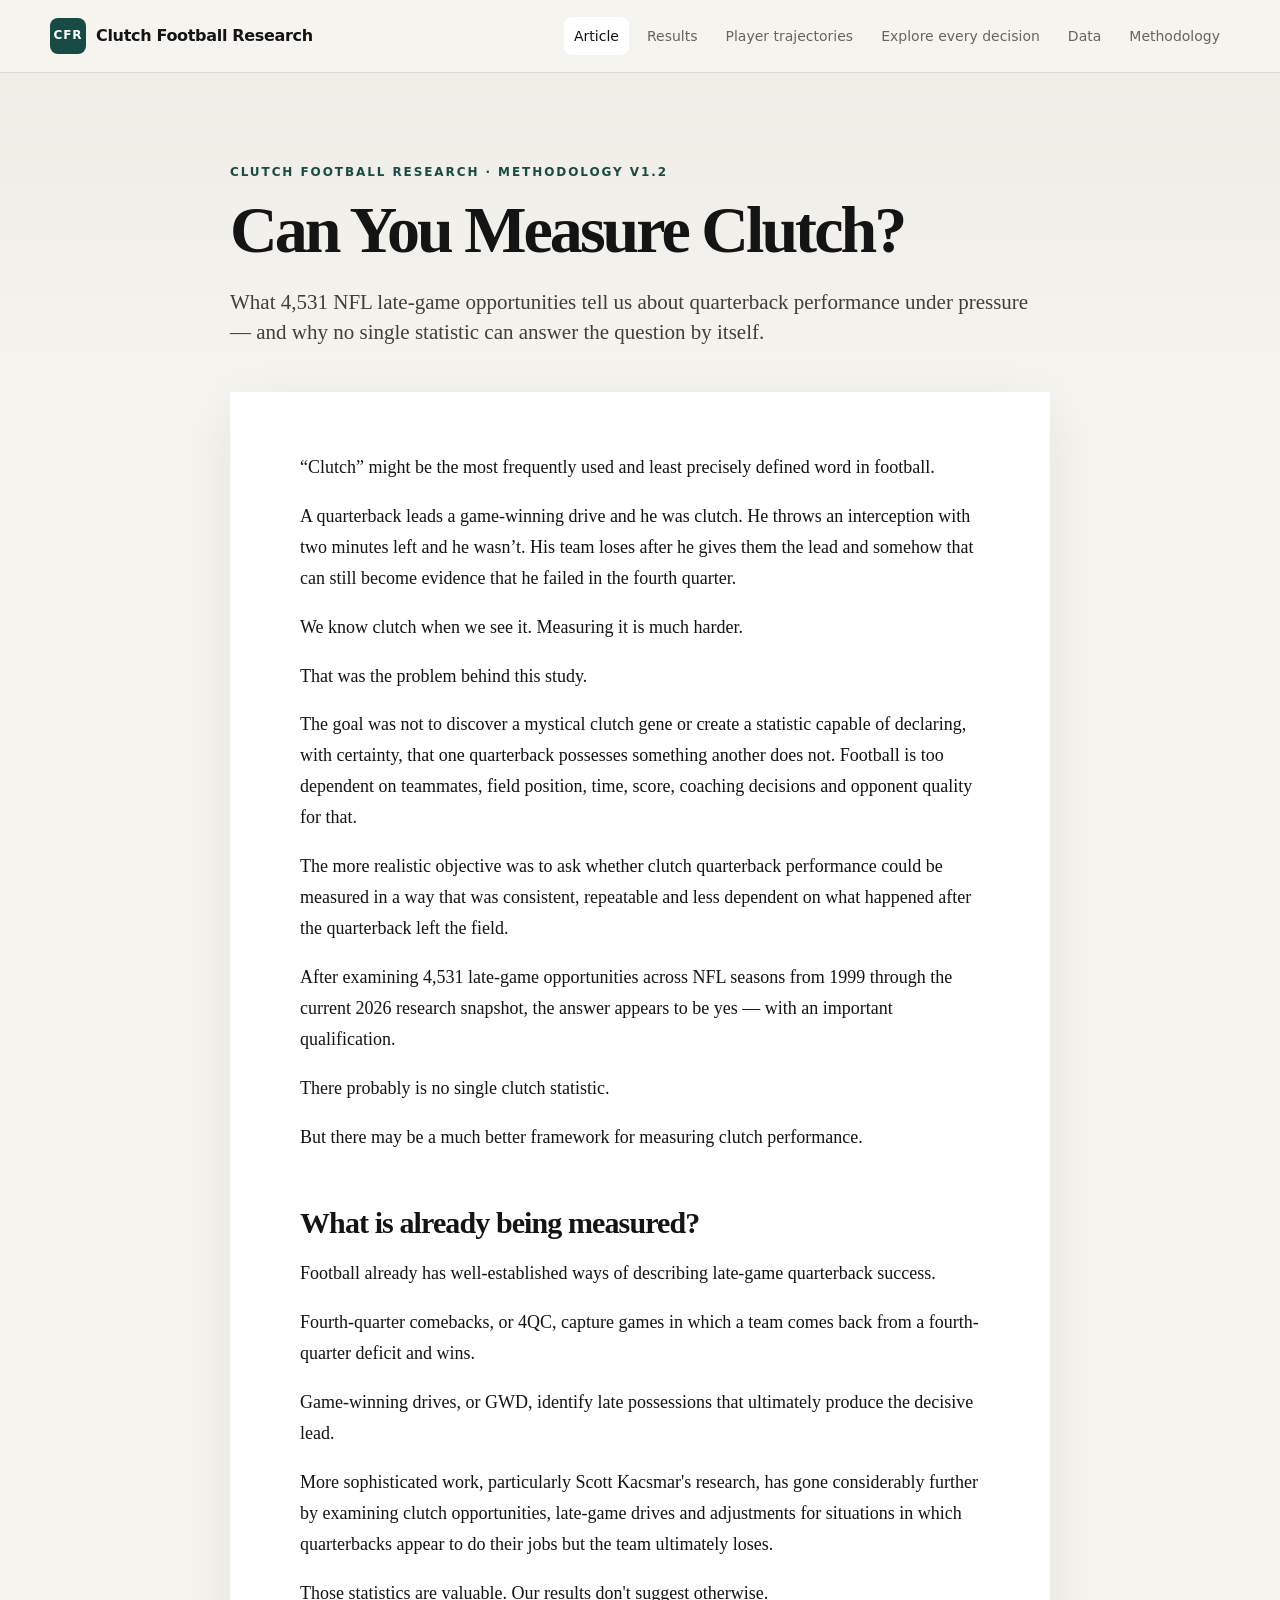
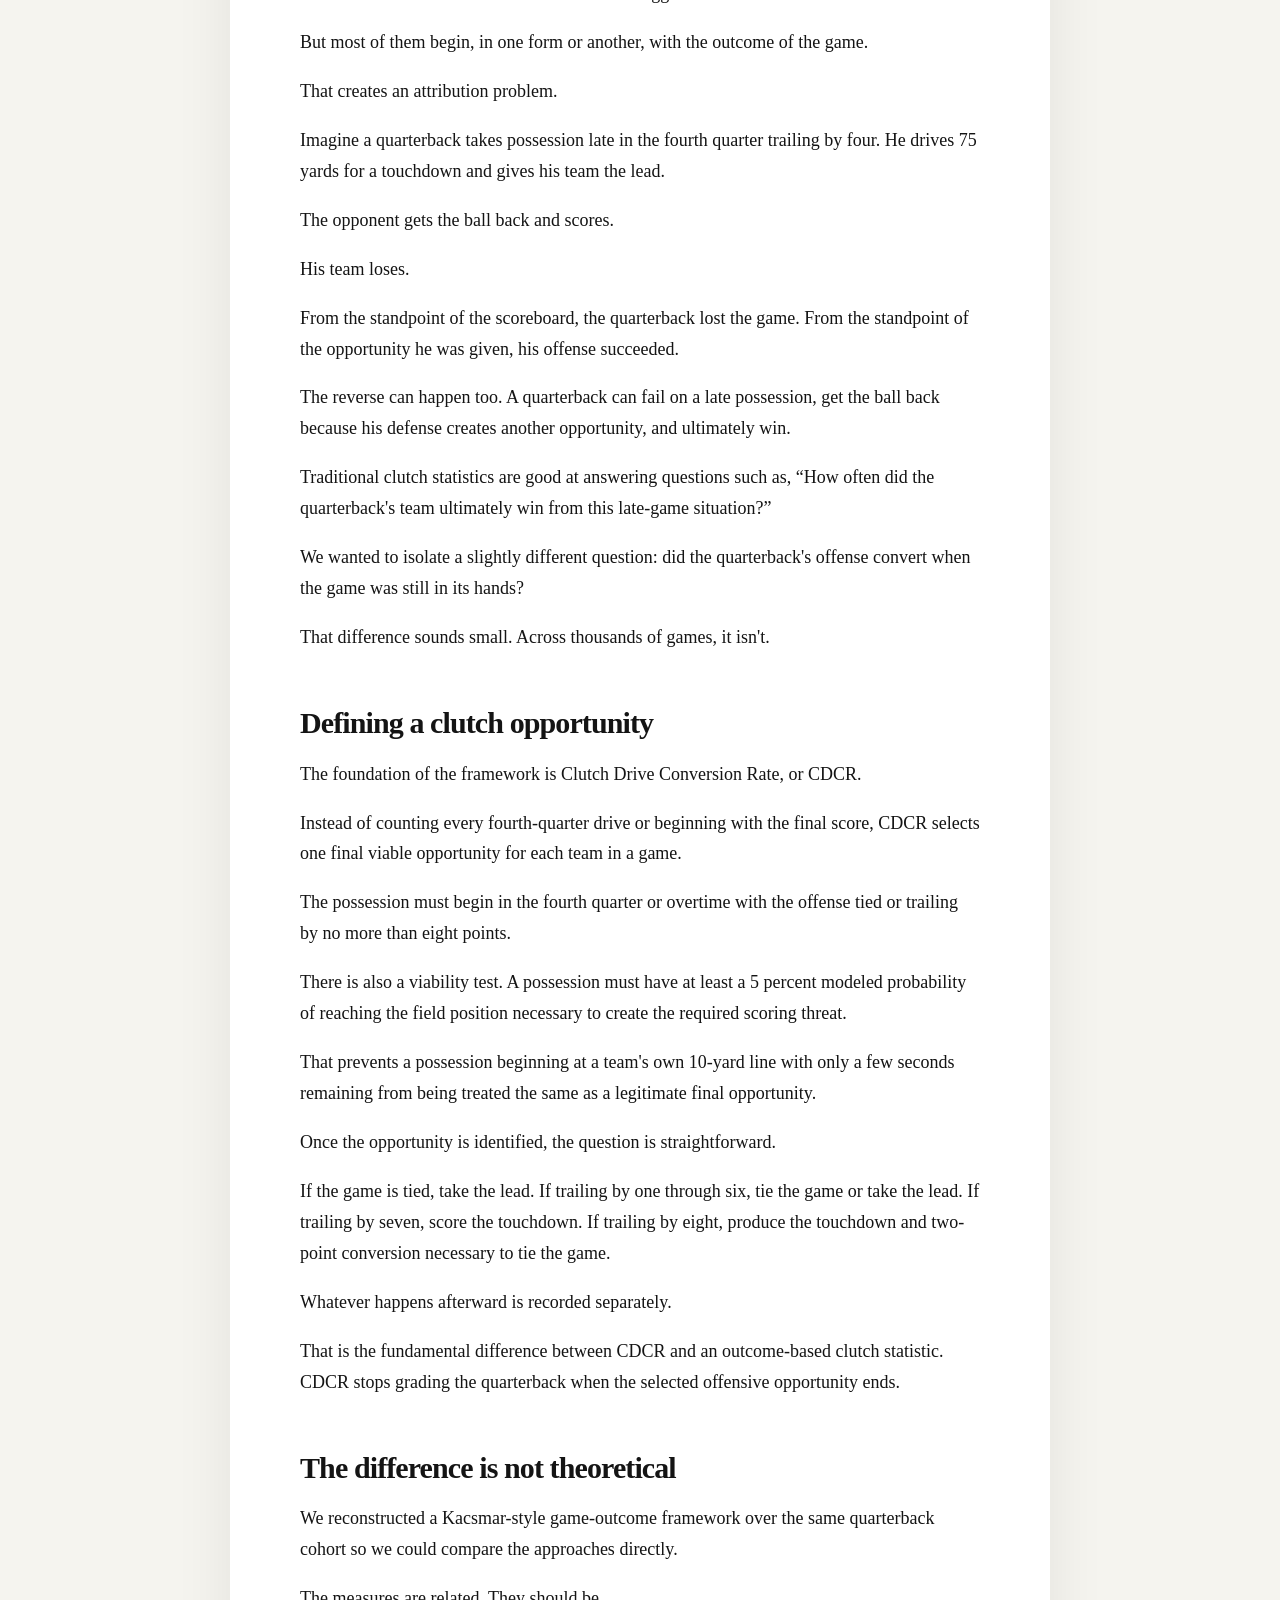
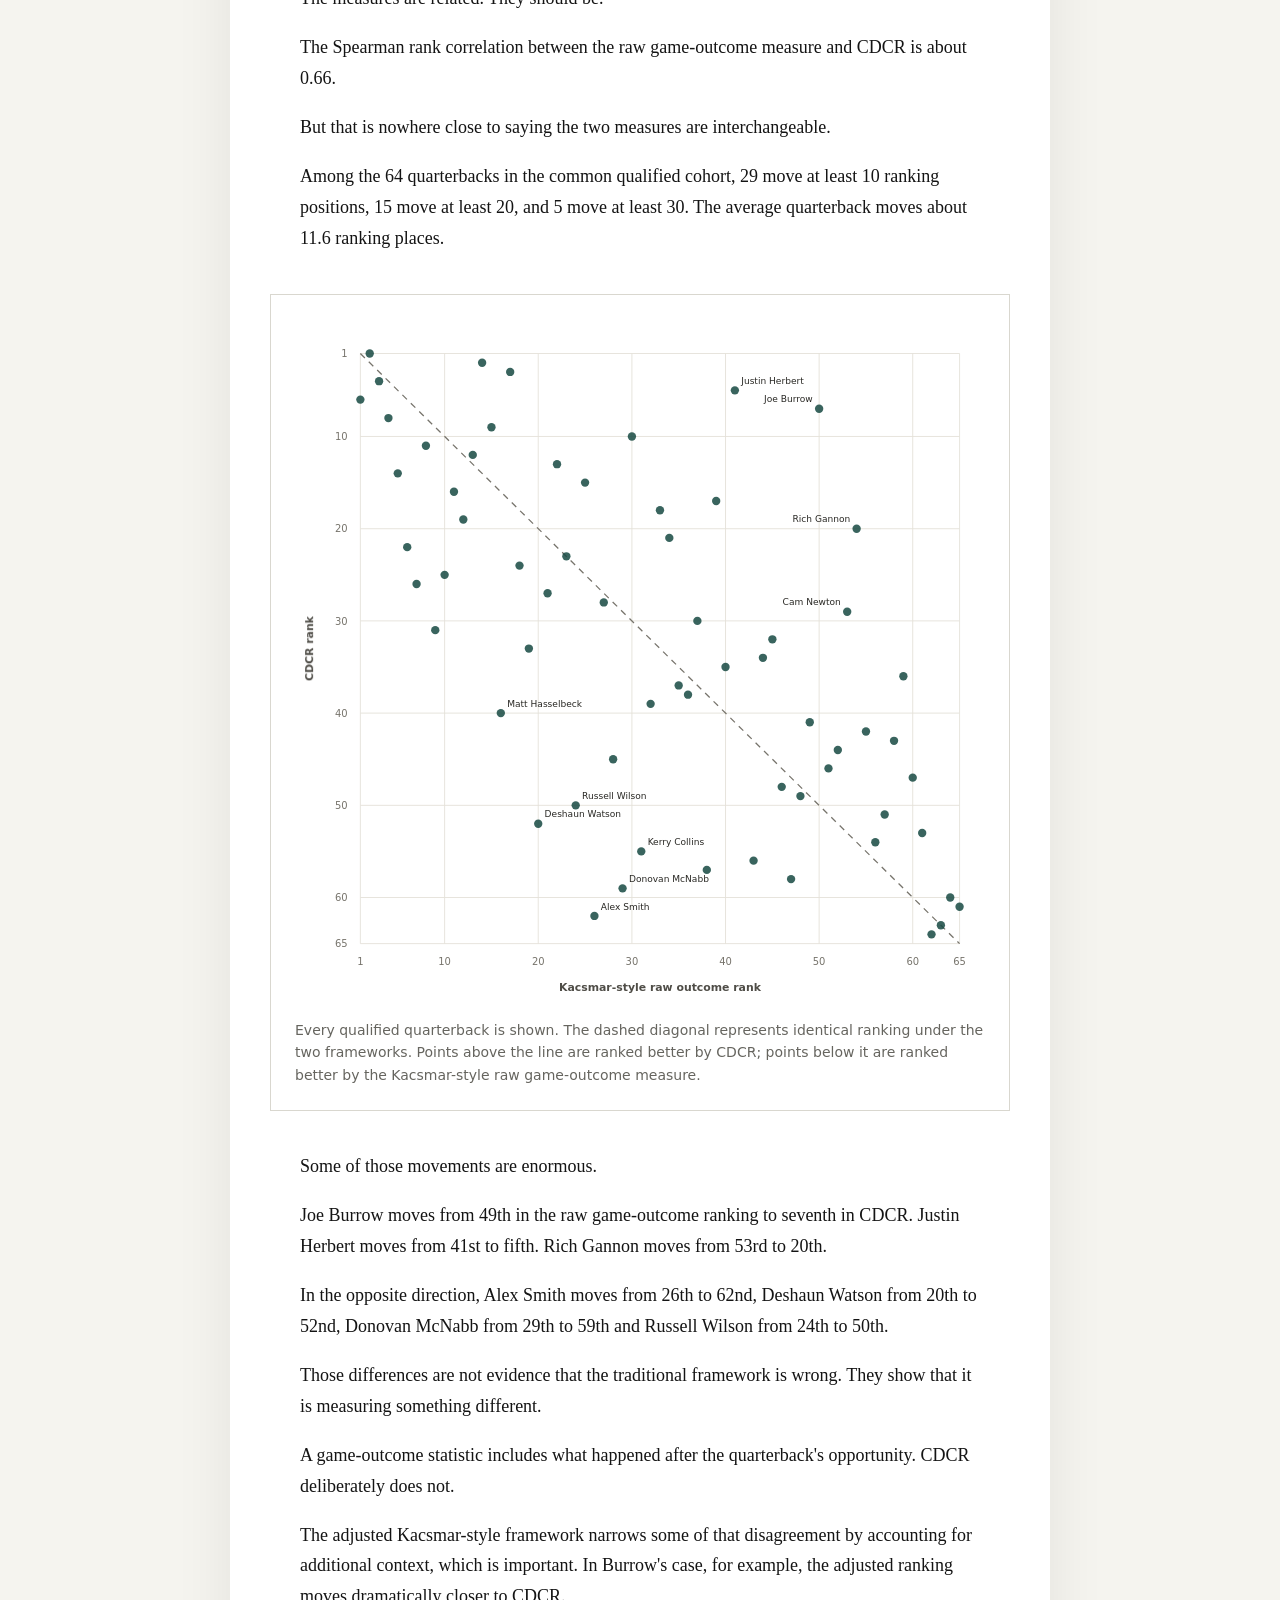
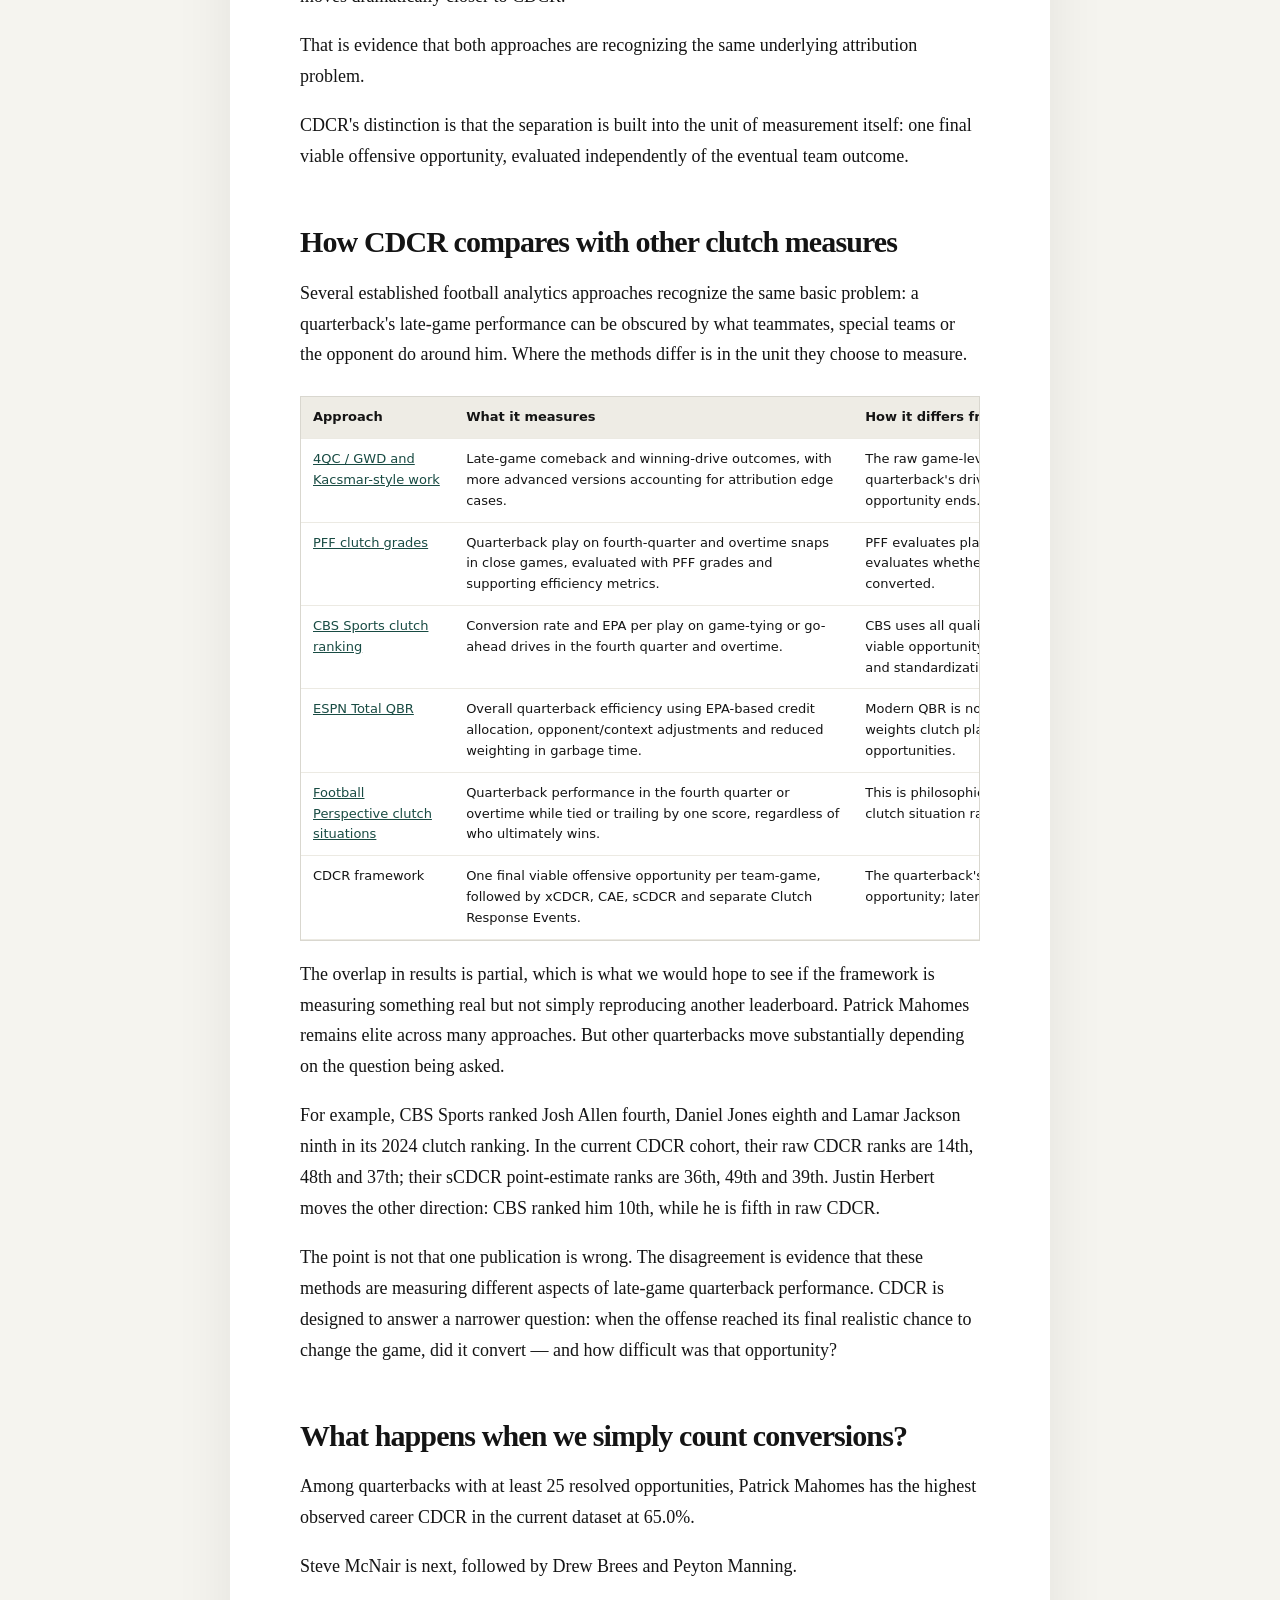
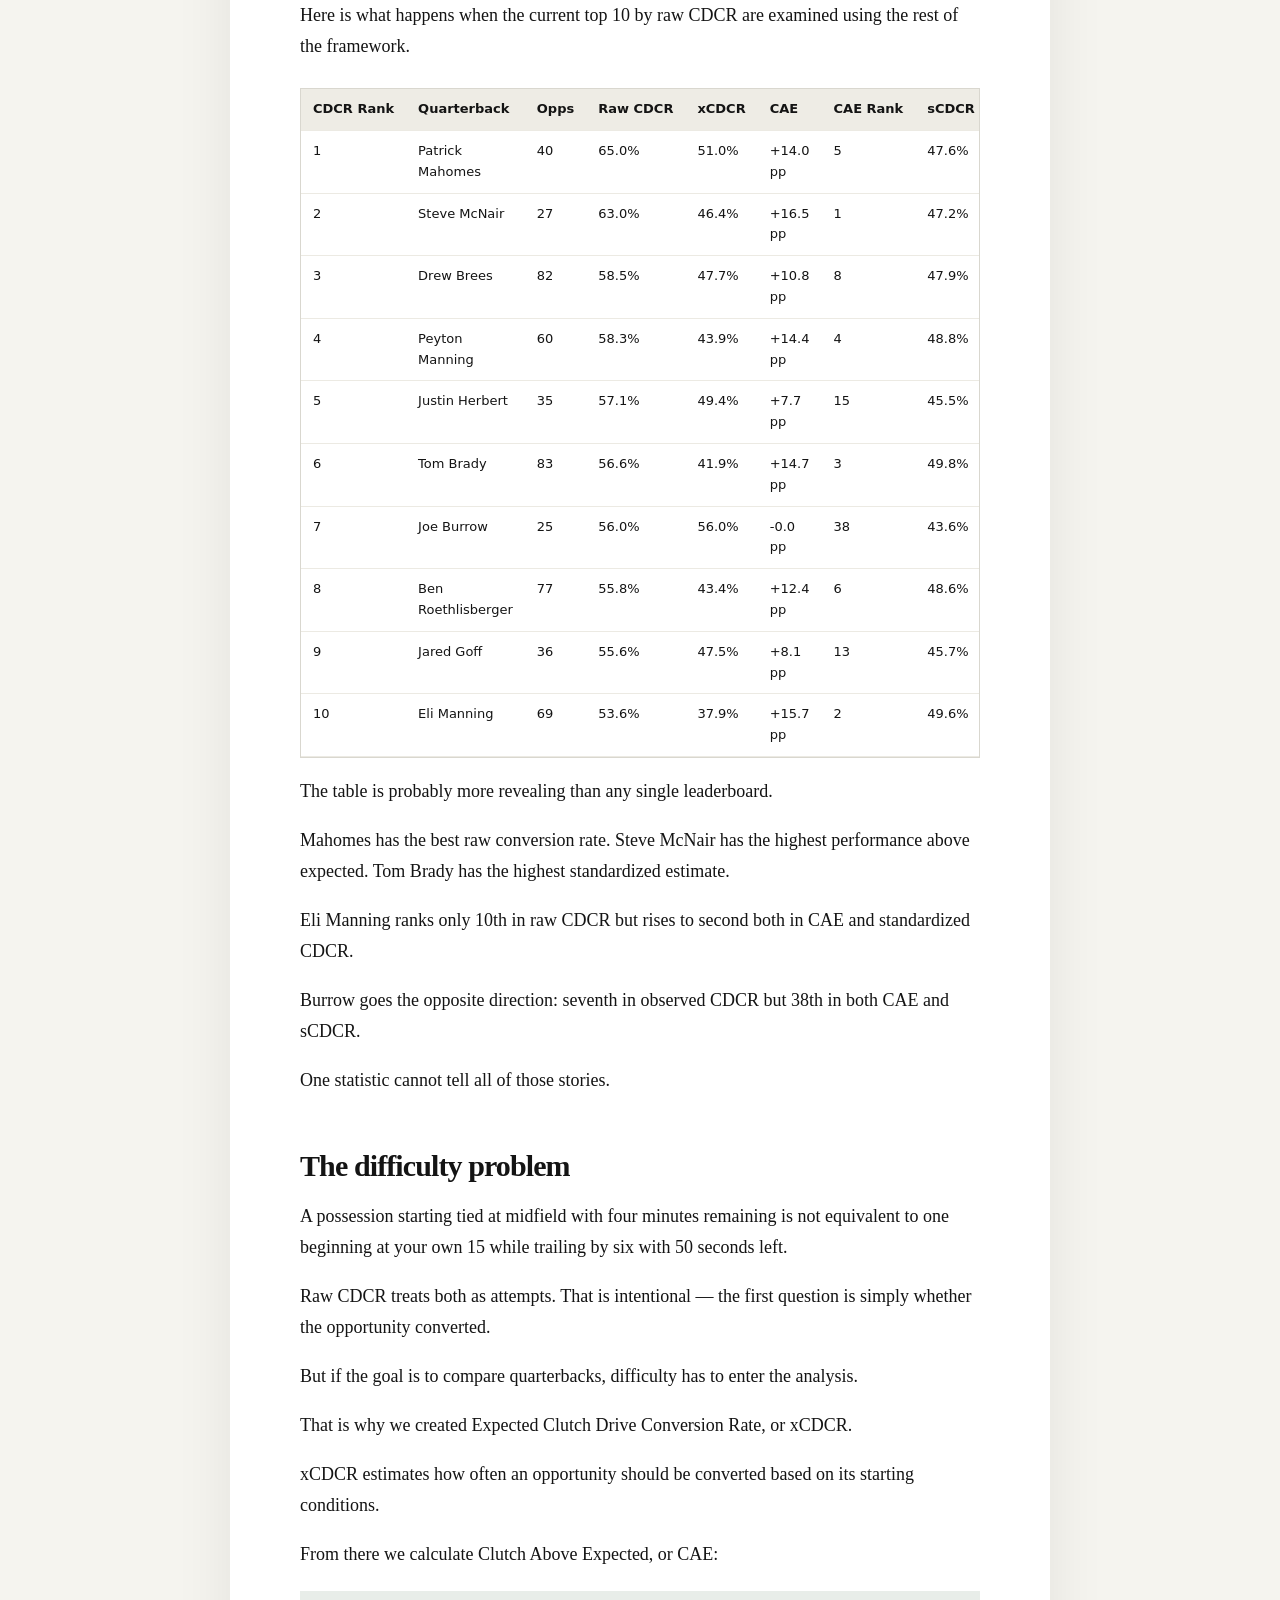
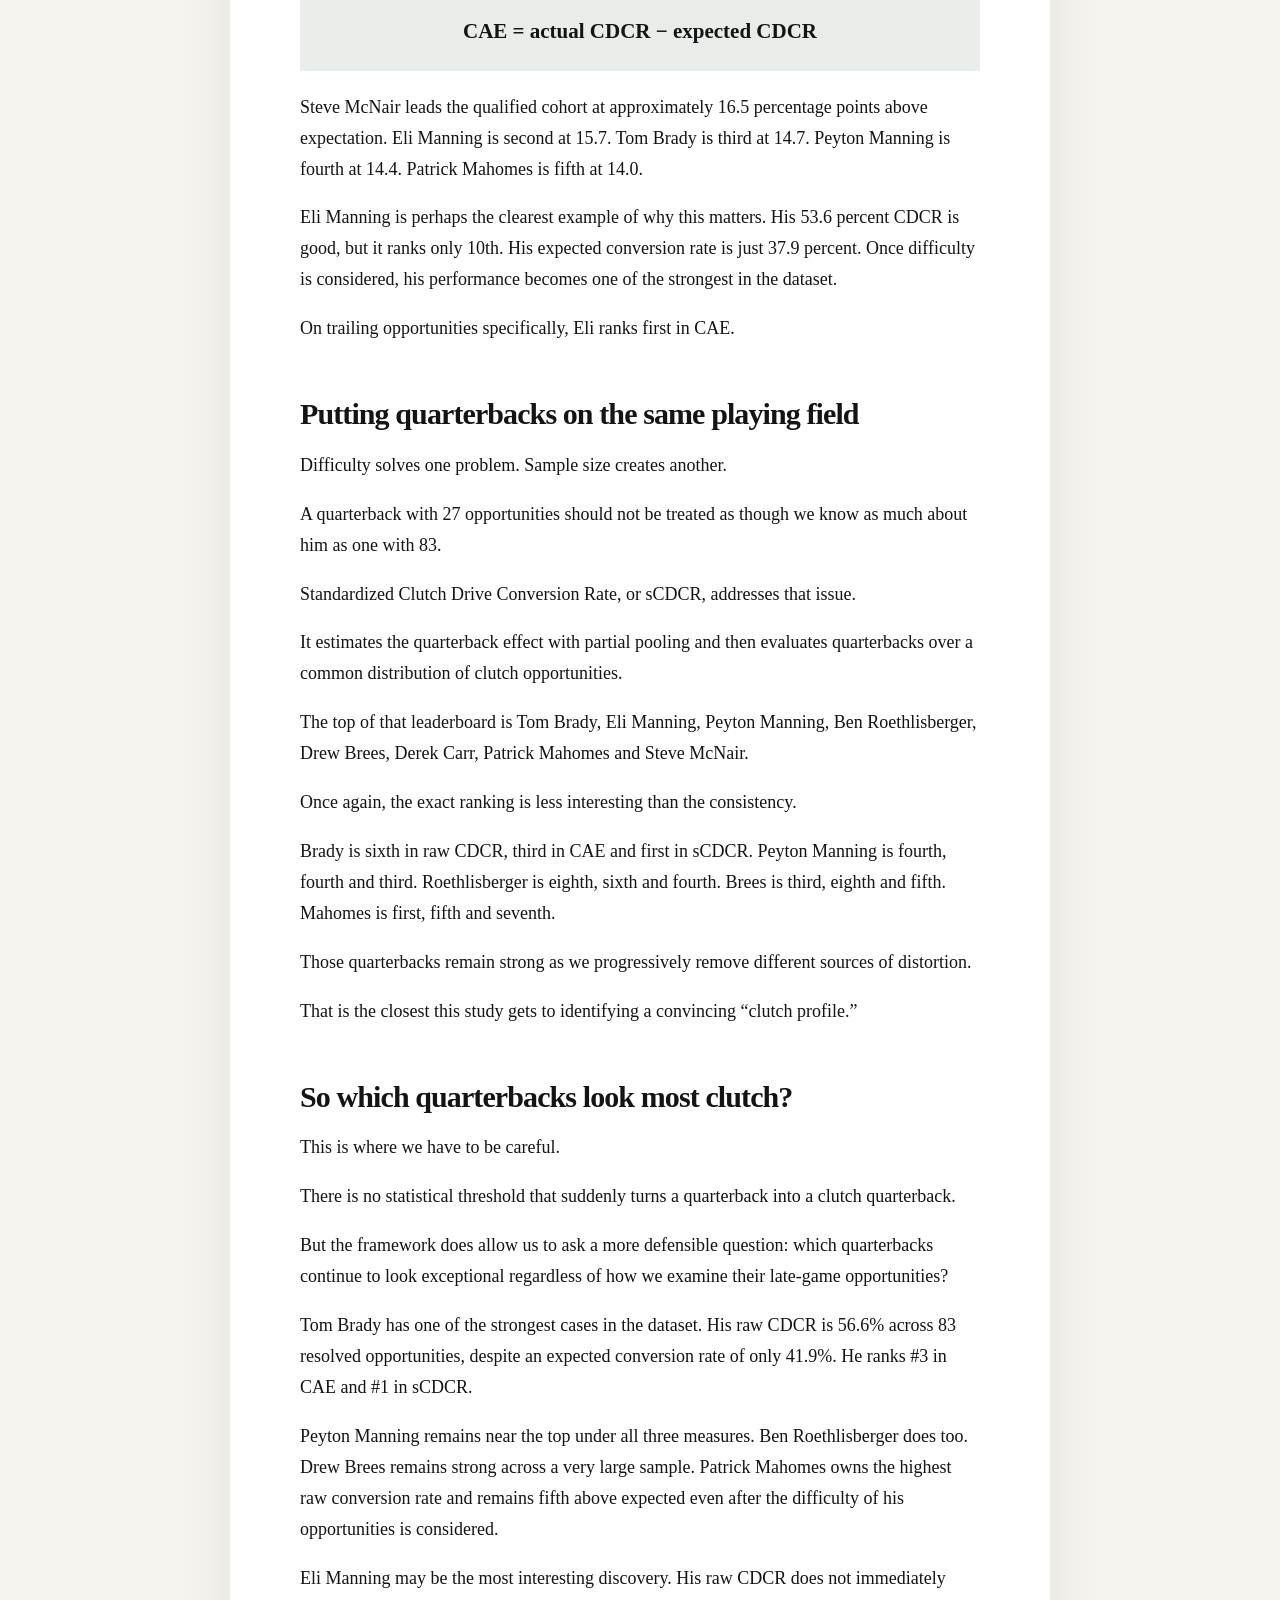
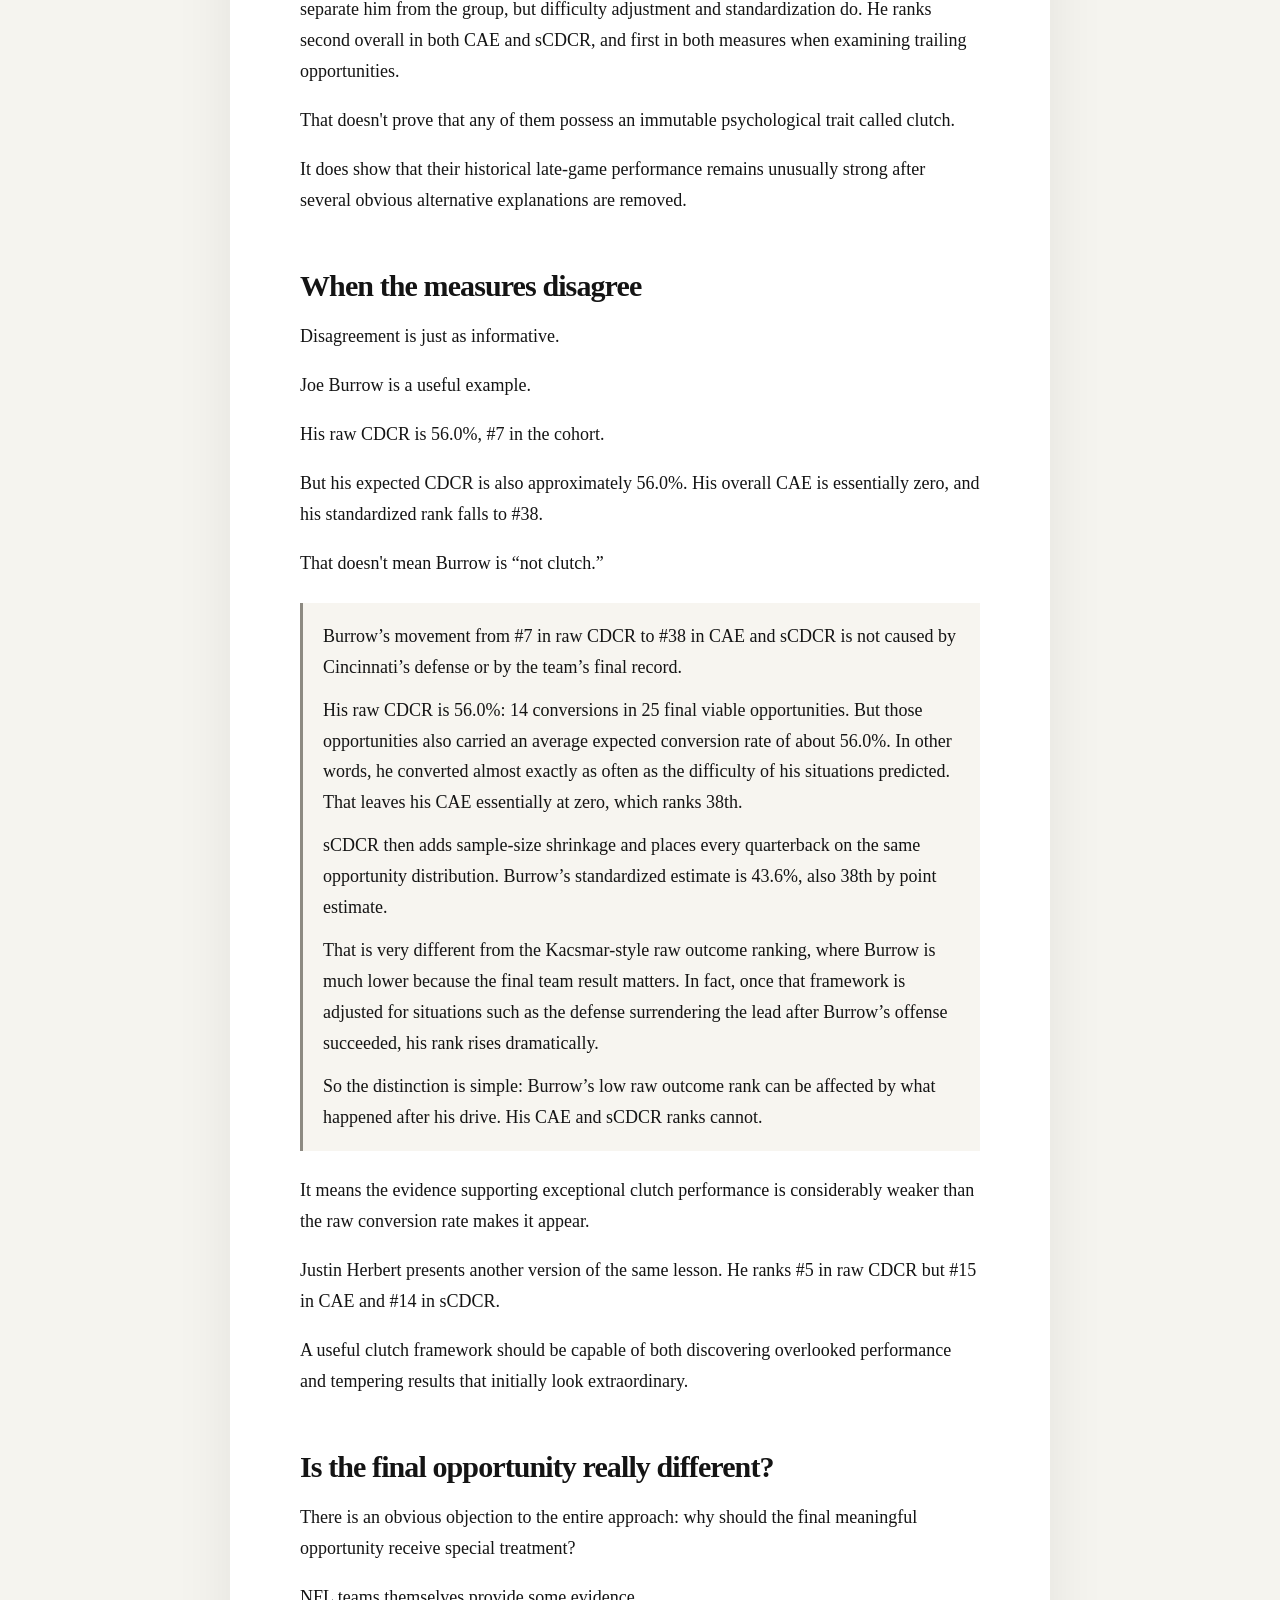
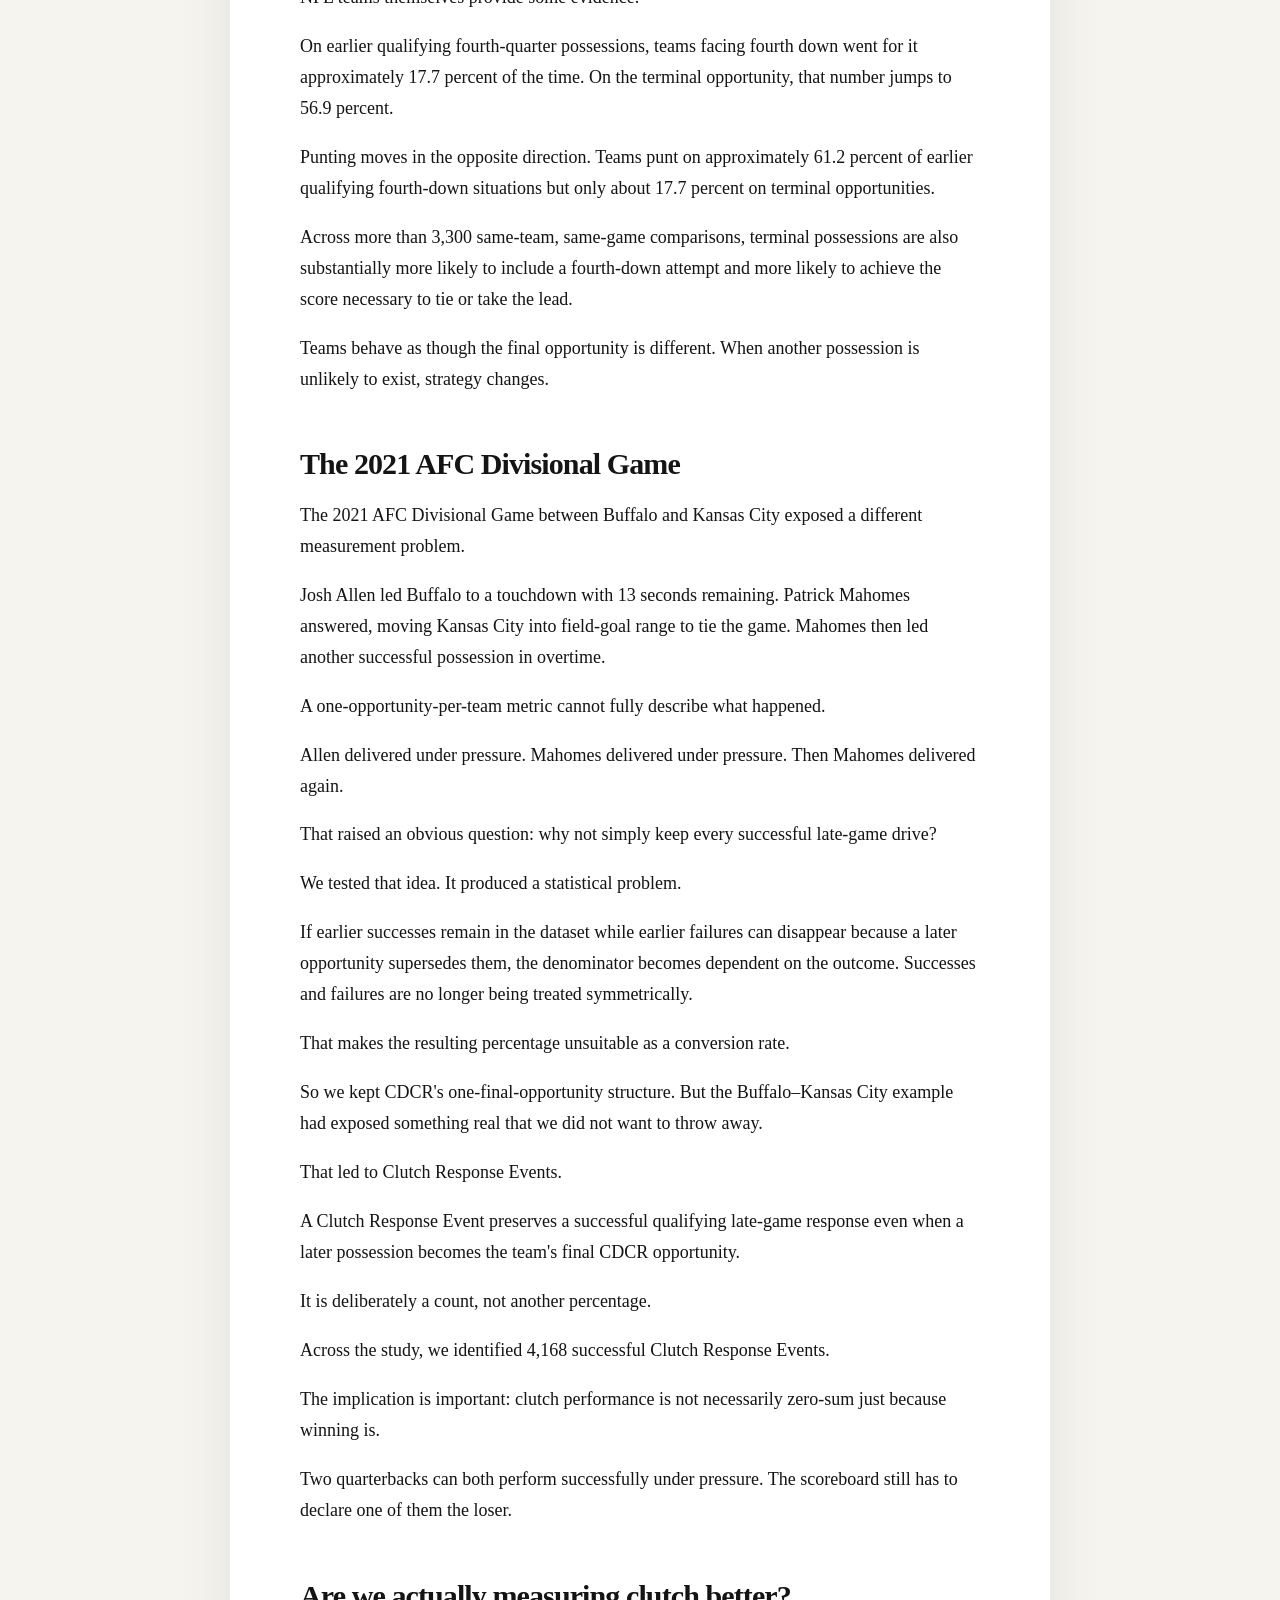
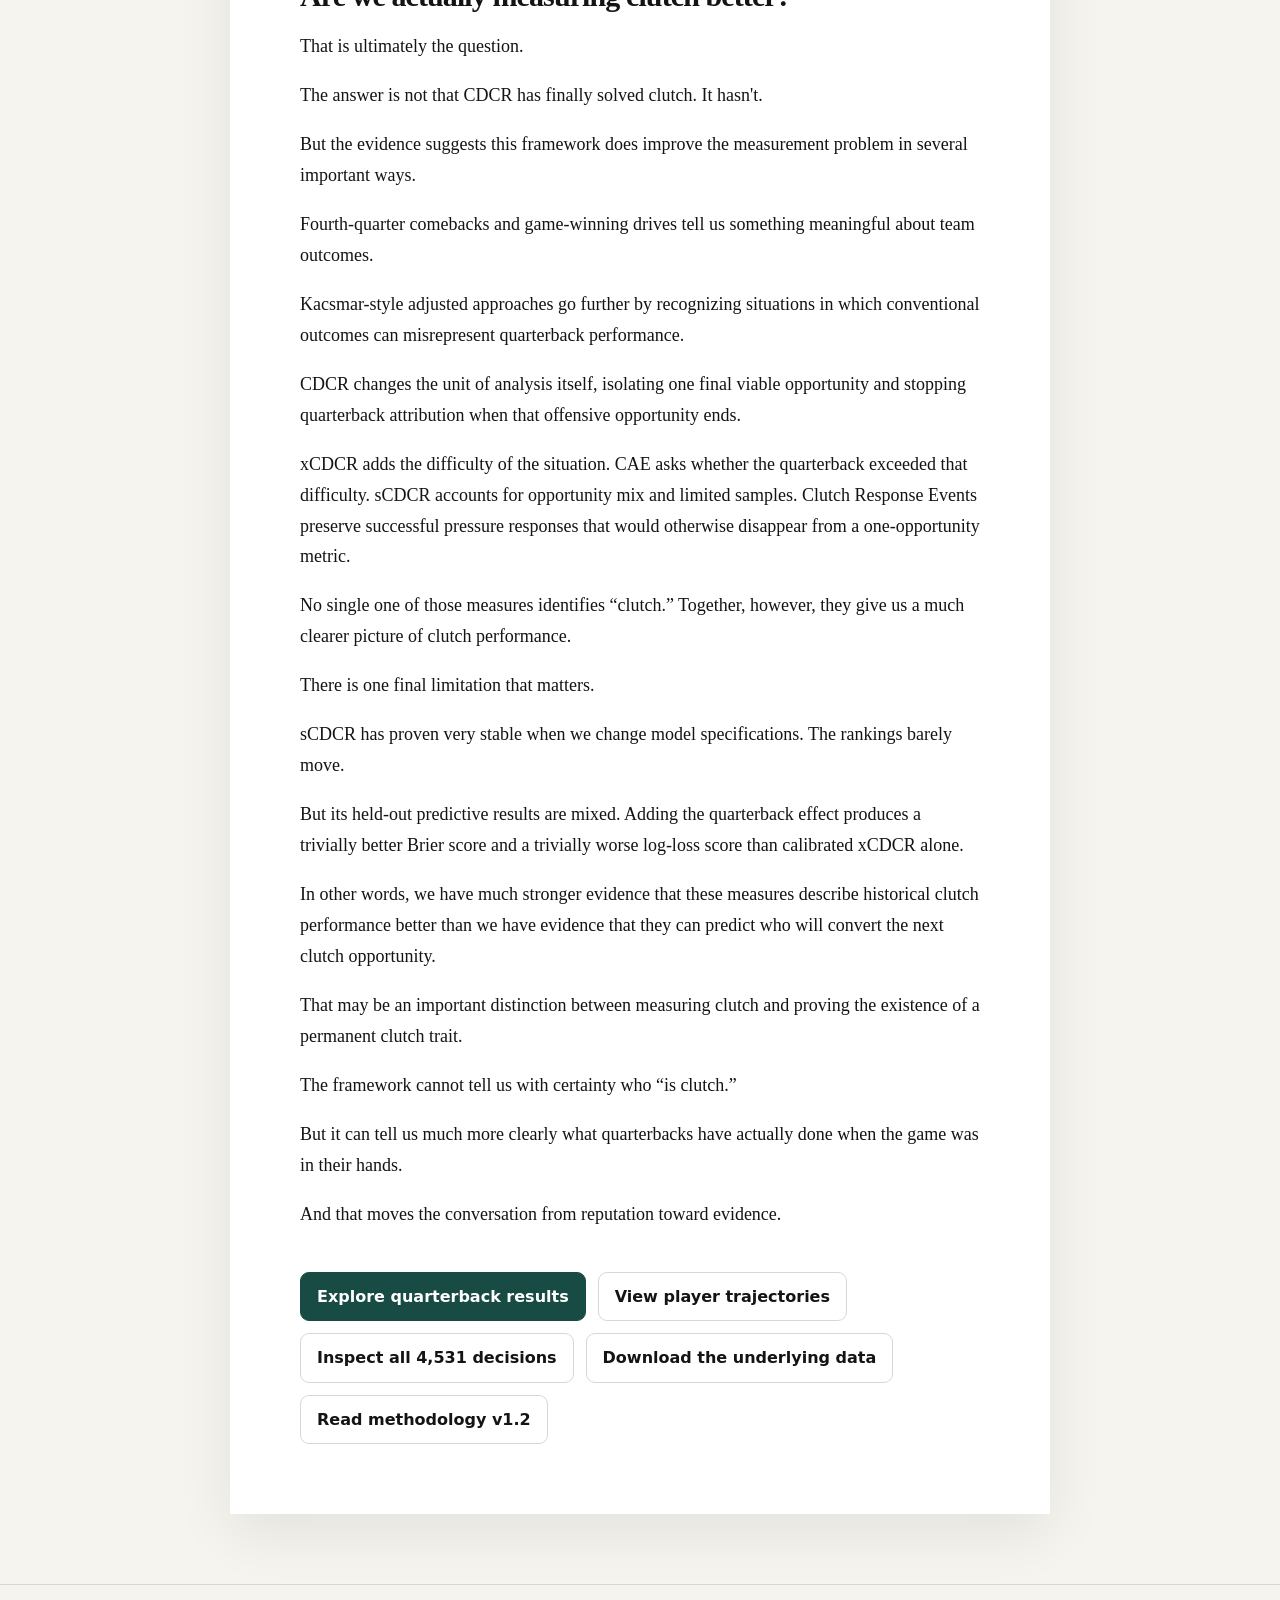
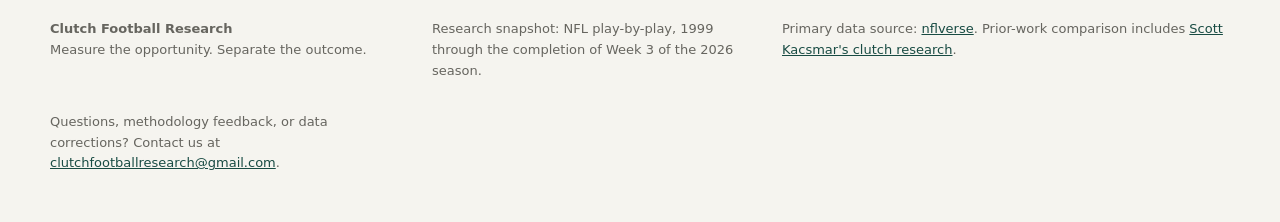
==== index.html @ 5c88e91f "Publish Clutch Football Research" ====
<!doctype html>
<html lang="en">
<head>
  <meta charset="utf-8">
  <meta name="viewport" content="width=device-width, initial-scale=1">
  <meta name="robots" content="noindex, nofollow">
  <title>Can You Measure Clutch? | Clutch Football Research</title>
  <meta name="description" content="What 4,531 NFL late-game opportunities tell us about quarterback performance under pressure — and why no single statistic can answer the question by itself.">
  <link rel="stylesheet" href="assets/styles.css?v=20261002-player-breakdown-1">
  
</head>
<body>
<header class="site-header">
  <div class="shell header-inner">
    <a class="brand" href="index.html"><span class="brand-mark">CFR</span><span>Clutch Football Research</span></a>
    <nav><a class="nav-link active" href="index.html">Article</a><a class="nav-link " href="results.html">Results</a><a class="nav-link " href="players.html">Player trajectories</a><a class="nav-link " href="explore.html">Explore every decision</a><a class="nav-link " href="data.html">Data</a><a class="nav-link " href="methodology.html">Methodology</a></nav>
  </div>
</header>
<main>

<section class="hero article-hero">
  <div class="shell article-shell">
    <div class="eyebrow">Clutch Football Research · Methodology v1.2</div>
    <h1>Can You Measure Clutch?</h1>
    <p class="dek">What 4,531 NFL late-game opportunities tell us about quarterback performance under pressure — and why no single statistic can answer the question by itself.</p>
  </div>
</section>

<article class="shell article-shell article longform">
<p>“Clutch” might be the most frequently used and least precisely defined word in football.</p>

<p>A quarterback leads a game-winning drive and he was clutch. He throws an interception with two minutes left and he wasn’t. His team loses after he gives them the lead and somehow that can still become evidence that he failed in the fourth quarter.</p>

<p>We know clutch when we see it. Measuring it is much harder.</p>

<p>That was the problem behind this study.</p>

<p>The goal was not to discover a mystical clutch gene or create a statistic capable of declaring, with certainty, that one quarterback possesses something another does not. Football is too dependent on teammates, field position, time, score, coaching decisions and opponent quality for that.</p>

<p>The more realistic objective was to ask whether clutch quarterback performance could be measured in a way that was consistent, repeatable and less dependent on what happened after the quarterback left the field.</p>

<p>After examining 4,531 late-game opportunities across NFL seasons from 1999 through the current 2026 research snapshot, the answer appears to be yes — with an important qualification.</p>

<p>There probably is no single clutch statistic.</p>

<p>But there may be a much better framework for measuring clutch performance.</p>

<h2>What is already being measured?</h2>

<p>Football already has well-established ways of describing late-game quarterback success.</p>

<p>Fourth-quarter comebacks, or 4QC, capture games in which a team comes back from a fourth-quarter deficit and wins.</p>

<p>Game-winning drives, or GWD, identify late possessions that ultimately produce the decisive lead.</p>

<p>More sophisticated work, particularly Scott Kacsmar's research, has gone considerably further by examining clutch opportunities, late-game drives and adjustments for situations in which quarterbacks appear to do their jobs but the team ultimately loses.</p>

<p>Those statistics are valuable. Our results don't suggest otherwise.</p>

<p>But most of them begin, in one form or another, with the outcome of the game.</p>

<p>That creates an attribution problem.</p>

<p>Imagine a quarterback takes possession late in the fourth quarter trailing by four. He drives 75 yards for a touchdown and gives his team the lead.</p>

<p>The opponent gets the ball back and scores.</p>

<p>His team loses.</p>

<p>From the standpoint of the scoreboard, the quarterback lost the game. From the standpoint of the opportunity he was given, his offense succeeded.</p>

<p>The reverse can happen too. A quarterback can fail on a late possession, get the ball back because his defense creates another opportunity, and ultimately win.</p>

<p>Traditional clutch statistics are good at answering questions such as, “How often did the quarterback's team ultimately win from this late-game situation?”</p>

<p>We wanted to isolate a slightly different question: did the quarterback's offense convert when the game was still in its hands?</p>

<p>That difference sounds small. Across thousands of games, it isn't.</p>

<h2>Defining a clutch opportunity</h2>

<p>The foundation of the framework is Clutch Drive Conversion Rate, or CDCR.</p>

<p>Instead of counting every fourth-quarter drive or beginning with the final score, CDCR selects one final viable opportunity for each team in a game.</p>

<p>The possession must begin in the fourth quarter or overtime with the offense tied or trailing by no more than eight points.</p>

<p>There is also a viability test. A possession must have at least a 5 percent modeled probability of reaching the field position necessary to create the required scoring threat.</p>

<p>That prevents a possession beginning at a team's own 10-yard line with only a few seconds remaining from being treated the same as a legitimate final opportunity.</p>

<p>Once the opportunity is identified, the question is straightforward.</p>

<p>If the game is tied, take the lead. If trailing by one through six, tie the game or take the lead. If trailing by seven, score the touchdown. If trailing by eight, produce the touchdown and two-point conversion necessary to tie the game.</p>

<p>Whatever happens afterward is recorded separately.</p>

<p>That is the fundamental difference between CDCR and an outcome-based clutch statistic. CDCR stops grading the quarterback when the selected offensive opportunity ends.</p>

<h2>The difference is not theoretical</h2>

<p>We reconstructed a Kacsmar-style game-outcome framework over the same quarterback cohort so we could compare the approaches directly.</p>

<p>The measures are related. They should be.</p>

<p>The Spearman rank correlation between the raw game-outcome measure and CDCR is about 0.66.</p>

<p>But that is nowhere close to saying the two measures are interchangeable.</p>

<p>Among the 64 quarterbacks in the common qualified cohort, 29 move at least 10 ranking positions, 15 move at least 20, and 5 move at least 30. The average quarterback moves about 11.6 ranking places.</p>

<figure class="wide-figure rank-scatter">
  <svg viewBox="0 0 760 760" role="img" aria-label="Scatter plot comparing Kacsmar-style raw outcome rank and CDCR rank for all qualified quarterbacks"><rect width="100%" height="100%" fill="white"/><line x1="72.0" y1="38" x2="72.0" y2="688" class="scatter-grid"/><line x1="72" y1="38.0" x2="732" y2="38.0" class="scatter-grid"/><text x="72.0" y="712" text-anchor="middle" class="scatter-axis">1</text><text x="58" y="42.0" text-anchor="end" class="scatter-axis">1</text><line x1="164.8" y1="38" x2="164.8" y2="688" class="scatter-grid"/><line x1="72" y1="129.4" x2="732" y2="129.4" class="scatter-grid"/><text x="164.8" y="712" text-anchor="middle" class="scatter-axis">10</text><text x="58" y="133.4" text-anchor="end" class="scatter-axis">10</text><line x1="267.9" y1="38" x2="267.9" y2="688" class="scatter-grid"/><line x1="72" y1="231.0" x2="732" y2="231.0" class="scatter-grid"/><text x="267.9" y="712" text-anchor="middle" class="scatter-axis">20</text><text x="58" y="235.0" text-anchor="end" class="scatter-axis">20</text><line x1="371.1" y1="38" x2="371.1" y2="688" class="scatter-grid"/><line x1="72" y1="332.5" x2="732" y2="332.5" class="scatter-grid"/><text x="371.1" y="712" text-anchor="middle" class="scatter-axis">30</text><text x="58" y="336.5" text-anchor="end" class="scatter-axis">30</text><line x1="474.2" y1="38" x2="474.2" y2="688" class="scatter-grid"/><line x1="72" y1="434.1" x2="732" y2="434.1" class="scatter-grid"/><text x="474.2" y="712" text-anchor="middle" class="scatter-axis">40</text><text x="58" y="438.1" text-anchor="end" class="scatter-axis">40</text><line x1="577.3" y1="38" x2="577.3" y2="688" class="scatter-grid"/><line x1="72" y1="535.7" x2="732" y2="535.7" class="scatter-grid"/><text x="577.3" y="712" text-anchor="middle" class="scatter-axis">50</text><text x="58" y="539.7" text-anchor="end" class="scatter-axis">50</text><line x1="680.4" y1="38" x2="680.4" y2="688" class="scatter-grid"/><line x1="72" y1="637.2" x2="732" y2="637.2" class="scatter-grid"/><text x="680.4" y="712" text-anchor="middle" class="scatter-axis">60</text><text x="58" y="641.2" text-anchor="end" class="scatter-axis">60</text><line x1="732.0" y1="38" x2="732.0" y2="688" class="scatter-grid"/><line x1="72" y1="688.0" x2="732" y2="688.0" class="scatter-grid"/><text x="732.0" y="712" text-anchor="middle" class="scatter-axis">65</text><text x="58" y="692.0" text-anchor="end" class="scatter-axis">65</text><line x1="72.0" y1="38.0" x2="732.0" y2="688.0" class="scatter-agreement"/><circle cx="82.3" cy="38.0" r="4.6" class="scatter-point"><title>Patrick Mahomes: Kacsmar-style raw #2, CDCR #1</title></circle><circle cx="206.1" cy="48.2" r="4.6" class="scatter-point"><title>Steve McNair: Kacsmar-style raw #14, CDCR #2</title></circle><circle cx="237.0" cy="58.3" r="4.6" class="scatter-point"><title>Drew Brees: Kacsmar-style raw #17, CDCR #3</title></circle><circle cx="92.6" cy="68.5" r="4.6" class="scatter-point"><title>Peyton Manning: Kacsmar-style raw #3, CDCR #4</title></circle><circle cx="484.5" cy="78.6" r="4.6" class="scatter-point"><title>Justin Herbert: Kacsmar-style raw #41, CDCR #5</title></circle><text x="491.5" y="71.6" text-anchor="start" class="scatter-label">Justin Herbert</text><circle cx="72.0" cy="88.8" r="4.6" class="scatter-point"><title>Tom Brady: Kacsmar-style raw #1, CDCR #6</title></circle><circle cx="577.3" cy="98.9" r="4.6" class="scatter-point"><title>Joe Burrow: Kacsmar-style raw #50, CDCR #7</title></circle><text x="570.3" y="91.9" text-anchor="end" class="scatter-label">Joe Burrow</text><circle cx="102.9" cy="109.1" r="4.6" class="scatter-point"><title>Ben Roethlisberger: Kacsmar-style raw #4, CDCR #8</title></circle><circle cx="216.4" cy="119.2" r="4.6" class="scatter-point"><title>Jared Goff: Kacsmar-style raw #15, CDCR #9</title></circle><circle cx="371.1" cy="129.4" r="4.6" class="scatter-point"><title>Eli Manning: Kacsmar-style raw #30, CDCR #10</title></circle><circle cx="144.2" cy="139.6" r="4.6" class="scatter-point"><title>Jake Delhomme: Kacsmar-style raw #8, CDCR #11</title></circle><circle cx="195.8" cy="149.7" r="4.6" class="scatter-point"><title>Ryan Tannehill: Kacsmar-style raw #13, CDCR #12</title></circle><circle cx="288.6" cy="159.9" r="4.6" class="scatter-point"><title>Derek Carr: Kacsmar-style raw #22, CDCR #13</title></circle><circle cx="113.2" cy="170.0" r="4.6" class="scatter-point"><title>Josh Allen: Kacsmar-style raw #5, CDCR #14</title></circle><circle cx="319.5" cy="180.2" r="4.6" class="scatter-point"><title>Carson Palmer: Kacsmar-style raw #25, CDCR #15</title></circle><circle cx="175.1" cy="190.3" r="4.6" class="scatter-point"><title>Dak Prescott: Kacsmar-style raw #11, CDCR #16</title></circle><circle cx="463.9" cy="200.5" r="4.6" class="scatter-point"><title>Geno Smith: Kacsmar-style raw #39, CDCR #17</title></circle><circle cx="402.0" cy="210.7" r="4.6" class="scatter-point"><title>Marcus Mariota: Kacsmar-style raw #33, CDCR #18</title></circle><circle cx="185.4" cy="220.8" r="4.6" class="scatter-point"><title>Jake Plummer: Kacsmar-style raw #12, CDCR #19</title></circle><circle cx="618.6" cy="231.0" r="4.6" class="scatter-point"><title>Rich Gannon: Kacsmar-style raw #54, CDCR #20</title></circle><text x="611.6" y="224.0" text-anchor="end" class="scatter-label">Rich Gannon</text><circle cx="412.3" cy="241.1" r="4.6" class="scatter-point"><title>Aaron Rodgers: Kacsmar-style raw #34, CDCR #21</title></circle><circle cx="123.6" cy="251.3" r="4.6" class="scatter-point"><title>Tony Romo: Kacsmar-style raw #6, CDCR #22</title></circle><circle cx="298.9" cy="261.4" r="4.6" class="scatter-point"><title>Kirk Cousins: Kacsmar-style raw #23, CDCR #23</title></circle><circle cx="247.3" cy="271.6" r="4.6" class="scatter-point"><title>Matthew Stafford: Kacsmar-style raw #18, CDCR #24</title></circle><circle cx="164.8" cy="281.8" r="4.6" class="scatter-point"><title>Jay Cutler: Kacsmar-style raw #10, CDCR #25</title></circle><circle cx="133.9" cy="291.9" r="4.6" class="scatter-point"><title>David Garrard: Kacsmar-style raw #7, CDCR #26</title></circle><circle cx="278.2" cy="302.1" r="4.6" class="scatter-point"><title>Marc Bulger: Kacsmar-style raw #21, CDCR #27</title></circle><circle cx="340.1" cy="312.2" r="4.6" class="scatter-point"><title>Brett Favre: Kacsmar-style raw #27, CDCR #28</title></circle><circle cx="608.2" cy="322.4" r="4.6" class="scatter-point"><title>Cam Newton: Kacsmar-style raw #53, CDCR #29</title></circle><text x="601.2" y="315.4" text-anchor="end" class="scatter-label">Cam Newton</text><circle cx="443.2" cy="332.5" r="4.6" class="scatter-point"><title>Mike Vick: Kacsmar-style raw #37, CDCR #30</title></circle><circle cx="154.5" cy="342.7" r="4.6" class="scatter-point"><title>Aaron Brooks: Kacsmar-style raw #9, CDCR #31</title></circle><circle cx="525.8" cy="352.8" r="4.6" class="scatter-point"><title>Matt Schaub: Kacsmar-style raw #45, CDCR #32</title></circle><circle cx="257.6" cy="363.0" r="4.6" class="scatter-point"><title>Matt Ryan: Kacsmar-style raw #19, CDCR #33</title></circle><circle cx="515.4" cy="373.2" r="4.6" class="scatter-point"><title>Brian Griese: Kacsmar-style raw #44, CDCR #34</title></circle><circle cx="474.2" cy="383.3" r="4.6" class="scatter-point"><title>Trent Green: Kacsmar-style raw #40, CDCR #35</title></circle><circle cx="670.1" cy="393.5" r="4.6" class="scatter-point"><title>Jameis Winston: Kacsmar-style raw #59, CDCR #36</title></circle><circle cx="422.6" cy="403.6" r="4.6" class="scatter-point"><title>Lamar Jackson: Kacsmar-style raw #35, CDCR #37</title></circle><circle cx="432.9" cy="413.8" r="4.6" class="scatter-point"><title>Andy Dalton: Kacsmar-style raw #36, CDCR #38</title></circle><circle cx="391.7" cy="423.9" r="4.6" class="scatter-point"><title>Jeff Garcia: Kacsmar-style raw #32, CDCR #39</title></circle><circle cx="226.7" cy="434.1" r="4.6" class="scatter-point"><title>Matt Hasselbeck: Kacsmar-style raw #16, CDCR #40</title></circle><text x="233.7" y="427.1" text-anchor="start" class="scatter-label">Matt Hasselbeck</text><circle cx="567.0" cy="444.2" r="4.6" class="scatter-point"><title>Matt Cassel: Kacsmar-style raw #49, CDCR #41</title></circle><circle cx="628.9" cy="454.4" r="4.6" class="scatter-point"><title>Philip Rivers: Kacsmar-style raw #55, CDCR #42</title></circle><circle cx="659.8" cy="464.6" r="4.6" class="scatter-point"><title>Baker Mayfield: Kacsmar-style raw #58, CDCR #43</title></circle><circle cx="597.9" cy="474.7" r="4.6" class="scatter-point"><title>Joe Flacco: Kacsmar-style raw #52, CDCR #44</title></circle><circle cx="350.4" cy="484.9" r="4.6" class="scatter-point"><title>Brad Johnson: Kacsmar-style raw #28, CDCR #45</title></circle><circle cx="587.6" cy="495.0" r="4.6" class="scatter-point"><title>Carson Wentz: Kacsmar-style raw #51, CDCR #46</title></circle><circle cx="680.4" cy="505.2" r="4.6" class="scatter-point"><title>Chad Pennington: Kacsmar-style raw #60, CDCR #47</title></circle><circle cx="536.1" cy="515.3" r="4.6" class="scatter-point"><title>Daniel Jones: Kacsmar-style raw #46, CDCR #48</title></circle><circle cx="556.7" cy="525.5" r="4.6" class="scatter-point"><title>Kyler Murray: Kacsmar-style raw #48, CDCR #49</title></circle><circle cx="309.2" cy="535.7" r="4.6" class="scatter-point"><title>Russell Wilson: Kacsmar-style raw #24, CDCR #50</title></circle><text x="316.2" y="528.7" text-anchor="start" class="scatter-label">Russell Wilson</text><circle cx="649.5" cy="545.8" r="4.6" class="scatter-point"><title>David Carr: Kacsmar-style raw #57, CDCR #51</title></circle><circle cx="267.9" cy="556.0" r="4.6" class="scatter-point"><title>Deshaun Watson: Kacsmar-style raw #20, CDCR #52</title></circle><text x="274.9" y="549.0" text-anchor="start" class="scatter-label">Deshaun Watson</text><circle cx="690.8" cy="566.1" r="4.6" class="scatter-point"><title>Ryan Fitzpatrick: Kacsmar-style raw #61, CDCR #53</title></circle><circle cx="639.2" cy="576.3" r="4.6" class="scatter-point"><title>Drew Bledsoe: Kacsmar-style raw #56, CDCR #54</title></circle><circle cx="381.4" cy="586.4" r="4.6" class="scatter-point"><title>Kerry Collins: Kacsmar-style raw #31, CDCR #55</title></circle><text x="388.4" y="579.4" text-anchor="start" class="scatter-label">Kerry Collins</text><circle cx="505.1" cy="596.6" r="4.6" class="scatter-point"><title>Kurt Warner: Kacsmar-style raw #43, CDCR #56</title></circle><circle cx="453.6" cy="606.8" r="4.6" class="scatter-point"><title>Trevor Lawrence: Kacsmar-style raw #38, CDCR #57</title></circle><circle cx="546.4" cy="616.9" r="4.6" class="scatter-point"><title>Jon Kitna: Kacsmar-style raw #47, CDCR #58</title></circle><circle cx="360.8" cy="627.1" r="4.6" class="scatter-point"><title>Donovan McNabb: Kacsmar-style raw #29, CDCR #59</title></circle><text x="367.8" y="620.1" text-anchor="start" class="scatter-label">Donovan McNabb</text><circle cx="721.7" cy="637.2" r="4.6" class="scatter-point"><title>Jacoby Brissett: Kacsmar-style raw #64, CDCR #60</title></circle><circle cx="732.0" cy="647.4" r="4.6" class="scatter-point"><title>Josh McCown: Kacsmar-style raw #65, CDCR #61</title></circle><circle cx="329.8" cy="657.5" r="4.6" class="scatter-point"><title>Alex Smith: Kacsmar-style raw #26, CDCR #62</title></circle><text x="336.8" y="650.5" text-anchor="start" class="scatter-label">Alex Smith</text><circle cx="711.4" cy="667.7" r="4.6" class="scatter-point"><title>Blake Bortles: Kacsmar-style raw #63, CDCR #63</title></circle><circle cx="701.1" cy="677.8" r="4.6" class="scatter-point"><title>Jason Campbell: Kacsmar-style raw #62, CDCR #64</title></circle><text x="402.0" y="740" text-anchor="middle" class="scatter-title">Kacsmar-style raw outcome rank</text><text x="20" y="363.0" text-anchor="middle" class="scatter-title" transform="rotate(-90 20 363.0)">CDCR rank</text></svg>
  <figcaption>Every qualified quarterback is shown. The dashed diagonal represents identical ranking under the two frameworks. Points above the line are ranked better by CDCR; points below it are ranked better by the Kacsmar-style raw game-outcome measure.</figcaption>
</figure>

<p>Some of those movements are enormous.</p>

<p>Joe Burrow moves from 49th in the raw game-outcome ranking to seventh in CDCR. Justin Herbert moves from 41st to fifth. Rich Gannon moves from 53rd to 20th.</p>

<p>In the opposite direction, Alex Smith moves from 26th to 62nd, Deshaun Watson from 20th to 52nd, Donovan McNabb from 29th to 59th and Russell Wilson from 24th to 50th.</p>

<p>Those differences are not evidence that the traditional framework is wrong. They show that it is measuring something different.</p>

<p>A game-outcome statistic includes what happened after the quarterback's opportunity. CDCR deliberately does not.</p>

<p>The adjusted Kacsmar-style framework narrows some of that disagreement by accounting for additional context, which is important. In Burrow's case, for example, the adjusted ranking moves dramatically closer to CDCR.</p>

<p>That is evidence that both approaches are recognizing the same underlying attribution problem.</p>

<p>CDCR's distinction is that the separation is built into the unit of measurement itself: one final viable offensive opportunity, evaluated independently of the eventual team outcome.</p>

<h2>How CDCR compares with other clutch measures</h2>

<p>Several established football analytics approaches recognize the same basic problem: a quarterback's late-game performance can be obscured by what teammates, special teams or the opponent do around him. Where the methods differ is in the unit they choose to measure.</p>

<div class="table-wrap article-table">
<table class="data-table publication-comparison-table">
<thead>
<tr><th>Approach</th><th>What it measures</th><th>How it differs from CDCR</th></tr>
</thead>
<tbody>
<tr>
<td><a href="https://www.footballperspective.com/guest-post-quarterbacks-in-clutch-situations-2015/" rel="noopener">4QC / GWD and Kacsmar-style work</a></td>
<td>Late-game comeback and winning-drive outcomes, with more advanced versions accounting for attribution edge cases.</td>
<td>The raw game-level result can still depend on what happens after the quarterback's drive. CDCR locks the offensive result when the selected opportunity ends.</td>
</tr>
<tr>
<td><a href="https://www.pff.com/news/nfl-clutch-quarterback-play-2025" rel="noopener">PFF clutch grades</a></td>
<td>Quarterback play on fourth-quarter and overtime snaps in close games, evaluated with PFF grades and supporting efficiency metrics.</td>
<td>PFF evaluates play quality across many high-leverage snaps. CDCR evaluates whether one final viable offensive opportunity was converted.</td>
</tr>
<tr>
<td><a href="https://www.cbssports.com/nfl/news/ranking-nfls-top-10-clutch-qbs-no-surprise-at-no-1-c-j-stroud-ranks-high-daniel-jones-cracks-list/" rel="noopener">CBS Sports clutch ranking</a></td>
<td>Conversion rate and EPA per play on game-tying or go-ahead drives in the fourth quarter and overtime.</td>
<td>CBS uses all qualifying late drives and EPA. CDCR selects one terminal viable opportunity and then separates observed conversion, difficulty and standardization.</td>
</tr>
<tr>
<td><a href="https://www.espn.com/blog/statsinfo/post/_/id/123701/how-is-total-qbr-calculated-we-explain-our-quarterback-rating" rel="noopener">ESPN Total QBR</a></td>
<td>Overall quarterback efficiency using EPA-based credit allocation, opponent/context adjustments and reduced weighting in garbage time.</td>
<td>Modern QBR is not a dedicated clutch leaderboard and no longer up-weights clutch plays. CDCR is specifically designed around late-game opportunities.</td>
</tr>
<tr>
<td><a href="https://www.footballperspective.com/guest-post-quarterbacks-in-clutch-situations-2015/" rel="noopener">Football Perspective clutch situations</a></td>
<td>Quarterback performance in the fourth quarter or overtime while tied or trailing by one score, regardless of who ultimately wins.</td>
<td>This is philosophically close to CDCR, but it evaluates the broader clutch situation rather than selecting one final viable possession.</td>
</tr>
<tr>
<td>CDCR framework</td>
<td>One final viable offensive opportunity per team-game, followed by xCDCR, CAE, sCDCR and separate Clutch Response Events.</td>
<td>The quarterback's primary result is locked at the end of the offensive opportunity; later team outcomes do not change it.</td>
</tr>
</tbody>
</table>
</div>

<p>The overlap in results is partial, which is what we would hope to see if the framework is measuring something real but not simply reproducing another leaderboard. Patrick Mahomes remains elite across many approaches. But other quarterbacks move substantially depending on the question being asked.</p>

<p>For example, CBS Sports ranked Josh Allen fourth, Daniel Jones eighth and Lamar Jackson ninth in its 2024 clutch ranking. In the current CDCR cohort, their raw CDCR ranks are 14th, 48th and 37th; their sCDCR point-estimate ranks are 36th, 49th and 39th. Justin Herbert moves the other direction: CBS ranked him 10th, while he is fifth in raw CDCR.</p>

<p>The point is not that one publication is wrong. The disagreement is evidence that these methods are measuring different aspects of late-game quarterback performance. CDCR is designed to answer a narrower question: when the offense reached its final realistic chance to change the game, did it convert — and how difficult was that opportunity?</p>

<h2>What happens when we simply count conversions?</h2>

<p>Among quarterbacks with at least 25 resolved opportunities, Patrick Mahomes has the highest observed career CDCR in the current dataset at 65.0%.</p>

<p>Steve McNair is next, followed by Drew Brees and Peyton Manning.</p>

<p>Here is what happens when the current top 10 by raw CDCR are examined using the rest of the framework.</p>

<div class="table-wrap article-table">
<table class="data-table">
<thead><tr>
<th>CDCR Rank</th><th>Quarterback</th><th>Opps</th><th>Raw CDCR</th><th>xCDCR</th><th>CAE</th><th>CAE Rank</th><th>sCDCR</th><th>sCDCR Rank</th><th>Kacsmar Raw Rank</th><th>Kacsmar Adj. Rank</th>
</tr></thead>
<tbody><tr><td>1</td><td>Patrick Mahomes</td><td>40</td><td>65.0%</td><td>51.0%</td><td>+14.0 pp</td><td>5</td><td>47.6%</td><td>7</td><td>2</td><td>1</td></tr><tr><td>2</td><td>Steve McNair</td><td>27</td><td>63.0%</td><td>46.4%</td><td>+16.5 pp</td><td>1</td><td>47.2%</td><td>8</td><td>14</td><td>41</td></tr><tr><td>3</td><td>Drew Brees</td><td>82</td><td>58.5%</td><td>47.7%</td><td>+10.8 pp</td><td>8</td><td>47.9%</td><td>5</td><td>17</td><td>6</td></tr><tr><td>4</td><td>Peyton Manning</td><td>60</td><td>58.3%</td><td>43.9%</td><td>+14.4 pp</td><td>4</td><td>48.8%</td><td>3</td><td>3</td><td>4</td></tr><tr><td>5</td><td>Justin Herbert</td><td>35</td><td>57.1%</td><td>49.4%</td><td>+7.7 pp</td><td>15</td><td>45.5%</td><td>14</td><td>41</td><td>30</td></tr><tr><td>6</td><td>Tom Brady</td><td>83</td><td>56.6%</td><td>41.9%</td><td>+14.7 pp</td><td>3</td><td>49.8%</td><td>1</td><td>1</td><td>3</td></tr><tr><td>7</td><td>Joe Burrow</td><td>25</td><td>56.0%</td><td>56.0%</td><td>-0.0 pp</td><td>38</td><td>43.6%</td><td>38</td><td>50</td><td>5</td></tr><tr><td>8</td><td>Ben Roethlisberger</td><td>77</td><td>55.8%</td><td>43.4%</td><td>+12.4 pp</td><td>6</td><td>48.6%</td><td>4</td><td>4</td><td>8</td></tr><tr><td>9</td><td>Jared Goff</td><td>36</td><td>55.6%</td><td>47.5%</td><td>+8.1 pp</td><td>13</td><td>45.7%</td><td>13</td><td>15</td><td>19</td></tr><tr><td>10</td><td>Eli Manning</td><td>69</td><td>53.6%</td><td>37.9%</td><td>+15.7 pp</td><td>2</td><td>49.6%</td><td>2</td><td>30</td><td>23</td></tr></tbody>
</table>
</div>

<p>The table is probably more revealing than any single leaderboard.</p>

<p>Mahomes has the best raw conversion rate. Steve McNair has the highest performance above expected. Tom Brady has the highest standardized estimate.</p>

<p>Eli Manning ranks only 10th in raw CDCR but rises to second both in CAE and standardized CDCR.</p>

<p>Burrow goes the opposite direction: seventh in observed CDCR but 38th in both CAE and sCDCR.</p>

<p>One statistic cannot tell all of those stories.</p>

<h2>The difficulty problem</h2>

<p>A possession starting tied at midfield with four minutes remaining is not equivalent to one beginning at your own 15 while trailing by six with 50 seconds left.</p>

<p>Raw CDCR treats both as attempts. That is intentional — the first question is simply whether the opportunity converted.</p>

<p>But if the goal is to compare quarterbacks, difficulty has to enter the analysis.</p>

<p>That is why we created Expected Clutch Drive Conversion Rate, or xCDCR.</p>

<p>xCDCR estimates how often an opportunity should be converted based on its starting conditions.</p>

<p>From there we calculate Clutch Above Expected, or CAE:</p>

<p class="formula subtle">CAE = actual CDCR − expected CDCR</p>

<p>Steve McNair leads the qualified cohort at approximately 16.5 percentage points above expectation. Eli Manning is second at 15.7. Tom Brady is third at 14.7. Peyton Manning is fourth at 14.4. Patrick Mahomes is fifth at 14.0.</p>

<p>Eli Manning is perhaps the clearest example of why this matters. His 53.6 percent CDCR is good, but it ranks only 10th. His expected conversion rate is just 37.9 percent. Once difficulty is considered, his performance becomes one of the strongest in the dataset.</p>

<p>On trailing opportunities specifically, Eli ranks first in CAE.</p>

<h2>Putting quarterbacks on the same playing field</h2>

<p>Difficulty solves one problem. Sample size creates another.</p>

<p>A quarterback with 27 opportunities should not be treated as though we know as much about him as one with 83.</p>

<p>Standardized Clutch Drive Conversion Rate, or sCDCR, addresses that issue.</p>

<p>It estimates the quarterback effect with partial pooling and then evaluates quarterbacks over a common distribution of clutch opportunities.</p>

<p>The top of that leaderboard is Tom Brady, Eli Manning, Peyton Manning, Ben Roethlisberger, Drew Brees, Derek Carr, Patrick Mahomes and Steve McNair.</p>

<p>Once again, the exact ranking is less interesting than the consistency.</p>

<p>Brady is sixth in raw CDCR, third in CAE and first in sCDCR. Peyton Manning is fourth, fourth and third. Roethlisberger is eighth, sixth and fourth. Brees is third, eighth and fifth. Mahomes is first, fifth and seventh.</p>

<p>Those quarterbacks remain strong as we progressively remove different sources of distortion.</p>

<p>That is the closest this study gets to identifying a convincing “clutch profile.”</p>

<h2>So which quarterbacks look most clutch?</h2>

<p>This is where we have to be careful.</p>

<p>There is no statistical threshold that suddenly turns a quarterback into a clutch quarterback.</p>

<p>But the framework does allow us to ask a more defensible question: which quarterbacks continue to look exceptional regardless of how we examine their late-game opportunities?</p>

<p>Tom Brady has one of the strongest cases in the dataset. His raw CDCR is 56.6% across 83 resolved opportunities, despite an expected conversion rate of only 41.9%. He ranks #3 in CAE and #1 in sCDCR.</p>

<p>Peyton Manning remains near the top under all three measures. Ben Roethlisberger does too. Drew Brees remains strong across a very large sample. Patrick Mahomes owns the highest raw conversion rate and remains fifth above expected even after the difficulty of his opportunities is considered.</p>

<p>Eli Manning may be the most interesting discovery. His raw CDCR does not immediately separate him from the group, but difficulty adjustment and standardization do. He ranks second overall in both CAE and sCDCR, and first in both measures when examining trailing opportunities.</p>

<p>That doesn't prove that any of them possess an immutable psychological trait called clutch.</p>

<p>It does show that their historical late-game performance remains unusually strong after several obvious alternative explanations are removed.</p>

<h2>When the measures disagree</h2>

<p>Disagreement is just as informative.</p>

<p>Joe Burrow is a useful example.</p>

<p>His raw CDCR is 56.0%, #7 in the cohort.</p>

<p>But his expected CDCR is also approximately 56.0%. His overall CAE is essentially zero, and his standardized rank falls to #38.</p>

<p>That doesn't mean Burrow is “not clutch.”</p>

<div class="clarification-box">
  <p>Burrow’s movement from #7 in raw CDCR to #38 in CAE and sCDCR is not caused by Cincinnati’s defense or by the team’s final record.</p>
  <p>His raw CDCR is 56.0%: 14 conversions in 25 final viable opportunities. But those opportunities also carried an average expected conversion rate of about 56.0%. In other words, he converted almost exactly as often as the difficulty of his situations predicted. That leaves his CAE essentially at zero, which ranks 38th.</p>
  <p>sCDCR then adds sample-size shrinkage and places every quarterback on the same opportunity distribution. Burrow’s standardized estimate is 43.6%, also 38th by point estimate.</p>
  <p>That is very different from the Kacsmar-style raw outcome ranking, where Burrow is much lower because the final team result matters. In fact, once that framework is adjusted for situations such as the defense surrendering the lead after Burrow’s offense succeeded, his rank rises dramatically.</p>
  <p>So the distinction is simple: Burrow’s low raw outcome rank can be affected by what happened after his drive. His CAE and sCDCR ranks cannot.</p>
</div>

<p>It means the evidence supporting exceptional clutch performance is considerably weaker than the raw conversion rate makes it appear.</p>

<p>Justin Herbert presents another version of the same lesson. He ranks #5 in raw CDCR but #15 in CAE and #14 in sCDCR.</p>

<p>A useful clutch framework should be capable of both discovering overlooked performance and tempering results that initially look extraordinary.</p>

<h2>Is the final opportunity really different?</h2>

<p>There is an obvious objection to the entire approach: why should the final meaningful opportunity receive special treatment?</p>

<p>NFL teams themselves provide some evidence.</p>

<p>On earlier qualifying fourth-quarter possessions, teams facing fourth down went for it approximately 17.7 percent of the time. On the terminal opportunity, that number jumps to 56.9 percent.</p>

<p>Punting moves in the opposite direction. Teams punt on approximately 61.2 percent of earlier qualifying fourth-down situations but only about 17.7 percent on terminal opportunities.</p>

<p>Across more than 3,300 same-team, same-game comparisons, terminal possessions are also substantially more likely to include a fourth-down attempt and more likely to achieve the score necessary to tie or take the lead.</p>

<p>Teams behave as though the final opportunity is different. When another possession is unlikely to exist, strategy changes.</p>

<h2>The 2021 AFC Divisional Game</h2>

<p>The 2021 AFC Divisional Game between Buffalo and Kansas City exposed a different measurement problem.</p>

<p>Josh Allen led Buffalo to a touchdown with 13 seconds remaining. Patrick Mahomes answered, moving Kansas City into field-goal range to tie the game. Mahomes then led another successful possession in overtime.</p>

<p>A one-opportunity-per-team metric cannot fully describe what happened.</p>

<p>Allen delivered under pressure. Mahomes delivered under pressure. Then Mahomes delivered again.</p>

<p>That raised an obvious question: why not simply keep every successful late-game drive?</p>

<p>We tested that idea. It produced a statistical problem.</p>

<p>If earlier successes remain in the dataset while earlier failures can disappear because a later opportunity supersedes them, the denominator becomes dependent on the outcome. Successes and failures are no longer being treated symmetrically.</p>

<p>That makes the resulting percentage unsuitable as a conversion rate.</p>

<p>So we kept CDCR's one-final-opportunity structure. But the Buffalo–Kansas City example had exposed something real that we did not want to throw away.</p>

<p>That led to Clutch Response Events.</p>

<p>A Clutch Response Event preserves a successful qualifying late-game response even when a later possession becomes the team's final CDCR opportunity.</p>

<p>It is deliberately a count, not another percentage.</p>

<p>Across the study, we identified 4,168 successful Clutch Response Events.</p>

<p>The implication is important: clutch performance is not necessarily zero-sum just because winning is.</p>

<p>Two quarterbacks can both perform successfully under pressure. The scoreboard still has to declare one of them the loser.</p>

<h2>Are we actually measuring clutch better?</h2>

<p>That is ultimately the question.</p>

<p>The answer is not that CDCR has finally solved clutch. It hasn't.</p>

<p>But the evidence suggests this framework does improve the measurement problem in several important ways.</p>

<p>Fourth-quarter comebacks and game-winning drives tell us something meaningful about team outcomes.</p>

<p>Kacsmar-style adjusted approaches go further by recognizing situations in which conventional outcomes can misrepresent quarterback performance.</p>

<p>CDCR changes the unit of analysis itself, isolating one final viable opportunity and stopping quarterback attribution when that offensive opportunity ends.</p>

<p>xCDCR adds the difficulty of the situation. CAE asks whether the quarterback exceeded that difficulty. sCDCR accounts for opportunity mix and limited samples. Clutch Response Events preserve successful pressure responses that would otherwise disappear from a one-opportunity metric.</p>

<p>No single one of those measures identifies “clutch.” Together, however, they give us a much clearer picture of clutch performance.</p>

<p>There is one final limitation that matters.</p>

<p>sCDCR has proven very stable when we change model specifications. The rankings barely move.</p>

<p>But its held-out predictive results are mixed. Adding the quarterback effect produces a trivially better Brier score and a trivially worse log-loss score than calibrated xCDCR alone.</p>

<p>In other words, we have much stronger evidence that these measures describe historical clutch performance better than we have evidence that they can predict who will convert the next clutch opportunity.</p>

<p>That may be an important distinction between measuring clutch and proving the existence of a permanent clutch trait.</p>

<p>The framework cannot tell us with certainty who “is clutch.”</p>

<p>But it can tell us much more clearly what quarterbacks have actually done when the game was in their hands.</p>

<p>And that moves the conversation from reputation toward evidence.</p>

<div class="article-actions">
  <a class="button primary" href="results.html">Explore quarterback results</a>
  <a class="button" href="players.html">View player trajectories</a>
  <a class="button" href="explore.html">Inspect all 4,531 decisions</a>
  <a class="button" href="data.html">Download the underlying data</a>
  <a class="button" href="methodology.html">Read methodology v1.2</a>
</div>
</article>

</main>
<footer class="site-footer">
  <div class="shell footer-grid">
    <div><strong>Clutch Football Research</strong><br><span>Measure the opportunity. Separate the outcome.</span></div>
    <div>Research snapshot: NFL play-by-play, 1999 through the completion of Week 3 of the 2026 season.</div>
    <div>Primary data source: <a href="https://www.nflverse.com/" rel="noopener">nflverse</a>. Prior-work comparison includes <a href="https://www.365scores.com/news/justin-herbert-more-clutch-nfl-quarterback" rel="noopener">Scott Kacsmar's clutch research</a>.</div>
    <div>Questions, methodology feedback, or data corrections? Contact us at <a href="mailto:clutchfootballresearch@gmail.com">clutchfootballresearch@gmail.com</a>.</div>
  </div>
</footer>
<script src="assets/site.js?v=20261002-player-breakdown-1"></script>

</body>
</html>
---- assets/styles.css ----
:root{--bg:#f5f4ef;--paper:#fff;--ink:#141414;--muted:#66655f;--line:#d9d7cf;--accent:#184b43;--accent2:#a5482d;--soft:#e8ede9;--shadow:0 18px 55px rgba(0,0,0,.08)}
*{box-sizing:border-box}html{scroll-behavior:smooth}body{margin:0;background:var(--bg);color:var(--ink);font-family:Inter,ui-sans-serif,system-ui,-apple-system,BlinkMacSystemFont,"Segoe UI",sans-serif;line-height:1.6}
a{color:var(--accent)}img{max-width:100%;height:auto}.shell{width:min(1180px,calc(100% - 40px));margin:auto}.article-shell{width:min(820px,calc(100% - 40px));margin:auto}
.site-header{position:sticky;top:0;z-index:20;background:rgba(245,244,239,.94);backdrop-filter:blur(12px);border-bottom:1px solid var(--line)}.header-inner{height:72px;display:flex;align-items:center;justify-content:space-between;gap:24px}.brand{display:flex;align-items:center;gap:10px;text-decoration:none;color:var(--ink);font-weight:800;letter-spacing:-.02em}.brand-mark{display:inline-grid;place-items:center;width:36px;height:36px;background:var(--accent);color:#fff;border-radius:8px;font-size:12px;letter-spacing:.08em}.site-header nav{display:flex;gap:8px;flex-wrap:wrap}.nav-link{padding:8px 10px;text-decoration:none;color:var(--muted);font-size:14px;border-radius:8px}.nav-link.active,.nav-link:hover{background:#fff;color:var(--ink)}
.hero{padding:90px 0 44px;background:linear-gradient(180deg,#eeece5 0,var(--bg) 100%)}.eyebrow{text-transform:uppercase;letter-spacing:.16em;font-weight:800;font-size:12px;color:var(--accent)}h1{font-family:Georgia,"Times New Roman",serif;font-size:clamp(46px,7vw,78px);line-height:.98;letter-spacing:-.045em;margin:16px 0 24px}.dek{font-family:Georgia,"Times New Roman",serif;font-size:23px;line-height:1.45;color:#403f3a;margin:0}.hero-stats{display:grid;grid-template-columns:repeat(3,1fr);gap:1px;background:var(--line);margin-top:42px;border:1px solid var(--line)}.hero-stats>div{background:var(--paper);padding:22px}.hero-stats strong{display:block;font-size:30px;line-height:1}.hero-stats span{display:block;color:var(--muted);font-size:13px;margin-top:8px}
.article{background:var(--paper);padding:42px 70px 70px;box-shadow:var(--shadow);margin-bottom:70px}.article p,.article li{font-family:Georgia,"Times New Roman",serif;font-size:19px;line-height:1.75}.article h2,.methodology h2{font-family:Georgia,"Times New Roman",serif;font-size:36px;line-height:1.1;margin:64px 0 20px;letter-spacing:-.03em}.article ul{padding-left:26px}.pullquote{font-size:29px!important;line-height:1.35!important;border-left:5px solid var(--accent);padding:6px 0 6px 24px;margin:38px 0!important}.formula{text-align:center;background:var(--soft);padding:22px;font-size:27px!important;font-weight:700}.comparison-strip{display:grid;grid-template-columns:repeat(3,1fr);border:1px solid var(--line);margin:30px 0}.comparison-strip.two{grid-template-columns:repeat(4,1fr)}.comparison-strip>div{padding:22px;border-right:1px solid var(--line)}.comparison-strip>div:last-child{border:0}.comparison-strip span{display:block;color:var(--muted);font-size:12px;text-transform:uppercase;letter-spacing:.06em}.comparison-strip strong{display:block;font-size:32px;margin-top:8px}.article figure{margin:40px -30px}.article figcaption,.wide-figure figcaption{color:var(--muted);font-size:14px;margin-top:10px}.closing-ranks{text-align:center;font-size:27px!important;line-height:1.55!important;padding:28px;background:#f2f0e9}.article-actions{display:flex;gap:12px;flex-wrap:wrap;margin-top:42px}
.longform{max-width:900px}.longform p,.longform li{font-size:18px;line-height:1.72}.longform h2{font-size:30px;line-height:1.18;margin:52px 0 18px}.longform strong{font-weight:650}.article-hero h1{font-size:clamp(42px,6vw,66px)}.article-hero .dek{font-size:21px}.article-table{margin:26px 0 18px}.article-table .data-table{min-width:1040px}.rank-scatter svg{width:100%;height:auto;display:block}.scatter-grid{stroke:#e5e2da;stroke-width:1}.scatter-agreement{stroke:#77746c;stroke-width:1.4;stroke-dasharray:7 6}.scatter-point{fill:#184b43;opacity:.86}.scatter-axis{fill:#77746c;font-size:11px}.scatter-label{fill:#292824;font-size:10px}.scatter-title{fill:#4f4d47;font-size:12px;font-weight:600}.formula.subtle{font-size:21px!important;font-weight:600}.clarification-box{margin:24px 0;padding:18px 20px;border-left:3px solid #8d8a82;background:#f7f5f0}.clarification-box p{margin:0 0 12px}.clarification-box p:last-child{margin-bottom:0}.source-note{border-top:1px solid var(--line);margin-top:50px;padding-top:24px;color:var(--muted);font-size:14px}
.button{display:inline-flex;align-items:center;justify-content:center;text-decoration:none;border:1px solid var(--line);background:#fff;color:var(--ink);padding:11px 16px;border-radius:9px;font-weight:700;cursor:pointer}.button.primary{background:var(--accent);color:#fff;border-color:var(--accent)}.button.small{padding:8px 12px;font-size:13px}
.page-hero{padding:68px 0 34px}.page-hero.compact h1{font-size:clamp(42px,6vw,68px);max-width:900px}.page-hero .dek{max-width:850px}.section{padding-bottom:70px}.spotlight-grid{display:grid;grid-template-columns:1fr 1fr;gap:20px}.spotlight{background:var(--paper);padding:32px;border:1px solid var(--line);box-shadow:var(--shadow)}.spotlight .kicker{font-size:12px;text-transform:uppercase;letter-spacing:.12em;color:var(--accent);font-weight:800}.spotlight h2{font-family:Georgia,serif;font-size:48px;margin:12px 0}.wide-figure{background:var(--paper);padding:24px;border:1px solid var(--line);margin:28px 0 42px}
.table-toolbar,.filters{display:flex;gap:10px;align-items:center;flex-wrap:wrap;margin:20px 0}.table-toolbar input,.filters input,.filters select{background:#fff;border:1px solid var(--line);border-radius:8px;padding:10px 12px;font:inherit;min-width:180px}.table-toolbar input{flex:1;min-width:260px}.table-wrap{overflow:auto;background:#fff;border:1px solid var(--line)}.data-table{border-collapse:collapse;width:100%;font-size:13px}.data-table th{position:sticky;top:0;background:#eeece5;text-align:left;white-space:nowrap;cursor:pointer}.data-table th,.data-table td{padding:10px 12px;border-bottom:1px solid #eceae3;vertical-align:top}.data-table tbody tr:hover{background:#faf9f5}.data-table .positive{color:#19613d;font-weight:700}.data-table .negative{color:#98361f;font-weight:700}.fineprint{color:var(--muted);font-size:13px}.ledger-summary{margin:16px 0;color:var(--muted)}.ledger-summary strong{color:var(--ink);font-size:24px}.ledger .data-table{min-width:1400px}.pager{display:flex;justify-content:center;align-items:center;gap:16px;margin:22px}.transparency-box{background:var(--soft);padding:28px;margin-top:36px}.transparency-box h2{margin-top:0;font-family:Georgia,serif}.decision-badge{display:inline-block;padding:3px 7px;border-radius:999px;font-weight:800;font-size:11px;background:#eee}.decision-badge.CONVERSION{background:#dcebdd;color:#1e5b34}.decision-badge.FAILURE{background:#f0ddd7;color:#8b311f}.decision-badge.ND-K{background:#e5e1ef;color:#55457d}.decision-badge.MANUAL_REVIEW{background:#eee4cb;color:#735a17}
.method-grid{display:grid;grid-template-columns:repeat(2,1fr);gap:16px}.method-grid article{background:#fff;border:1px solid var(--line);padding:24px}.method-grid h2{font-size:25px;margin:0 0 10px}.download-panel{display:flex;align-items:center;justify-content:space-between;gap:20px;background:var(--accent);color:#fff;padding:28px;margin-top:50px}.download-panel h2{margin:0 0 8px}.download-panel p{margin:0;color:#e4eeeb}.download-panel .button{background:#fff}
.site-footer{border-top:1px solid var(--line);padding:34px 0 48px;color:var(--muted);font-size:13px}.footer-grid{display:grid;grid-template-columns:1.1fr 1fr 1.4fr;gap:30px}

.table-help{margin:8px 0 10px;color:var(--muted);font-size:13px}.qb-top-scroll{overflow-x:scroll;overflow-y:hidden;height:20px;background:#fff;border:1px solid var(--line);border-bottom:0;scrollbar-width:auto;scrollbar-color:#817d74 #eceae3}.qb-top-scroll-inner{height:1px}.qb-top-scroll::-webkit-scrollbar{height:16px}.qb-top-scroll::-webkit-scrollbar-track{background:#eceae3}.qb-top-scroll::-webkit-scrollbar-thumb{background:#817d74;border:3px solid #eceae3;border-radius:999px}.qb-results-wrap{max-height:72vh;overflow:auto;scrollbar-gutter:stable;background:#fff}.qb-results-wrap::-webkit-scrollbar{height:16px;width:12px}.qb-results-wrap::-webkit-scrollbar-track{background:#eceae3}.qb-results-wrap::-webkit-scrollbar-thumb{background:#817d74;border:3px solid #eceae3;border-radius:999px}.qb-results-wrap #qb-table{min-width:1500px}.qb-results-wrap #qb-table th{position:sticky;top:0;z-index:5;background:#eeece5}.qb-results-wrap #qb-table th[title]{text-decoration:underline dotted;text-underline-offset:3px;text-decoration-color:#9a978f}
.clutch-breakdown-panel{background:#fff;border:1px solid var(--line);padding:24px;margin:0 0 24px;box-shadow:var(--shadow)}.clutch-breakdown-head{display:flex;align-items:flex-end;justify-content:space-between;gap:20px;flex-wrap:wrap;margin-bottom:16px}.clutch-breakdown-head .kicker{font-size:12px;text-transform:uppercase;letter-spacing:.12em;color:var(--accent);font-weight:800}.clutch-breakdown-head h2{font-family:Georgia,serif;font-size:30px;line-height:1.1;margin:5px 0 0}.clutch-breakdown-head p{max-width:520px;margin:0;color:var(--muted);font-size:14px}.clutch-breakdown{display:grid;grid-template-columns:repeat(3,1fr);gap:1px;background:var(--line);border:1px solid var(--line)}.clutch-breakdown>div{background:#fff;padding:20px}.clutch-breakdown span{display:block;color:var(--muted);font-size:12px;text-transform:uppercase;letter-spacing:.08em;font-weight:800}.clutch-breakdown strong{display:block;font-size:30px;line-height:1.05;margin:7px 0}.clutch-breakdown small{display:block;color:var(--muted);font-size:13px}.clutch-breakdown .formula-line{font-size:14px;color:var(--ink);margin-top:6px}
.trajectory-controls{display:flex;align-items:end;justify-content:space-between;gap:20px;flex-wrap:wrap;margin:12px 0 24px}.trajectory-controls label span{display:block;font-size:12px;text-transform:uppercase;letter-spacing:.08em;font-weight:800;color:var(--muted);margin-bottom:6px}.trajectory-controls select{min-width:280px;background:#fff;border:1px solid var(--line);border-radius:8px;padding:10px 12px;font:inherit}.scope-toggle{display:flex;gap:8px}.scope-toggle .active{background:var(--accent);color:#fff;border-color:var(--accent)}.trajectory-summary{display:grid;grid-template-columns:repeat(4,1fr);gap:1px;background:var(--line);border:1px solid var(--line);margin-bottom:22px}.trajectory-summary>div{background:#fff;padding:20px}.trajectory-summary span,.trajectory-summary small{display:block;color:var(--muted);font-size:12px}.trajectory-summary strong{display:block;font-size:25px;margin:5px 0}.trajectory-card{background:#fff;border:1px solid var(--line);padding:24px;box-shadow:var(--shadow)}.trajectory-card-head{display:flex;align-items:flex-start;justify-content:space-between;gap:20px}.trajectory-card-head .kicker{font-size:12px;text-transform:uppercase;letter-spacing:.12em;color:var(--accent);font-weight:800}.trajectory-card-head h2{font-family:Georgia,serif;font-size:34px;margin:5px 0 0}.trajectory-legend{display:flex;gap:16px;flex-wrap:wrap;font-size:12px;color:var(--muted)}.trajectory-legend span{display:flex;align-items:center;gap:6px}.legend-line{display:inline-block;width:24px;border-top:3px solid currentColor}.legend-line.raw{color:#2d2d2d}.legend-line.standardized{color:var(--accent)}.legend-band{width:24px;height:10px;background:#dfe8e5;border:1px solid #c8d7d2}.trajectory-chart{width:100%;overflow:auto;margin-top:10px}.trajectory-chart svg{width:100%;min-width:720px;height:auto}.chart-grid{stroke:#e5e2da;stroke-width:1}.chart-axis{fill:#77746c;font-size:11px}.confidence-band{fill:#dfe8e5;opacity:.75}.trajectory-line{fill:none;stroke-width:3}.trajectory-line.raw{stroke:#2d2d2d}.trajectory-line.standardized{stroke:var(--accent)}.chart-point.raw{fill:#2d2d2d}.chart-point.standardized{fill:var(--accent)}.eligibility-line{stroke:var(--accent2);stroke-width:1.5;stroke-dasharray:5 5}.eligibility-label{fill:var(--accent2);font-size:11px;font-weight:700}.trajectory-table-wrap{overflow:auto;background:#fff;border:1px solid var(--line);margin-top:24px}
@media(max-width:800px){.clutch-breakdown{grid-template-columns:1fr}.longform p,.longform li{font-size:17px}.longform h2{font-size:27px}.article-hero .dek{font-size:19px}.trajectory-summary{grid-template-columns:1fr 1fr}.trajectory-card-head{flex-direction:column}.header-inner{height:auto;padding:14px 0;align-items:flex-start;flex-direction:column}.site-header nav{width:100%;overflow:auto;flex-wrap:nowrap}.nav-link{white-space:nowrap}.hero{padding-top:55px}.hero-stats,.spotlight-grid,.method-grid{grid-template-columns:1fr}.article{padding:30px 22px}.article figure{margin:30px 0}.comparison-strip,.comparison-strip.two{grid-template-columns:1fr 1fr}.footer-grid{grid-template-columns:1fr}.download-panel{align-items:flex-start;flex-direction:column}}
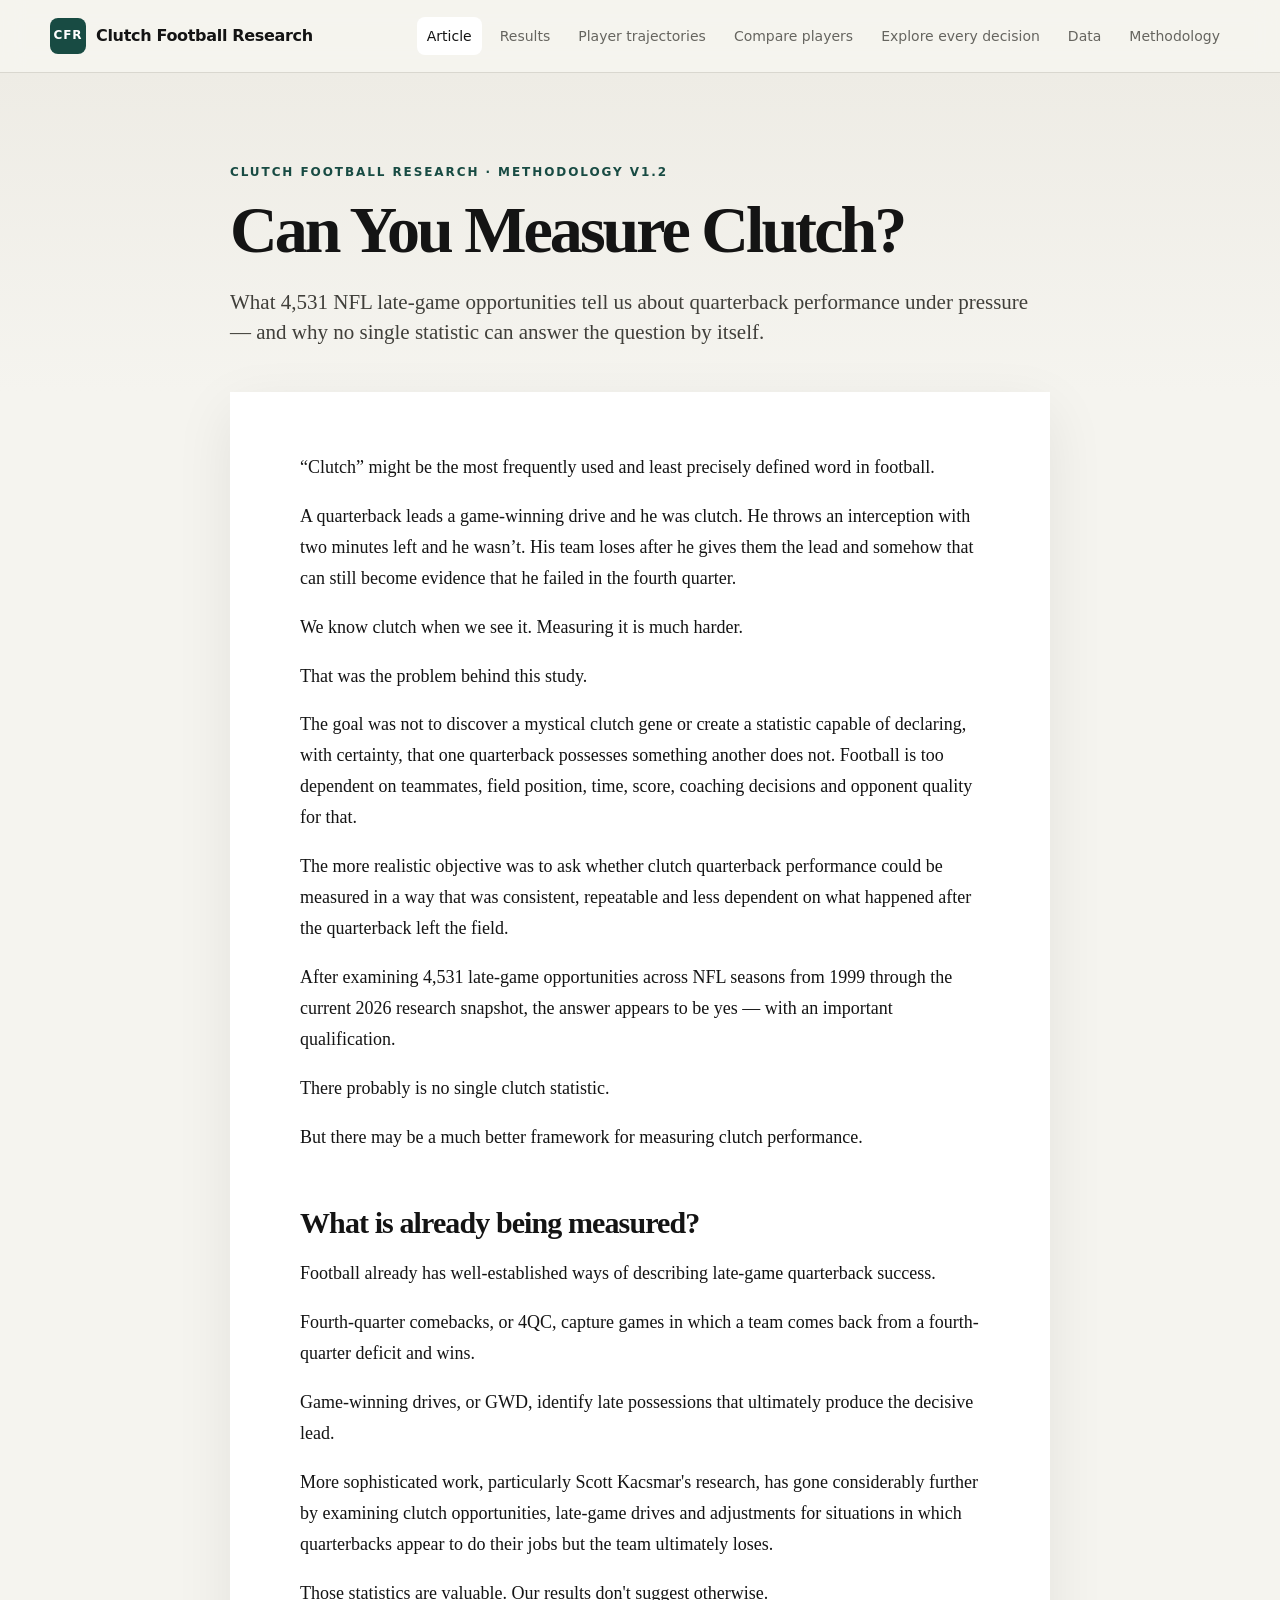
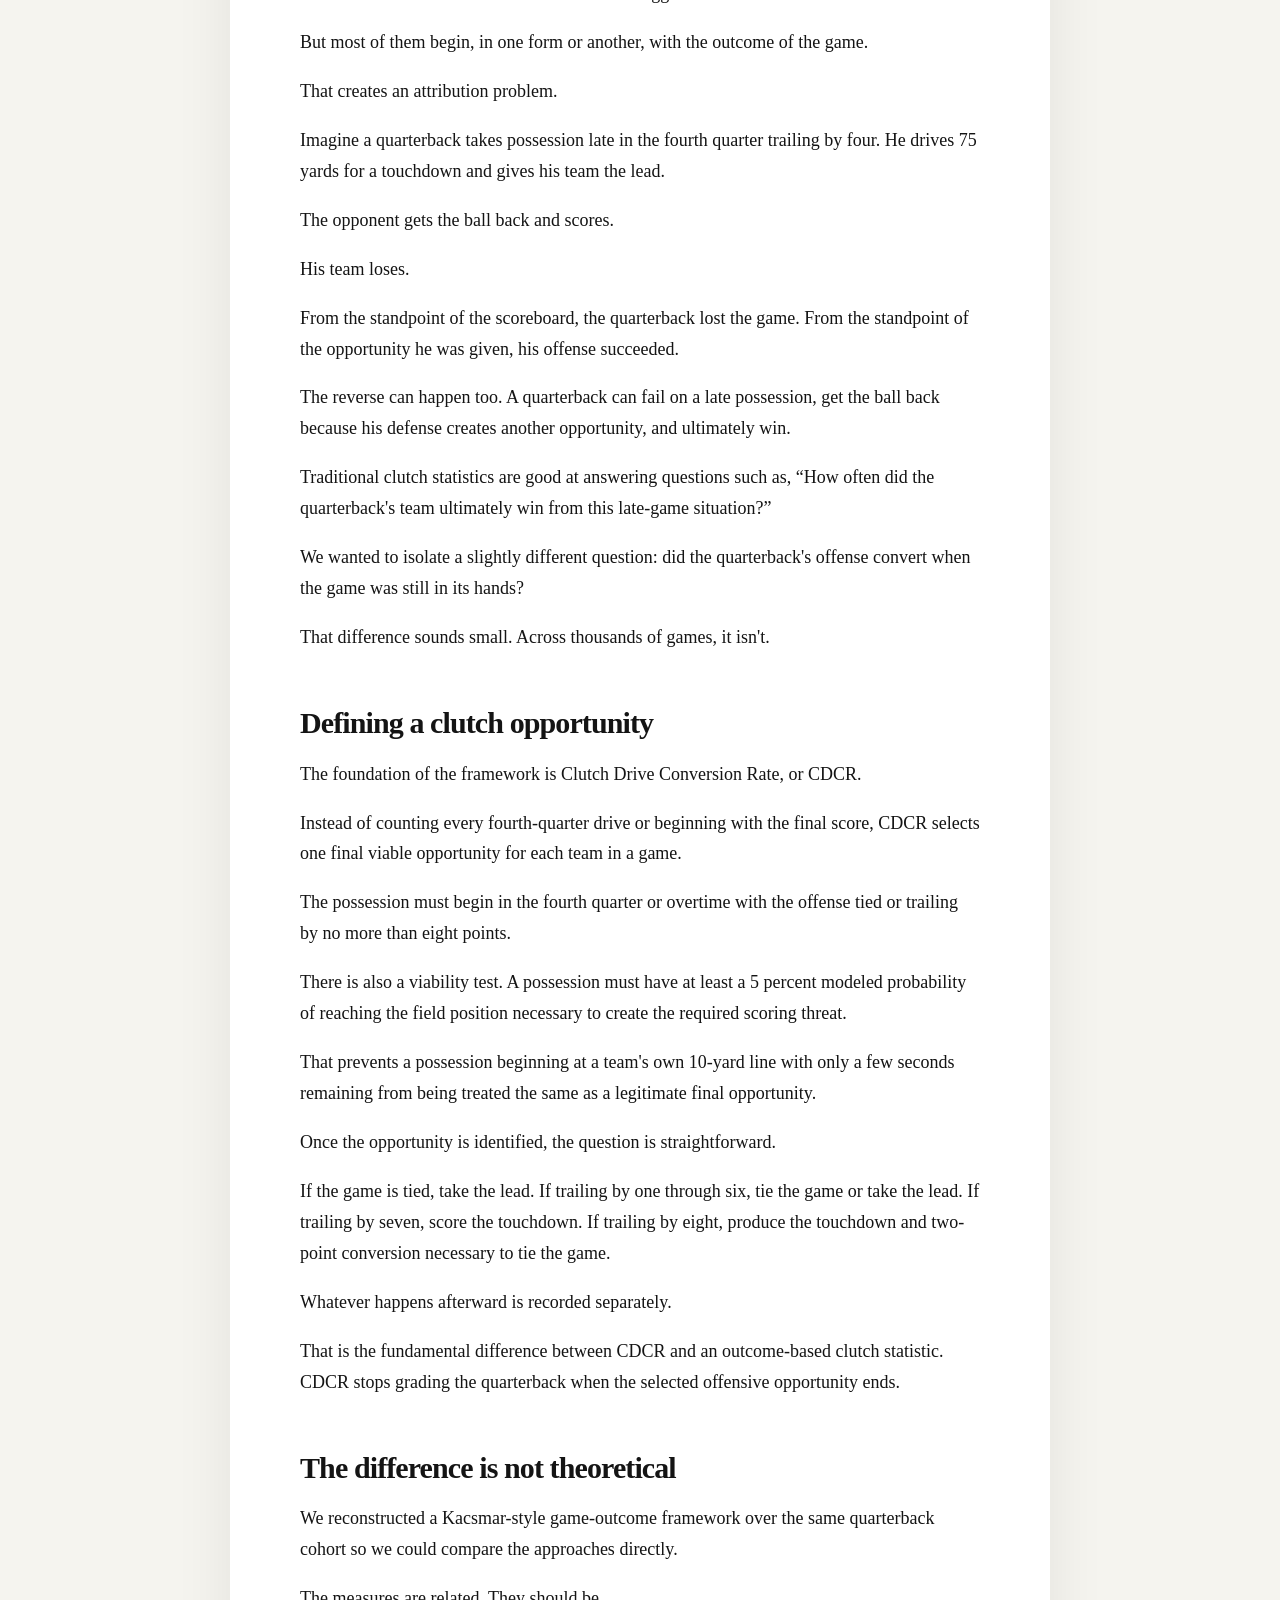
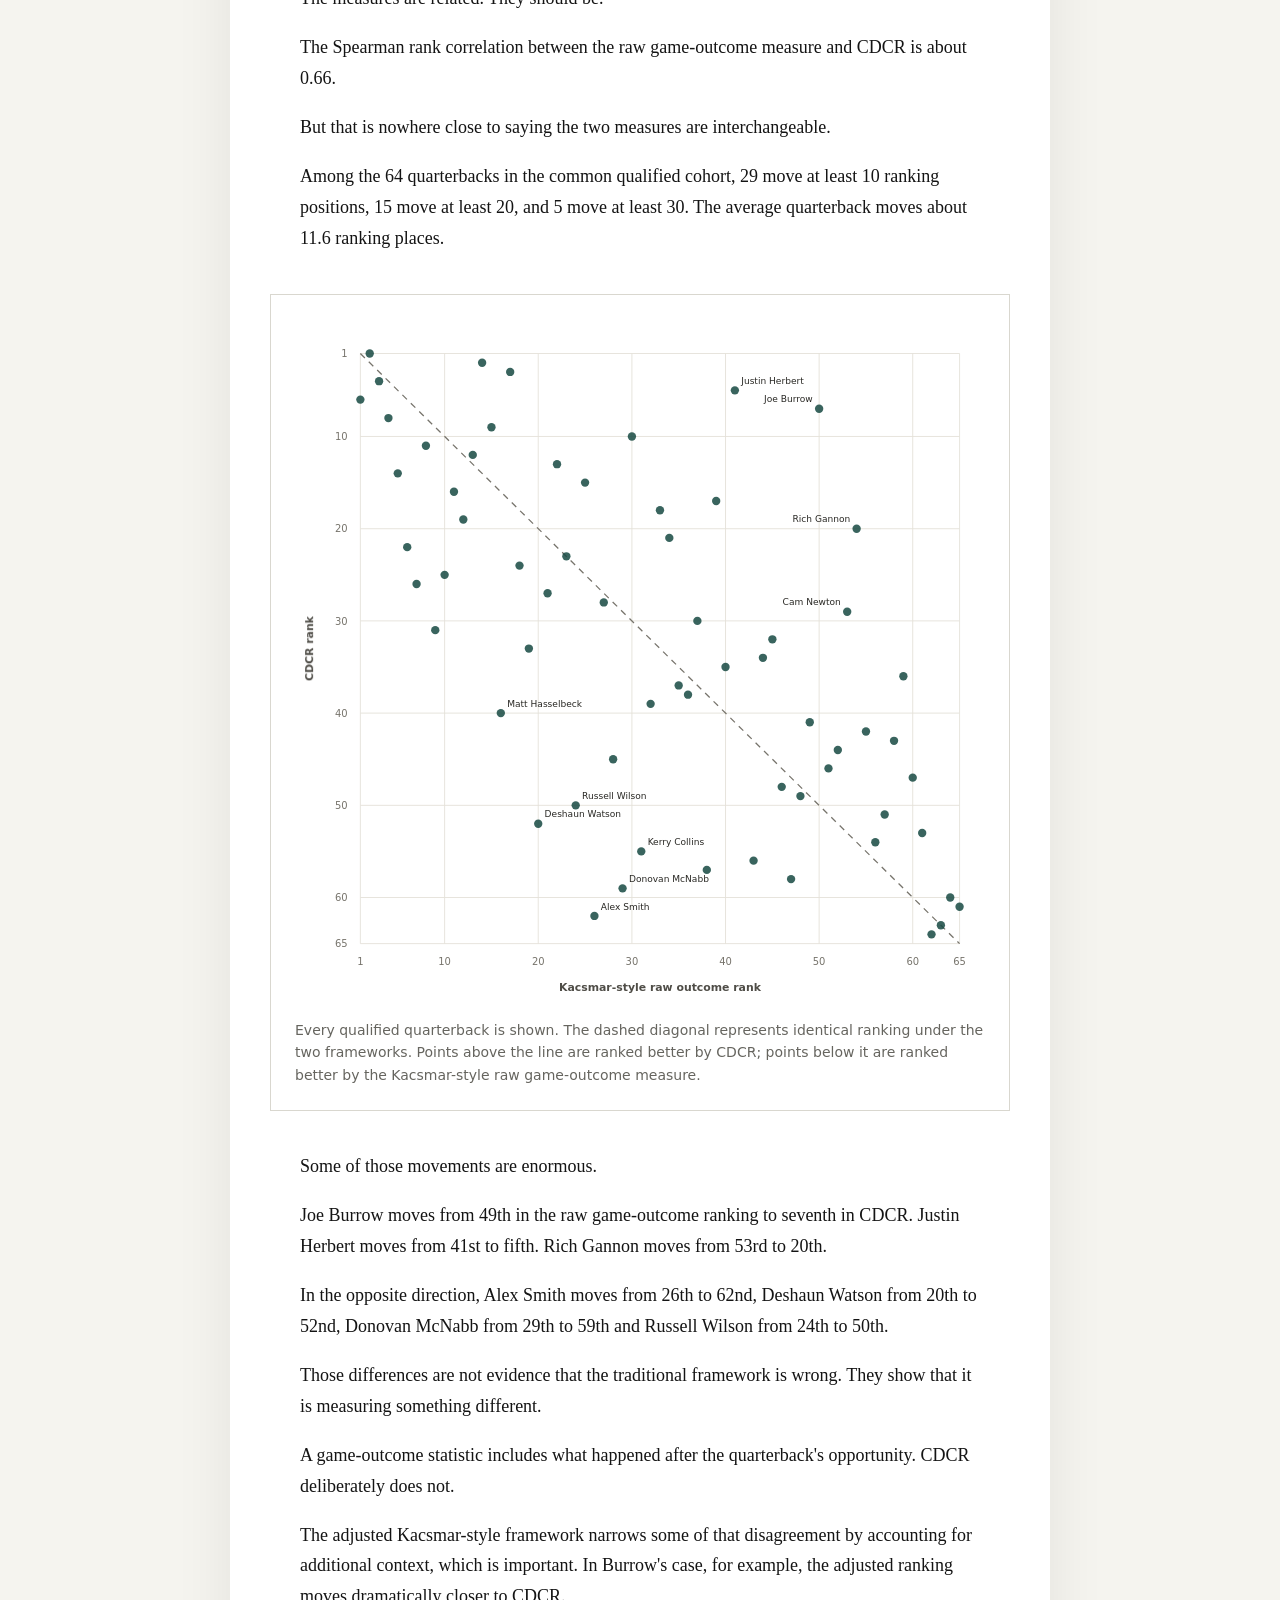
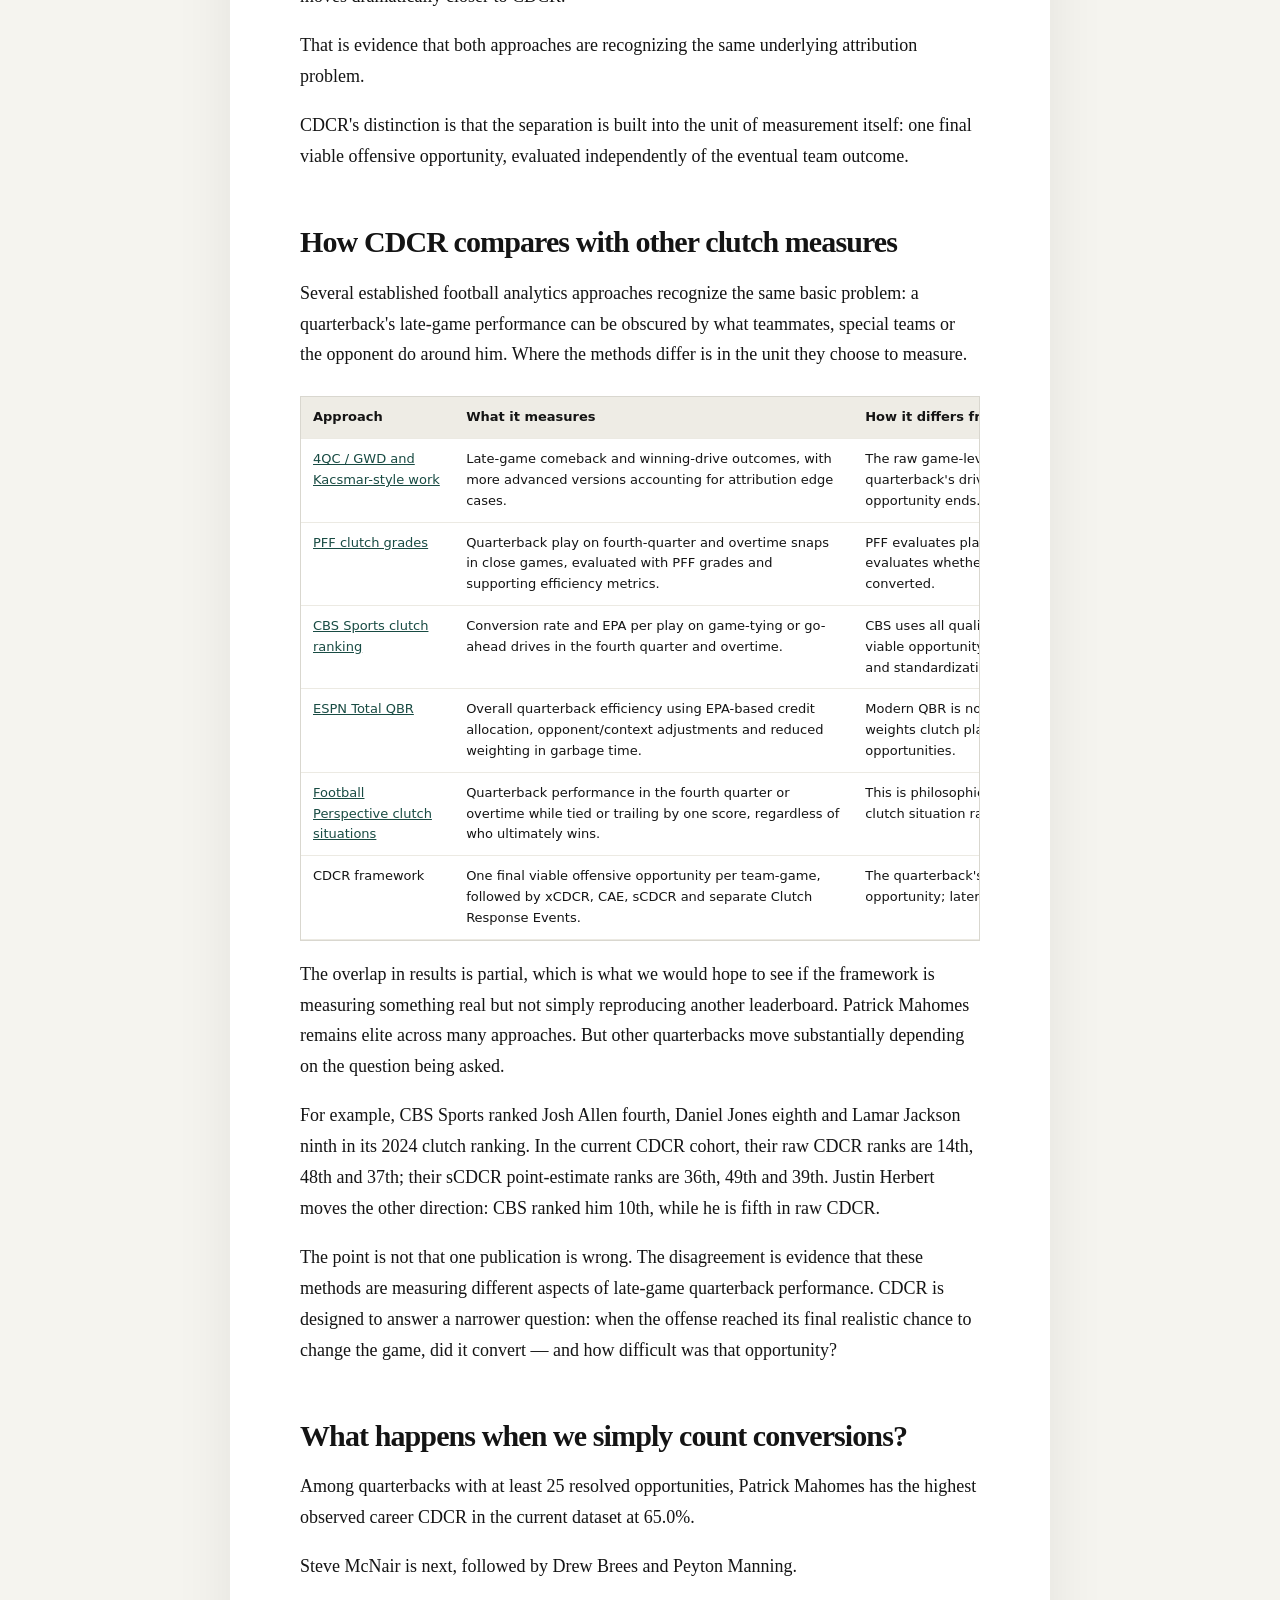
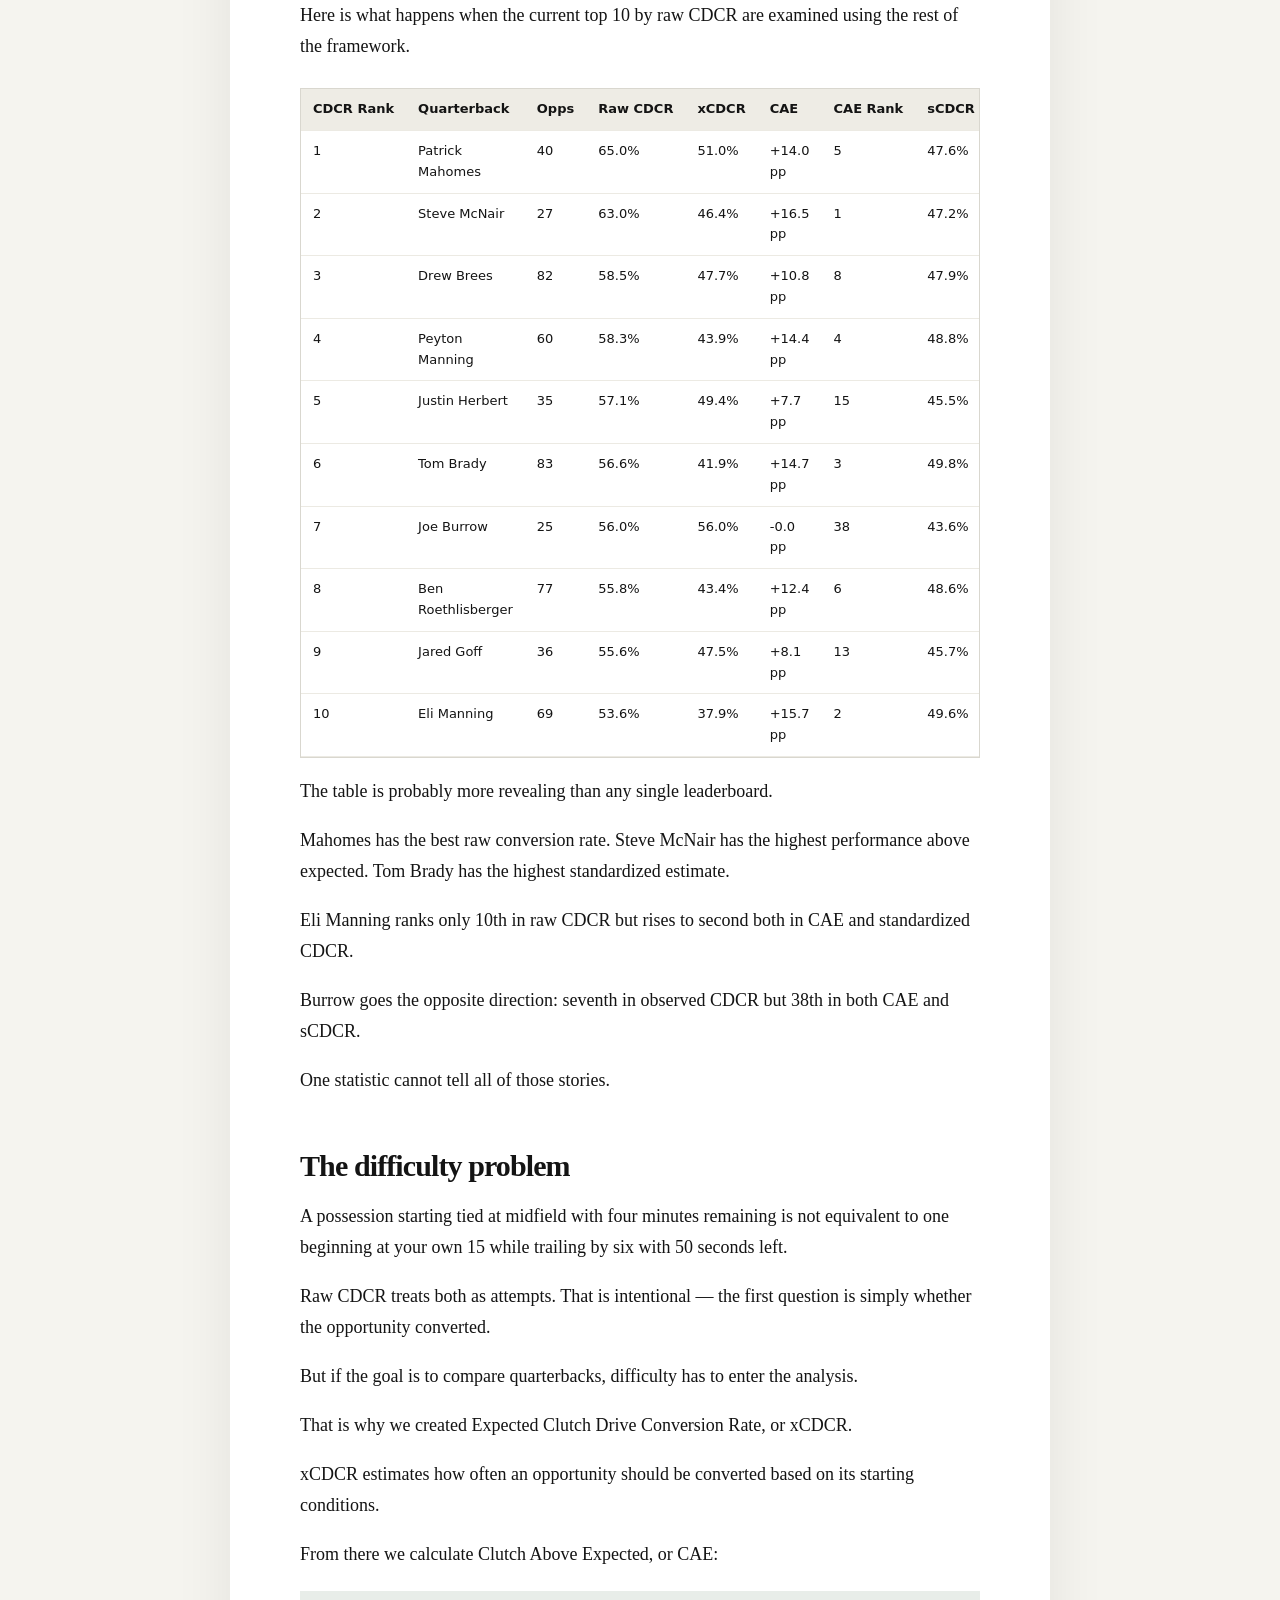
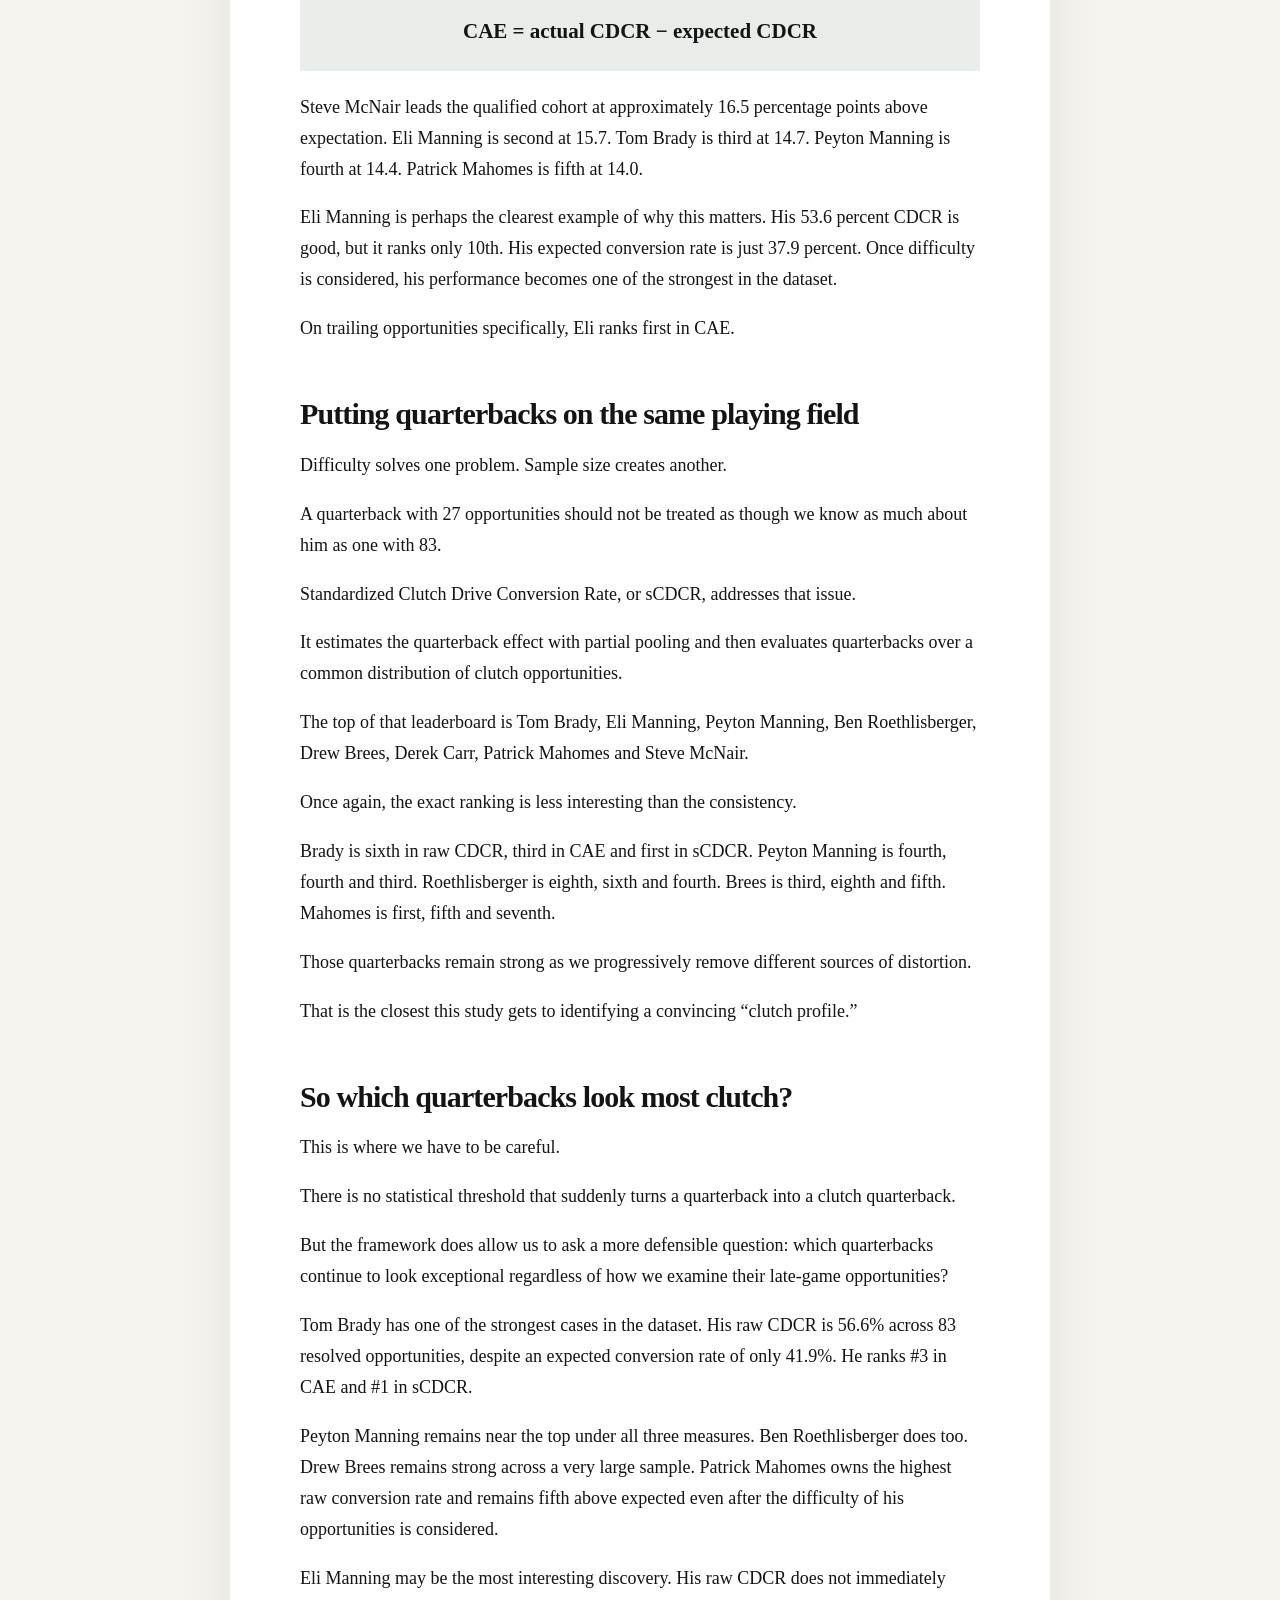
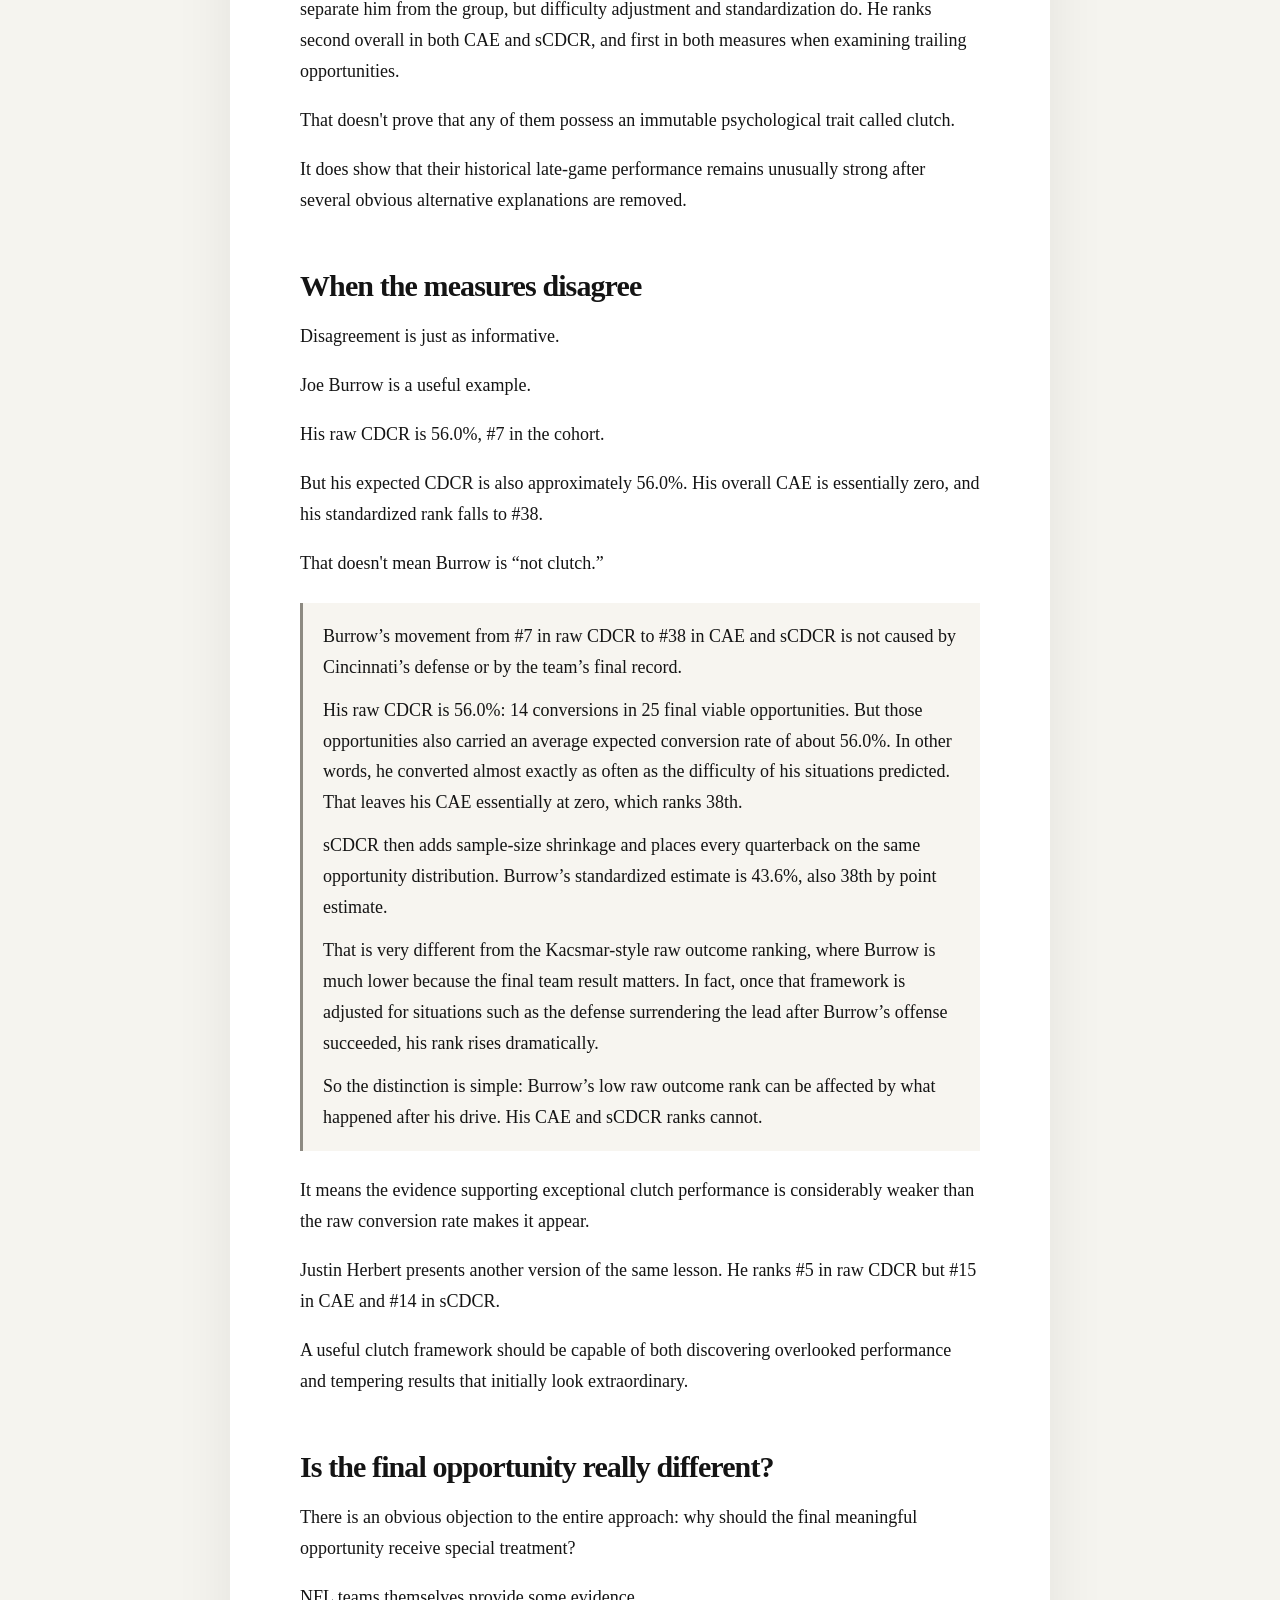
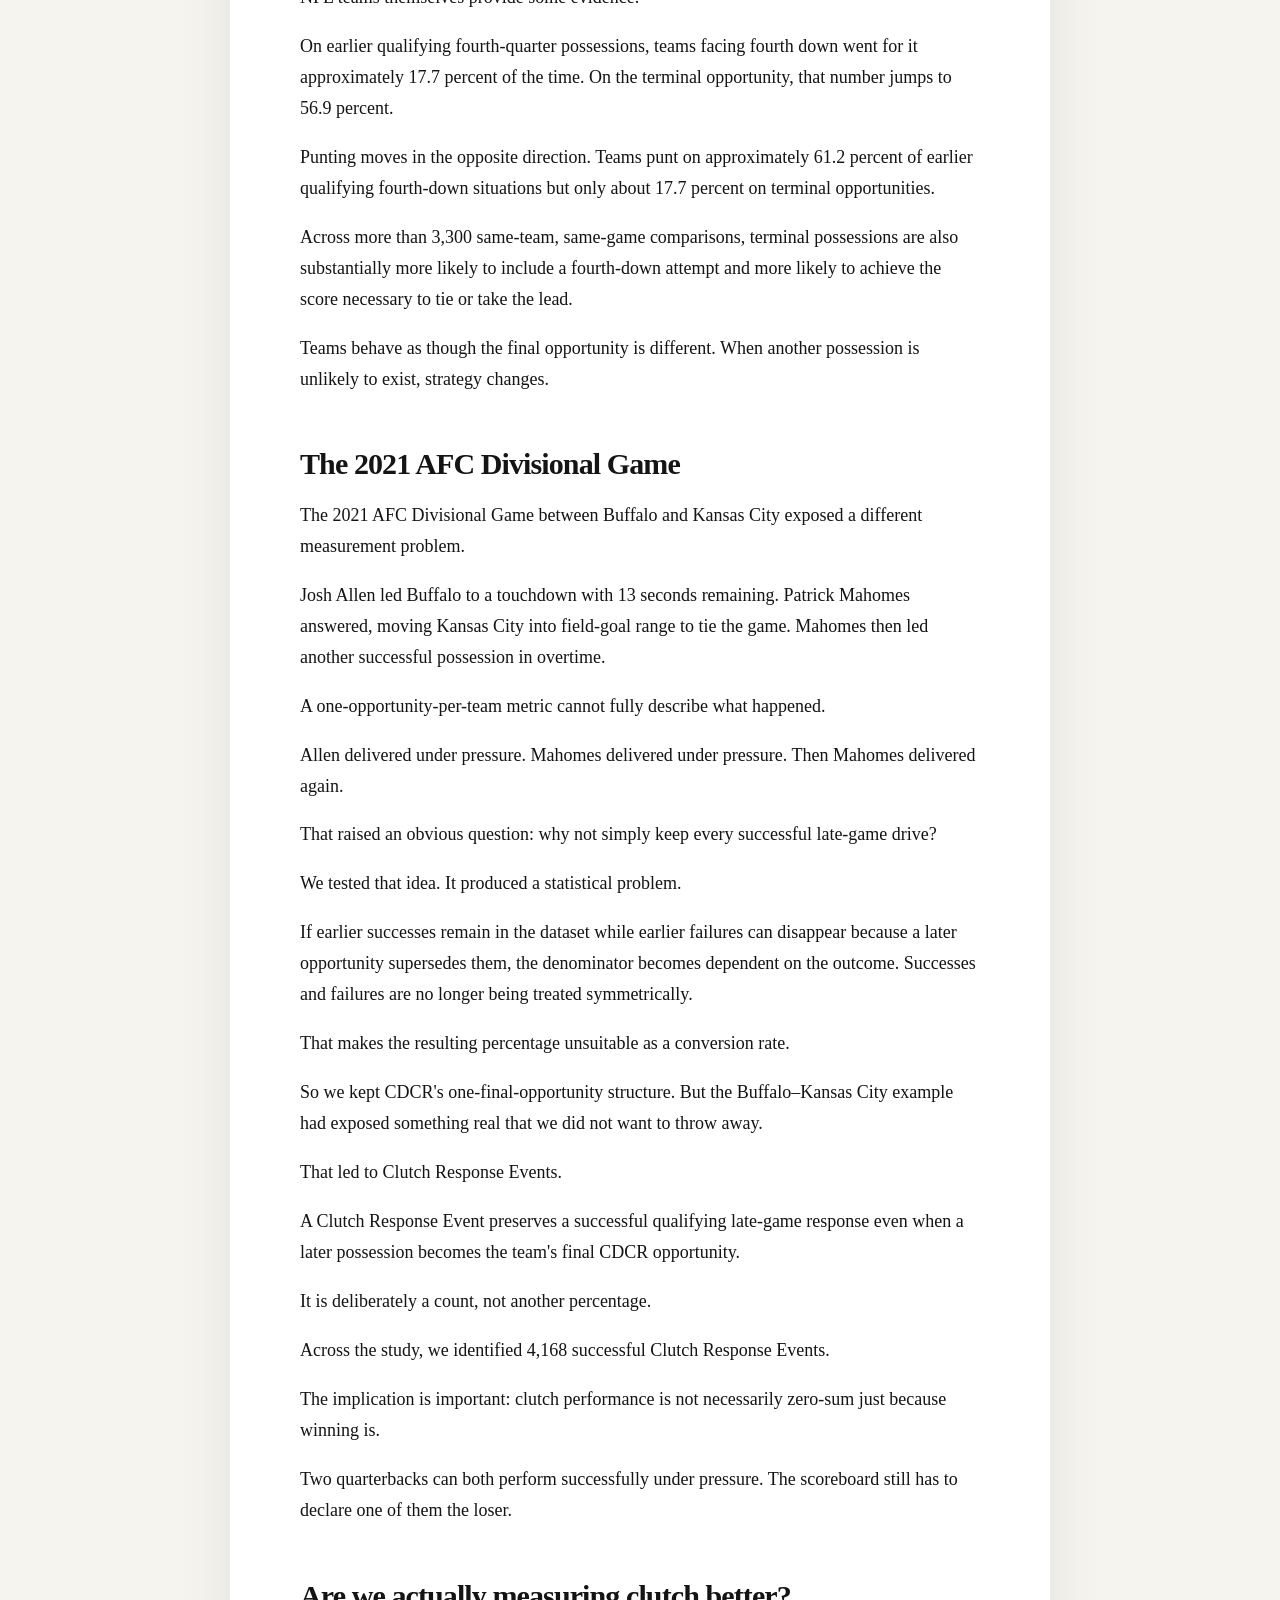
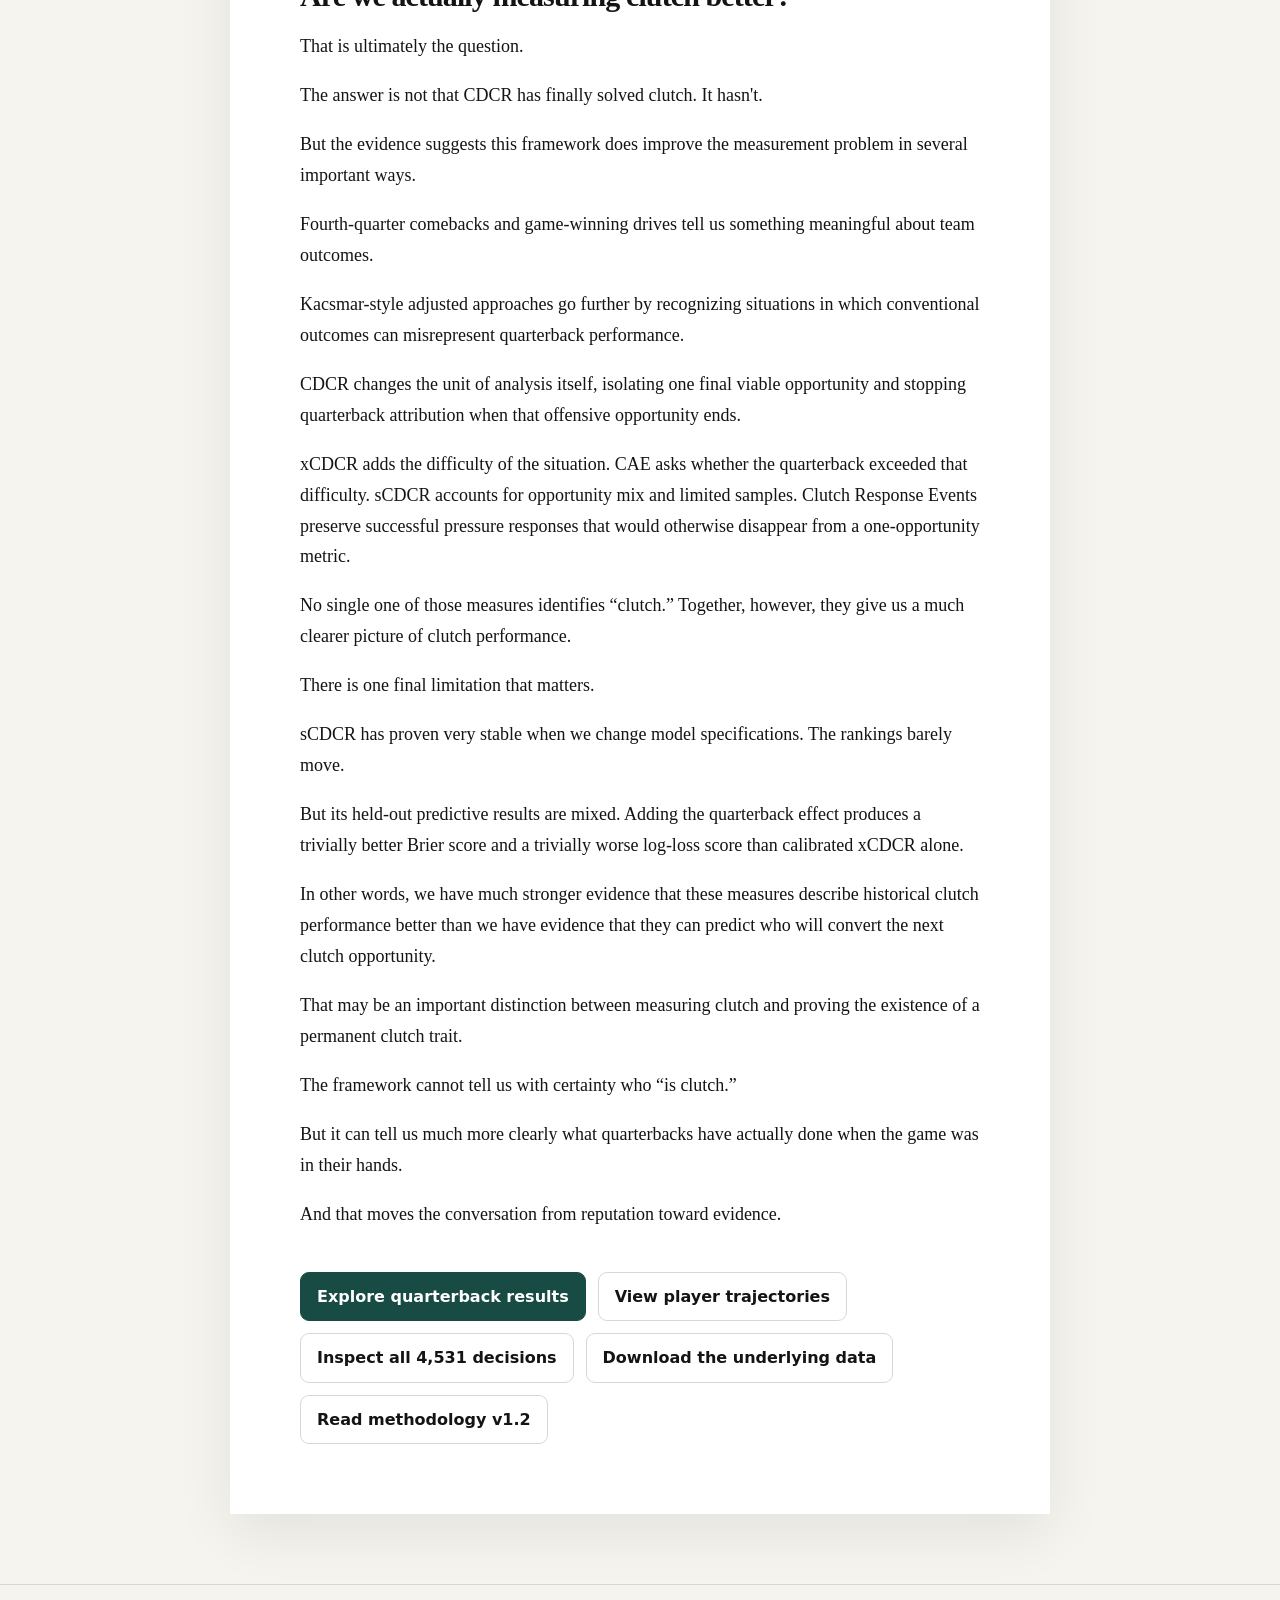
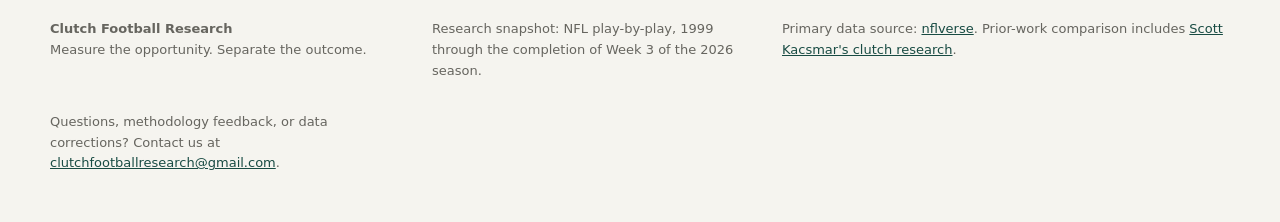
==== commit bd1e901d: "Publish Clutch Football Research" ====
--- a/index.html
+++ b/index.html
@@ -6,14 +6,14 @@
   <meta name="robots" content="noindex, nofollow">
   <title>Can You Measure Clutch? | Clutch Football Research</title>
   <meta name="description" content="What 4,531 NFL late-game opportunities tell us about quarterback performance under pressure — and why no single statistic can answer the question by itself.">
-  <link rel="stylesheet" href="assets/styles.css?v=20261002-player-breakdown-1">
+  <link rel="stylesheet" href="assets/styles.css?v=20261002-compare-careers-1">
   
 </head>
 <body>
 <header class="site-header">
   <div class="shell header-inner">
     <a class="brand" href="index.html"><span class="brand-mark">CFR</span><span>Clutch Football Research</span></a>
-    <nav><a class="nav-link active" href="index.html">Article</a><a class="nav-link " href="results.html">Results</a><a class="nav-link " href="players.html">Player trajectories</a><a class="nav-link " href="explore.html">Explore every decision</a><a class="nav-link " href="data.html">Data</a><a class="nav-link " href="methodology.html">Methodology</a></nav>
+    <nav><a class="nav-link active" href="index.html">Article</a><a class="nav-link " href="results.html">Results</a><a class="nav-link " href="players.html">Player trajectories</a><a class="nav-link " href="compare.html">Compare players</a><a class="nav-link " href="explore.html">Explore every decision</a><a class="nav-link " href="data.html">Data</a><a class="nav-link " href="methodology.html">Methodology</a></nav>
   </div>
 </header>
 <main>
@@ -391,7 +391,7 @@
     <div>Questions, methodology feedback, or data corrections? Contact us at <a href="mailto:clutchfootballresearch@gmail.com">clutchfootballresearch@gmail.com</a>.</div>
   </div>
 </footer>
-<script src="assets/site.js?v=20261002-player-breakdown-1"></script>
+<script src="assets/site.js?v=20261002-compare-careers-1"></script>
 
 </body>
 </html>
--- a/assets/styles.css
+++ b/assets/styles.css
@@ -13,5 +13,6 @@
 
 .table-help{margin:8px 0 10px;color:var(--muted);font-size:13px}.qb-top-scroll{overflow-x:scroll;overflow-y:hidden;height:20px;background:#fff;border:1px solid var(--line);border-bottom:0;scrollbar-width:auto;scrollbar-color:#817d74 #eceae3}.qb-top-scroll-inner{height:1px}.qb-top-scroll::-webkit-scrollbar{height:16px}.qb-top-scroll::-webkit-scrollbar-track{background:#eceae3}.qb-top-scroll::-webkit-scrollbar-thumb{background:#817d74;border:3px solid #eceae3;border-radius:999px}.qb-results-wrap{max-height:72vh;overflow:auto;scrollbar-gutter:stable;background:#fff}.qb-results-wrap::-webkit-scrollbar{height:16px;width:12px}.qb-results-wrap::-webkit-scrollbar-track{background:#eceae3}.qb-results-wrap::-webkit-scrollbar-thumb{background:#817d74;border:3px solid #eceae3;border-radius:999px}.qb-results-wrap #qb-table{min-width:1500px}.qb-results-wrap #qb-table th{position:sticky;top:0;z-index:5;background:#eeece5}.qb-results-wrap #qb-table th[title]{text-decoration:underline dotted;text-underline-offset:3px;text-decoration-color:#9a978f}
 .clutch-breakdown-panel{background:#fff;border:1px solid var(--line);padding:24px;margin:0 0 24px;box-shadow:var(--shadow)}.clutch-breakdown-head{display:flex;align-items:flex-end;justify-content:space-between;gap:20px;flex-wrap:wrap;margin-bottom:16px}.clutch-breakdown-head .kicker{font-size:12px;text-transform:uppercase;letter-spacing:.12em;color:var(--accent);font-weight:800}.clutch-breakdown-head h2{font-family:Georgia,serif;font-size:30px;line-height:1.1;margin:5px 0 0}.clutch-breakdown-head p{max-width:520px;margin:0;color:var(--muted);font-size:14px}.clutch-breakdown{display:grid;grid-template-columns:repeat(3,1fr);gap:1px;background:var(--line);border:1px solid var(--line)}.clutch-breakdown>div{background:#fff;padding:20px}.clutch-breakdown span{display:block;color:var(--muted);font-size:12px;text-transform:uppercase;letter-spacing:.08em;font-weight:800}.clutch-breakdown strong{display:block;font-size:30px;line-height:1.05;margin:7px 0}.clutch-breakdown small{display:block;color:var(--muted);font-size:13px}.clutch-breakdown .formula-line{font-size:14px;color:var(--ink);margin-top:6px}
+.compare-controls{background:#fff;border:1px solid var(--line);padding:22px;margin:0 0 22px}.compare-player-grid{display:grid;grid-template-columns:repeat(4,1fr);gap:12px}.compare-player-grid label span{display:block;font-size:12px;text-transform:uppercase;letter-spacing:.08em;font-weight:800;color:var(--muted);margin-bottom:6px}.compare-player-grid select{width:100%;background:#fff;border:1px solid var(--line);border-radius:8px;padding:10px 12px;font:inherit}.compare-scope{margin-top:16px}.compare-summary{display:grid;grid-template-columns:repeat(4,1fr);gap:1px;background:var(--line);border:1px solid var(--line);margin-bottom:22px}.compare-summary>div{background:#fff;padding:18px}.compare-summary span{display:block;color:var(--muted);font-size:12px;text-transform:uppercase;letter-spacing:.06em;font-weight:800}.compare-summary strong{display:block;font-size:24px;margin:5px 0}.compare-summary small{display:block;color:var(--muted);font-size:12px}.compare-card{background:#fff;border:1px solid var(--line);padding:24px;box-shadow:var(--shadow)}.compare-card-head{display:flex;align-items:flex-start;justify-content:space-between;gap:20px;flex-wrap:wrap}.compare-card-head .kicker{font-size:12px;text-transform:uppercase;letter-spacing:.12em;color:var(--accent);font-weight:800}.compare-card-head h2{font-family:Georgia,serif;font-size:34px;margin:5px 0 0}.compare-legend{display:flex;gap:14px;flex-wrap:wrap;font-size:12px;color:var(--muted)}.compare-legend span{display:flex;align-items:center;gap:6px}.compare-legend i{display:inline-block;width:22px;border-top:3px solid currentColor}.compare-chart{width:100%;overflow:auto;margin-top:12px}.compare-chart svg{width:100%;min-width:780px;height:auto}.compare-line{fill:none;stroke-width:3}.compare-point{stroke:#fff;stroke-width:1.5}.compare-table-wrap{overflow:auto;background:#fff;border:1px solid var(--line);margin-top:24px}.compare-table-wrap table{min-width:760px}
 .trajectory-controls{display:flex;align-items:end;justify-content:space-between;gap:20px;flex-wrap:wrap;margin:12px 0 24px}.trajectory-controls label span{display:block;font-size:12px;text-transform:uppercase;letter-spacing:.08em;font-weight:800;color:var(--muted);margin-bottom:6px}.trajectory-controls select{min-width:280px;background:#fff;border:1px solid var(--line);border-radius:8px;padding:10px 12px;font:inherit}.scope-toggle{display:flex;gap:8px}.scope-toggle .active{background:var(--accent);color:#fff;border-color:var(--accent)}.trajectory-summary{display:grid;grid-template-columns:repeat(4,1fr);gap:1px;background:var(--line);border:1px solid var(--line);margin-bottom:22px}.trajectory-summary>div{background:#fff;padding:20px}.trajectory-summary span,.trajectory-summary small{display:block;color:var(--muted);font-size:12px}.trajectory-summary strong{display:block;font-size:25px;margin:5px 0}.trajectory-card{background:#fff;border:1px solid var(--line);padding:24px;box-shadow:var(--shadow)}.trajectory-card-head{display:flex;align-items:flex-start;justify-content:space-between;gap:20px}.trajectory-card-head .kicker{font-size:12px;text-transform:uppercase;letter-spacing:.12em;color:var(--accent);font-weight:800}.trajectory-card-head h2{font-family:Georgia,serif;font-size:34px;margin:5px 0 0}.trajectory-legend{display:flex;gap:16px;flex-wrap:wrap;font-size:12px;color:var(--muted)}.trajectory-legend span{display:flex;align-items:center;gap:6px}.legend-line{display:inline-block;width:24px;border-top:3px solid currentColor}.legend-line.raw{color:#2d2d2d}.legend-line.standardized{color:var(--accent)}.legend-band{width:24px;height:10px;background:#dfe8e5;border:1px solid #c8d7d2}.trajectory-chart{width:100%;overflow:auto;margin-top:10px}.trajectory-chart svg{width:100%;min-width:720px;height:auto}.chart-grid{stroke:#e5e2da;stroke-width:1}.chart-axis{fill:#77746c;font-size:11px}.confidence-band{fill:#dfe8e5;opacity:.75}.trajectory-line{fill:none;stroke-width:3}.trajectory-line.raw{stroke:#2d2d2d}.trajectory-line.standardized{stroke:var(--accent)}.chart-point.raw{fill:#2d2d2d}.chart-point.standardized{fill:var(--accent)}.eligibility-line{stroke:var(--accent2);stroke-width:1.5;stroke-dasharray:5 5}.eligibility-label{fill:var(--accent2);font-size:11px;font-weight:700}.trajectory-table-wrap{overflow:auto;background:#fff;border:1px solid var(--line);margin-top:24px}
-@media(max-width:800px){.clutch-breakdown{grid-template-columns:1fr}.longform p,.longform li{font-size:17px}.longform h2{font-size:27px}.article-hero .dek{font-size:19px}.trajectory-summary{grid-template-columns:1fr 1fr}.trajectory-card-head{flex-direction:column}.header-inner{height:auto;padding:14px 0;align-items:flex-start;flex-direction:column}.site-header nav{width:100%;overflow:auto;flex-wrap:nowrap}.nav-link{white-space:nowrap}.hero{padding-top:55px}.hero-stats,.spotlight-grid,.method-grid{grid-template-columns:1fr}.article{padding:30px 22px}.article figure{margin:30px 0}.comparison-strip,.comparison-strip.two{grid-template-columns:1fr 1fr}.footer-grid{grid-template-columns:1fr}.download-panel{align-items:flex-start;flex-direction:column}}
+@media(max-width:800px){.compare-player-grid{grid-template-columns:1fr 1fr}.compare-summary{grid-template-columns:1fr 1fr}.clutch-breakdown{grid-template-columns:1fr}.longform p,.longform li{font-size:17px}.longform h2{font-size:27px}.article-hero .dek{font-size:19px}.trajectory-summary{grid-template-columns:1fr 1fr}.trajectory-card-head{flex-direction:column}.header-inner{height:auto;padding:14px 0;align-items:flex-start;flex-direction:column}.site-header nav{width:100%;overflow:auto;flex-wrap:nowrap}.nav-link{white-space:nowrap}.hero{padding-top:55px}.hero-stats,.spotlight-grid,.method-grid{grid-template-columns:1fr}.article{padding:30px 22px}.article figure{margin:30px 0}.comparison-strip,.comparison-strip.two{grid-template-columns:1fr 1fr}.footer-grid{grid-template-columns:1fr}.download-panel{align-items:flex-start;flex-direction:column}}
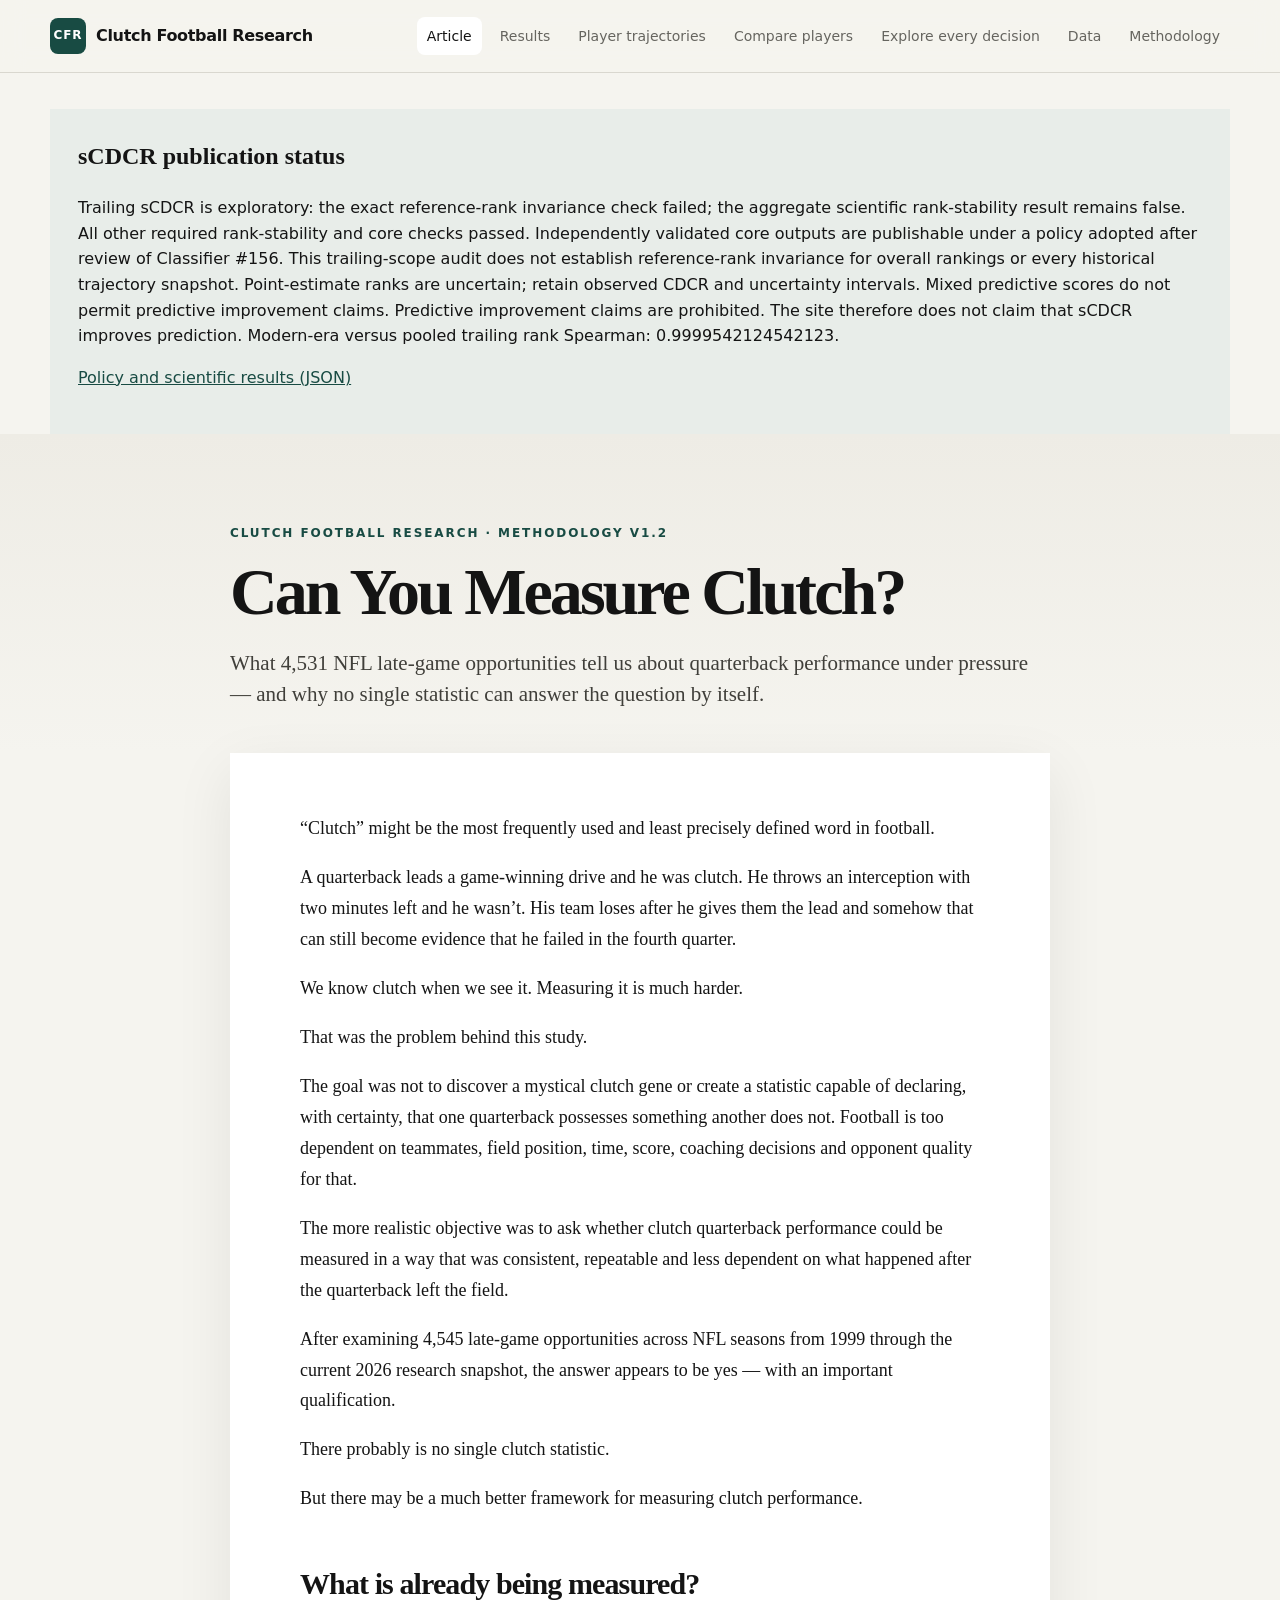
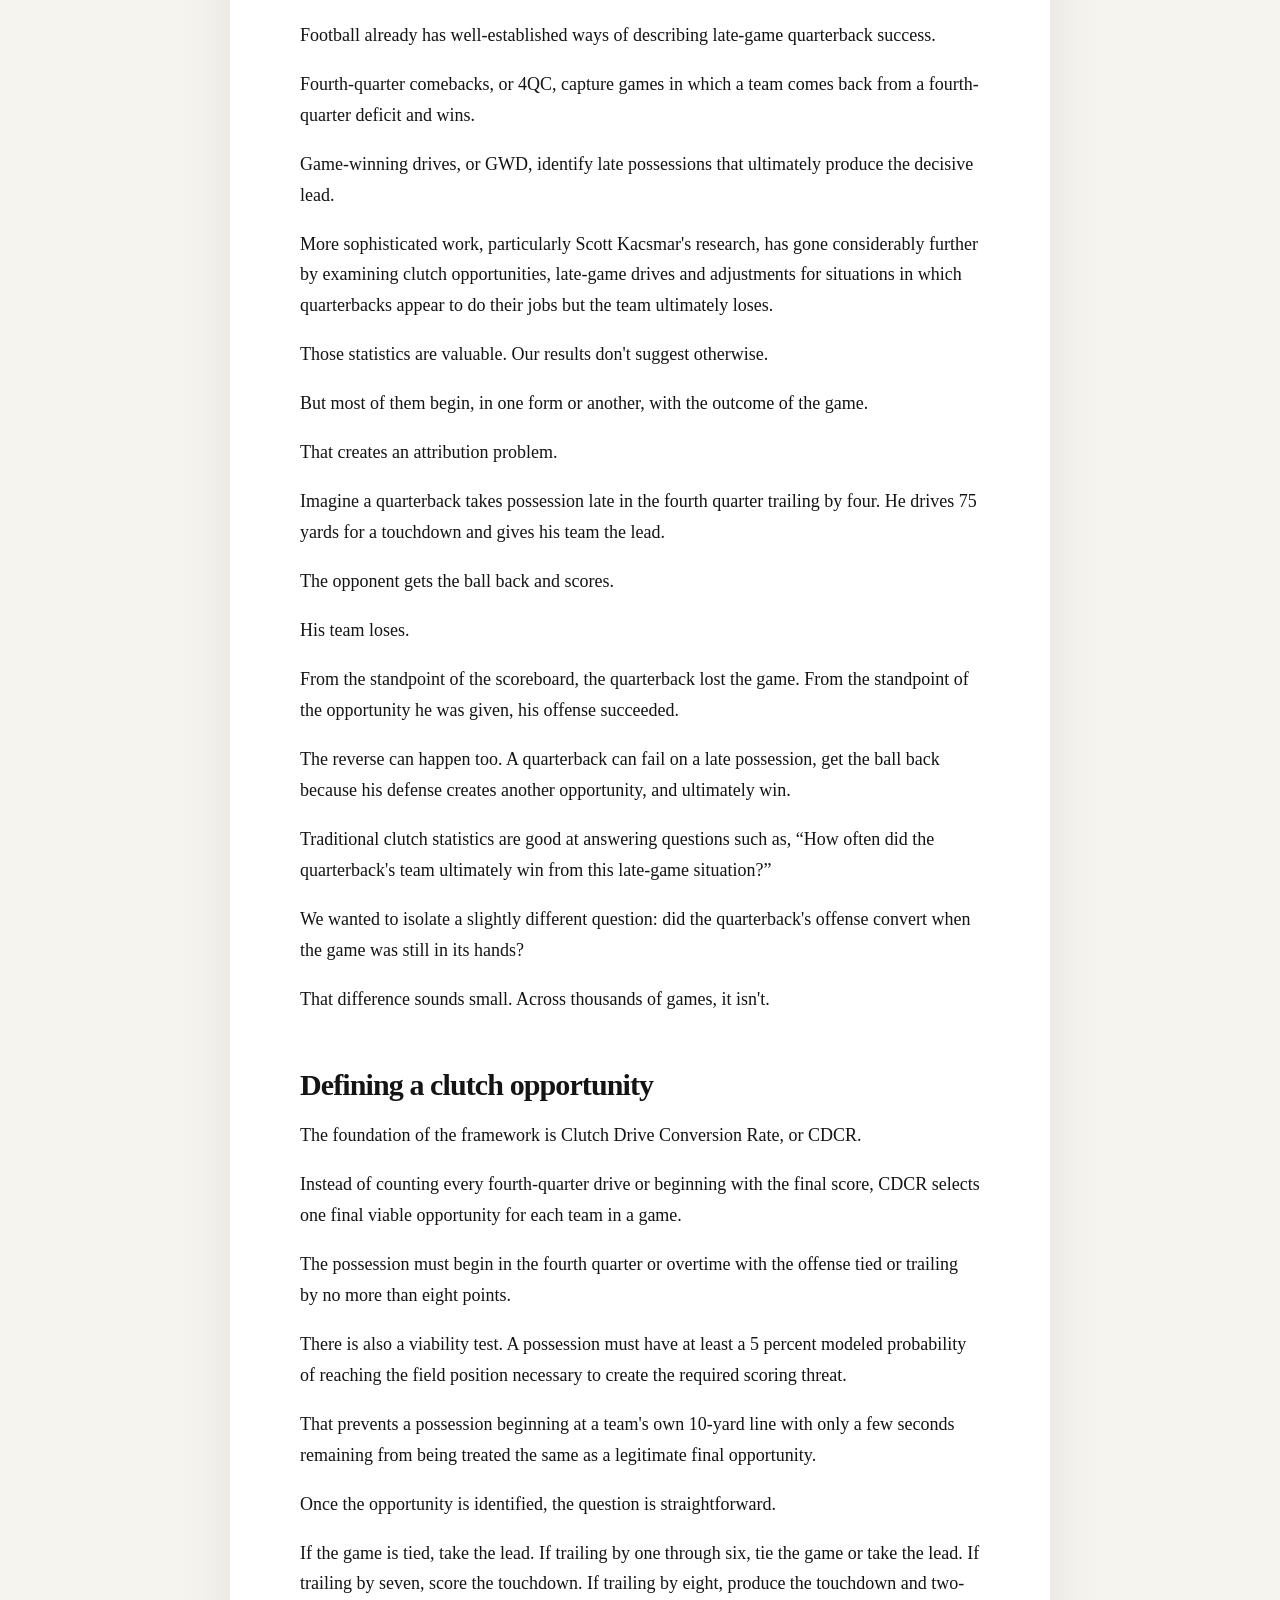
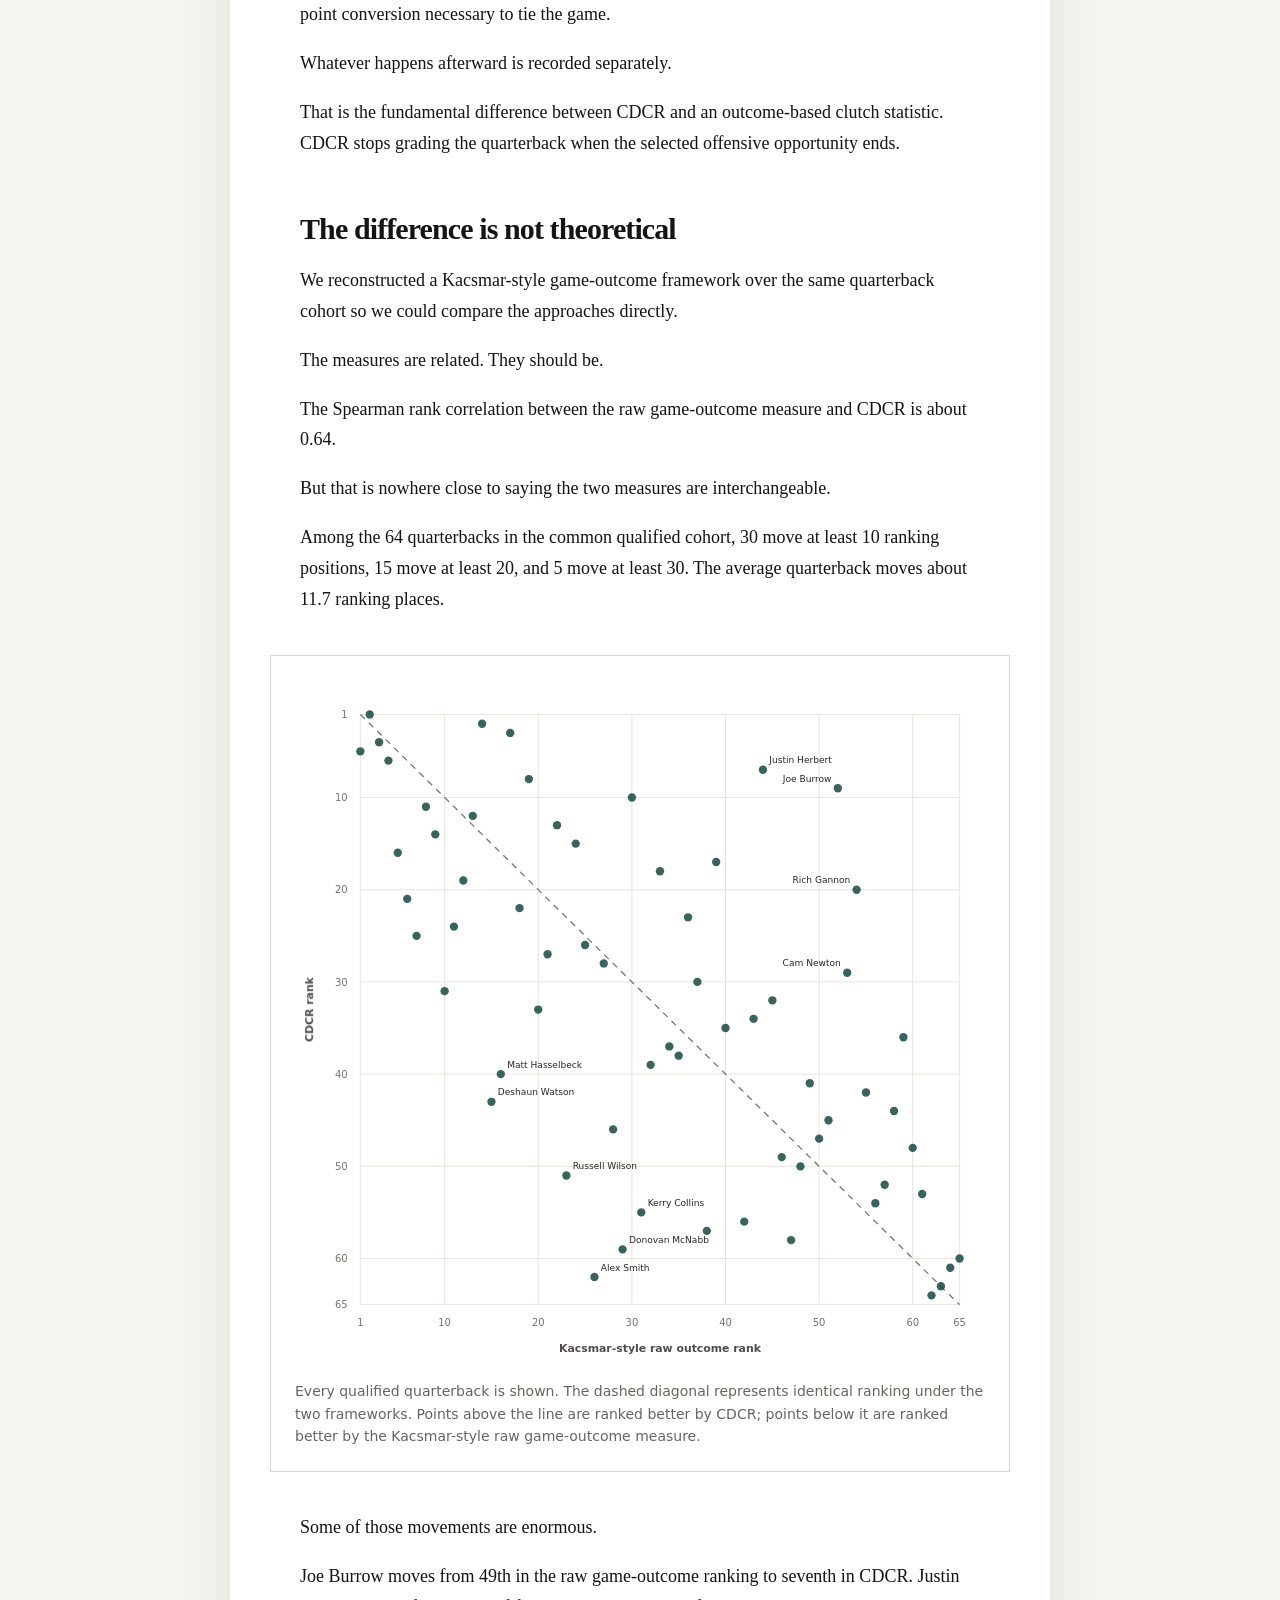
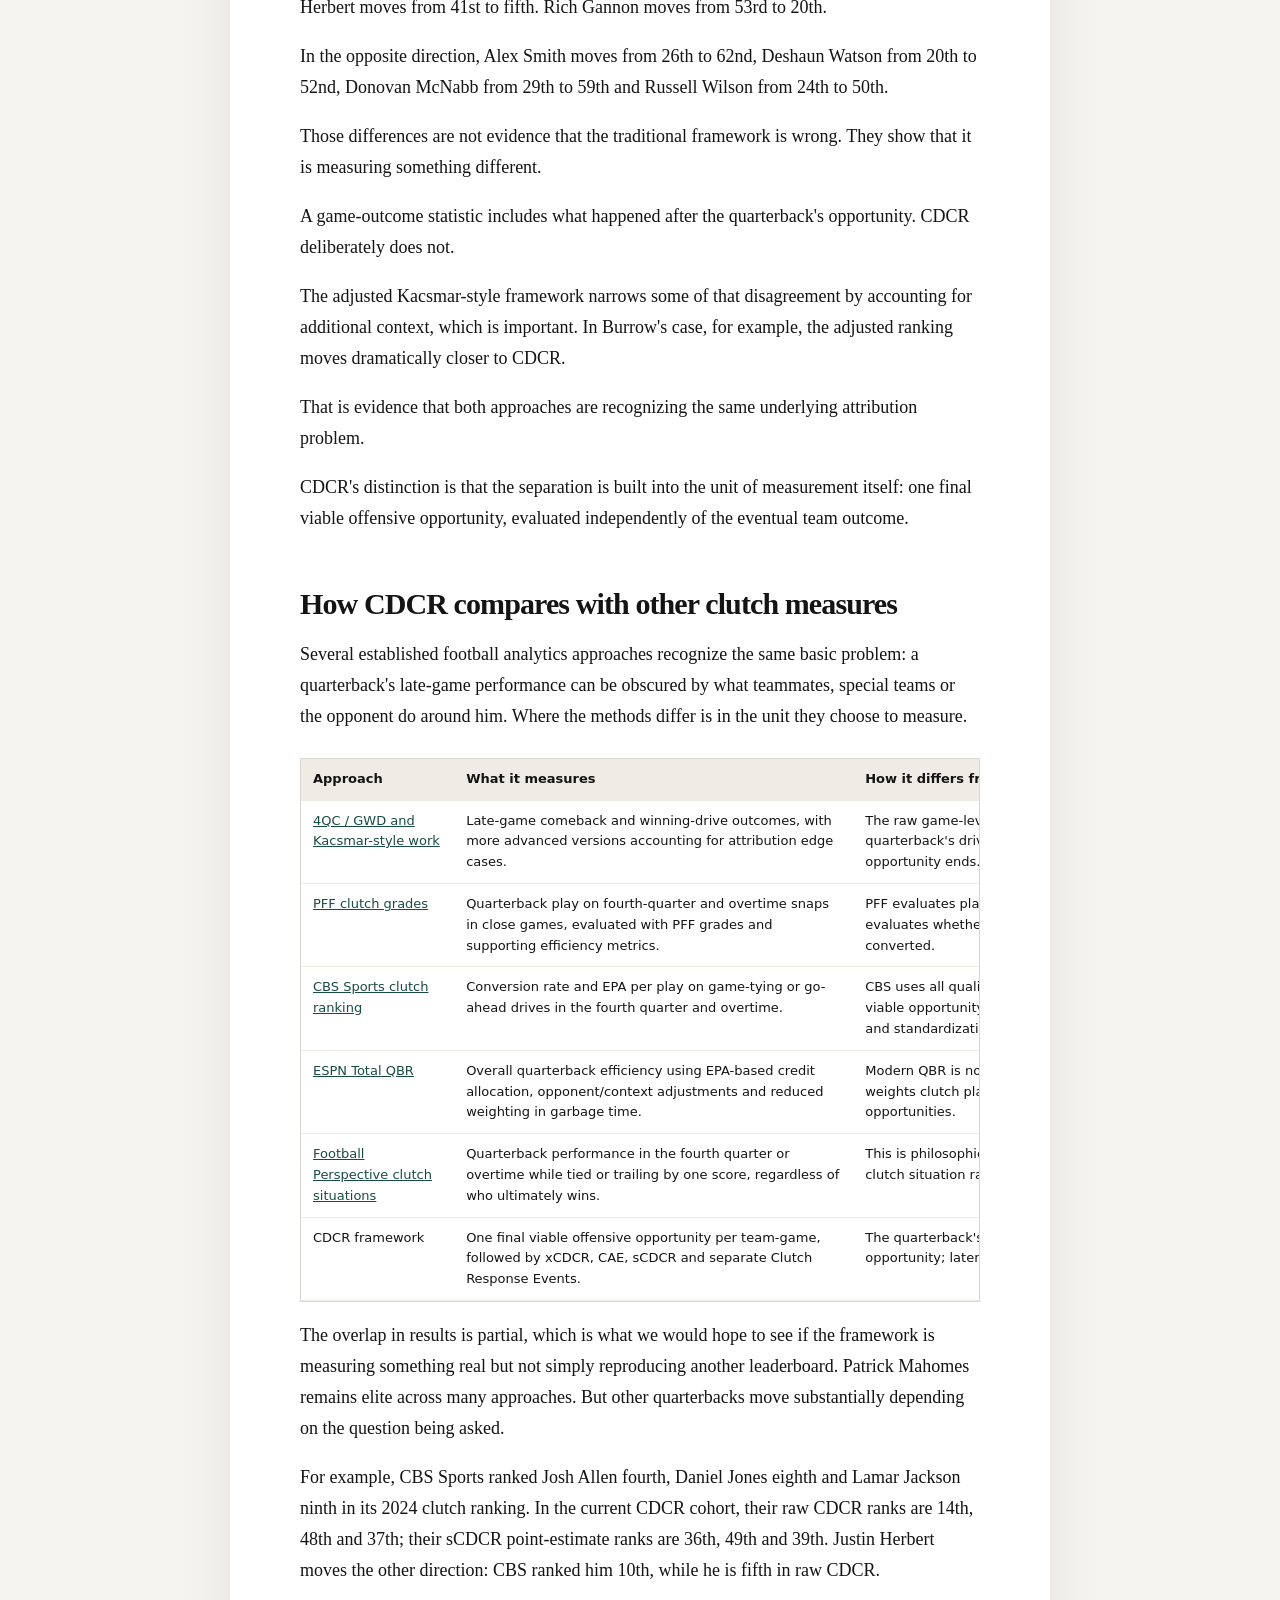
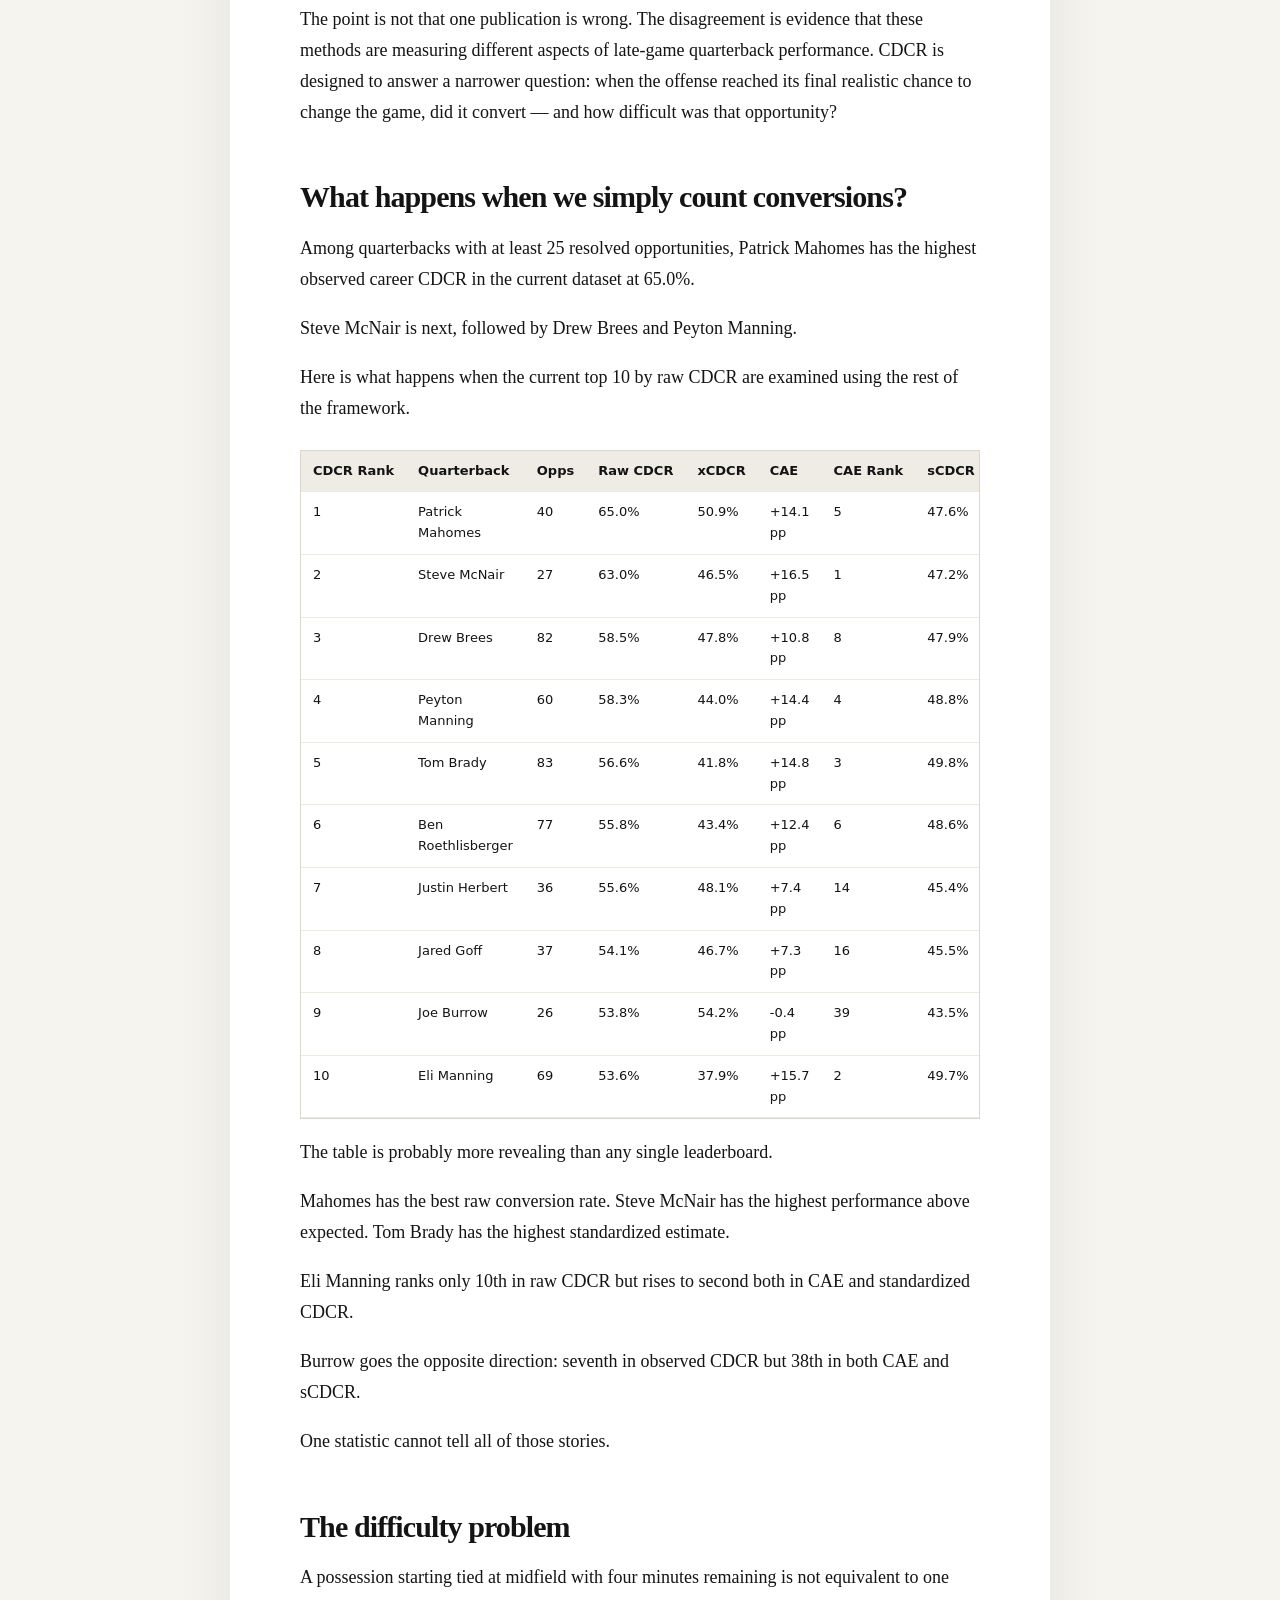
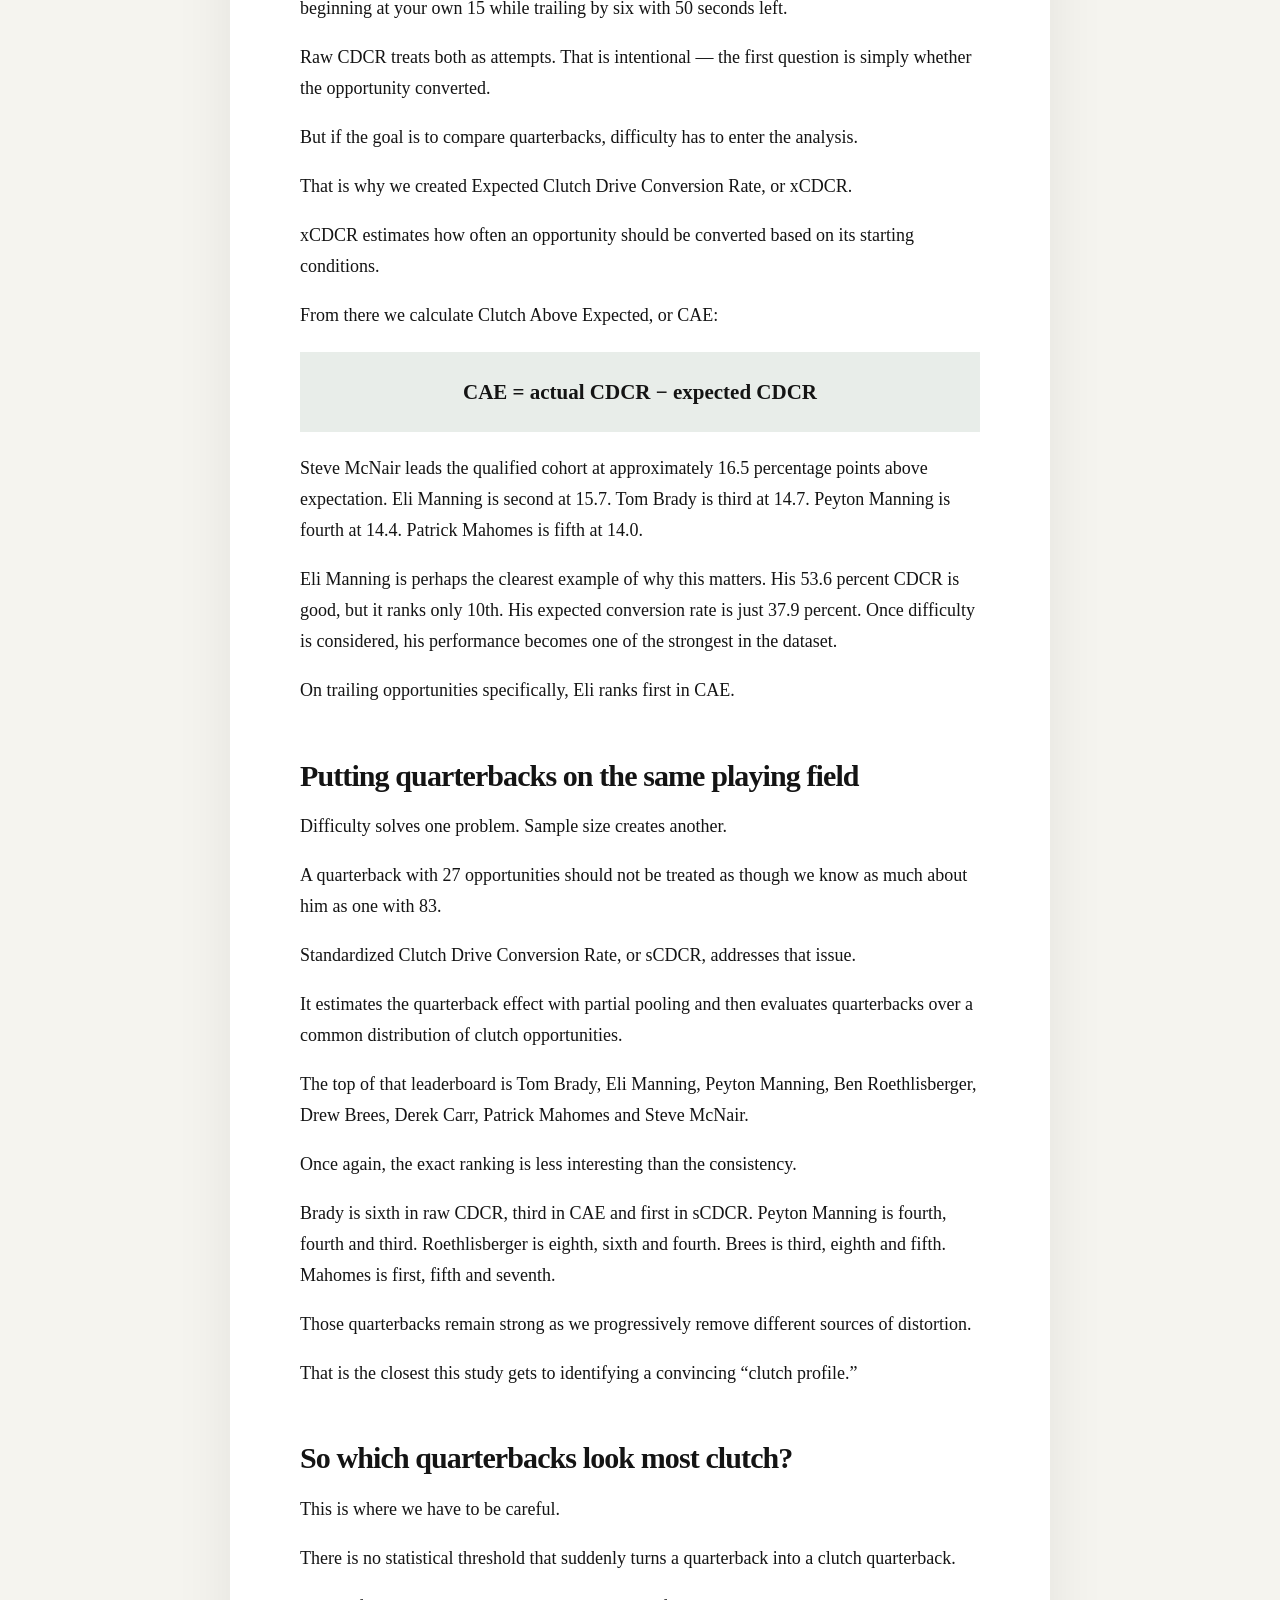
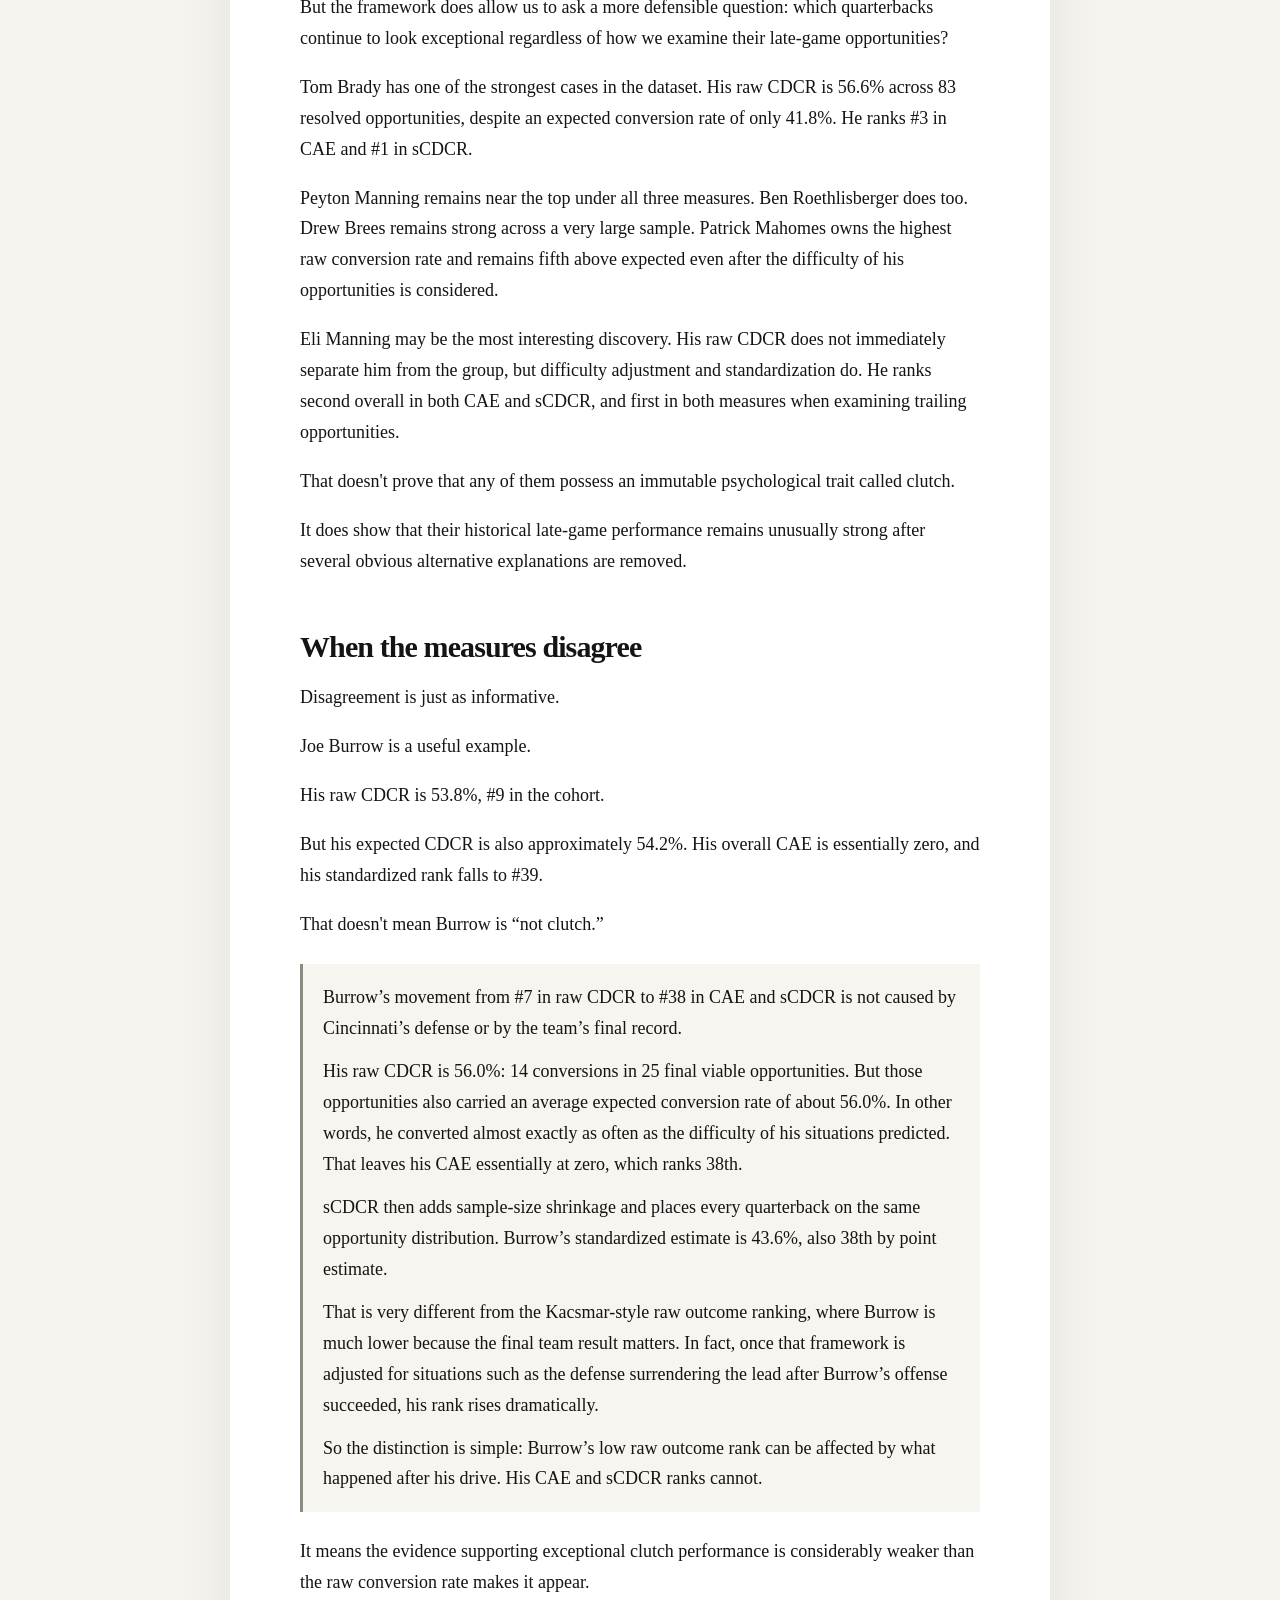
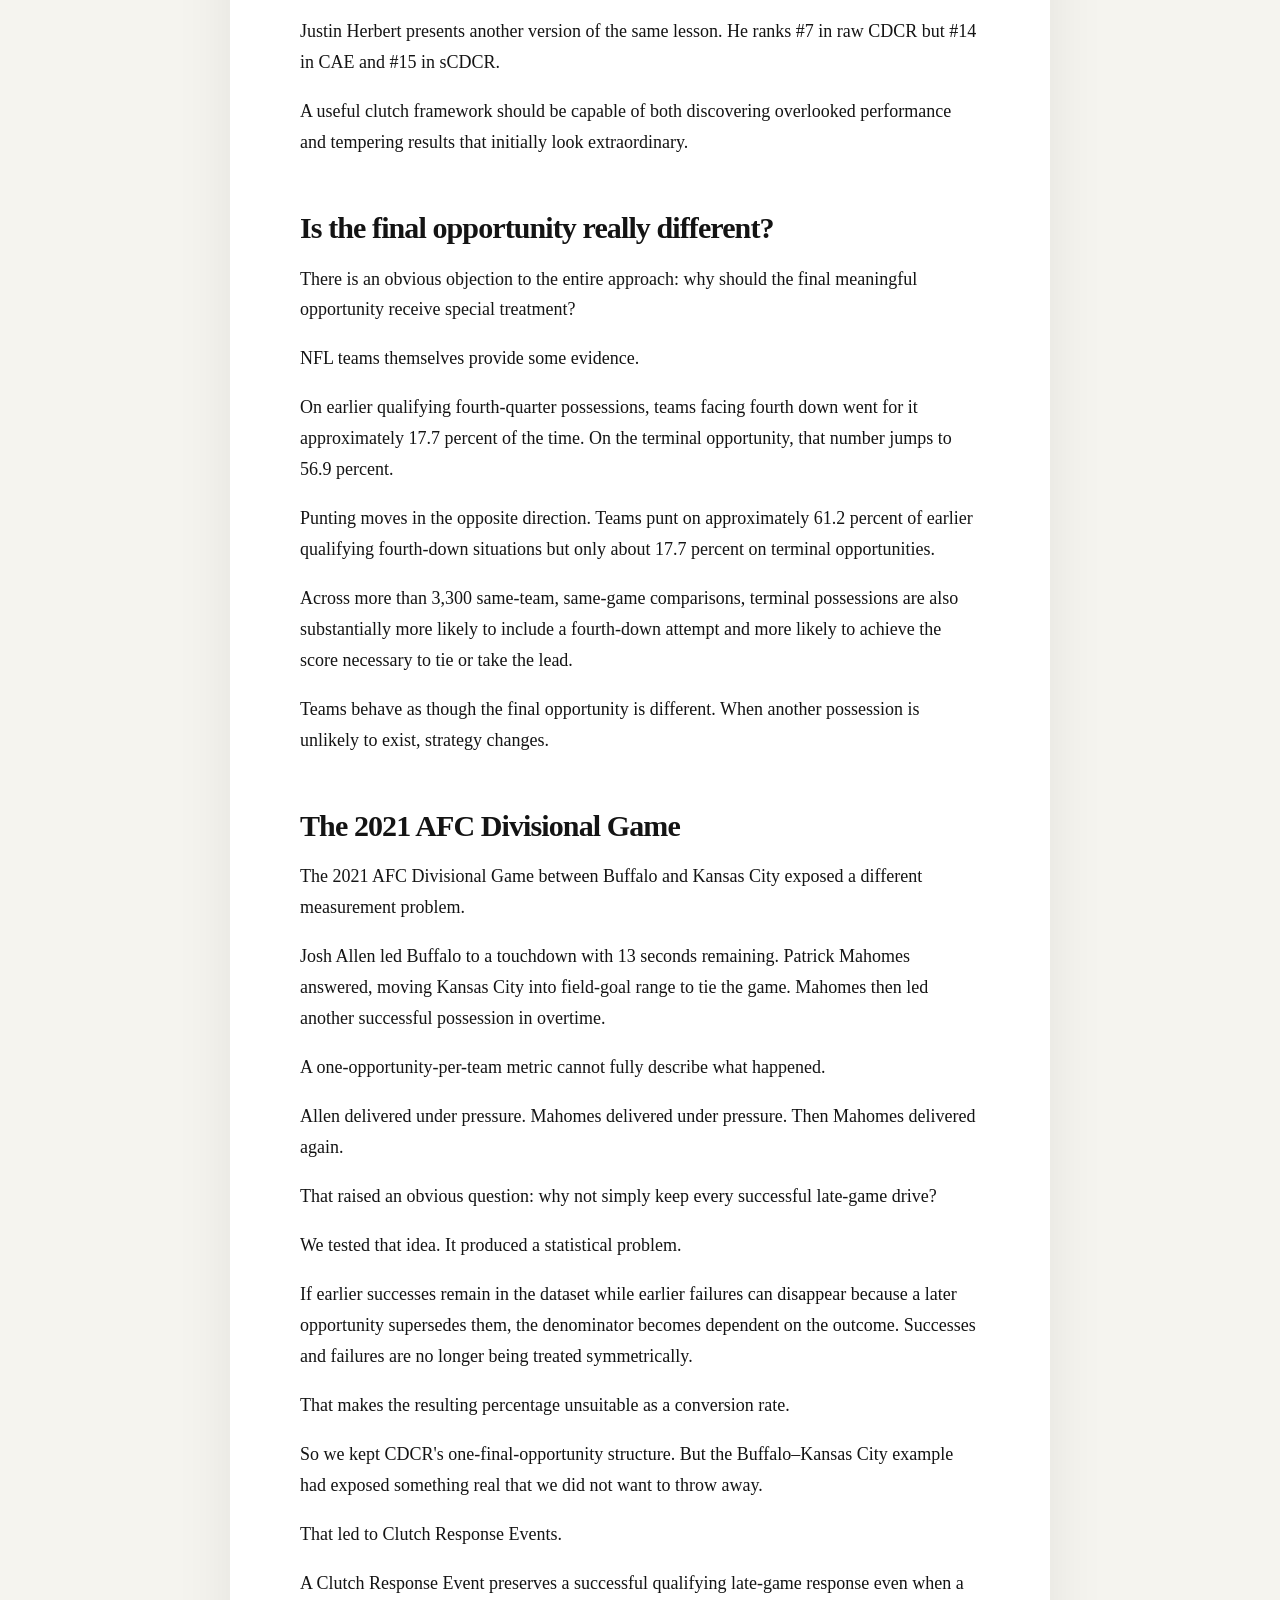
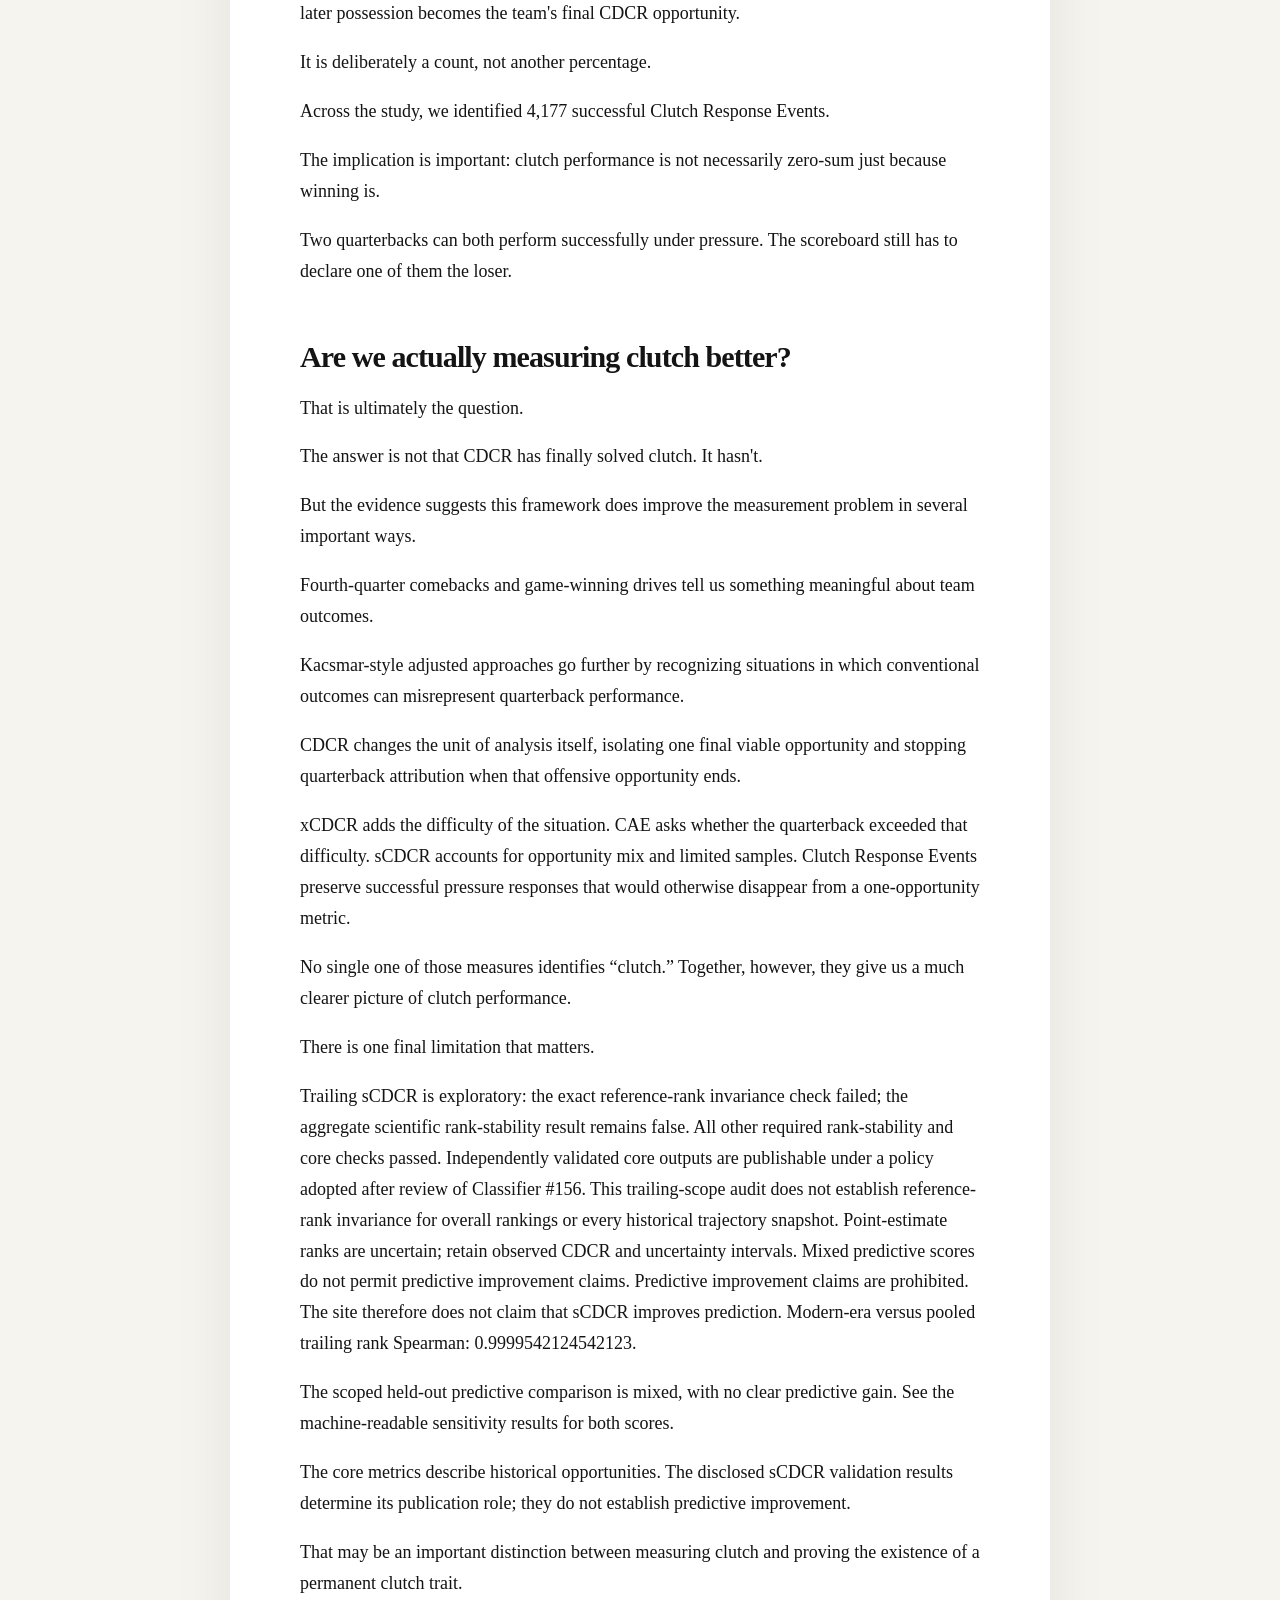
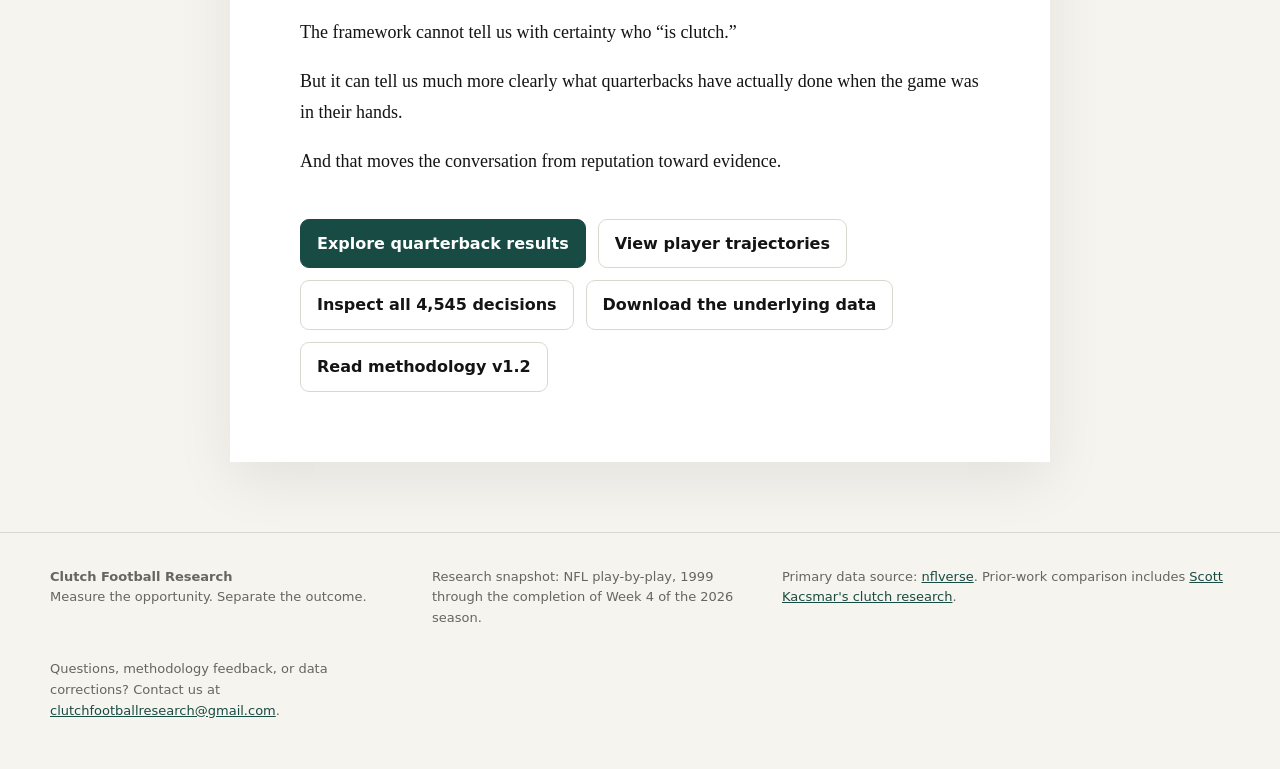
==== commit e2669d0a: "Publish Clutch Football Research" ====
--- a/index.html
+++ b/index.html
@@ -17,6 +17,7 @@
   </div>
 </header>
 <main>
+<aside class="shell transparency-box" aria-label="sCDCR publication status"><h2>sCDCR publication status</h2><p>Trailing sCDCR is exploratory: the exact reference-rank invariance check failed; the aggregate scientific rank-stability result remains false. All other required rank-stability and core checks passed. Independently validated core outputs are publishable under a policy adopted after review of Classifier #156. This trailing-scope audit does not establish reference-rank invariance for overall rankings or every historical trajectory snapshot. Point-estimate ranks are uncertain; retain observed CDCR and uncertainty intervals. Mixed predictive scores do not permit predictive improvement claims. Predictive improvement claims are prohibited. The site therefore does not claim that sCDCR improves prediction. Modern-era versus pooled trailing rank Spearman: 0.9999542124542123.</p><p><a href="downloads/publication_policy.json">Policy and scientific results (JSON)</a></p></aside>
 
 <section class="hero article-hero">
   <div class="shell article-shell">
@@ -39,7 +40,7 @@
 
 <p>The more realistic objective was to ask whether clutch quarterback performance could be measured in a way that was consistent, repeatable and less dependent on what happened after the quarterback left the field.</p>
 
-<p>After examining 4,531 late-game opportunities across NFL seasons from 1999 through the current 2026 research snapshot, the answer appears to be yes — with an important qualification.</p>
+<p>After examining 4,545 late-game opportunities across NFL seasons from 1999 through the current 2026 research snapshot, the answer appears to be yes — with an important qualification.</p>
 
 <p>There probably is no single clutch statistic.</p>
 
@@ -103,14 +104,14 @@
 
 <p>The measures are related. They should be.</p>
 
-<p>The Spearman rank correlation between the raw game-outcome measure and CDCR is about 0.66.</p>
+<p>The Spearman rank correlation between the raw game-outcome measure and CDCR is about 0.64.</p>
 
 <p>But that is nowhere close to saying the two measures are interchangeable.</p>
 
-<p>Among the 64 quarterbacks in the common qualified cohort, 29 move at least 10 ranking positions, 15 move at least 20, and 5 move at least 30. The average quarterback moves about 11.6 ranking places.</p>
+<p>Among the 64 quarterbacks in the common qualified cohort, 30 move at least 10 ranking positions, 15 move at least 20, and 5 move at least 30. The average quarterback moves about 11.7 ranking places.</p>
 
 <figure class="wide-figure rank-scatter">
-  <svg viewBox="0 0 760 760" role="img" aria-label="Scatter plot comparing Kacsmar-style raw outcome rank and CDCR rank for all qualified quarterbacks"><rect width="100%" height="100%" fill="white"/><line x1="72.0" y1="38" x2="72.0" y2="688" class="scatter-grid"/><line x1="72" y1="38.0" x2="732" y2="38.0" class="scatter-grid"/><text x="72.0" y="712" text-anchor="middle" class="scatter-axis">1</text><text x="58" y="42.0" text-anchor="end" class="scatter-axis">1</text><line x1="164.8" y1="38" x2="164.8" y2="688" class="scatter-grid"/><line x1="72" y1="129.4" x2="732" y2="129.4" class="scatter-grid"/><text x="164.8" y="712" text-anchor="middle" class="scatter-axis">10</text><text x="58" y="133.4" text-anchor="end" class="scatter-axis">10</text><line x1="267.9" y1="38" x2="267.9" y2="688" class="scatter-grid"/><line x1="72" y1="231.0" x2="732" y2="231.0" class="scatter-grid"/><text x="267.9" y="712" text-anchor="middle" class="scatter-axis">20</text><text x="58" y="235.0" text-anchor="end" class="scatter-axis">20</text><line x1="371.1" y1="38" x2="371.1" y2="688" class="scatter-grid"/><line x1="72" y1="332.5" x2="732" y2="332.5" class="scatter-grid"/><text x="371.1" y="712" text-anchor="middle" class="scatter-axis">30</text><text x="58" y="336.5" text-anchor="end" class="scatter-axis">30</text><line x1="474.2" y1="38" x2="474.2" y2="688" class="scatter-grid"/><line x1="72" y1="434.1" x2="732" y2="434.1" class="scatter-grid"/><text x="474.2" y="712" text-anchor="middle" class="scatter-axis">40</text><text x="58" y="438.1" text-anchor="end" class="scatter-axis">40</text><line x1="577.3" y1="38" x2="577.3" y2="688" class="scatter-grid"/><line x1="72" y1="535.7" x2="732" y2="535.7" class="scatter-grid"/><text x="577.3" y="712" text-anchor="middle" class="scatter-axis">50</text><text x="58" y="539.7" text-anchor="end" class="scatter-axis">50</text><line x1="680.4" y1="38" x2="680.4" y2="688" class="scatter-grid"/><line x1="72" y1="637.2" x2="732" y2="637.2" class="scatter-grid"/><text x="680.4" y="712" text-anchor="middle" class="scatter-axis">60</text><text x="58" y="641.2" text-anchor="end" class="scatter-axis">60</text><line x1="732.0" y1="38" x2="732.0" y2="688" class="scatter-grid"/><line x1="72" y1="688.0" x2="732" y2="688.0" class="scatter-grid"/><text x="732.0" y="712" text-anchor="middle" class="scatter-axis">65</text><text x="58" y="692.0" text-anchor="end" class="scatter-axis">65</text><line x1="72.0" y1="38.0" x2="732.0" y2="688.0" class="scatter-agreement"/><circle cx="82.3" cy="38.0" r="4.6" class="scatter-point"><title>Patrick Mahomes: Kacsmar-style raw #2, CDCR #1</title></circle><circle cx="206.1" cy="48.2" r="4.6" class="scatter-point"><title>Steve McNair: Kacsmar-style raw #14, CDCR #2</title></circle><circle cx="237.0" cy="58.3" r="4.6" class="scatter-point"><title>Drew Brees: Kacsmar-style raw #17, CDCR #3</title></circle><circle cx="92.6" cy="68.5" r="4.6" class="scatter-point"><title>Peyton Manning: Kacsmar-style raw #3, CDCR #4</title></circle><circle cx="484.5" cy="78.6" r="4.6" class="scatter-point"><title>Justin Herbert: Kacsmar-style raw #41, CDCR #5</title></circle><text x="491.5" y="71.6" text-anchor="start" class="scatter-label">Justin Herbert</text><circle cx="72.0" cy="88.8" r="4.6" class="scatter-point"><title>Tom Brady: Kacsmar-style raw #1, CDCR #6</title></circle><circle cx="577.3" cy="98.9" r="4.6" class="scatter-point"><title>Joe Burrow: Kacsmar-style raw #50, CDCR #7</title></circle><text x="570.3" y="91.9" text-anchor="end" class="scatter-label">Joe Burrow</text><circle cx="102.9" cy="109.1" r="4.6" class="scatter-point"><title>Ben Roethlisberger: Kacsmar-style raw #4, CDCR #8</title></circle><circle cx="216.4" cy="119.2" r="4.6" class="scatter-point"><title>Jared Goff: Kacsmar-style raw #15, CDCR #9</title></circle><circle cx="371.1" cy="129.4" r="4.6" class="scatter-point"><title>Eli Manning: Kacsmar-style raw #30, CDCR #10</title></circle><circle cx="144.2" cy="139.6" r="4.6" class="scatter-point"><title>Jake Delhomme: Kacsmar-style raw #8, CDCR #11</title></circle><circle cx="195.8" cy="149.7" r="4.6" class="scatter-point"><title>Ryan Tannehill: Kacsmar-style raw #13, CDCR #12</title></circle><circle cx="288.6" cy="159.9" r="4.6" class="scatter-point"><title>Derek Carr: Kacsmar-style raw #22, CDCR #13</title></circle><circle cx="113.2" cy="170.0" r="4.6" class="scatter-point"><title>Josh Allen: Kacsmar-style raw #5, CDCR #14</title></circle><circle cx="319.5" cy="180.2" r="4.6" class="scatter-point"><title>Carson Palmer: Kacsmar-style raw #25, CDCR #15</title></circle><circle cx="175.1" cy="190.3" r="4.6" class="scatter-point"><title>Dak Prescott: Kacsmar-style raw #11, CDCR #16</title></circle><circle cx="463.9" cy="200.5" r="4.6" class="scatter-point"><title>Geno Smith: Kacsmar-style raw #39, CDCR #17</title></circle><circle cx="402.0" cy="210.7" r="4.6" class="scatter-point"><title>Marcus Mariota: Kacsmar-style raw #33, CDCR #18</title></circle><circle cx="185.4" cy="220.8" r="4.6" class="scatter-point"><title>Jake Plummer: Kacsmar-style raw #12, CDCR #19</title></circle><circle cx="618.6" cy="231.0" r="4.6" class="scatter-point"><title>Rich Gannon: Kacsmar-style raw #54, CDCR #20</title></circle><text x="611.6" y="224.0" text-anchor="end" class="scatter-label">Rich Gannon</text><circle cx="412.3" cy="241.1" r="4.6" class="scatter-point"><title>Aaron Rodgers: Kacsmar-style raw #34, CDCR #21</title></circle><circle cx="123.6" cy="251.3" r="4.6" class="scatter-point"><title>Tony Romo: Kacsmar-style raw #6, CDCR #22</title></circle><circle cx="298.9" cy="261.4" r="4.6" class="scatter-point"><title>Kirk Cousins: Kacsmar-style raw #23, CDCR #23</title></circle><circle cx="247.3" cy="271.6" r="4.6" class="scatter-point"><title>Matthew Stafford: Kacsmar-style raw #18, CDCR #24</title></circle><circle cx="164.8" cy="281.8" r="4.6" class="scatter-point"><title>Jay Cutler: Kacsmar-style raw #10, CDCR #25</title></circle><circle cx="133.9" cy="291.9" r="4.6" class="scatter-point"><title>David Garrard: Kacsmar-style raw #7, CDCR #26</title></circle><circle cx="278.2" cy="302.1" r="4.6" class="scatter-point"><title>Marc Bulger: Kacsmar-style raw #21, CDCR #27</title></circle><circle cx="340.1" cy="312.2" r="4.6" class="scatter-point"><title>Brett Favre: Kacsmar-style raw #27, CDCR #28</title></circle><circle cx="608.2" cy="322.4" r="4.6" class="scatter-point"><title>Cam Newton: Kacsmar-style raw #53, CDCR #29</title></circle><text x="601.2" y="315.4" text-anchor="end" class="scatter-label">Cam Newton</text><circle cx="443.2" cy="332.5" r="4.6" class="scatter-point"><title>Mike Vick: Kacsmar-style raw #37, CDCR #30</title></circle><circle cx="154.5" cy="342.7" r="4.6" class="scatter-point"><title>Aaron Brooks: Kacsmar-style raw #9, CDCR #31</title></circle><circle cx="525.8" cy="352.8" r="4.6" class="scatter-point"><title>Matt Schaub: Kacsmar-style raw #45, CDCR #32</title></circle><circle cx="257.6" cy="363.0" r="4.6" class="scatter-point"><title>Matt Ryan: Kacsmar-style raw #19, CDCR #33</title></circle><circle cx="515.4" cy="373.2" r="4.6" class="scatter-point"><title>Brian Griese: Kacsmar-style raw #44, CDCR #34</title></circle><circle cx="474.2" cy="383.3" r="4.6" class="scatter-point"><title>Trent Green: Kacsmar-style raw #40, CDCR #35</title></circle><circle cx="670.1" cy="393.5" r="4.6" class="scatter-point"><title>Jameis Winston: Kacsmar-style raw #59, CDCR #36</title></circle><circle cx="422.6" cy="403.6" r="4.6" class="scatter-point"><title>Lamar Jackson: Kacsmar-style raw #35, CDCR #37</title></circle><circle cx="432.9" cy="413.8" r="4.6" class="scatter-point"><title>Andy Dalton: Kacsmar-style raw #36, CDCR #38</title></circle><circle cx="391.7" cy="423.9" r="4.6" class="scatter-point"><title>Jeff Garcia: Kacsmar-style raw #32, CDCR #39</title></circle><circle cx="226.7" cy="434.1" r="4.6" class="scatter-point"><title>Matt Hasselbeck: Kacsmar-style raw #16, CDCR #40</title></circle><text x="233.7" y="427.1" text-anchor="start" class="scatter-label">Matt Hasselbeck</text><circle cx="567.0" cy="444.2" r="4.6" class="scatter-point"><title>Matt Cassel: Kacsmar-style raw #49, CDCR #41</title></circle><circle cx="628.9" cy="454.4" r="4.6" class="scatter-point"><title>Philip Rivers: Kacsmar-style raw #55, CDCR #42</title></circle><circle cx="659.8" cy="464.6" r="4.6" class="scatter-point"><title>Baker Mayfield: Kacsmar-style raw #58, CDCR #43</title></circle><circle cx="597.9" cy="474.7" r="4.6" class="scatter-point"><title>Joe Flacco: Kacsmar-style raw #52, CDCR #44</title></circle><circle cx="350.4" cy="484.9" r="4.6" class="scatter-point"><title>Brad Johnson: Kacsmar-style raw #28, CDCR #45</title></circle><circle cx="587.6" cy="495.0" r="4.6" class="scatter-point"><title>Carson Wentz: Kacsmar-style raw #51, CDCR #46</title></circle><circle cx="680.4" cy="505.2" r="4.6" class="scatter-point"><title>Chad Pennington: Kacsmar-style raw #60, CDCR #47</title></circle><circle cx="536.1" cy="515.3" r="4.6" class="scatter-point"><title>Daniel Jones: Kacsmar-style raw #46, CDCR #48</title></circle><circle cx="556.7" cy="525.5" r="4.6" class="scatter-point"><title>Kyler Murray: Kacsmar-style raw #48, CDCR #49</title></circle><circle cx="309.2" cy="535.7" r="4.6" class="scatter-point"><title>Russell Wilson: Kacsmar-style raw #24, CDCR #50</title></circle><text x="316.2" y="528.7" text-anchor="start" class="scatter-label">Russell Wilson</text><circle cx="649.5" cy="545.8" r="4.6" class="scatter-point"><title>David Carr: Kacsmar-style raw #57, CDCR #51</title></circle><circle cx="267.9" cy="556.0" r="4.6" class="scatter-point"><title>Deshaun Watson: Kacsmar-style raw #20, CDCR #52</title></circle><text x="274.9" y="549.0" text-anchor="start" class="scatter-label">Deshaun Watson</text><circle cx="690.8" cy="566.1" r="4.6" class="scatter-point"><title>Ryan Fitzpatrick: Kacsmar-style raw #61, CDCR #53</title></circle><circle cx="639.2" cy="576.3" r="4.6" class="scatter-point"><title>Drew Bledsoe: Kacsmar-style raw #56, CDCR #54</title></circle><circle cx="381.4" cy="586.4" r="4.6" class="scatter-point"><title>Kerry Collins: Kacsmar-style raw #31, CDCR #55</title></circle><text x="388.4" y="579.4" text-anchor="start" class="scatter-label">Kerry Collins</text><circle cx="505.1" cy="596.6" r="4.6" class="scatter-point"><title>Kurt Warner: Kacsmar-style raw #43, CDCR #56</title></circle><circle cx="453.6" cy="606.8" r="4.6" class="scatter-point"><title>Trevor Lawrence: Kacsmar-style raw #38, CDCR #57</title></circle><circle cx="546.4" cy="616.9" r="4.6" class="scatter-point"><title>Jon Kitna: Kacsmar-style raw #47, CDCR #58</title></circle><circle cx="360.8" cy="627.1" r="4.6" class="scatter-point"><title>Donovan McNabb: Kacsmar-style raw #29, CDCR #59</title></circle><text x="367.8" y="620.1" text-anchor="start" class="scatter-label">Donovan McNabb</text><circle cx="721.7" cy="637.2" r="4.6" class="scatter-point"><title>Jacoby Brissett: Kacsmar-style raw #64, CDCR #60</title></circle><circle cx="732.0" cy="647.4" r="4.6" class="scatter-point"><title>Josh McCown: Kacsmar-style raw #65, CDCR #61</title></circle><circle cx="329.8" cy="657.5" r="4.6" class="scatter-point"><title>Alex Smith: Kacsmar-style raw #26, CDCR #62</title></circle><text x="336.8" y="650.5" text-anchor="start" class="scatter-label">Alex Smith</text><circle cx="711.4" cy="667.7" r="4.6" class="scatter-point"><title>Blake Bortles: Kacsmar-style raw #63, CDCR #63</title></circle><circle cx="701.1" cy="677.8" r="4.6" class="scatter-point"><title>Jason Campbell: Kacsmar-style raw #62, CDCR #64</title></circle><text x="402.0" y="740" text-anchor="middle" class="scatter-title">Kacsmar-style raw outcome rank</text><text x="20" y="363.0" text-anchor="middle" class="scatter-title" transform="rotate(-90 20 363.0)">CDCR rank</text></svg>
+  <svg viewBox="0 0 760 760" role="img" aria-label="Scatter plot comparing Kacsmar-style raw outcome rank and CDCR rank for all qualified quarterbacks"><rect width="100%" height="100%" fill="white"/><line x1="72.0" y1="38" x2="72.0" y2="688" class="scatter-grid"/><line x1="72" y1="38.0" x2="732" y2="38.0" class="scatter-grid"/><text x="72.0" y="712" text-anchor="middle" class="scatter-axis">1</text><text x="58" y="42.0" text-anchor="end" class="scatter-axis">1</text><line x1="164.8" y1="38" x2="164.8" y2="688" class="scatter-grid"/><line x1="72" y1="129.4" x2="732" y2="129.4" class="scatter-grid"/><text x="164.8" y="712" text-anchor="middle" class="scatter-axis">10</text><text x="58" y="133.4" text-anchor="end" class="scatter-axis">10</text><line x1="267.9" y1="38" x2="267.9" y2="688" class="scatter-grid"/><line x1="72" y1="231.0" x2="732" y2="231.0" class="scatter-grid"/><text x="267.9" y="712" text-anchor="middle" class="scatter-axis">20</text><text x="58" y="235.0" text-anchor="end" class="scatter-axis">20</text><line x1="371.1" y1="38" x2="371.1" y2="688" class="scatter-grid"/><line x1="72" y1="332.5" x2="732" y2="332.5" class="scatter-grid"/><text x="371.1" y="712" text-anchor="middle" class="scatter-axis">30</text><text x="58" y="336.5" text-anchor="end" class="scatter-axis">30</text><line x1="474.2" y1="38" x2="474.2" y2="688" class="scatter-grid"/><line x1="72" y1="434.1" x2="732" y2="434.1" class="scatter-grid"/><text x="474.2" y="712" text-anchor="middle" class="scatter-axis">40</text><text x="58" y="438.1" text-anchor="end" class="scatter-axis">40</text><line x1="577.3" y1="38" x2="577.3" y2="688" class="scatter-grid"/><line x1="72" y1="535.7" x2="732" y2="535.7" class="scatter-grid"/><text x="577.3" y="712" text-anchor="middle" class="scatter-axis">50</text><text x="58" y="539.7" text-anchor="end" class="scatter-axis">50</text><line x1="680.4" y1="38" x2="680.4" y2="688" class="scatter-grid"/><line x1="72" y1="637.2" x2="732" y2="637.2" class="scatter-grid"/><text x="680.4" y="712" text-anchor="middle" class="scatter-axis">60</text><text x="58" y="641.2" text-anchor="end" class="scatter-axis">60</text><line x1="732.0" y1="38" x2="732.0" y2="688" class="scatter-grid"/><line x1="72" y1="688.0" x2="732" y2="688.0" class="scatter-grid"/><text x="732.0" y="712" text-anchor="middle" class="scatter-axis">65</text><text x="58" y="692.0" text-anchor="end" class="scatter-axis">65</text><line x1="72.0" y1="38.0" x2="732.0" y2="688.0" class="scatter-agreement"/><circle cx="82.3" cy="38.0" r="4.6" class="scatter-point"><title>Patrick Mahomes: Kacsmar-style raw #2, CDCR #1</title></circle><circle cx="206.1" cy="48.2" r="4.6" class="scatter-point"><title>Steve McNair: Kacsmar-style raw #14, CDCR #2</title></circle><circle cx="237.0" cy="58.3" r="4.6" class="scatter-point"><title>Drew Brees: Kacsmar-style raw #17, CDCR #3</title></circle><circle cx="92.6" cy="68.5" r="4.6" class="scatter-point"><title>Peyton Manning: Kacsmar-style raw #3, CDCR #4</title></circle><circle cx="72.0" cy="78.6" r="4.6" class="scatter-point"><title>Tom Brady: Kacsmar-style raw #1, CDCR #5</title></circle><circle cx="102.9" cy="88.8" r="4.6" class="scatter-point"><title>Ben Roethlisberger: Kacsmar-style raw #4, CDCR #6</title></circle><circle cx="515.4" cy="98.9" r="4.6" class="scatter-point"><title>Justin Herbert: Kacsmar-style raw #44, CDCR #7</title></circle><text x="522.4" y="91.9" text-anchor="start" class="scatter-label">Justin Herbert</text><circle cx="257.6" cy="109.1" r="4.6" class="scatter-point"><title>Jared Goff: Kacsmar-style raw #19, CDCR #8</title></circle><circle cx="597.9" cy="119.2" r="4.6" class="scatter-point"><title>Joe Burrow: Kacsmar-style raw #52, CDCR #9</title></circle><text x="590.9" y="112.2" text-anchor="end" class="scatter-label">Joe Burrow</text><circle cx="371.1" cy="129.4" r="4.6" class="scatter-point"><title>Eli Manning: Kacsmar-style raw #30, CDCR #10</title></circle><circle cx="144.2" cy="139.6" r="4.6" class="scatter-point"><title>Jake Delhomme: Kacsmar-style raw #8, CDCR #11</title></circle><circle cx="195.8" cy="149.7" r="4.6" class="scatter-point"><title>Ryan Tannehill: Kacsmar-style raw #13, CDCR #12</title></circle><circle cx="288.6" cy="159.9" r="4.6" class="scatter-point"><title>Derek Carr: Kacsmar-style raw #22, CDCR #13</title></circle><circle cx="154.5" cy="170.0" r="4.6" class="scatter-point"><title>Dak Prescott: Kacsmar-style raw #9, CDCR #14</title></circle><circle cx="309.2" cy="180.2" r="4.6" class="scatter-point"><title>Carson Palmer: Kacsmar-style raw #24, CDCR #15</title></circle><circle cx="113.2" cy="190.3" r="4.6" class="scatter-point"><title>Josh Allen: Kacsmar-style raw #5, CDCR #16</title></circle><circle cx="463.9" cy="200.5" r="4.6" class="scatter-point"><title>Geno Smith: Kacsmar-style raw #39, CDCR #17</title></circle><circle cx="402.0" cy="210.7" r="4.6" class="scatter-point"><title>Marcus Mariota: Kacsmar-style raw #33, CDCR #18</title></circle><circle cx="185.4" cy="220.8" r="4.6" class="scatter-point"><title>Jake Plummer: Kacsmar-style raw #12, CDCR #19</title></circle><circle cx="618.6" cy="231.0" r="4.6" class="scatter-point"><title>Rich Gannon: Kacsmar-style raw #54, CDCR #20</title></circle><text x="611.6" y="224.0" text-anchor="end" class="scatter-label">Rich Gannon</text><circle cx="123.6" cy="241.1" r="4.6" class="scatter-point"><title>Tony Romo: Kacsmar-style raw #6, CDCR #21</title></circle><circle cx="247.3" cy="251.3" r="4.6" class="scatter-point"><title>Matthew Stafford: Kacsmar-style raw #18, CDCR #22</title></circle><circle cx="432.9" cy="261.4" r="4.6" class="scatter-point"><title>Aaron Rodgers: Kacsmar-style raw #36, CDCR #23</title></circle><circle cx="175.1" cy="271.6" r="4.6" class="scatter-point"><title>Jay Cutler: Kacsmar-style raw #11, CDCR #24</title></circle><circle cx="133.9" cy="281.8" r="4.6" class="scatter-point"><title>David Garrard: Kacsmar-style raw #7, CDCR #25</title></circle><circle cx="319.5" cy="291.9" r="4.6" class="scatter-point"><title>Kirk Cousins: Kacsmar-style raw #25, CDCR #26</title></circle><circle cx="278.2" cy="302.1" r="4.6" class="scatter-point"><title>Marc Bulger: Kacsmar-style raw #21, CDCR #27</title></circle><circle cx="340.1" cy="312.2" r="4.6" class="scatter-point"><title>Brett Favre: Kacsmar-style raw #27, CDCR #28</title></circle><circle cx="608.2" cy="322.4" r="4.6" class="scatter-point"><title>Cam Newton: Kacsmar-style raw #53, CDCR #29</title></circle><text x="601.2" y="315.4" text-anchor="end" class="scatter-label">Cam Newton</text><circle cx="443.2" cy="332.5" r="4.6" class="scatter-point"><title>Mike Vick: Kacsmar-style raw #37, CDCR #30</title></circle><circle cx="164.8" cy="342.7" r="4.6" class="scatter-point"><title>Aaron Brooks: Kacsmar-style raw #10, CDCR #31</title></circle><circle cx="525.8" cy="352.8" r="4.6" class="scatter-point"><title>Matt Schaub: Kacsmar-style raw #45, CDCR #32</title></circle><circle cx="267.9" cy="363.0" r="4.6" class="scatter-point"><title>Matt Ryan: Kacsmar-style raw #20, CDCR #33</title></circle><circle cx="505.1" cy="373.2" r="4.6" class="scatter-point"><title>Brian Griese: Kacsmar-style raw #43, CDCR #34</title></circle><circle cx="474.2" cy="383.3" r="4.6" class="scatter-point"><title>Trent Green: Kacsmar-style raw #40, CDCR #35</title></circle><circle cx="670.1" cy="393.5" r="4.6" class="scatter-point"><title>Jameis Winston: Kacsmar-style raw #59, CDCR #36</title></circle><circle cx="412.3" cy="403.6" r="4.6" class="scatter-point"><title>Lamar Jackson: Kacsmar-style raw #34, CDCR #37</title></circle><circle cx="422.6" cy="413.8" r="4.6" class="scatter-point"><title>Andy Dalton: Kacsmar-style raw #35, CDCR #38</title></circle><circle cx="391.7" cy="423.9" r="4.6" class="scatter-point"><title>Jeff Garcia: Kacsmar-style raw #32, CDCR #39</title></circle><circle cx="226.7" cy="434.1" r="4.6" class="scatter-point"><title>Matt Hasselbeck: Kacsmar-style raw #16, CDCR #40</title></circle><text x="233.7" y="427.1" text-anchor="start" class="scatter-label">Matt Hasselbeck</text><circle cx="567.0" cy="444.2" r="4.6" class="scatter-point"><title>Matt Cassel: Kacsmar-style raw #49, CDCR #41</title></circle><circle cx="628.9" cy="454.4" r="4.6" class="scatter-point"><title>Philip Rivers: Kacsmar-style raw #55, CDCR #42</title></circle><circle cx="216.4" cy="464.6" r="4.6" class="scatter-point"><title>Deshaun Watson: Kacsmar-style raw #15, CDCR #43</title></circle><text x="223.4" y="457.6" text-anchor="start" class="scatter-label">Deshaun Watson</text><circle cx="659.8" cy="474.7" r="4.6" class="scatter-point"><title>Baker Mayfield: Kacsmar-style raw #58, CDCR #44</title></circle><circle cx="587.6" cy="484.9" r="4.6" class="scatter-point"><title>Joe Flacco: Kacsmar-style raw #51, CDCR #45</title></circle><circle cx="350.4" cy="495.0" r="4.6" class="scatter-point"><title>Brad Johnson: Kacsmar-style raw #28, CDCR #46</title></circle><circle cx="577.3" cy="505.2" r="4.6" class="scatter-point"><title>Carson Wentz: Kacsmar-style raw #50, CDCR #47</title></circle><circle cx="680.4" cy="515.3" r="4.6" class="scatter-point"><title>Chad Pennington: Kacsmar-style raw #60, CDCR #48</title></circle><circle cx="536.1" cy="525.5" r="4.6" class="scatter-point"><title>Daniel Jones: Kacsmar-style raw #46, CDCR #49</title></circle><circle cx="556.7" cy="535.7" r="4.6" class="scatter-point"><title>Kyler Murray: Kacsmar-style raw #48, CDCR #50</title></circle><circle cx="298.9" cy="545.8" r="4.6" class="scatter-point"><title>Russell Wilson: Kacsmar-style raw #23, CDCR #51</title></circle><text x="305.9" y="538.8" text-anchor="start" class="scatter-label">Russell Wilson</text><circle cx="649.5" cy="556.0" r="4.6" class="scatter-point"><title>David Carr: Kacsmar-style raw #57, CDCR #52</title></circle><circle cx="690.8" cy="566.1" r="4.6" class="scatter-point"><title>Ryan Fitzpatrick: Kacsmar-style raw #61, CDCR #53</title></circle><circle cx="639.2" cy="576.3" r="4.6" class="scatter-point"><title>Drew Bledsoe: Kacsmar-style raw #56, CDCR #54</title></circle><circle cx="381.4" cy="586.4" r="4.6" class="scatter-point"><title>Kerry Collins: Kacsmar-style raw #31, CDCR #55</title></circle><text x="388.4" y="579.4" text-anchor="start" class="scatter-label">Kerry Collins</text><circle cx="494.8" cy="596.6" r="4.6" class="scatter-point"><title>Kurt Warner: Kacsmar-style raw #42, CDCR #56</title></circle><circle cx="453.6" cy="606.8" r="4.6" class="scatter-point"><title>Trevor Lawrence: Kacsmar-style raw #38, CDCR #57</title></circle><circle cx="546.4" cy="616.9" r="4.6" class="scatter-point"><title>Jon Kitna: Kacsmar-style raw #47, CDCR #58</title></circle><circle cx="360.8" cy="627.1" r="4.6" class="scatter-point"><title>Donovan McNabb: Kacsmar-style raw #29, CDCR #59</title></circle><text x="367.8" y="620.1" text-anchor="start" class="scatter-label">Donovan McNabb</text><circle cx="732.0" cy="637.2" r="4.6" class="scatter-point"><title>Jacoby Brissett: Kacsmar-style raw #65, CDCR #60</title></circle><circle cx="721.7" cy="647.4" r="4.6" class="scatter-point"><title>Josh McCown: Kacsmar-style raw #64, CDCR #61</title></circle><circle cx="329.8" cy="657.5" r="4.6" class="scatter-point"><title>Alex Smith: Kacsmar-style raw #26, CDCR #62</title></circle><text x="336.8" y="650.5" text-anchor="start" class="scatter-label">Alex Smith</text><circle cx="711.4" cy="667.7" r="4.6" class="scatter-point"><title>Blake Bortles: Kacsmar-style raw #63, CDCR #63</title></circle><circle cx="701.1" cy="677.8" r="4.6" class="scatter-point"><title>Jason Campbell: Kacsmar-style raw #62, CDCR #64</title></circle><text x="402.0" y="740" text-anchor="middle" class="scatter-title">Kacsmar-style raw outcome rank</text><text x="20" y="363.0" text-anchor="middle" class="scatter-title" transform="rotate(-90 20 363.0)">CDCR rank</text></svg>
   <figcaption>Every qualified quarterback is shown. The dashed diagonal represents identical ranking under the two frameworks. Points above the line are ranked better by CDCR; points below it are ranked better by the Kacsmar-style raw game-outcome measure.</figcaption>
 </figure>
 
@@ -193,7 +194,7 @@
 <thead><tr>
 <th>CDCR Rank</th><th>Quarterback</th><th>Opps</th><th>Raw CDCR</th><th>xCDCR</th><th>CAE</th><th>CAE Rank</th><th>sCDCR</th><th>sCDCR Rank</th><th>Kacsmar Raw Rank</th><th>Kacsmar Adj. Rank</th>
 </tr></thead>
-<tbody><tr><td>1</td><td>Patrick Mahomes</td><td>40</td><td>65.0%</td><td>51.0%</td><td>+14.0 pp</td><td>5</td><td>47.6%</td><td>7</td><td>2</td><td>1</td></tr><tr><td>2</td><td>Steve McNair</td><td>27</td><td>63.0%</td><td>46.4%</td><td>+16.5 pp</td><td>1</td><td>47.2%</td><td>8</td><td>14</td><td>41</td></tr><tr><td>3</td><td>Drew Brees</td><td>82</td><td>58.5%</td><td>47.7%</td><td>+10.8 pp</td><td>8</td><td>47.9%</td><td>5</td><td>17</td><td>6</td></tr><tr><td>4</td><td>Peyton Manning</td><td>60</td><td>58.3%</td><td>43.9%</td><td>+14.4 pp</td><td>4</td><td>48.8%</td><td>3</td><td>3</td><td>4</td></tr><tr><td>5</td><td>Justin Herbert</td><td>35</td><td>57.1%</td><td>49.4%</td><td>+7.7 pp</td><td>15</td><td>45.5%</td><td>14</td><td>41</td><td>30</td></tr><tr><td>6</td><td>Tom Brady</td><td>83</td><td>56.6%</td><td>41.9%</td><td>+14.7 pp</td><td>3</td><td>49.8%</td><td>1</td><td>1</td><td>3</td></tr><tr><td>7</td><td>Joe Burrow</td><td>25</td><td>56.0%</td><td>56.0%</td><td>-0.0 pp</td><td>38</td><td>43.6%</td><td>38</td><td>50</td><td>5</td></tr><tr><td>8</td><td>Ben Roethlisberger</td><td>77</td><td>55.8%</td><td>43.4%</td><td>+12.4 pp</td><td>6</td><td>48.6%</td><td>4</td><td>4</td><td>8</td></tr><tr><td>9</td><td>Jared Goff</td><td>36</td><td>55.6%</td><td>47.5%</td><td>+8.1 pp</td><td>13</td><td>45.7%</td><td>13</td><td>15</td><td>19</td></tr><tr><td>10</td><td>Eli Manning</td><td>69</td><td>53.6%</td><td>37.9%</td><td>+15.7 pp</td><td>2</td><td>49.6%</td><td>2</td><td>30</td><td>23</td></tr></tbody>
+<tbody><tr><td>1</td><td>Patrick Mahomes</td><td>40</td><td>65.0%</td><td>50.9%</td><td>+14.1 pp</td><td>5</td><td>47.6%</td><td>7</td><td>2</td><td>1</td></tr><tr><td>2</td><td>Steve McNair</td><td>27</td><td>63.0%</td><td>46.5%</td><td>+16.5 pp</td><td>1</td><td>47.2%</td><td>8</td><td>14</td><td>41</td></tr><tr><td>3</td><td>Drew Brees</td><td>82</td><td>58.5%</td><td>47.8%</td><td>+10.8 pp</td><td>8</td><td>47.9%</td><td>5</td><td>17</td><td>6</td></tr><tr><td>4</td><td>Peyton Manning</td><td>60</td><td>58.3%</td><td>44.0%</td><td>+14.4 pp</td><td>4</td><td>48.8%</td><td>3</td><td>3</td><td>4</td></tr><tr><td>5</td><td>Tom Brady</td><td>83</td><td>56.6%</td><td>41.8%</td><td>+14.8 pp</td><td>3</td><td>49.8%</td><td>1</td><td>1</td><td>3</td></tr><tr><td>6</td><td>Ben Roethlisberger</td><td>77</td><td>55.8%</td><td>43.4%</td><td>+12.4 pp</td><td>6</td><td>48.6%</td><td>4</td><td>4</td><td>8</td></tr><tr><td>7</td><td>Justin Herbert</td><td>36</td><td>55.6%</td><td>48.1%</td><td>+7.4 pp</td><td>14</td><td>45.4%</td><td>15</td><td>44</td><td>33</td></tr><tr><td>8</td><td>Jared Goff</td><td>37</td><td>54.1%</td><td>46.7%</td><td>+7.3 pp</td><td>16</td><td>45.5%</td><td>14</td><td>19</td><td>20</td></tr><tr><td>9</td><td>Joe Burrow</td><td>26</td><td>53.8%</td><td>54.2%</td><td>-0.4 pp</td><td>39</td><td>43.5%</td><td>39</td><td>52</td><td>7</td></tr><tr><td>10</td><td>Eli Manning</td><td>69</td><td>53.6%</td><td>37.9%</td><td>+15.7 pp</td><td>2</td><td>49.7%</td><td>2</td><td>30</td><td>24</td></tr></tbody>
 </table>
 </div>
 
@@ -257,7 +258,7 @@
 
 <p>But the framework does allow us to ask a more defensible question: which quarterbacks continue to look exceptional regardless of how we examine their late-game opportunities?</p>
 
-<p>Tom Brady has one of the strongest cases in the dataset. His raw CDCR is 56.6% across 83 resolved opportunities, despite an expected conversion rate of only 41.9%. He ranks #3 in CAE and #1 in sCDCR.</p>
+<p>Tom Brady has one of the strongest cases in the dataset. His raw CDCR is 56.6% across 83 resolved opportunities, despite an expected conversion rate of only 41.8%. He ranks #3 in CAE and #1 in sCDCR.</p>
 
 <p>Peyton Manning remains near the top under all three measures. Ben Roethlisberger does too. Drew Brees remains strong across a very large sample. Patrick Mahomes owns the highest raw conversion rate and remains fifth above expected even after the difficulty of his opportunities is considered.</p>
 
@@ -273,9 +274,9 @@
 
 <p>Joe Burrow is a useful example.</p>
 
-<p>His raw CDCR is 56.0%, #7 in the cohort.</p>
-
-<p>But his expected CDCR is also approximately 56.0%. His overall CAE is essentially zero, and his standardized rank falls to #38.</p>
+<p>His raw CDCR is 53.8%, #9 in the cohort.</p>
+
+<p>But his expected CDCR is also approximately 54.2%. His overall CAE is essentially zero, and his standardized rank falls to #39.</p>
 
 <p>That doesn't mean Burrow is “not clutch.”</p>
 
@@ -289,7 +290,7 @@
 
 <p>It means the evidence supporting exceptional clutch performance is considerably weaker than the raw conversion rate makes it appear.</p>
 
-<p>Justin Herbert presents another version of the same lesson. He ranks #5 in raw CDCR but #15 in CAE and #14 in sCDCR.</p>
+<p>Justin Herbert presents another version of the same lesson. He ranks #7 in raw CDCR but #14 in CAE and #15 in sCDCR.</p>
 
 <p>A useful clutch framework should be capable of both discovering overlooked performance and tempering results that initially look extraordinary.</p>
 
@@ -333,7 +334,7 @@
 
 <p>It is deliberately a count, not another percentage.</p>
 
-<p>Across the study, we identified 4,168 successful Clutch Response Events.</p>
+<p>Across the study, we identified 4,177 successful Clutch Response Events.</p>
 
 <p>The implication is important: clutch performance is not necessarily zero-sum just because winning is.</p>
 
@@ -359,11 +360,11 @@
 
 <p>There is one final limitation that matters.</p>
 
-<p>sCDCR has proven very stable when we change model specifications. The rankings barely move.</p>
-
-<p>But its held-out predictive results are mixed. Adding the quarterback effect produces a trivially better Brier score and a trivially worse log-loss score than calibrated xCDCR alone.</p>
-
-<p>In other words, we have much stronger evidence that these measures describe historical clutch performance better than we have evidence that they can predict who will convert the next clutch opportunity.</p>
+<p>Trailing sCDCR is exploratory: the exact reference-rank invariance check failed; the aggregate scientific rank-stability result remains false. All other required rank-stability and core checks passed. Independently validated core outputs are publishable under a policy adopted after review of Classifier #156. This trailing-scope audit does not establish reference-rank invariance for overall rankings or every historical trajectory snapshot. Point-estimate ranks are uncertain; retain observed CDCR and uncertainty intervals. Mixed predictive scores do not permit predictive improvement claims. Predictive improvement claims are prohibited. The site therefore does not claim that sCDCR improves prediction. Modern-era versus pooled trailing rank Spearman: 0.9999542124542123.</p>
+
+<p>The scoped held-out predictive comparison is mixed, with no clear predictive gain. See the machine-readable sensitivity results for both scores.</p>
+
+<p>The core metrics describe historical opportunities. The disclosed sCDCR validation results determine its publication role; they do not establish predictive improvement.</p>
 
 <p>That may be an important distinction between measuring clutch and proving the existence of a permanent clutch trait.</p>
 
@@ -376,7 +377,7 @@
 <div class="article-actions">
   <a class="button primary" href="results.html">Explore quarterback results</a>
   <a class="button" href="players.html">View player trajectories</a>
-  <a class="button" href="explore.html">Inspect all 4,531 decisions</a>
+  <a class="button" href="explore.html">Inspect all 4,545 decisions</a>
   <a class="button" href="data.html">Download the underlying data</a>
   <a class="button" href="methodology.html">Read methodology v1.2</a>
 </div>
@@ -386,7 +387,7 @@
 <footer class="site-footer">
   <div class="shell footer-grid">
     <div><strong>Clutch Football Research</strong><br><span>Measure the opportunity. Separate the outcome.</span></div>
-    <div>Research snapshot: NFL play-by-play, 1999 through the completion of Week 3 of the 2026 season.</div>
+    <div>Research snapshot: NFL play-by-play, 1999 through the completion of Week 4 of the 2026 season.</div>
     <div>Primary data source: <a href="https://www.nflverse.com/" rel="noopener">nflverse</a>. Prior-work comparison includes <a href="https://www.365scores.com/news/justin-herbert-more-clutch-nfl-quarterback" rel="noopener">Scott Kacsmar's clutch research</a>.</div>
     <div>Questions, methodology feedback, or data corrections? Contact us at <a href="mailto:clutchfootballresearch@gmail.com">clutchfootballresearch@gmail.com</a>.</div>
   </div>
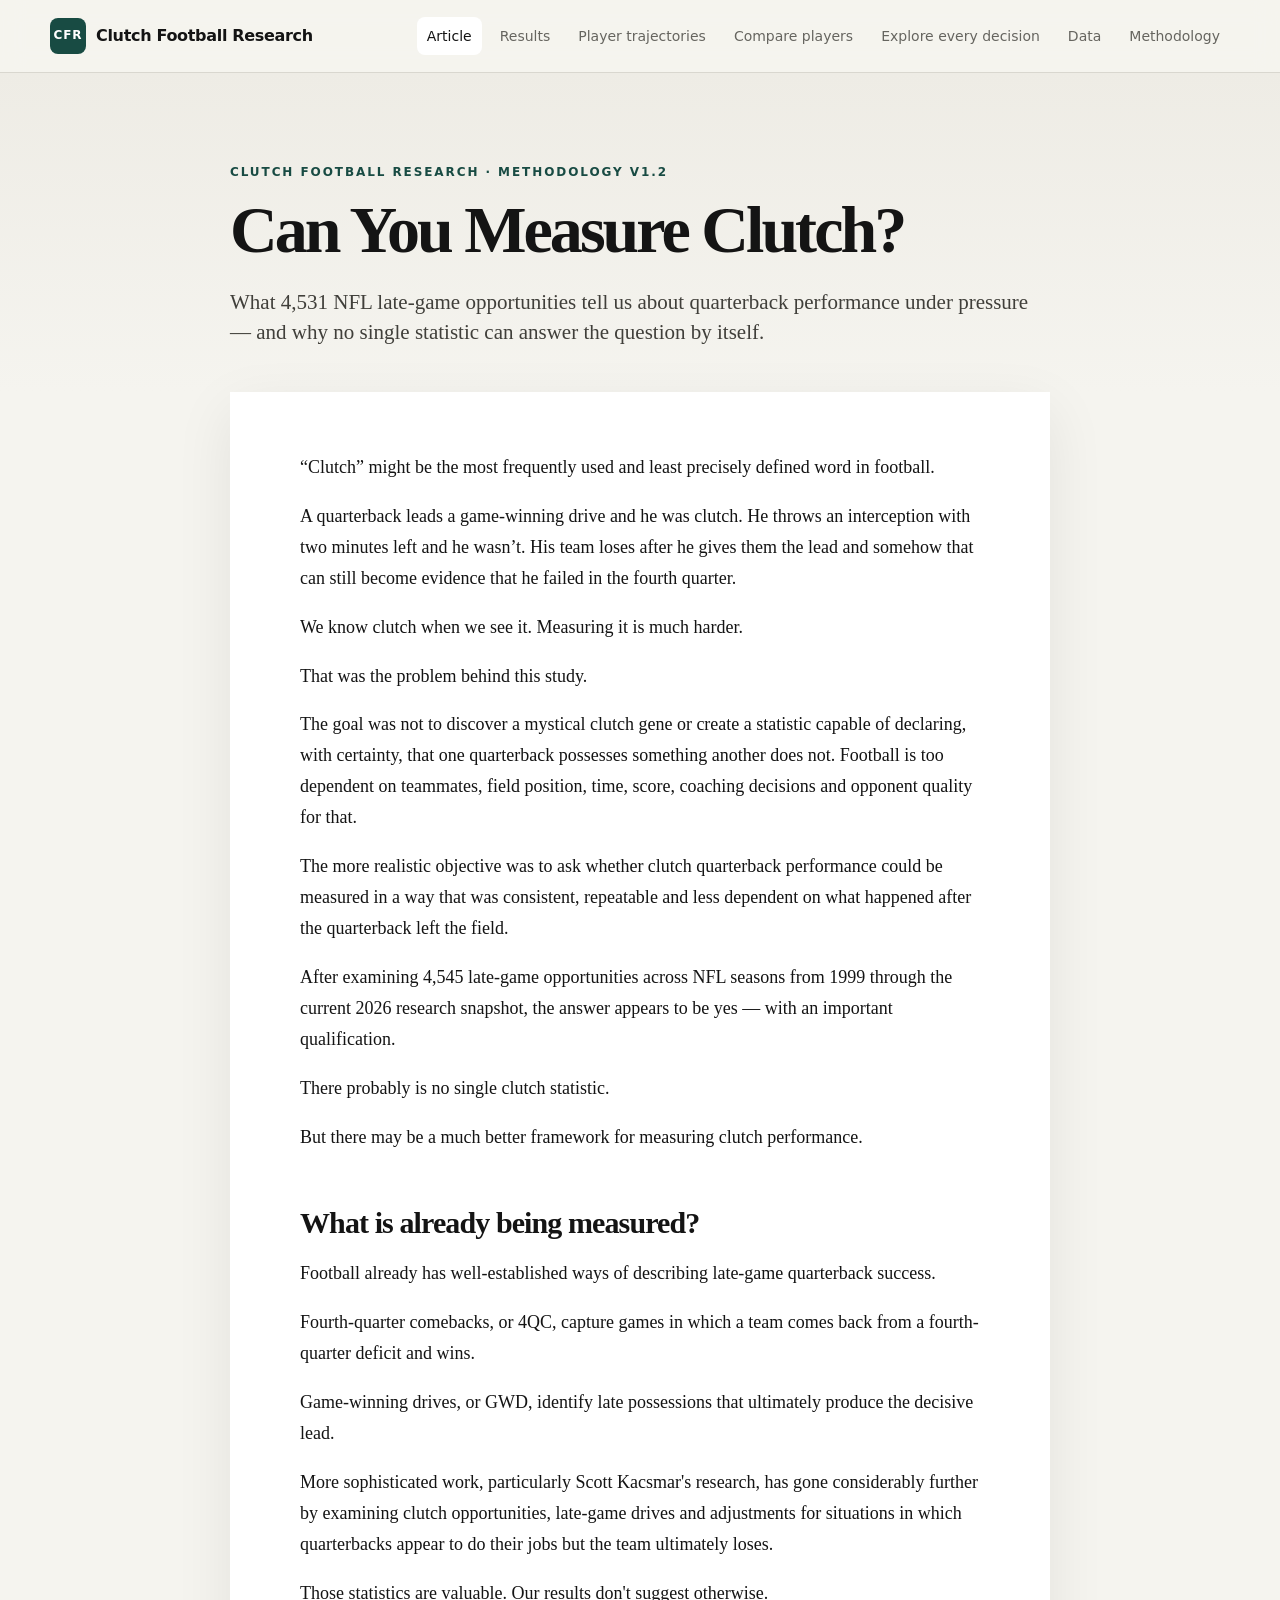
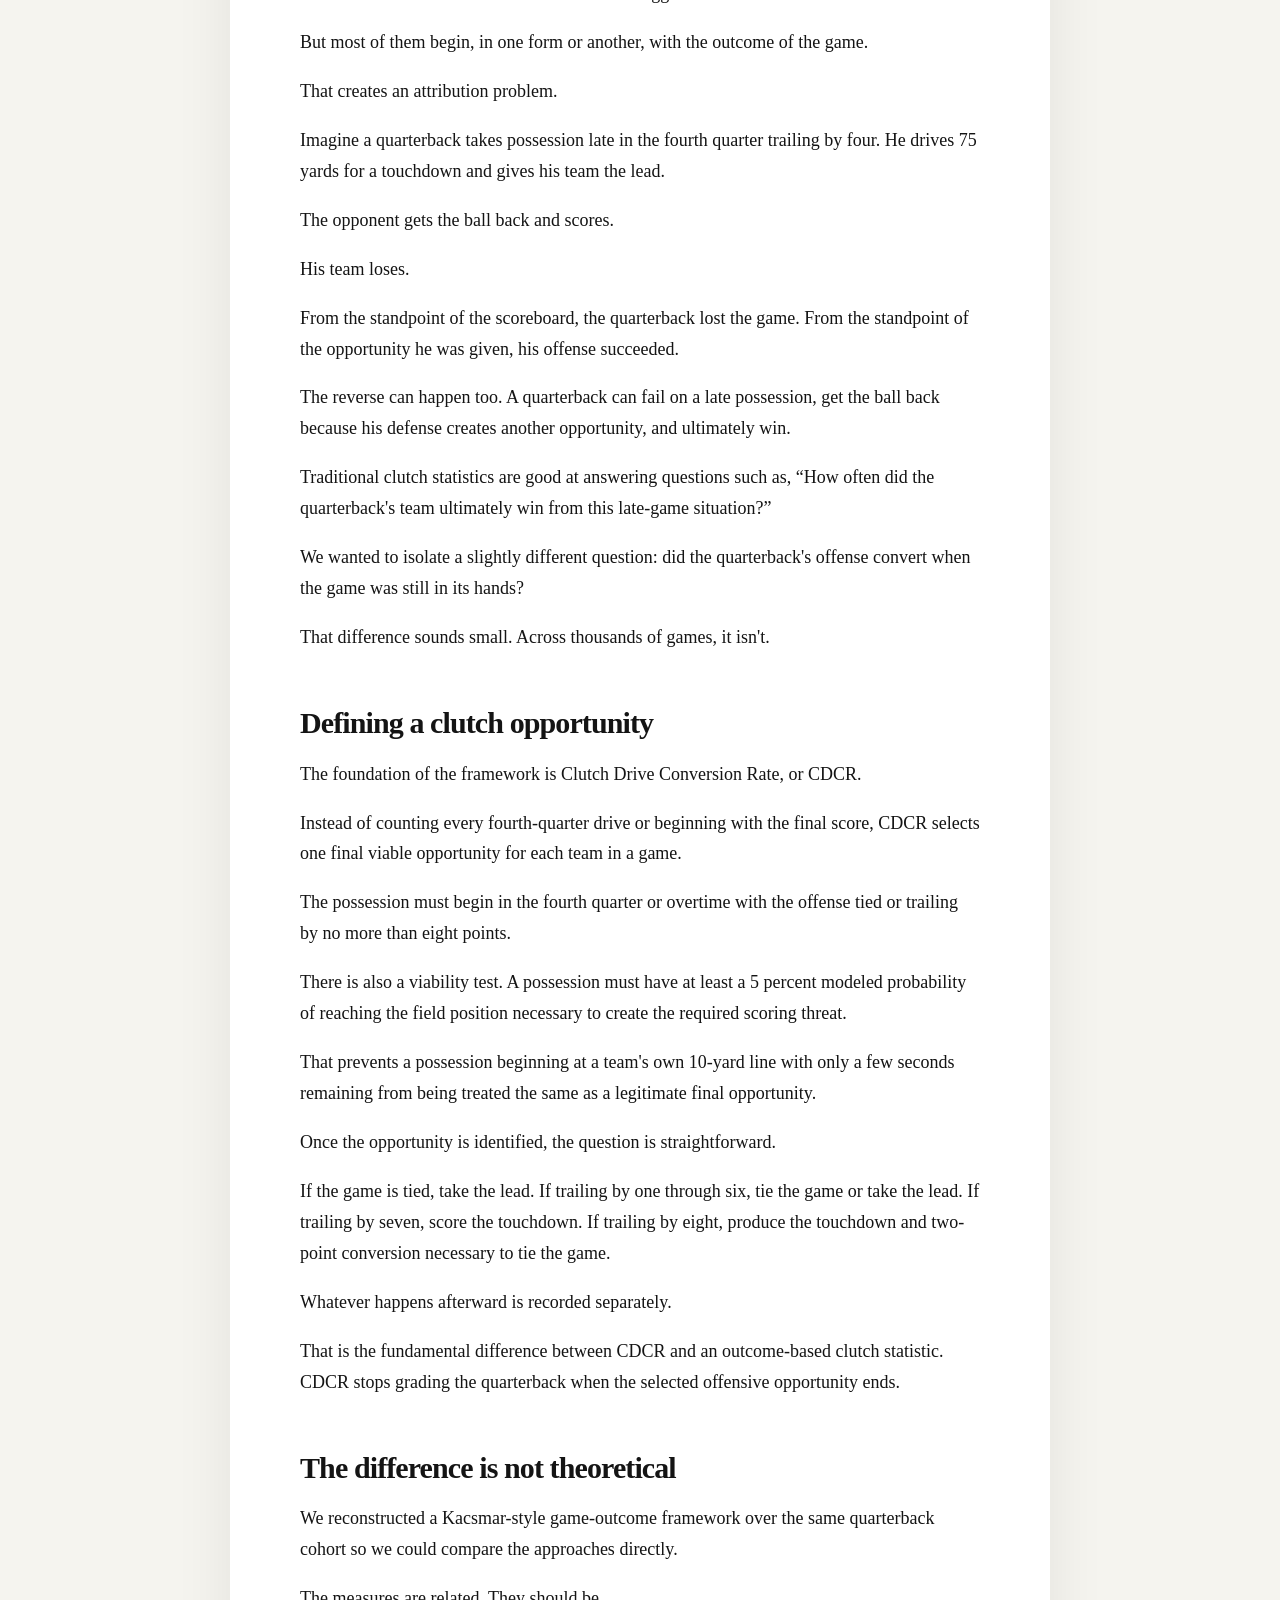
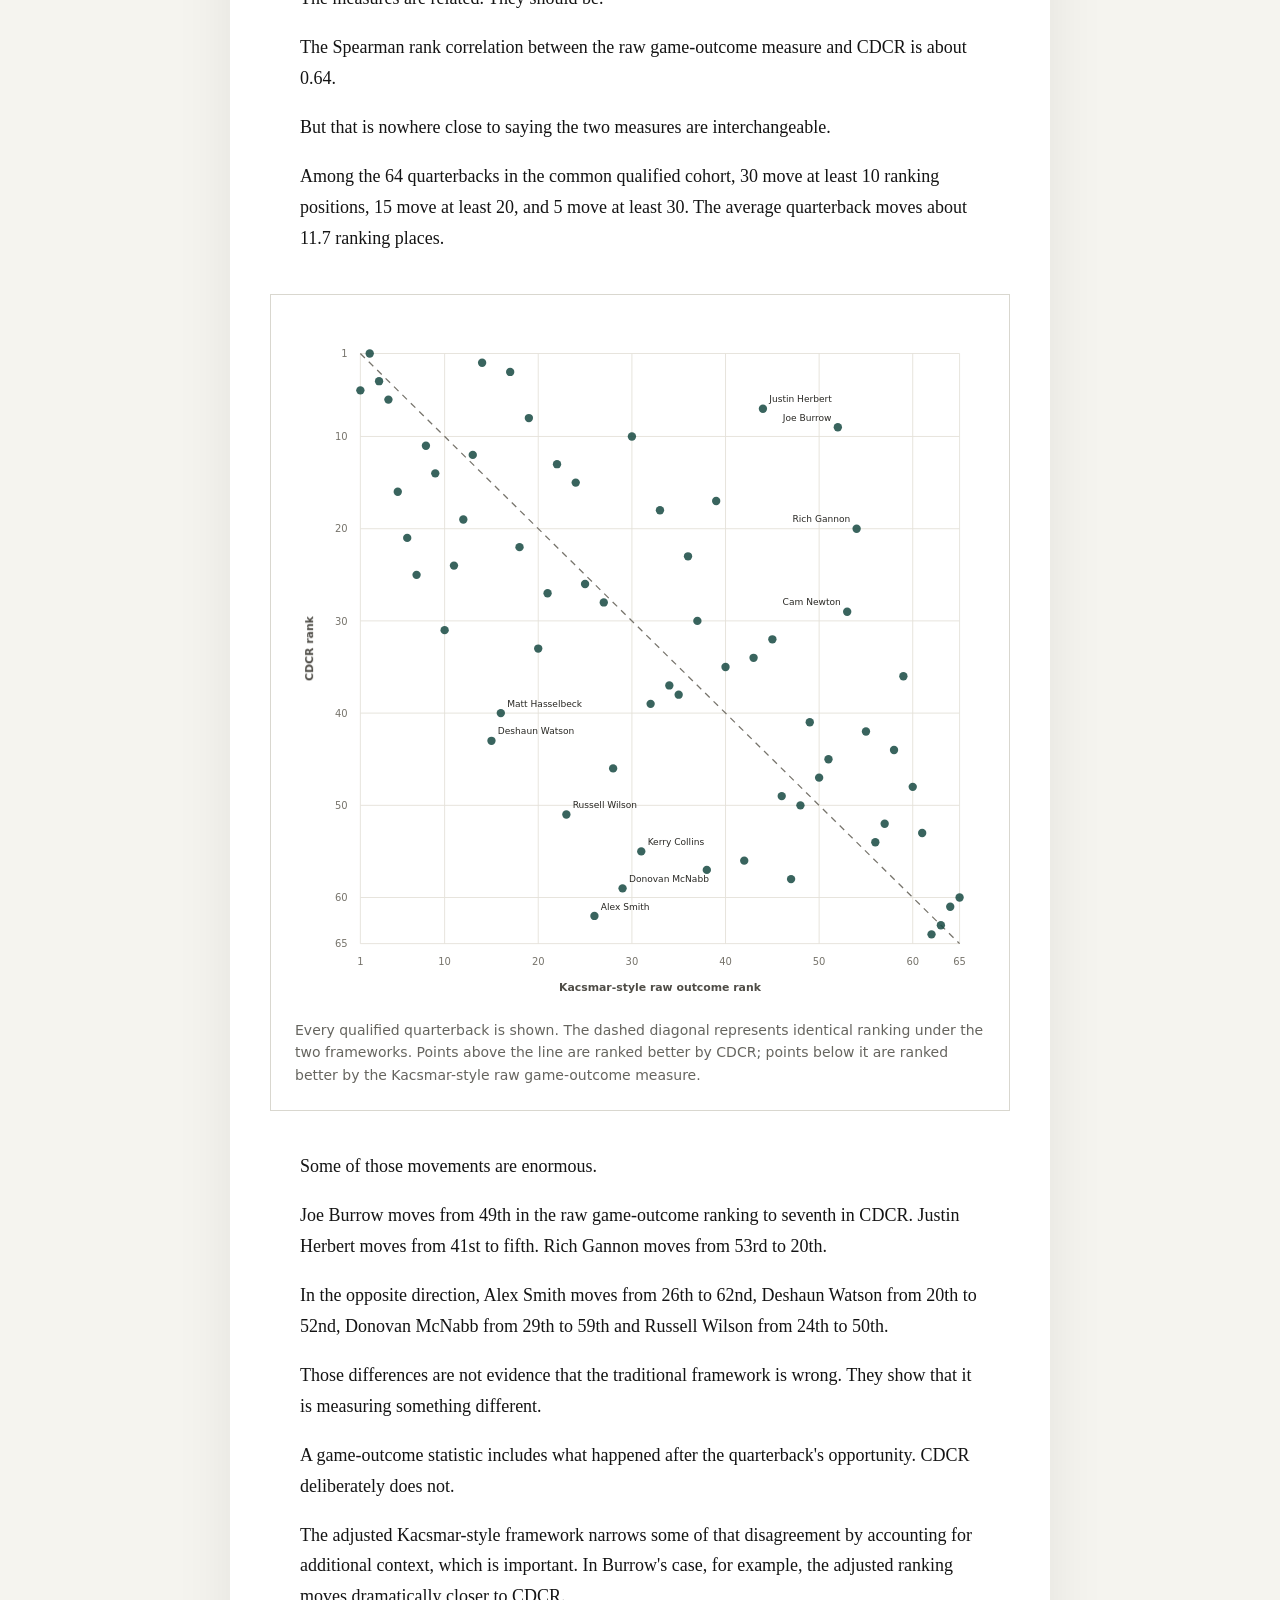
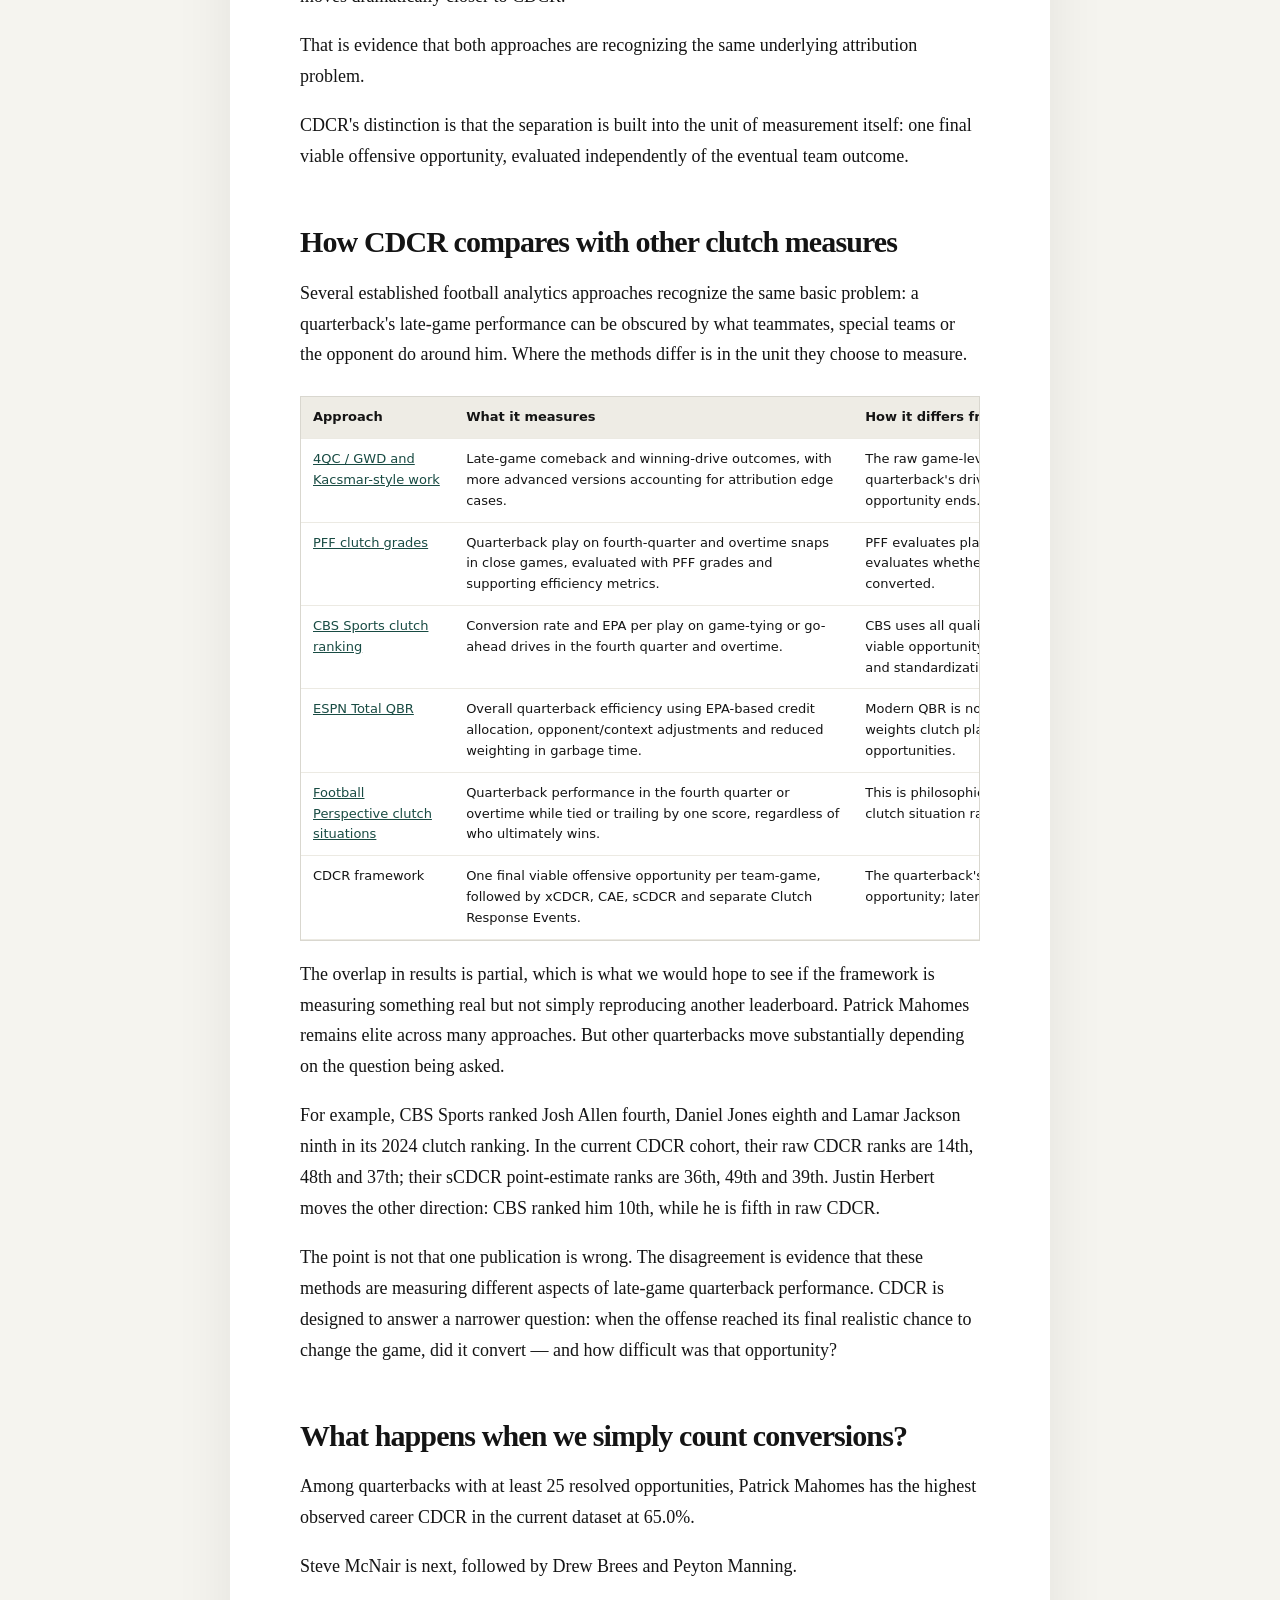
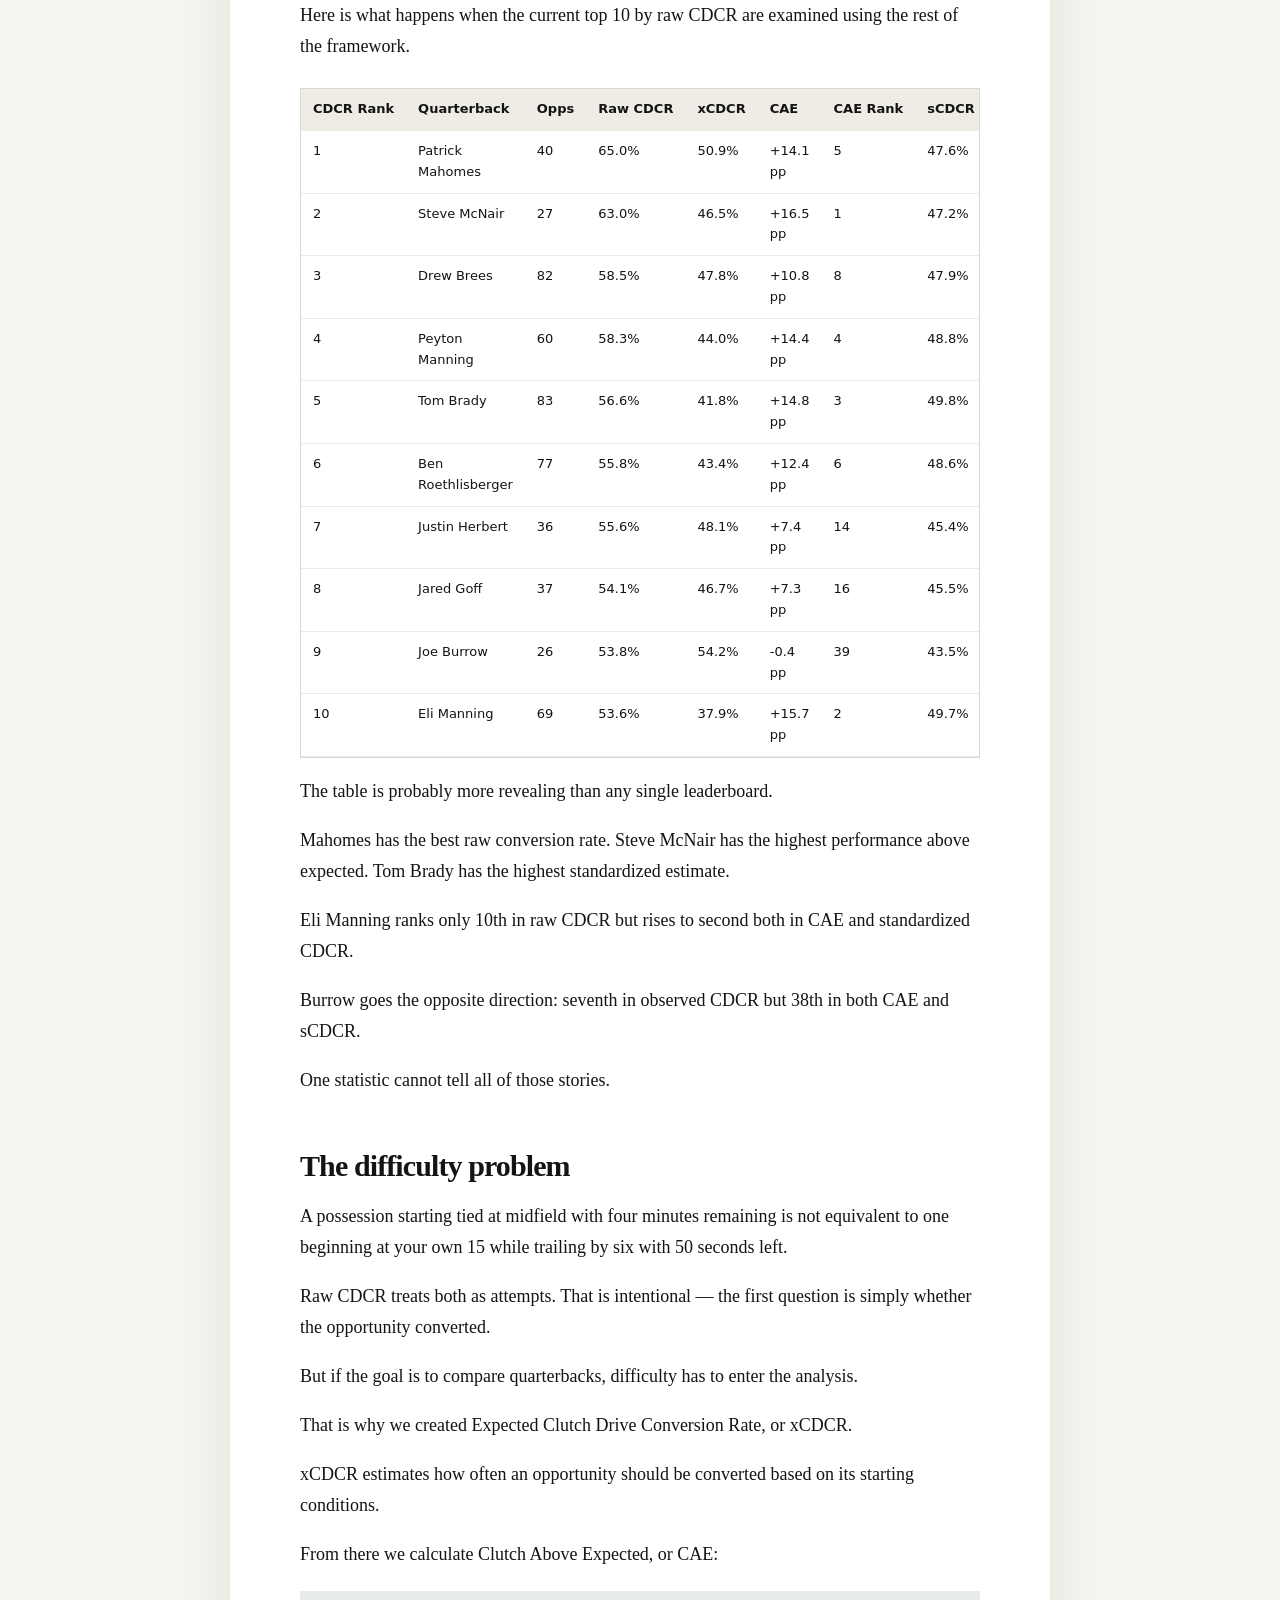
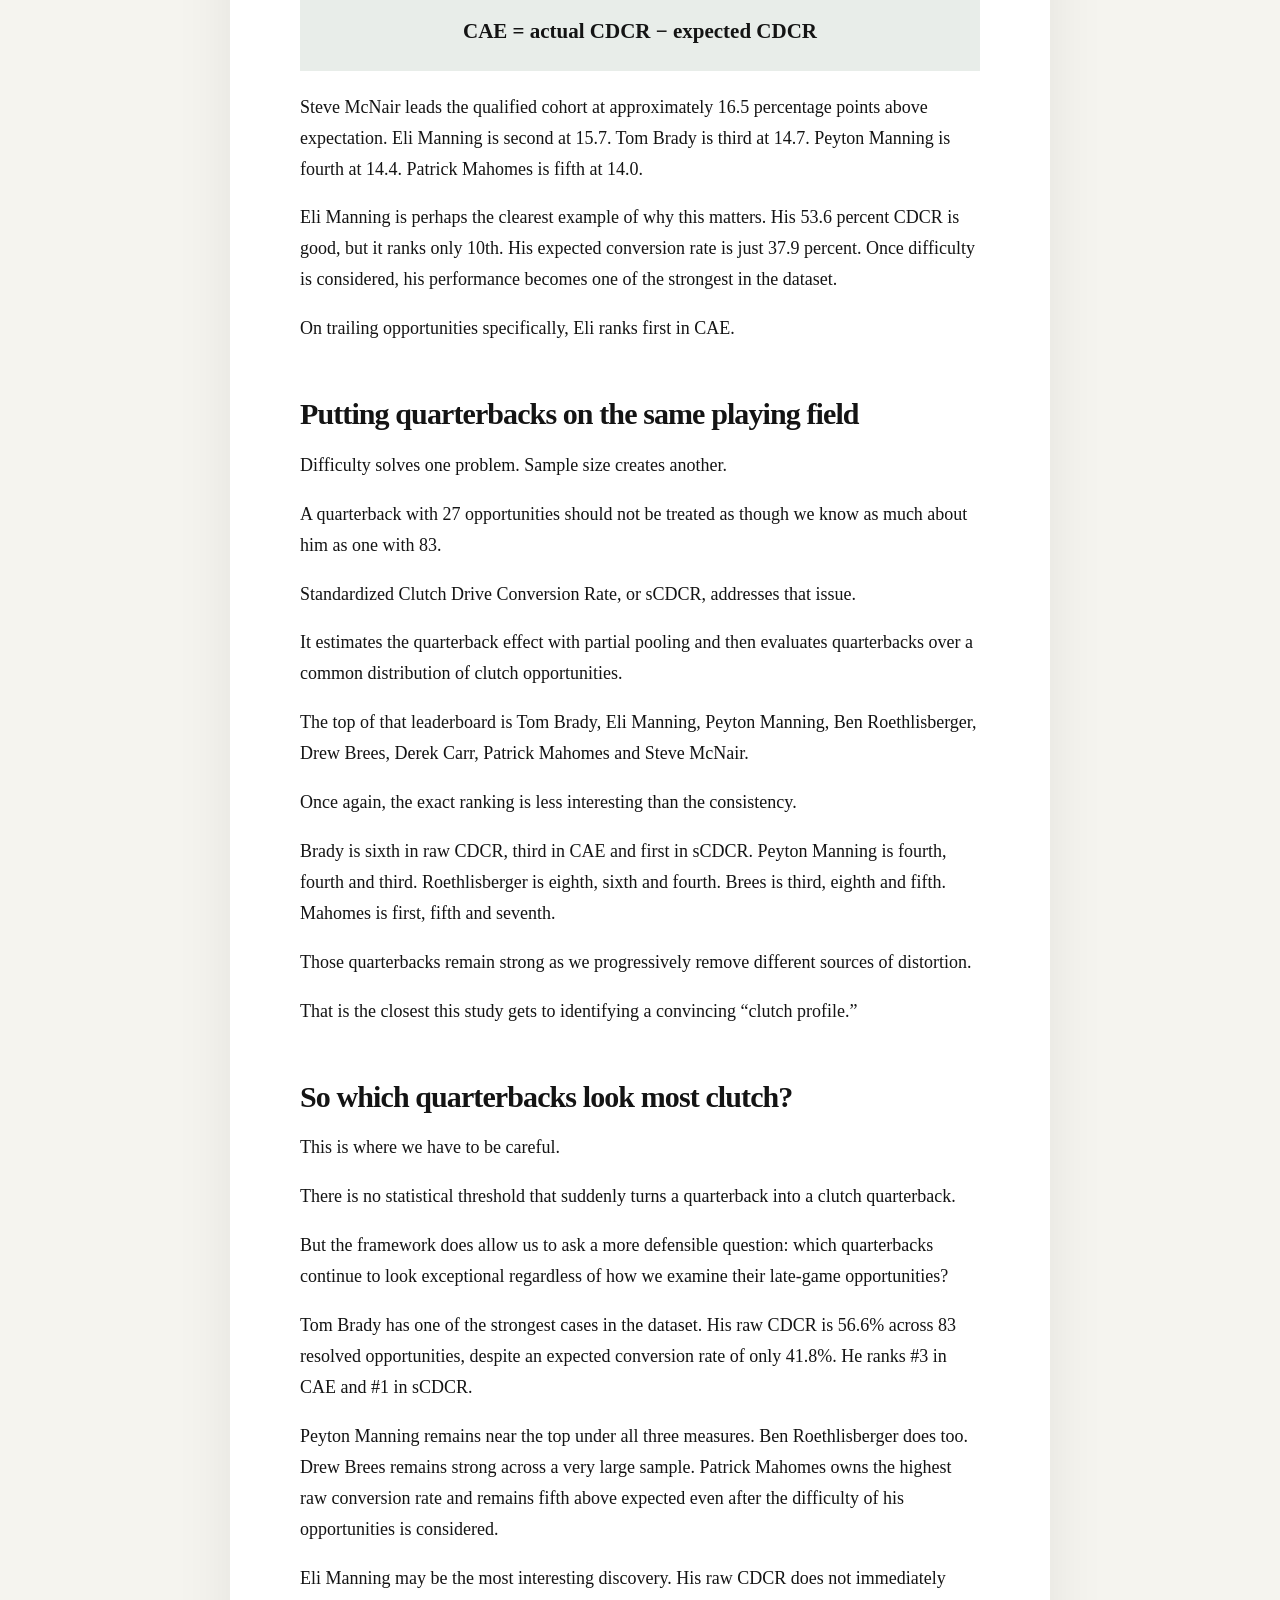
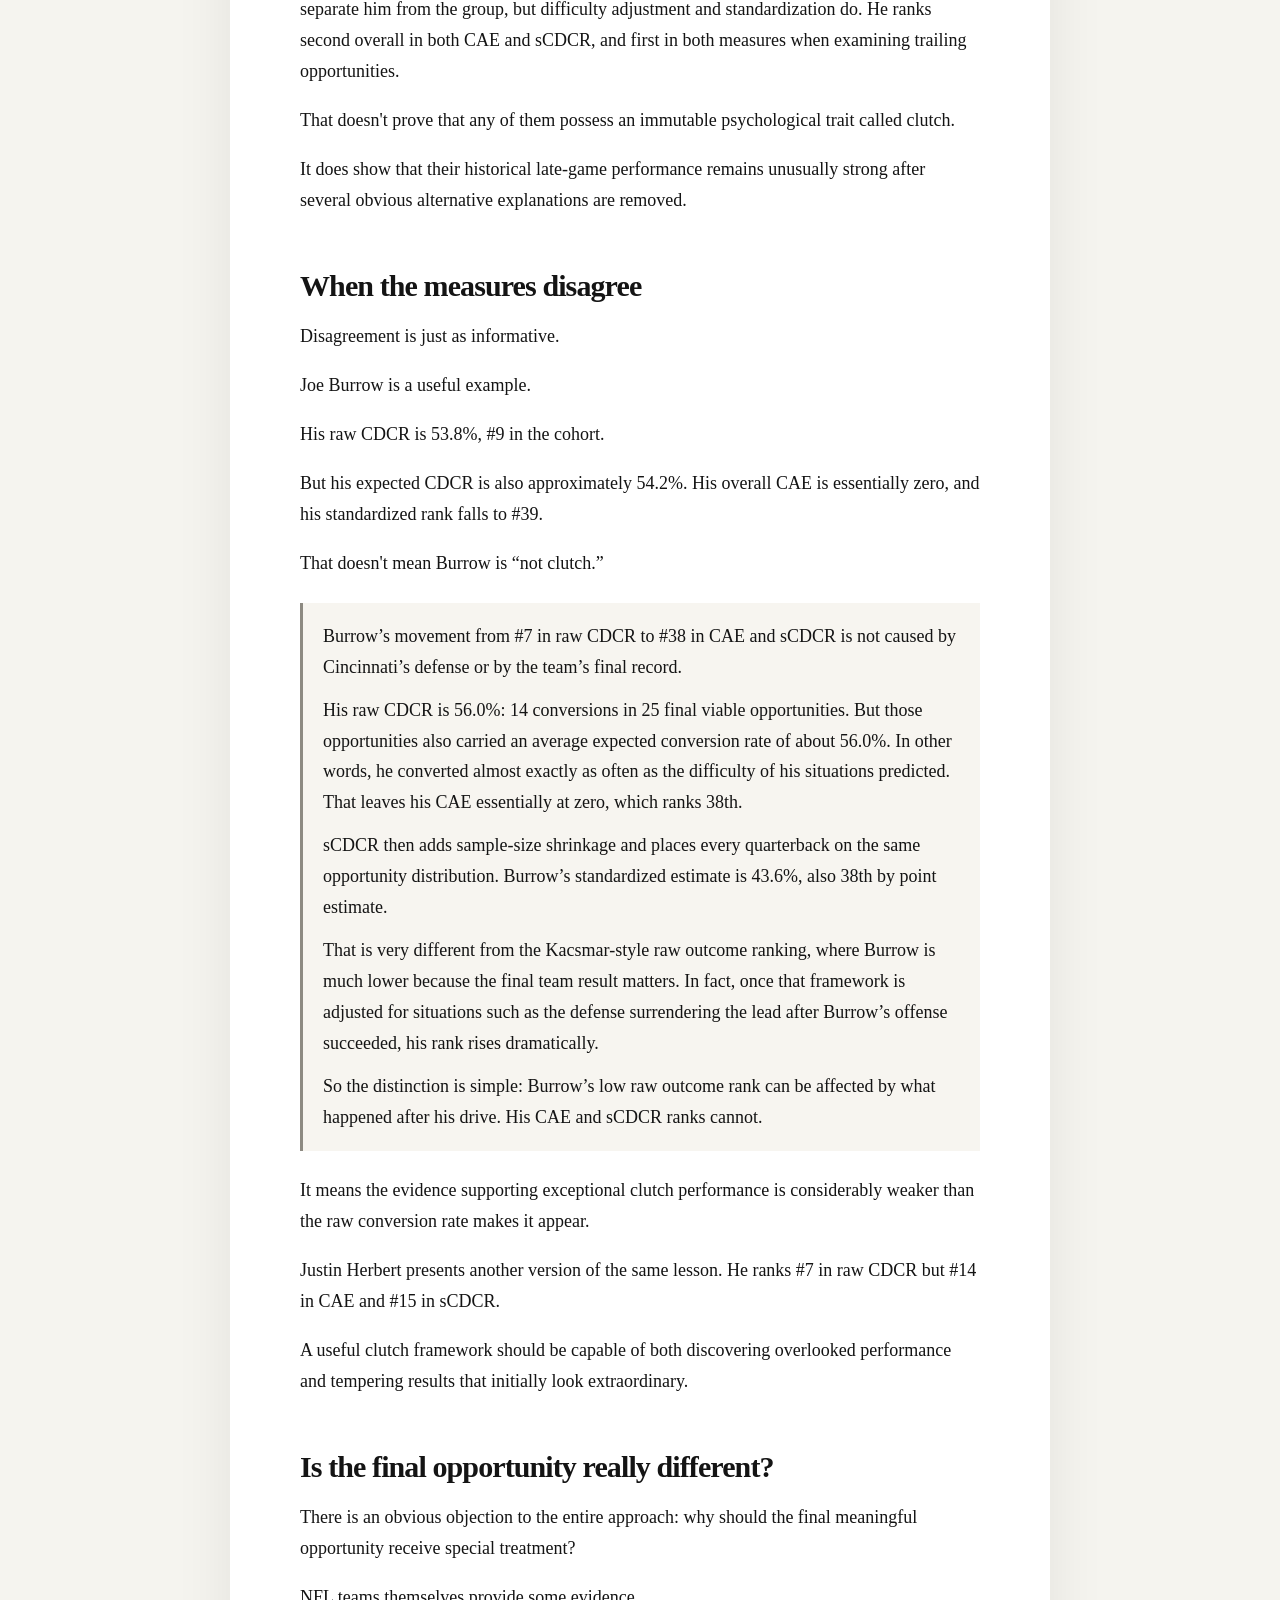
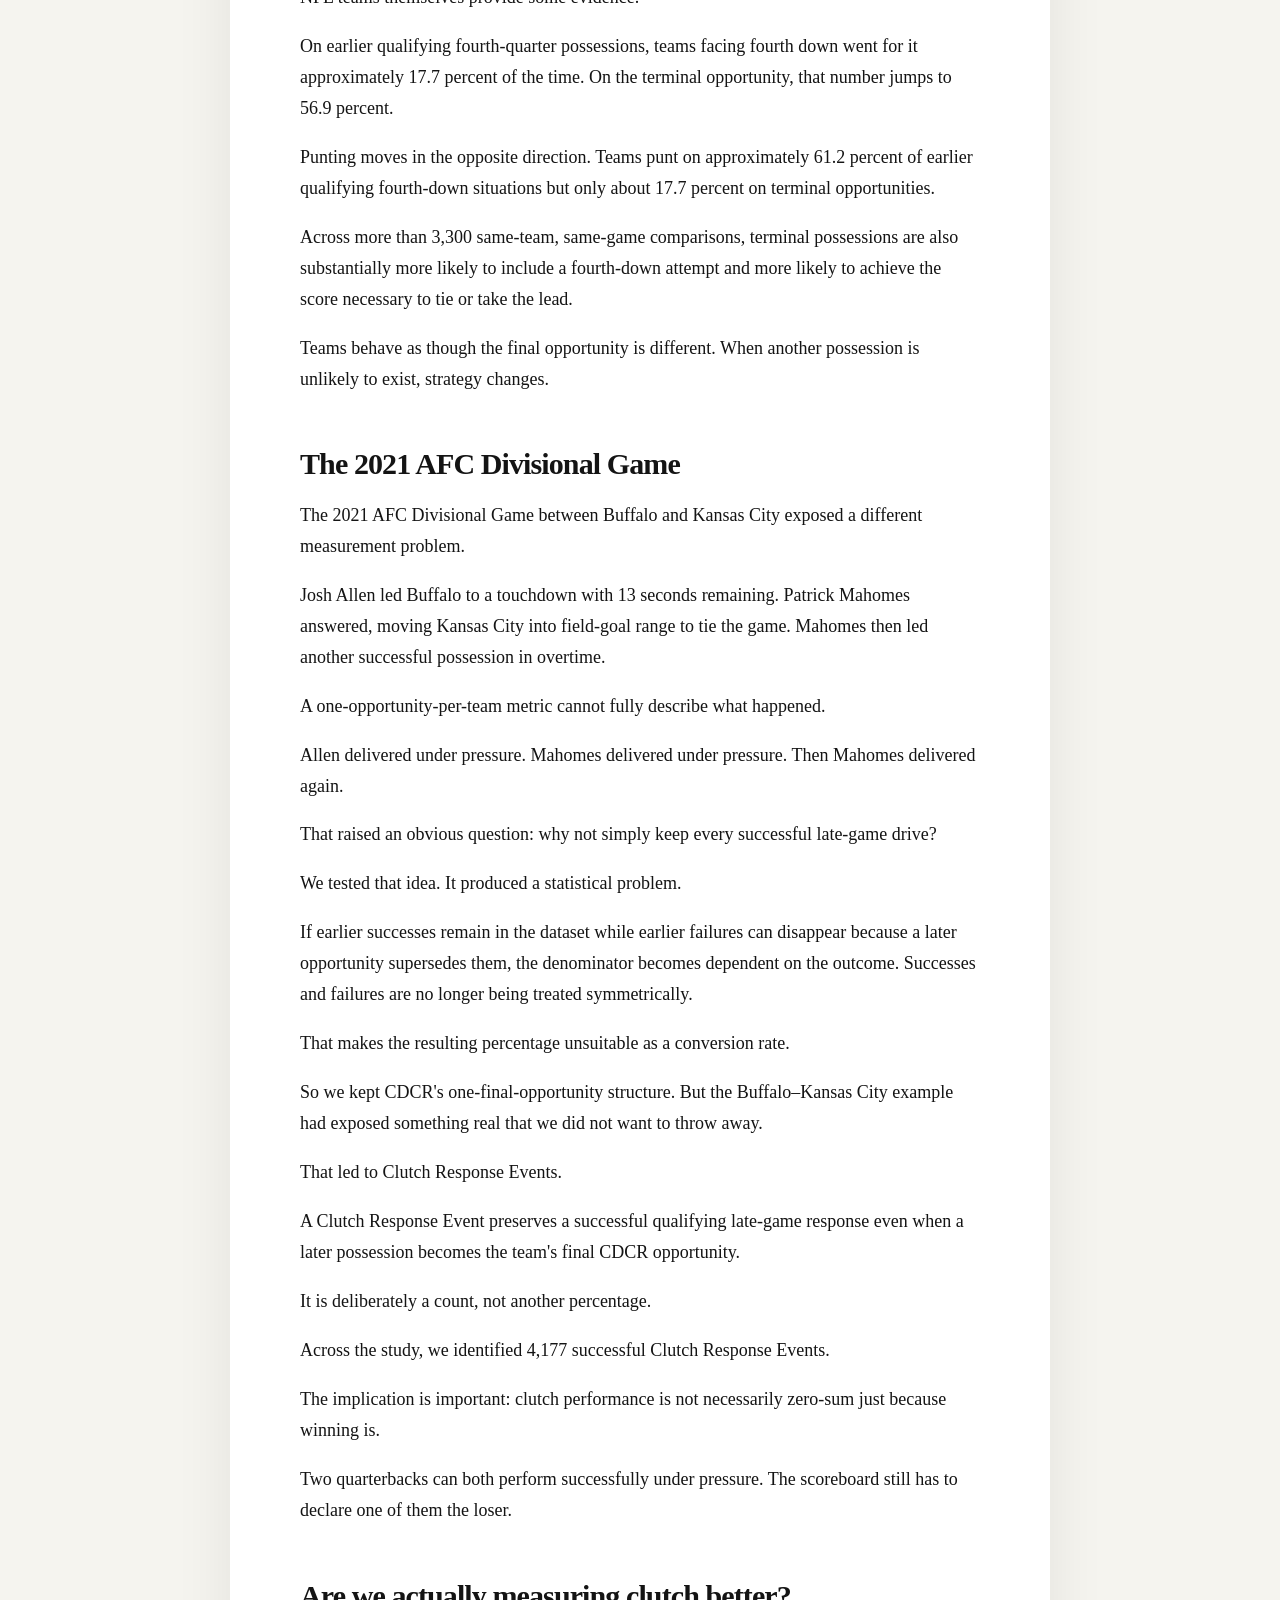
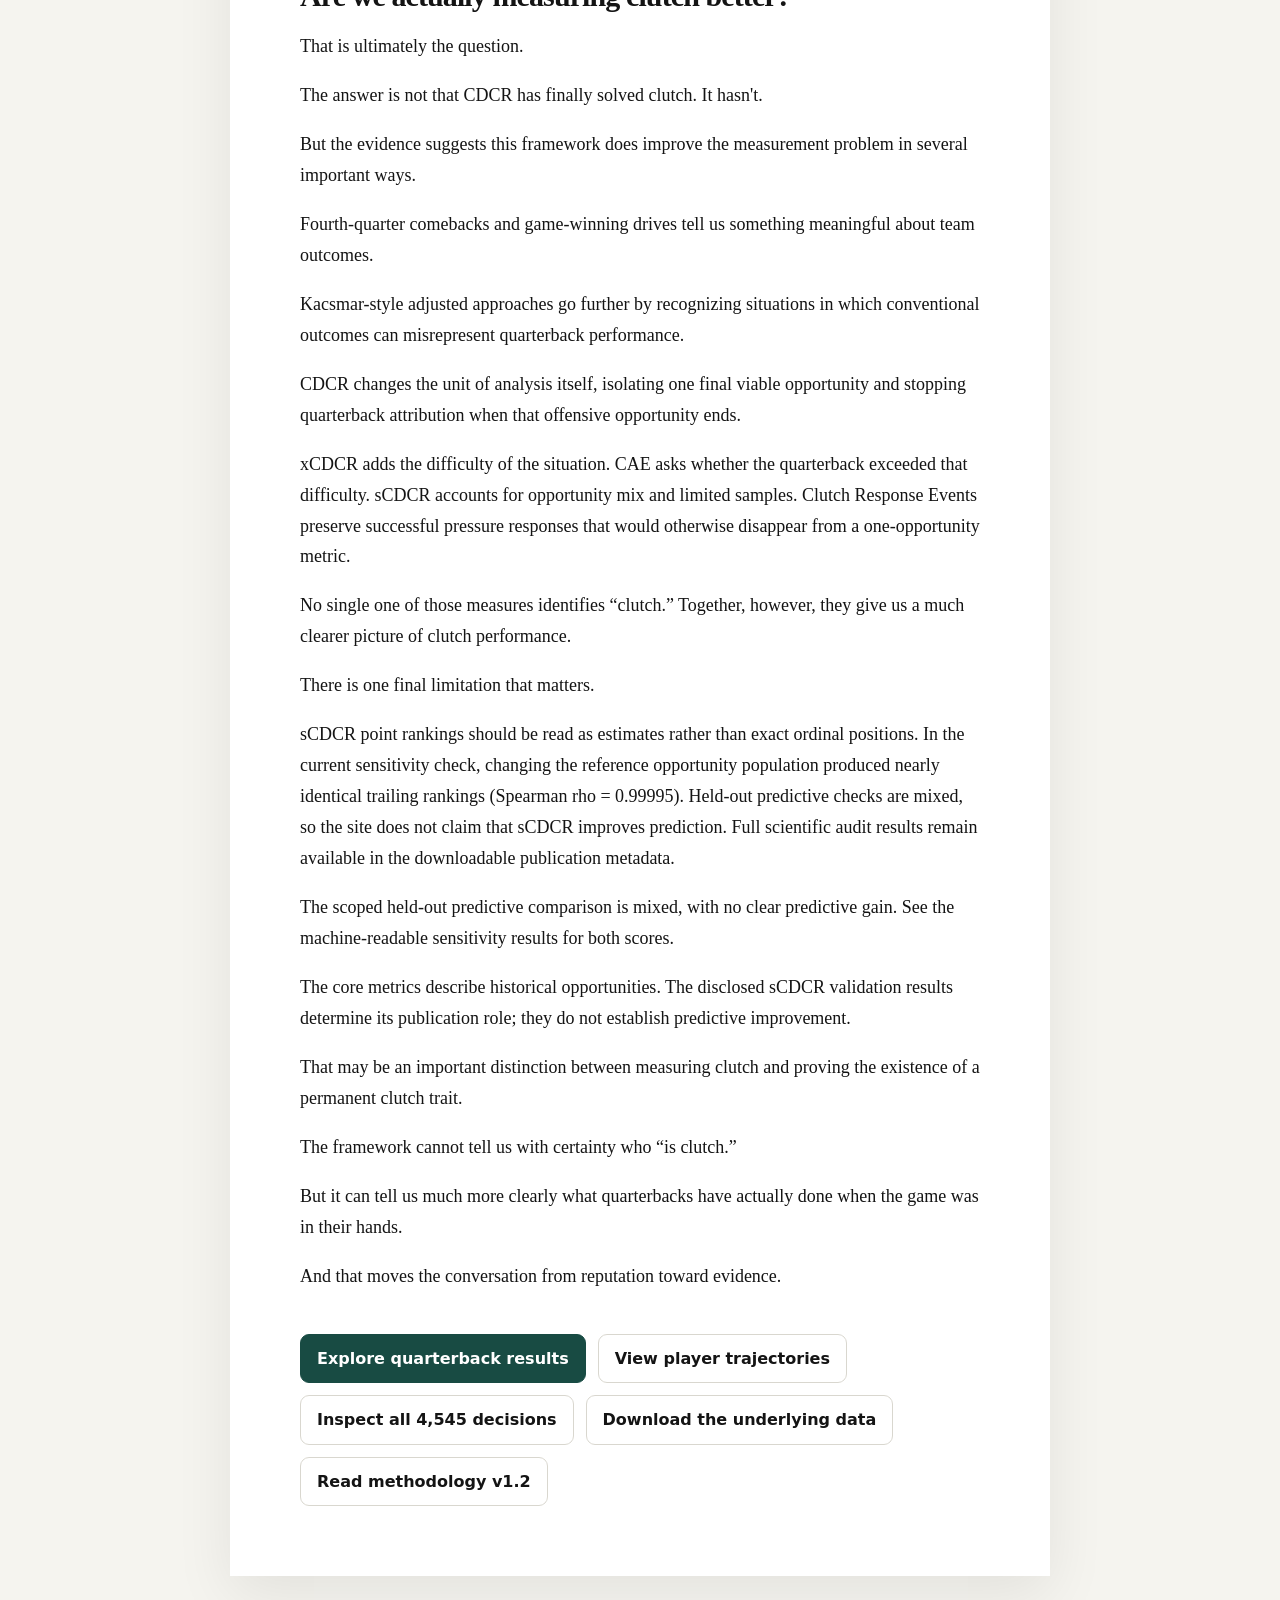
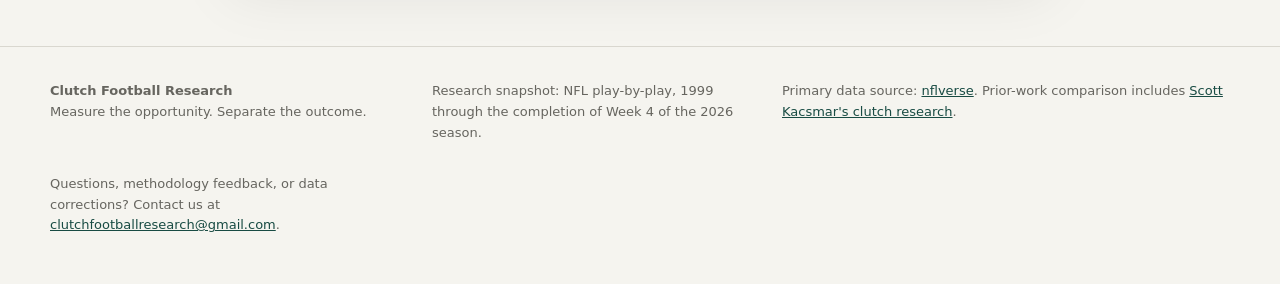
==== commit 9be8d0ea: "Publish Clutch Football Research" ====
--- a/index.html
+++ b/index.html
@@ -17,7 +17,6 @@
   </div>
 </header>
 <main>
-<aside class="shell transparency-box" aria-label="sCDCR publication status"><h2>sCDCR publication status</h2><p>Trailing sCDCR is exploratory: the exact reference-rank invariance check failed; the aggregate scientific rank-stability result remains false. All other required rank-stability and core checks passed. Independently validated core outputs are publishable under a policy adopted after review of Classifier #156. This trailing-scope audit does not establish reference-rank invariance for overall rankings or every historical trajectory snapshot. Point-estimate ranks are uncertain; retain observed CDCR and uncertainty intervals. Mixed predictive scores do not permit predictive improvement claims. Predictive improvement claims are prohibited. The site therefore does not claim that sCDCR improves prediction. Modern-era versus pooled trailing rank Spearman: 0.9999542124542123.</p><p><a href="downloads/publication_policy.json">Policy and scientific results (JSON)</a></p></aside>
 
 <section class="hero article-hero">
   <div class="shell article-shell">
@@ -360,7 +359,7 @@
 
 <p>There is one final limitation that matters.</p>
 
-<p>Trailing sCDCR is exploratory: the exact reference-rank invariance check failed; the aggregate scientific rank-stability result remains false. All other required rank-stability and core checks passed. Independently validated core outputs are publishable under a policy adopted after review of Classifier #156. This trailing-scope audit does not establish reference-rank invariance for overall rankings or every historical trajectory snapshot. Point-estimate ranks are uncertain; retain observed CDCR and uncertainty intervals. Mixed predictive scores do not permit predictive improvement claims. Predictive improvement claims are prohibited. The site therefore does not claim that sCDCR improves prediction. Modern-era versus pooled trailing rank Spearman: 0.9999542124542123.</p>
+<p>sCDCR point rankings should be read as estimates rather than exact ordinal positions. In the current sensitivity check, changing the reference opportunity population produced nearly identical trailing rankings (Spearman rho = 0.99995). Held-out predictive checks are mixed, so the site does not claim that sCDCR improves prediction. Full scientific audit results remain available in the downloadable publication metadata.</p>
 
 <p>The scoped held-out predictive comparison is mixed, with no clear predictive gain. See the machine-readable sensitivity results for both scores.</p>
 
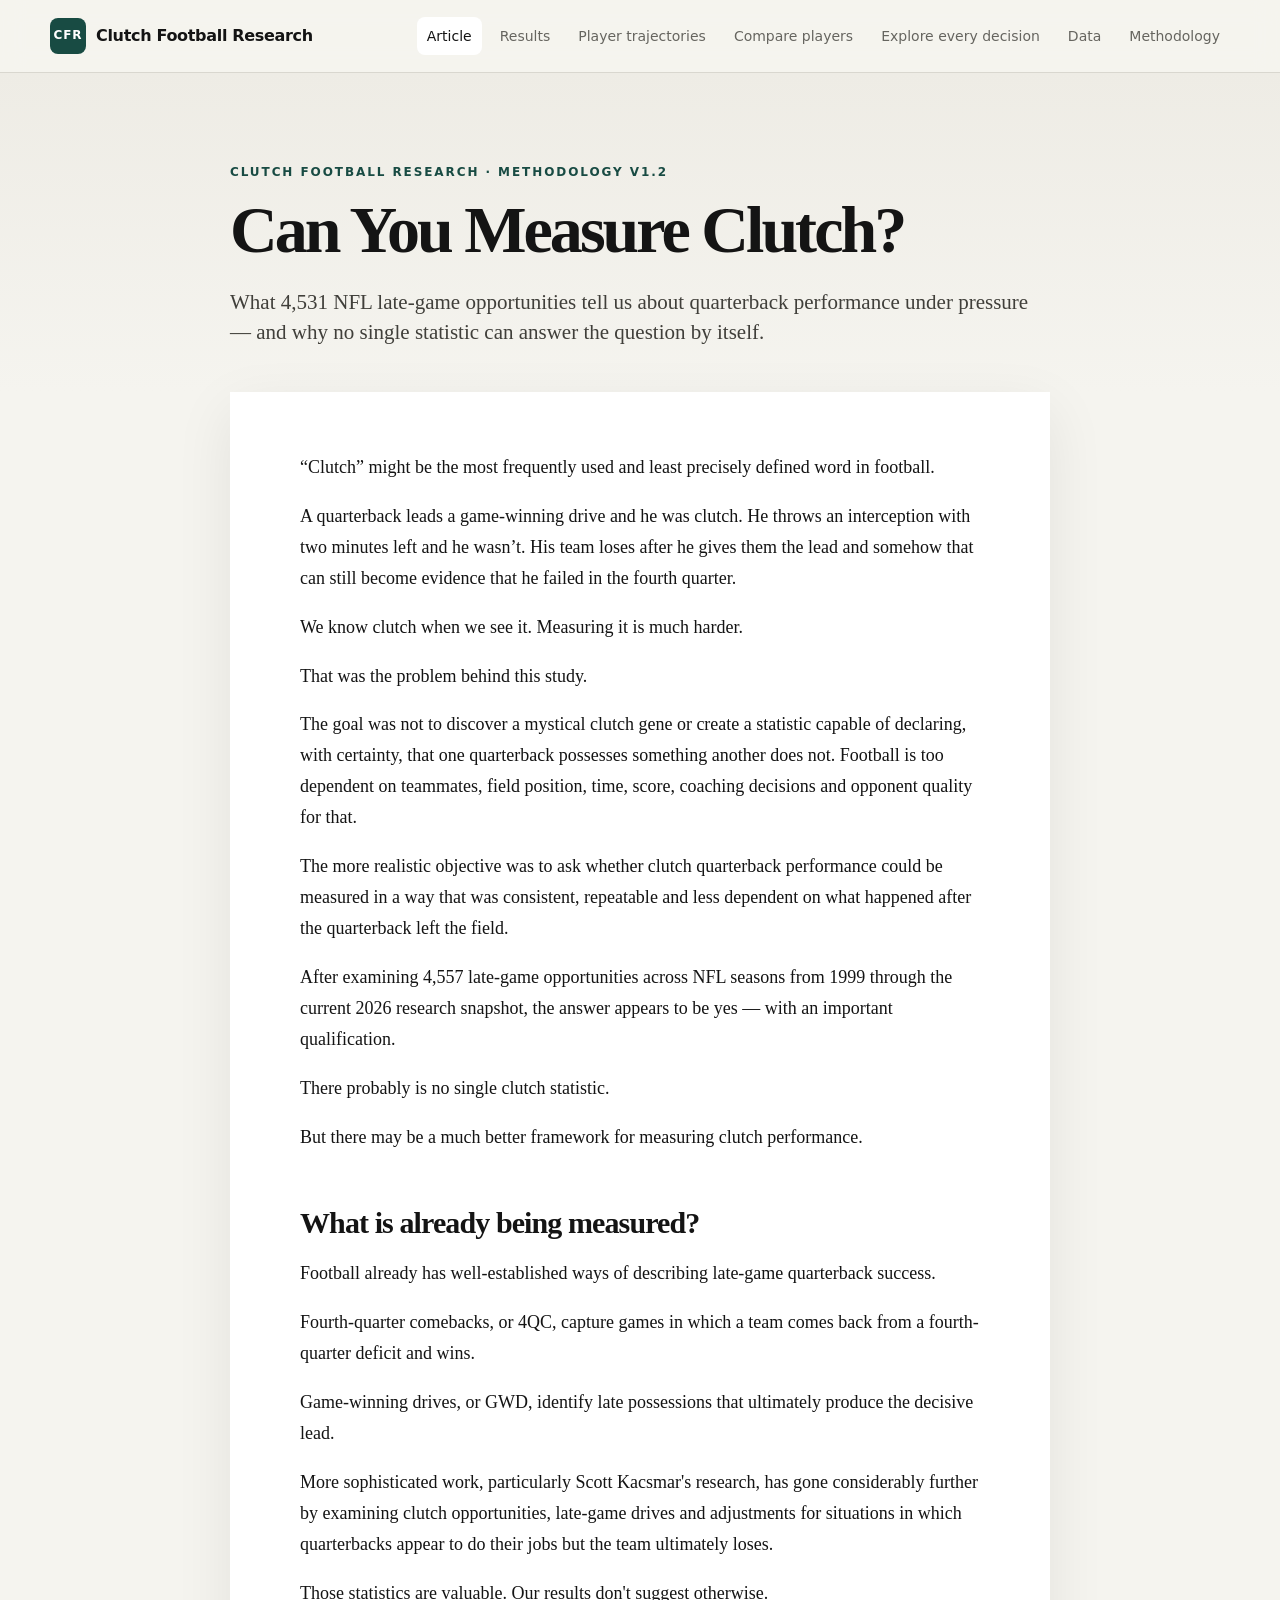
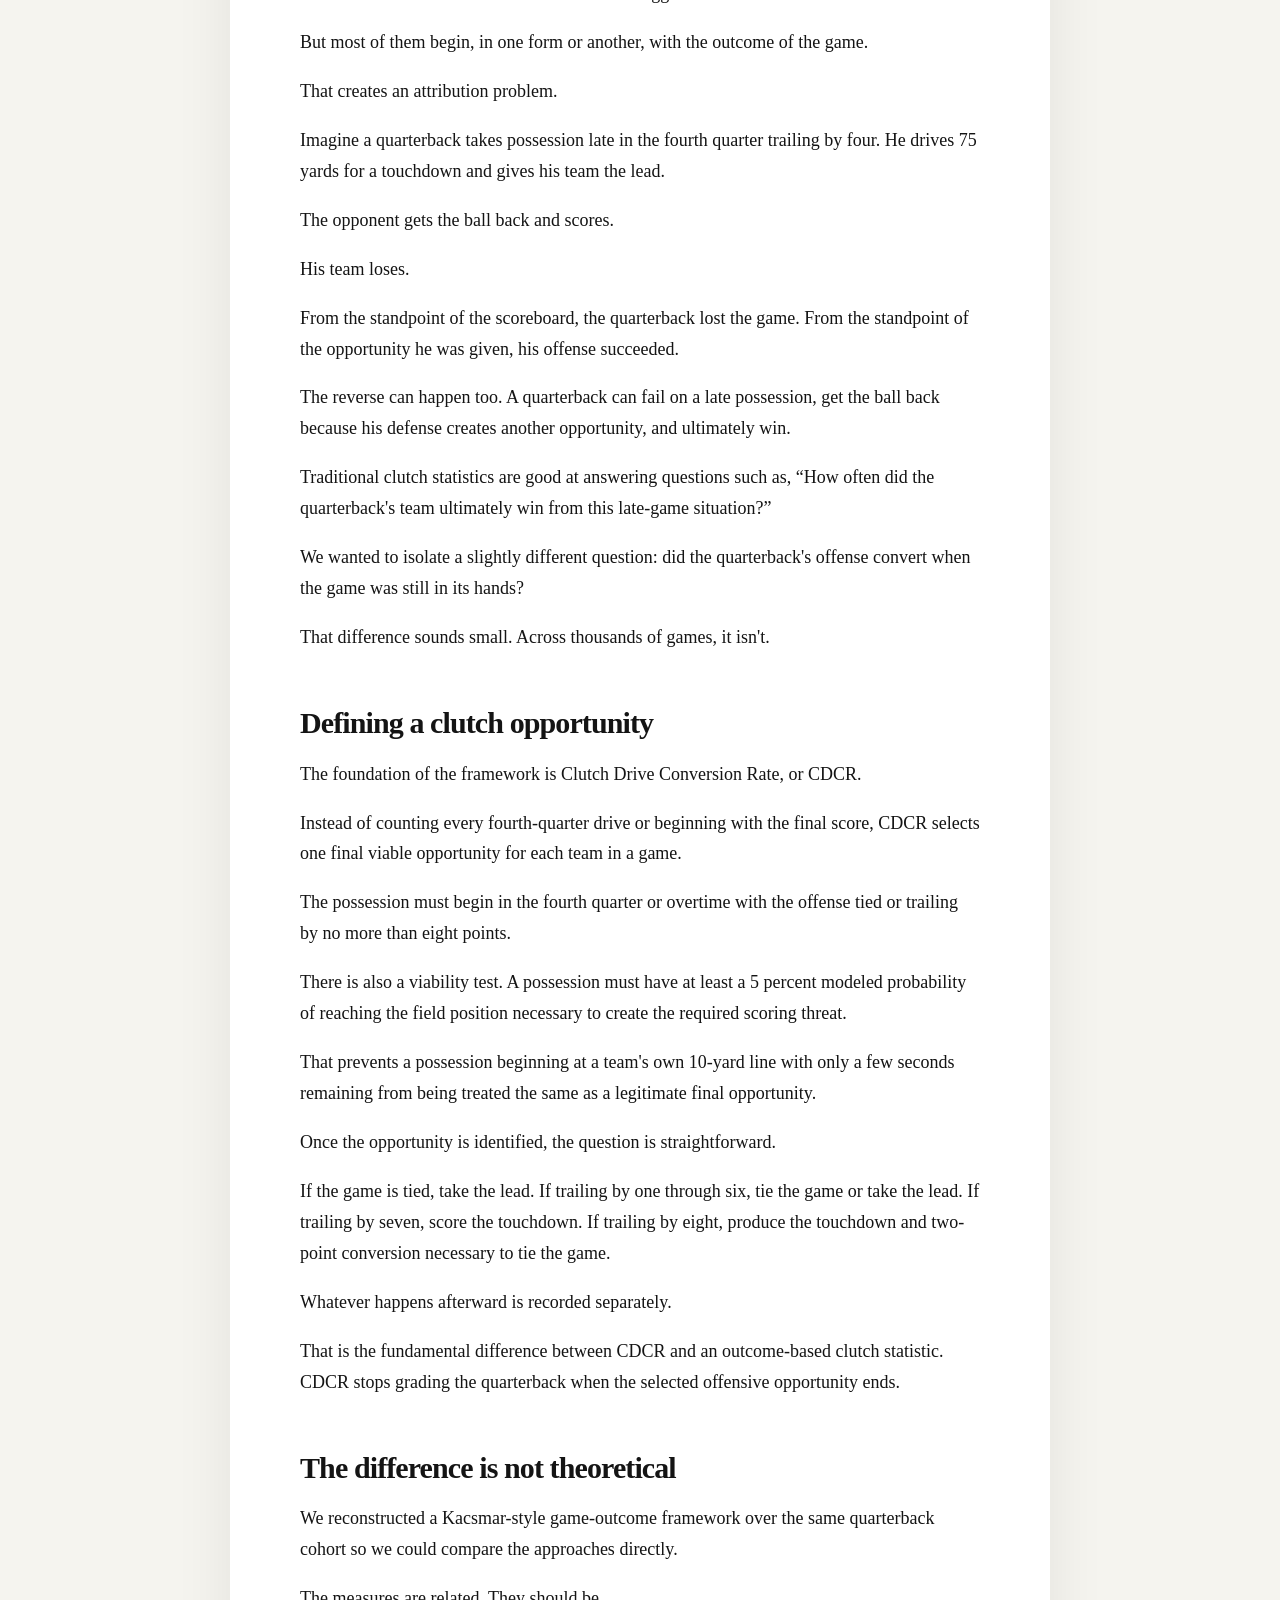
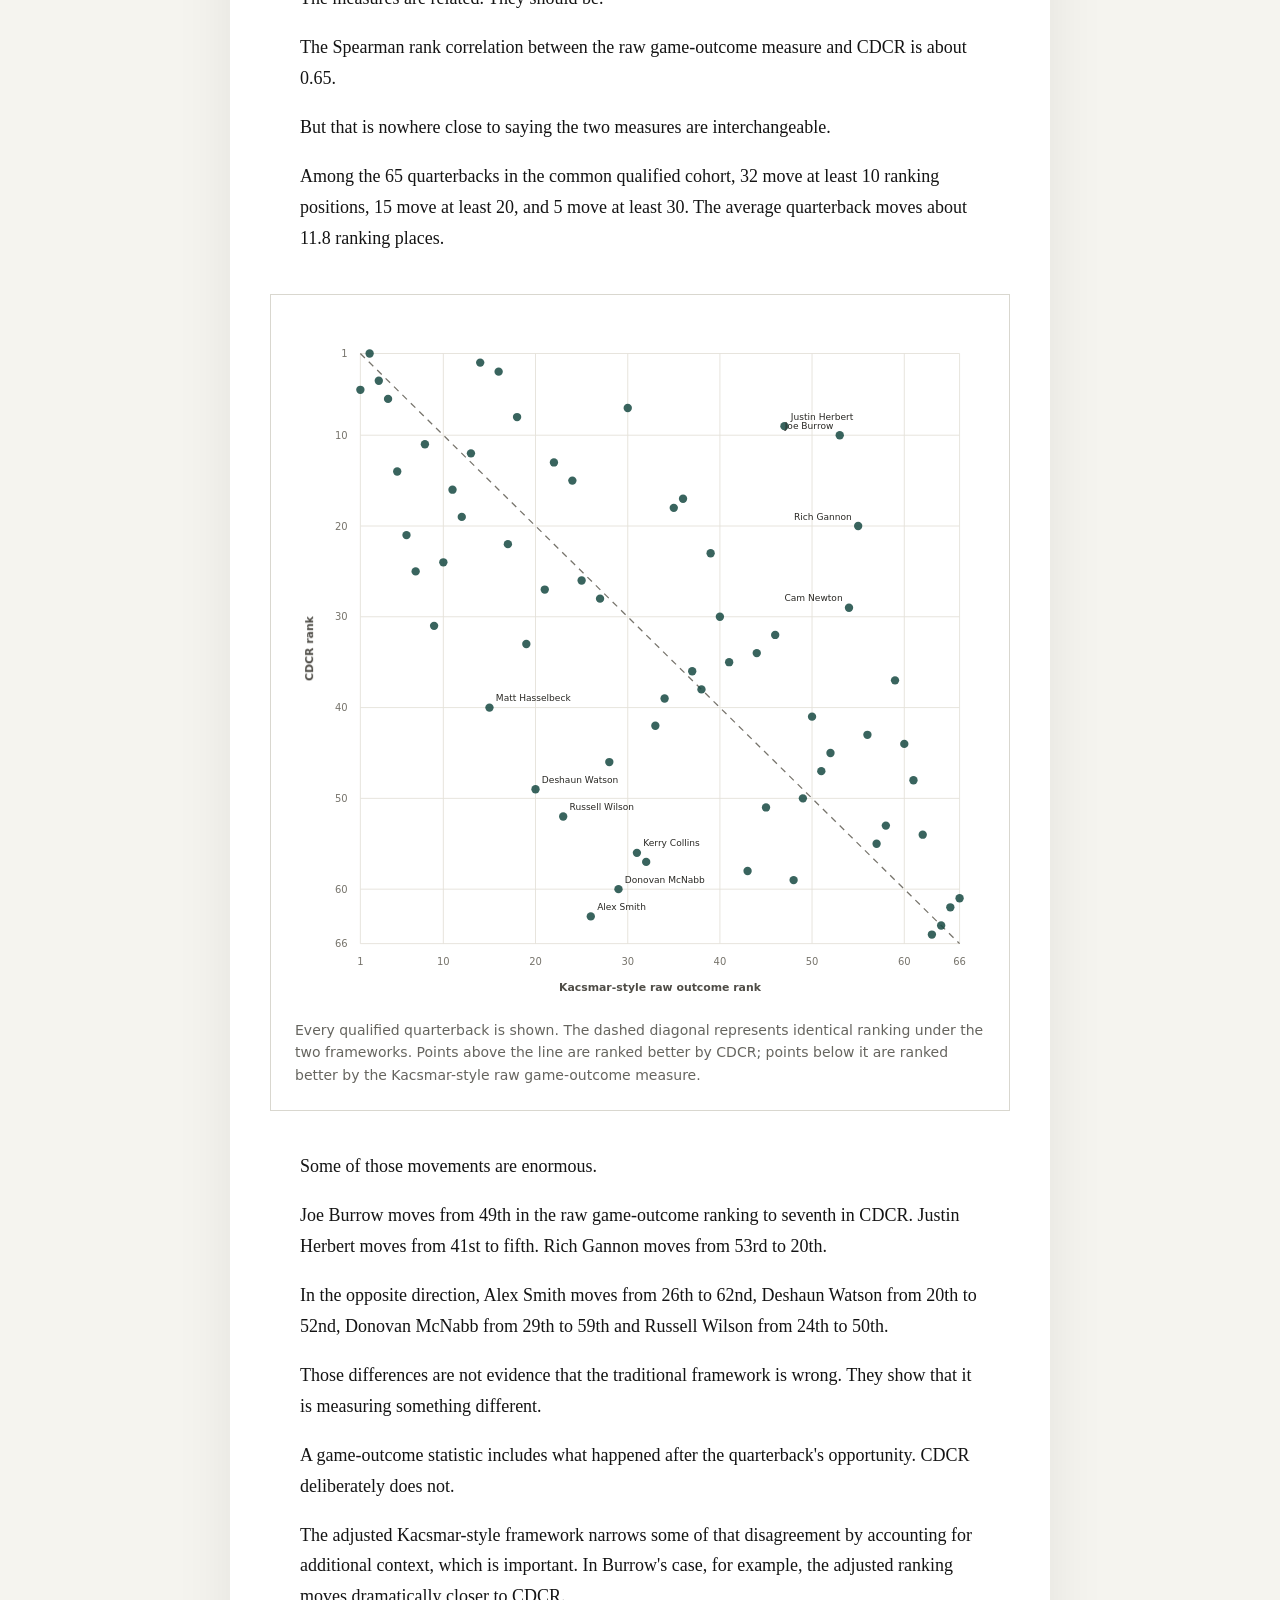
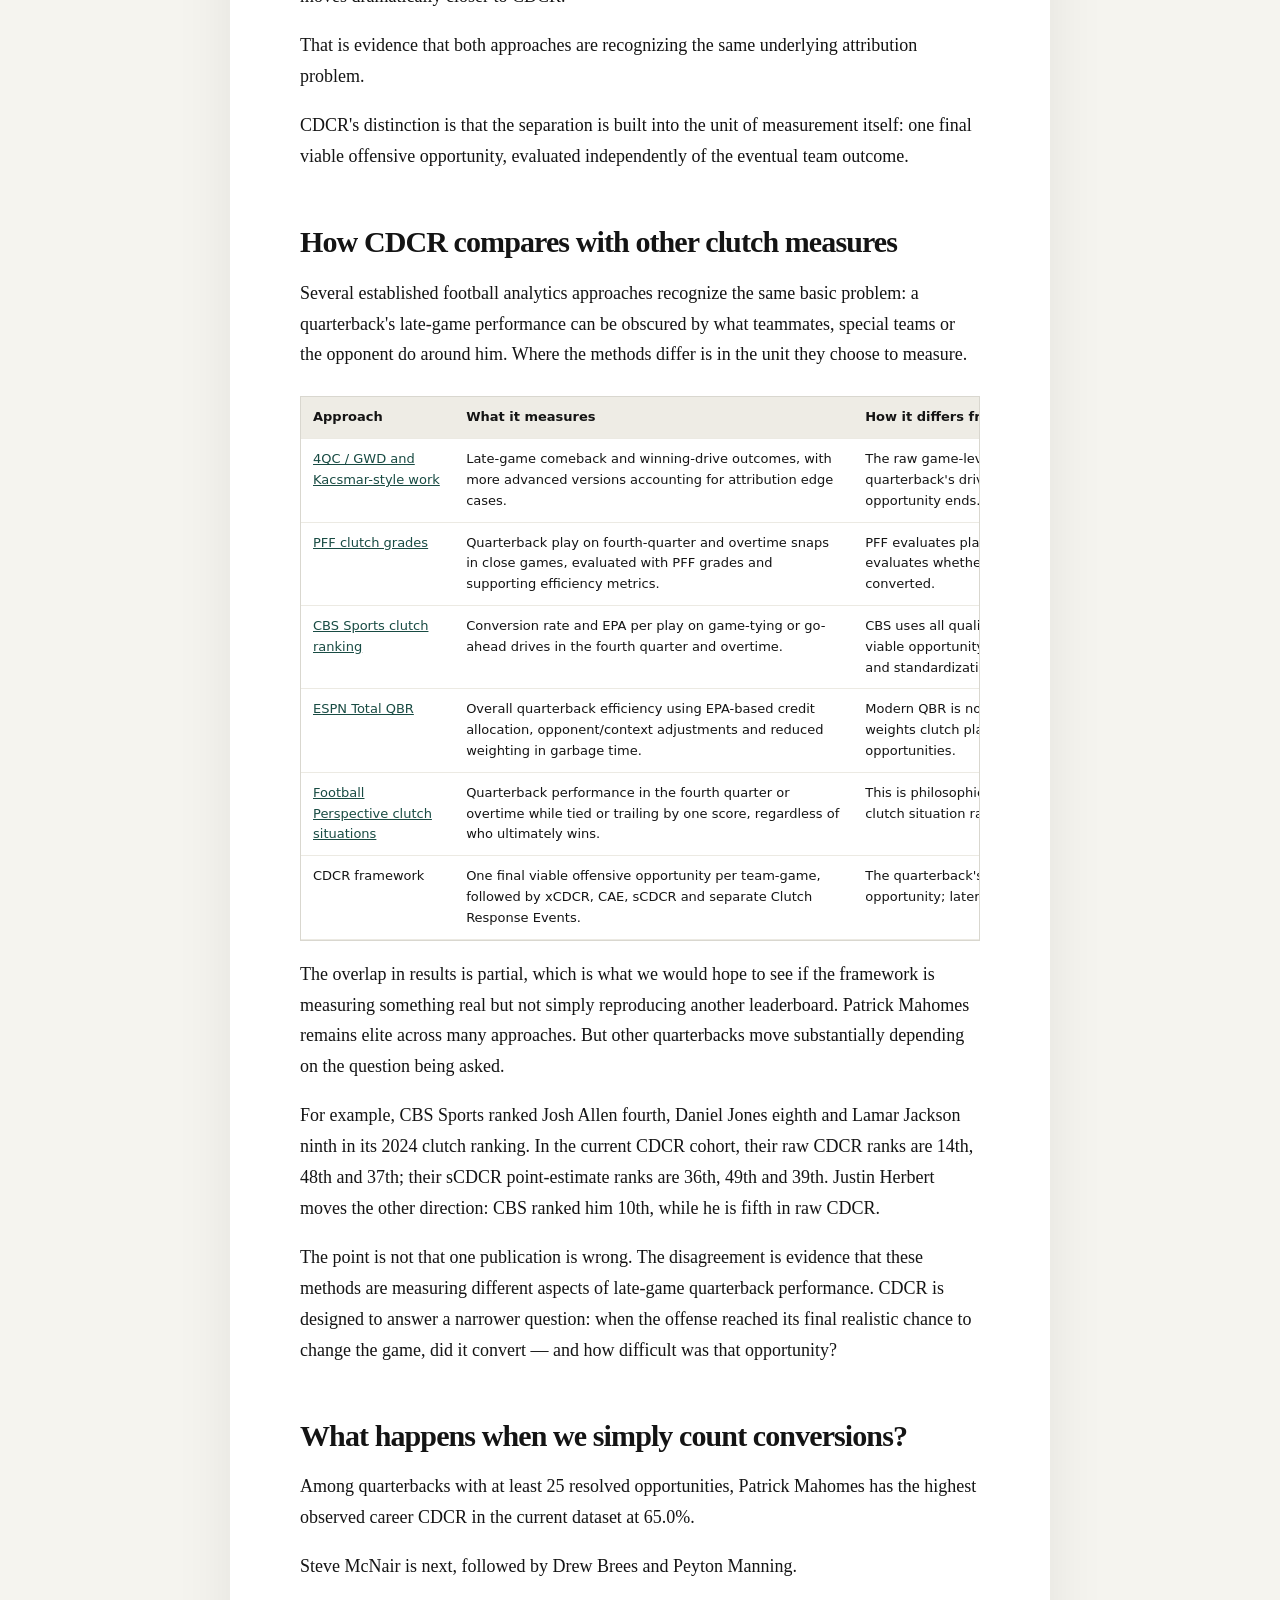
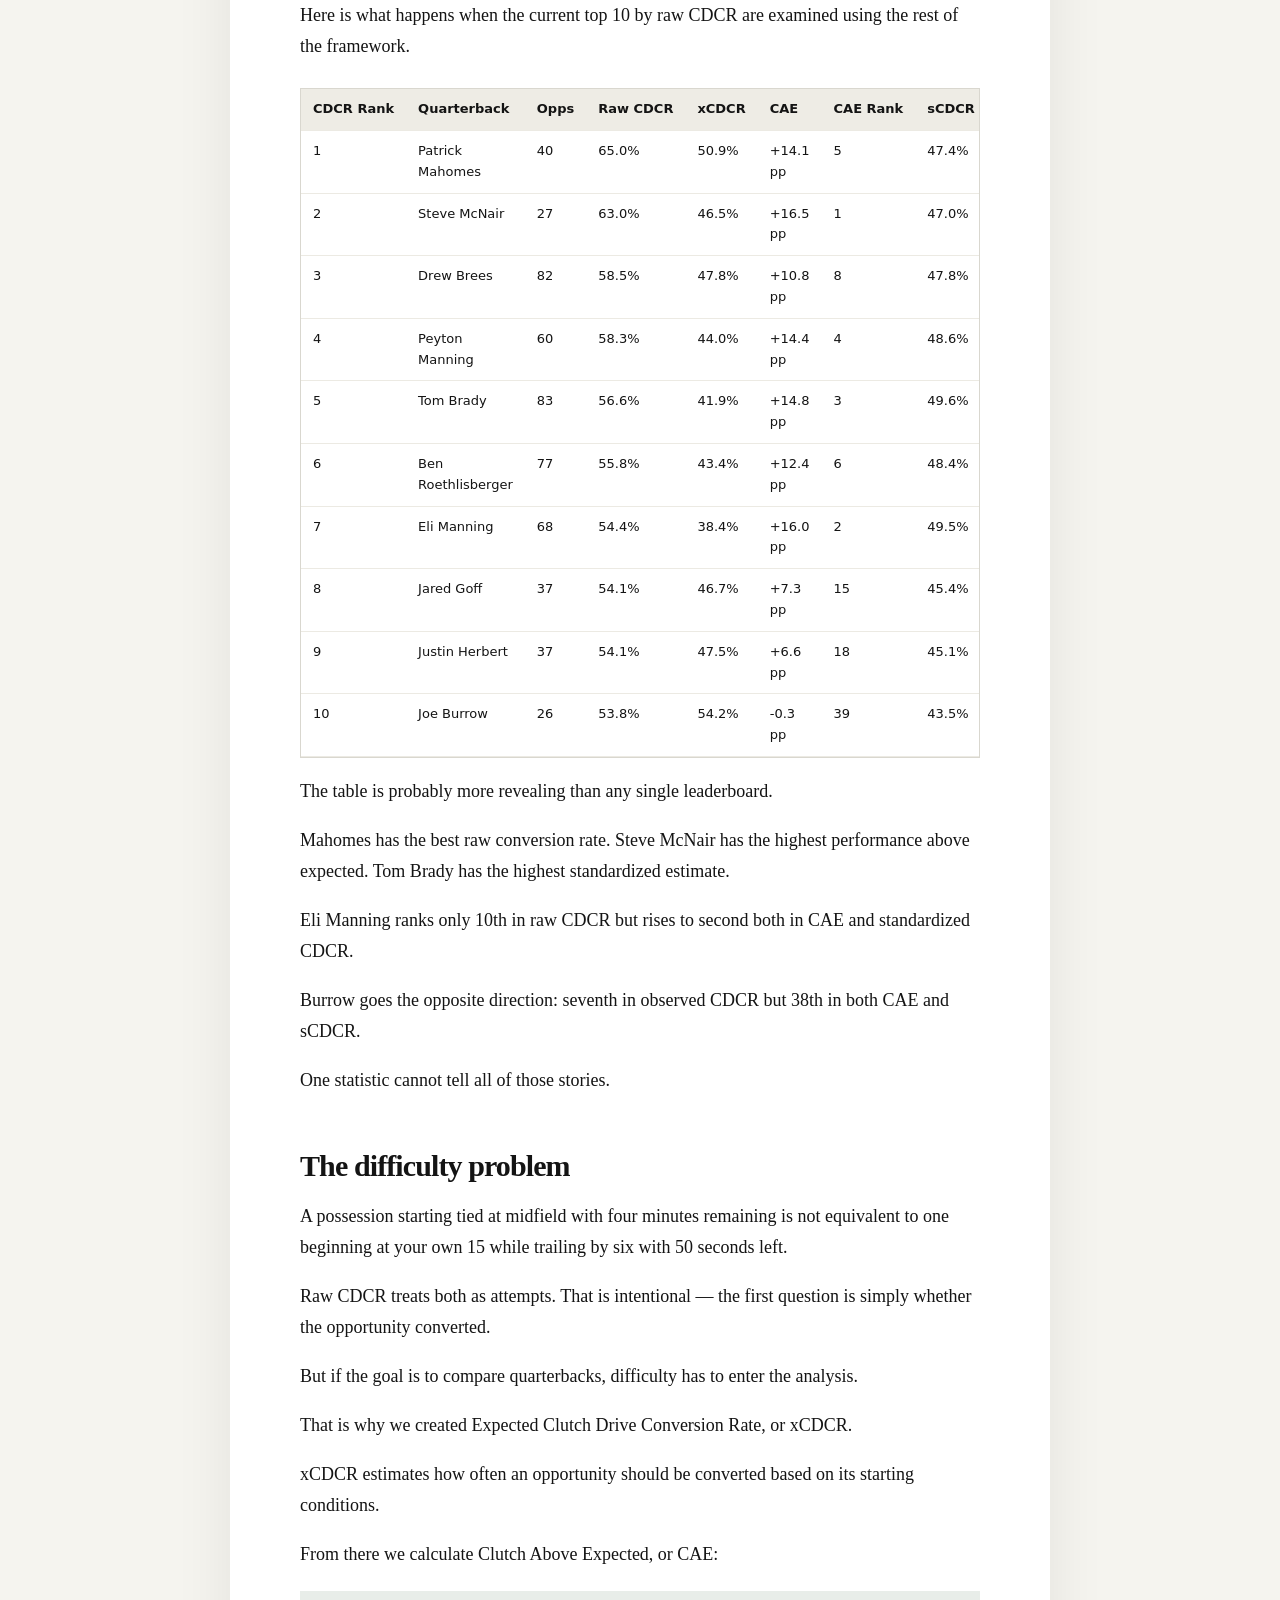
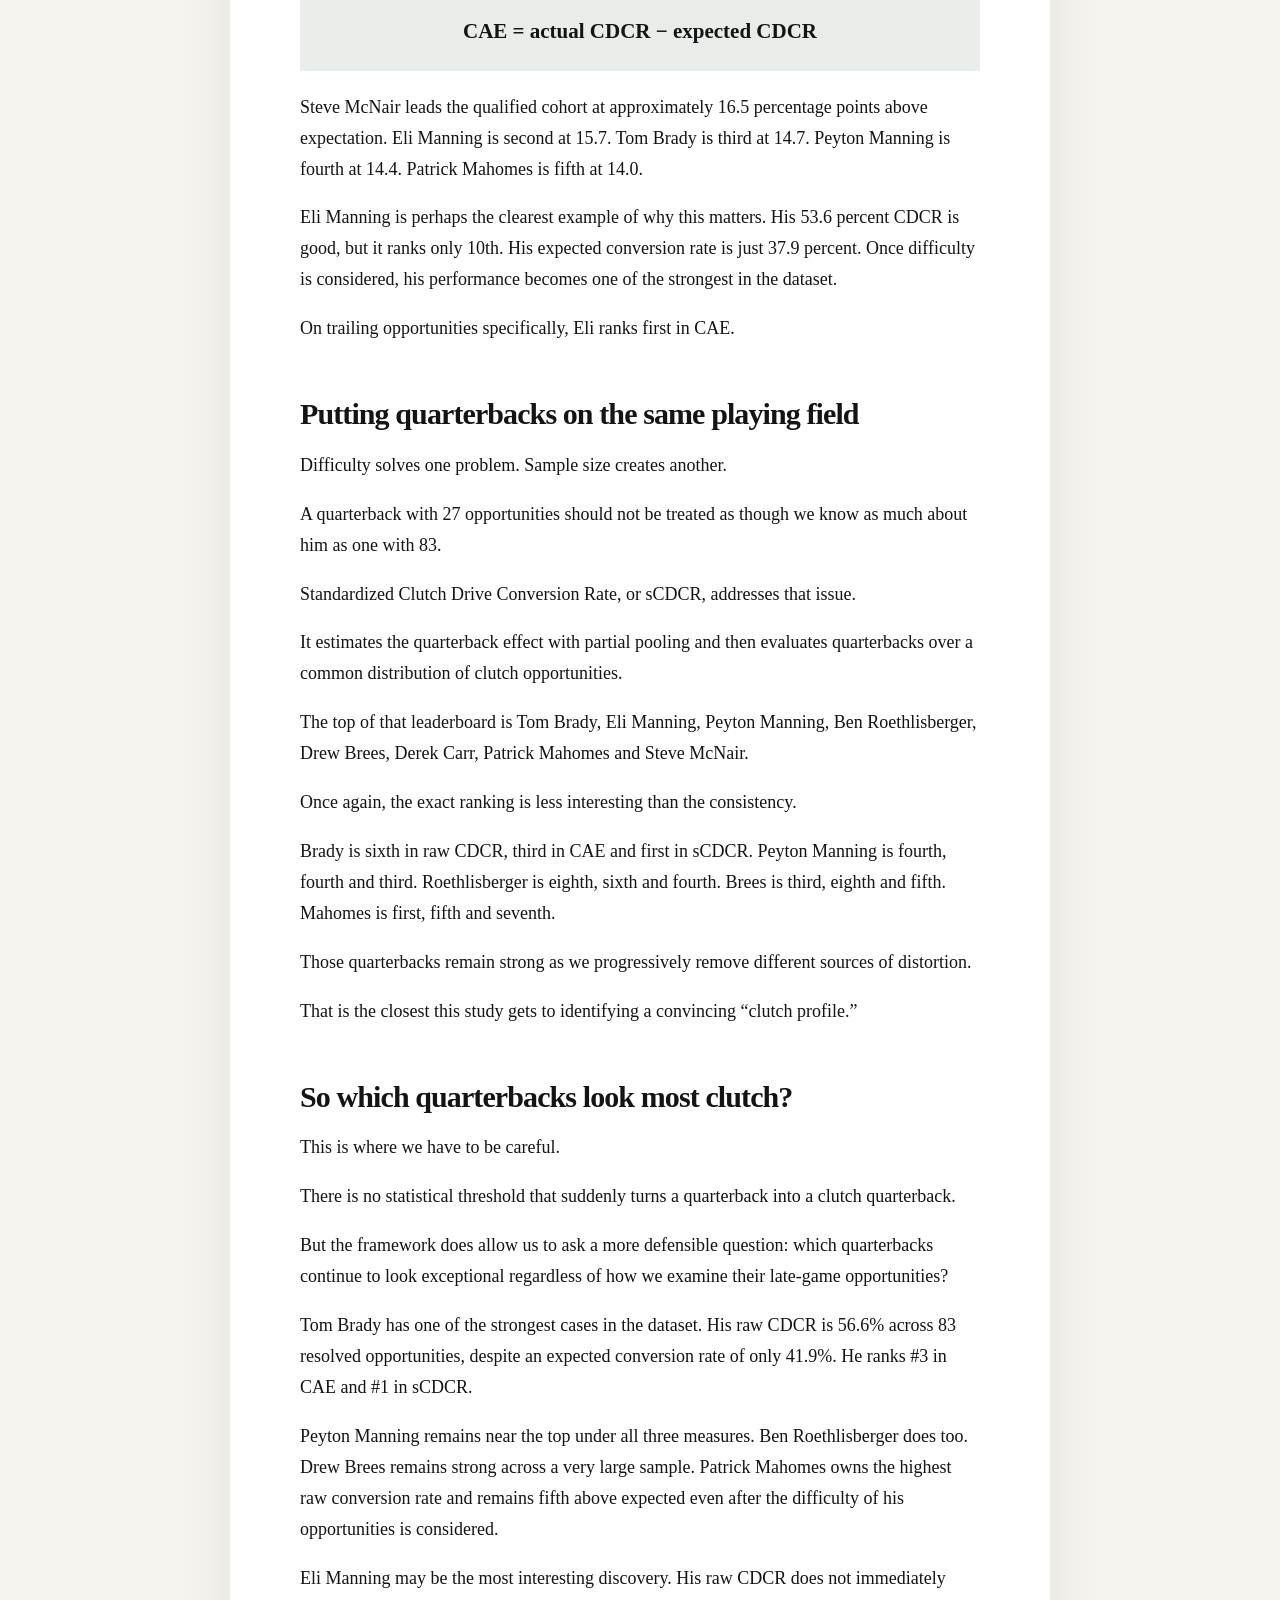
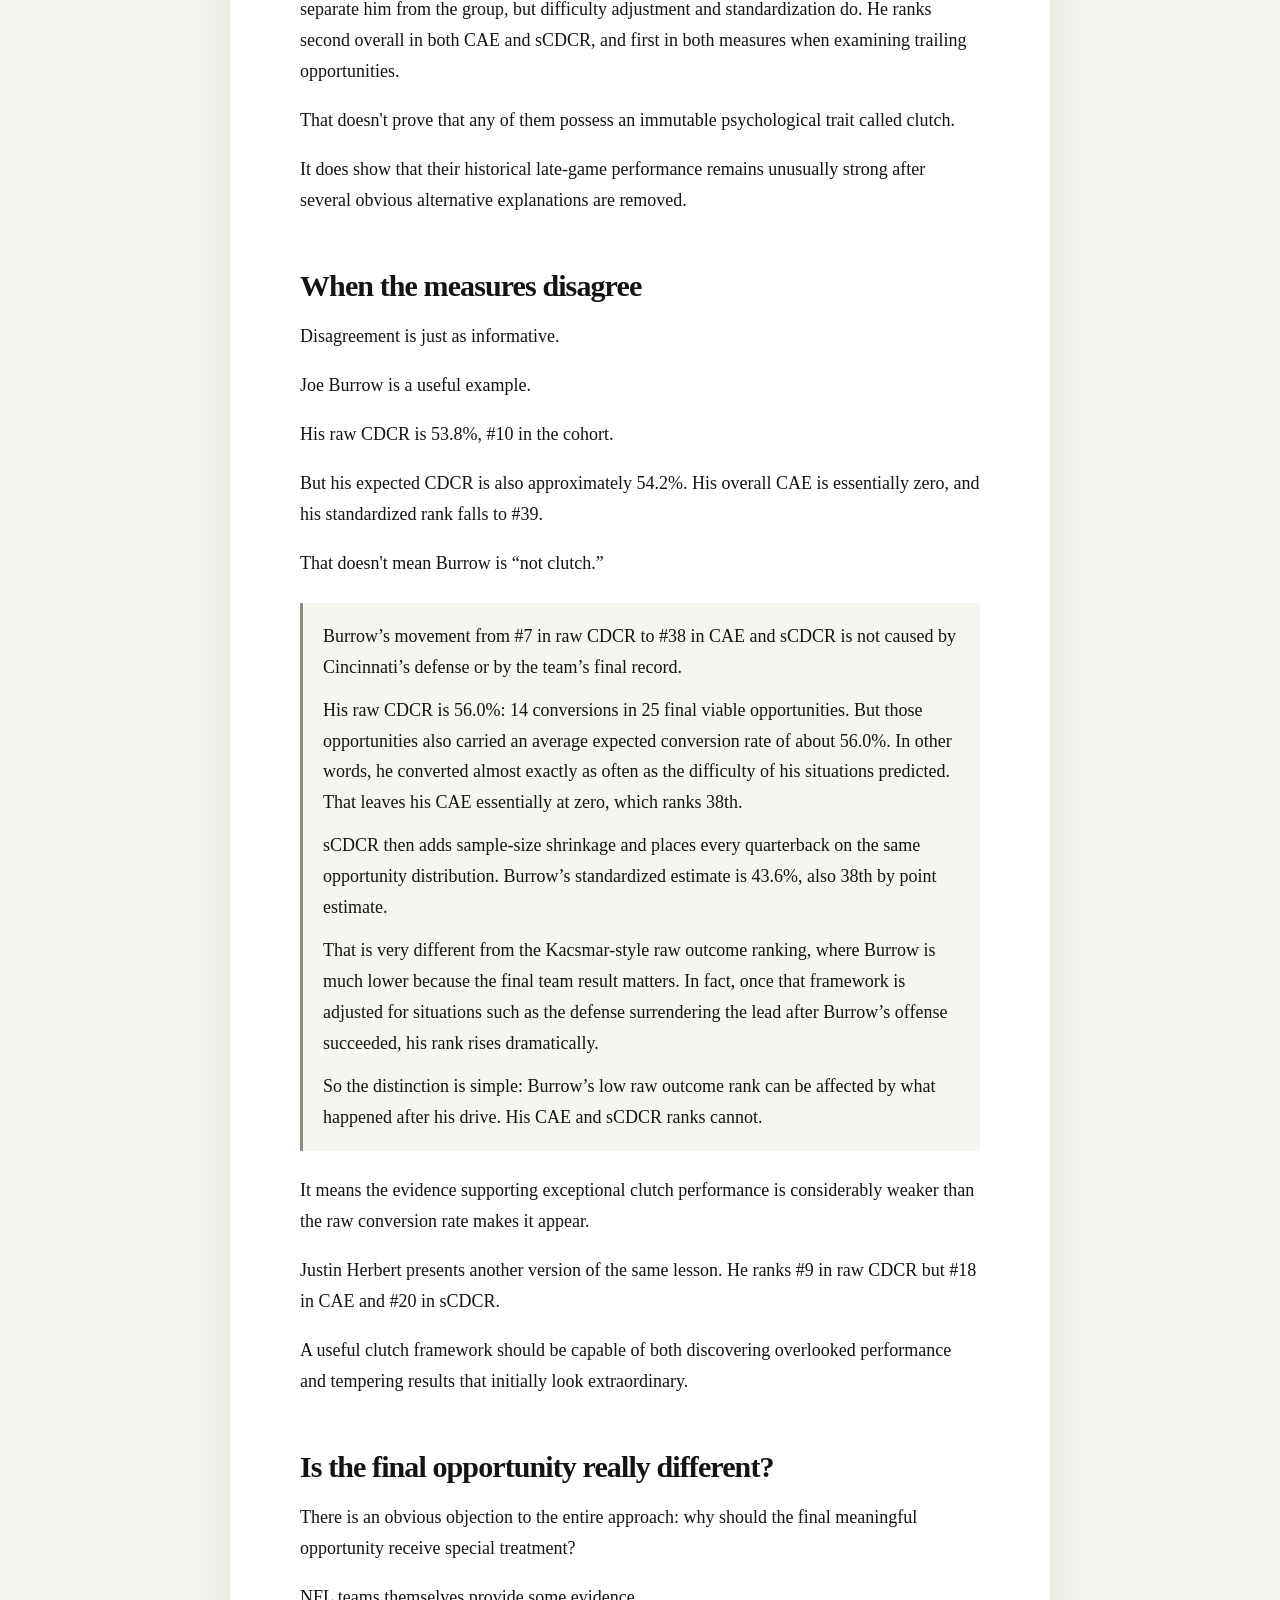
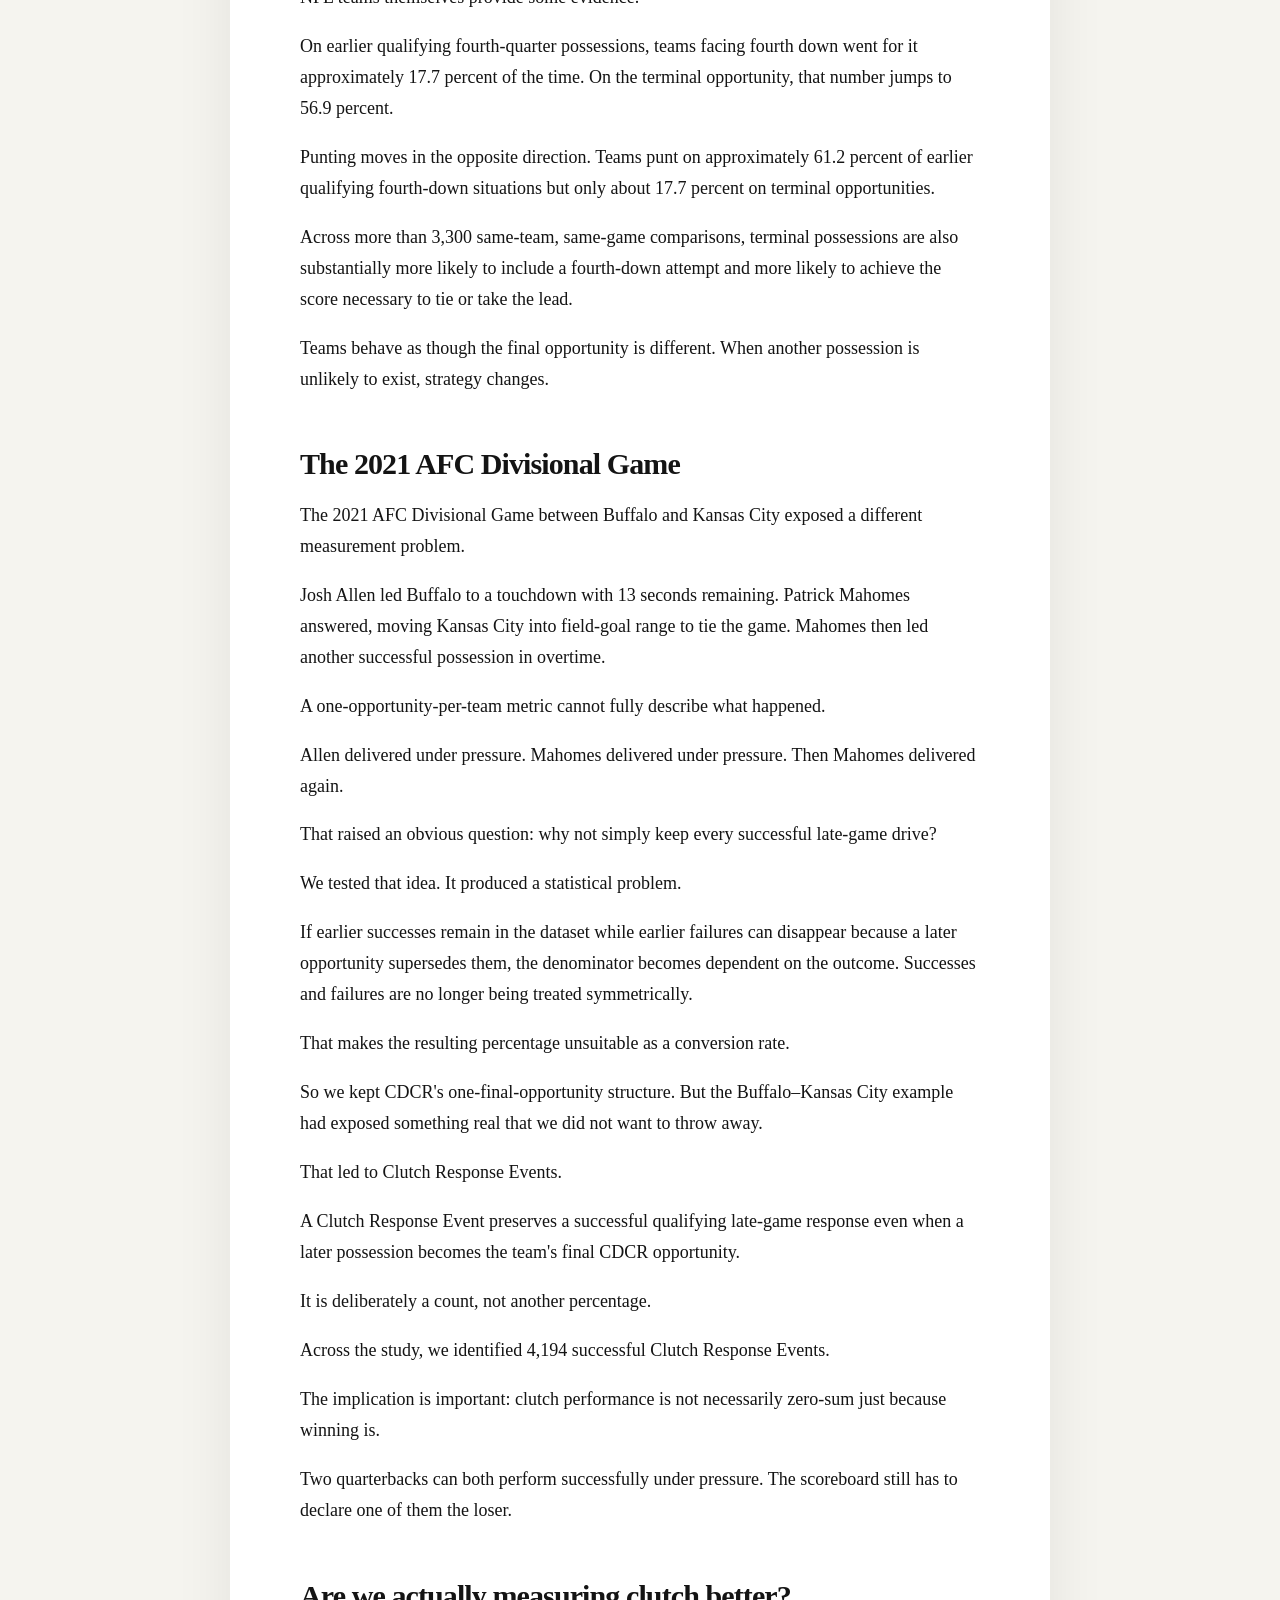
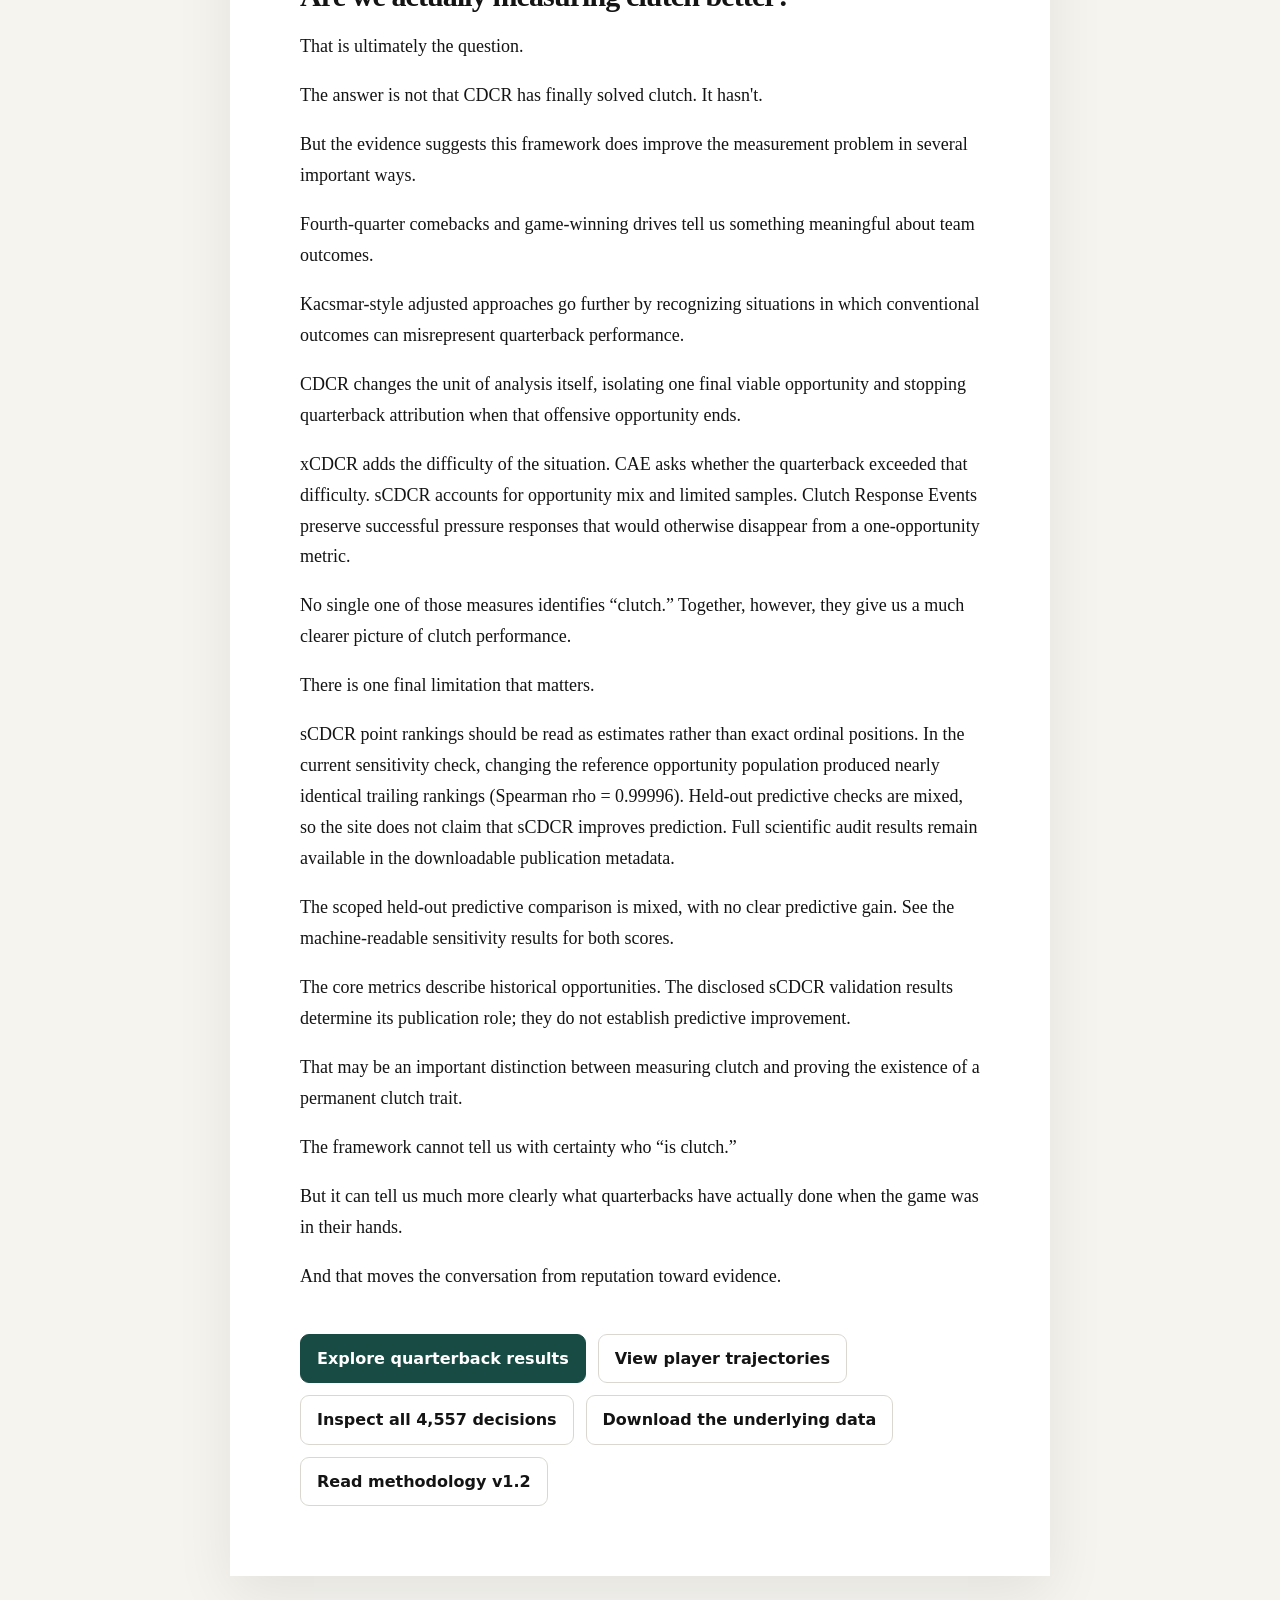
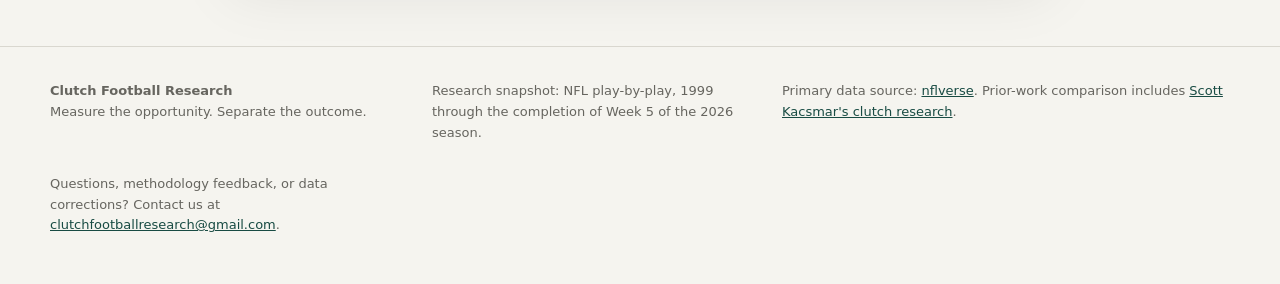
==== commit 9c820c48: "Publish Clutch Football Research" ====
--- a/index.html
+++ b/index.html
@@ -39,7 +39,7 @@
 
 <p>The more realistic objective was to ask whether clutch quarterback performance could be measured in a way that was consistent, repeatable and less dependent on what happened after the quarterback left the field.</p>
 
-<p>After examining 4,545 late-game opportunities across NFL seasons from 1999 through the current 2026 research snapshot, the answer appears to be yes — with an important qualification.</p>
+<p>After examining 4,557 late-game opportunities across NFL seasons from 1999 through the current 2026 research snapshot, the answer appears to be yes — with an important qualification.</p>
 
 <p>There probably is no single clutch statistic.</p>
 
@@ -103,14 +103,14 @@
 
 <p>The measures are related. They should be.</p>
 
-<p>The Spearman rank correlation between the raw game-outcome measure and CDCR is about 0.64.</p>
+<p>The Spearman rank correlation between the raw game-outcome measure and CDCR is about 0.65.</p>
 
 <p>But that is nowhere close to saying the two measures are interchangeable.</p>
 
-<p>Among the 64 quarterbacks in the common qualified cohort, 30 move at least 10 ranking positions, 15 move at least 20, and 5 move at least 30. The average quarterback moves about 11.7 ranking places.</p>
+<p>Among the 65 quarterbacks in the common qualified cohort, 32 move at least 10 ranking positions, 15 move at least 20, and 5 move at least 30. The average quarterback moves about 11.8 ranking places.</p>
 
 <figure class="wide-figure rank-scatter">
-  <svg viewBox="0 0 760 760" role="img" aria-label="Scatter plot comparing Kacsmar-style raw outcome rank and CDCR rank for all qualified quarterbacks"><rect width="100%" height="100%" fill="white"/><line x1="72.0" y1="38" x2="72.0" y2="688" class="scatter-grid"/><line x1="72" y1="38.0" x2="732" y2="38.0" class="scatter-grid"/><text x="72.0" y="712" text-anchor="middle" class="scatter-axis">1</text><text x="58" y="42.0" text-anchor="end" class="scatter-axis">1</text><line x1="164.8" y1="38" x2="164.8" y2="688" class="scatter-grid"/><line x1="72" y1="129.4" x2="732" y2="129.4" class="scatter-grid"/><text x="164.8" y="712" text-anchor="middle" class="scatter-axis">10</text><text x="58" y="133.4" text-anchor="end" class="scatter-axis">10</text><line x1="267.9" y1="38" x2="267.9" y2="688" class="scatter-grid"/><line x1="72" y1="231.0" x2="732" y2="231.0" class="scatter-grid"/><text x="267.9" y="712" text-anchor="middle" class="scatter-axis">20</text><text x="58" y="235.0" text-anchor="end" class="scatter-axis">20</text><line x1="371.1" y1="38" x2="371.1" y2="688" class="scatter-grid"/><line x1="72" y1="332.5" x2="732" y2="332.5" class="scatter-grid"/><text x="371.1" y="712" text-anchor="middle" class="scatter-axis">30</text><text x="58" y="336.5" text-anchor="end" class="scatter-axis">30</text><line x1="474.2" y1="38" x2="474.2" y2="688" class="scatter-grid"/><line x1="72" y1="434.1" x2="732" y2="434.1" class="scatter-grid"/><text x="474.2" y="712" text-anchor="middle" class="scatter-axis">40</text><text x="58" y="438.1" text-anchor="end" class="scatter-axis">40</text><line x1="577.3" y1="38" x2="577.3" y2="688" class="scatter-grid"/><line x1="72" y1="535.7" x2="732" y2="535.7" class="scatter-grid"/><text x="577.3" y="712" text-anchor="middle" class="scatter-axis">50</text><text x="58" y="539.7" text-anchor="end" class="scatter-axis">50</text><line x1="680.4" y1="38" x2="680.4" y2="688" class="scatter-grid"/><line x1="72" y1="637.2" x2="732" y2="637.2" class="scatter-grid"/><text x="680.4" y="712" text-anchor="middle" class="scatter-axis">60</text><text x="58" y="641.2" text-anchor="end" class="scatter-axis">60</text><line x1="732.0" y1="38" x2="732.0" y2="688" class="scatter-grid"/><line x1="72" y1="688.0" x2="732" y2="688.0" class="scatter-grid"/><text x="732.0" y="712" text-anchor="middle" class="scatter-axis">65</text><text x="58" y="692.0" text-anchor="end" class="scatter-axis">65</text><line x1="72.0" y1="38.0" x2="732.0" y2="688.0" class="scatter-agreement"/><circle cx="82.3" cy="38.0" r="4.6" class="scatter-point"><title>Patrick Mahomes: Kacsmar-style raw #2, CDCR #1</title></circle><circle cx="206.1" cy="48.2" r="4.6" class="scatter-point"><title>Steve McNair: Kacsmar-style raw #14, CDCR #2</title></circle><circle cx="237.0" cy="58.3" r="4.6" class="scatter-point"><title>Drew Brees: Kacsmar-style raw #17, CDCR #3</title></circle><circle cx="92.6" cy="68.5" r="4.6" class="scatter-point"><title>Peyton Manning: Kacsmar-style raw #3, CDCR #4</title></circle><circle cx="72.0" cy="78.6" r="4.6" class="scatter-point"><title>Tom Brady: Kacsmar-style raw #1, CDCR #5</title></circle><circle cx="102.9" cy="88.8" r="4.6" class="scatter-point"><title>Ben Roethlisberger: Kacsmar-style raw #4, CDCR #6</title></circle><circle cx="515.4" cy="98.9" r="4.6" class="scatter-point"><title>Justin Herbert: Kacsmar-style raw #44, CDCR #7</title></circle><text x="522.4" y="91.9" text-anchor="start" class="scatter-label">Justin Herbert</text><circle cx="257.6" cy="109.1" r="4.6" class="scatter-point"><title>Jared Goff: Kacsmar-style raw #19, CDCR #8</title></circle><circle cx="597.9" cy="119.2" r="4.6" class="scatter-point"><title>Joe Burrow: Kacsmar-style raw #52, CDCR #9</title></circle><text x="590.9" y="112.2" text-anchor="end" class="scatter-label">Joe Burrow</text><circle cx="371.1" cy="129.4" r="4.6" class="scatter-point"><title>Eli Manning: Kacsmar-style raw #30, CDCR #10</title></circle><circle cx="144.2" cy="139.6" r="4.6" class="scatter-point"><title>Jake Delhomme: Kacsmar-style raw #8, CDCR #11</title></circle><circle cx="195.8" cy="149.7" r="4.6" class="scatter-point"><title>Ryan Tannehill: Kacsmar-style raw #13, CDCR #12</title></circle><circle cx="288.6" cy="159.9" r="4.6" class="scatter-point"><title>Derek Carr: Kacsmar-style raw #22, CDCR #13</title></circle><circle cx="154.5" cy="170.0" r="4.6" class="scatter-point"><title>Dak Prescott: Kacsmar-style raw #9, CDCR #14</title></circle><circle cx="309.2" cy="180.2" r="4.6" class="scatter-point"><title>Carson Palmer: Kacsmar-style raw #24, CDCR #15</title></circle><circle cx="113.2" cy="190.3" r="4.6" class="scatter-point"><title>Josh Allen: Kacsmar-style raw #5, CDCR #16</title></circle><circle cx="463.9" cy="200.5" r="4.6" class="scatter-point"><title>Geno Smith: Kacsmar-style raw #39, CDCR #17</title></circle><circle cx="402.0" cy="210.7" r="4.6" class="scatter-point"><title>Marcus Mariota: Kacsmar-style raw #33, CDCR #18</title></circle><circle cx="185.4" cy="220.8" r="4.6" class="scatter-point"><title>Jake Plummer: Kacsmar-style raw #12, CDCR #19</title></circle><circle cx="618.6" cy="231.0" r="4.6" class="scatter-point"><title>Rich Gannon: Kacsmar-style raw #54, CDCR #20</title></circle><text x="611.6" y="224.0" text-anchor="end" class="scatter-label">Rich Gannon</text><circle cx="123.6" cy="241.1" r="4.6" class="scatter-point"><title>Tony Romo: Kacsmar-style raw #6, CDCR #21</title></circle><circle cx="247.3" cy="251.3" r="4.6" class="scatter-point"><title>Matthew Stafford: Kacsmar-style raw #18, CDCR #22</title></circle><circle cx="432.9" cy="261.4" r="4.6" class="scatter-point"><title>Aaron Rodgers: Kacsmar-style raw #36, CDCR #23</title></circle><circle cx="175.1" cy="271.6" r="4.6" class="scatter-point"><title>Jay Cutler: Kacsmar-style raw #11, CDCR #24</title></circle><circle cx="133.9" cy="281.8" r="4.6" class="scatter-point"><title>David Garrard: Kacsmar-style raw #7, CDCR #25</title></circle><circle cx="319.5" cy="291.9" r="4.6" class="scatter-point"><title>Kirk Cousins: Kacsmar-style raw #25, CDCR #26</title></circle><circle cx="278.2" cy="302.1" r="4.6" class="scatter-point"><title>Marc Bulger: Kacsmar-style raw #21, CDCR #27</title></circle><circle cx="340.1" cy="312.2" r="4.6" class="scatter-point"><title>Brett Favre: Kacsmar-style raw #27, CDCR #28</title></circle><circle cx="608.2" cy="322.4" r="4.6" class="scatter-point"><title>Cam Newton: Kacsmar-style raw #53, CDCR #29</title></circle><text x="601.2" y="315.4" text-anchor="end" class="scatter-label">Cam Newton</text><circle cx="443.2" cy="332.5" r="4.6" class="scatter-point"><title>Mike Vick: Kacsmar-style raw #37, CDCR #30</title></circle><circle cx="164.8" cy="342.7" r="4.6" class="scatter-point"><title>Aaron Brooks: Kacsmar-style raw #10, CDCR #31</title></circle><circle cx="525.8" cy="352.8" r="4.6" class="scatter-point"><title>Matt Schaub: Kacsmar-style raw #45, CDCR #32</title></circle><circle cx="267.9" cy="363.0" r="4.6" class="scatter-point"><title>Matt Ryan: Kacsmar-style raw #20, CDCR #33</title></circle><circle cx="505.1" cy="373.2" r="4.6" class="scatter-point"><title>Brian Griese: Kacsmar-style raw #43, CDCR #34</title></circle><circle cx="474.2" cy="383.3" r="4.6" class="scatter-point"><title>Trent Green: Kacsmar-style raw #40, CDCR #35</title></circle><circle cx="670.1" cy="393.5" r="4.6" class="scatter-point"><title>Jameis Winston: Kacsmar-style raw #59, CDCR #36</title></circle><circle cx="412.3" cy="403.6" r="4.6" class="scatter-point"><title>Lamar Jackson: Kacsmar-style raw #34, CDCR #37</title></circle><circle cx="422.6" cy="413.8" r="4.6" class="scatter-point"><title>Andy Dalton: Kacsmar-style raw #35, CDCR #38</title></circle><circle cx="391.7" cy="423.9" r="4.6" class="scatter-point"><title>Jeff Garcia: Kacsmar-style raw #32, CDCR #39</title></circle><circle cx="226.7" cy="434.1" r="4.6" class="scatter-point"><title>Matt Hasselbeck: Kacsmar-style raw #16, CDCR #40</title></circle><text x="233.7" y="427.1" text-anchor="start" class="scatter-label">Matt Hasselbeck</text><circle cx="567.0" cy="444.2" r="4.6" class="scatter-point"><title>Matt Cassel: Kacsmar-style raw #49, CDCR #41</title></circle><circle cx="628.9" cy="454.4" r="4.6" class="scatter-point"><title>Philip Rivers: Kacsmar-style raw #55, CDCR #42</title></circle><circle cx="216.4" cy="464.6" r="4.6" class="scatter-point"><title>Deshaun Watson: Kacsmar-style raw #15, CDCR #43</title></circle><text x="223.4" y="457.6" text-anchor="start" class="scatter-label">Deshaun Watson</text><circle cx="659.8" cy="474.7" r="4.6" class="scatter-point"><title>Baker Mayfield: Kacsmar-style raw #58, CDCR #44</title></circle><circle cx="587.6" cy="484.9" r="4.6" class="scatter-point"><title>Joe Flacco: Kacsmar-style raw #51, CDCR #45</title></circle><circle cx="350.4" cy="495.0" r="4.6" class="scatter-point"><title>Brad Johnson: Kacsmar-style raw #28, CDCR #46</title></circle><circle cx="577.3" cy="505.2" r="4.6" class="scatter-point"><title>Carson Wentz: Kacsmar-style raw #50, CDCR #47</title></circle><circle cx="680.4" cy="515.3" r="4.6" class="scatter-point"><title>Chad Pennington: Kacsmar-style raw #60, CDCR #48</title></circle><circle cx="536.1" cy="525.5" r="4.6" class="scatter-point"><title>Daniel Jones: Kacsmar-style raw #46, CDCR #49</title></circle><circle cx="556.7" cy="535.7" r="4.6" class="scatter-point"><title>Kyler Murray: Kacsmar-style raw #48, CDCR #50</title></circle><circle cx="298.9" cy="545.8" r="4.6" class="scatter-point"><title>Russell Wilson: Kacsmar-style raw #23, CDCR #51</title></circle><text x="305.9" y="538.8" text-anchor="start" class="scatter-label">Russell Wilson</text><circle cx="649.5" cy="556.0" r="4.6" class="scatter-point"><title>David Carr: Kacsmar-style raw #57, CDCR #52</title></circle><circle cx="690.8" cy="566.1" r="4.6" class="scatter-point"><title>Ryan Fitzpatrick: Kacsmar-style raw #61, CDCR #53</title></circle><circle cx="639.2" cy="576.3" r="4.6" class="scatter-point"><title>Drew Bledsoe: Kacsmar-style raw #56, CDCR #54</title></circle><circle cx="381.4" cy="586.4" r="4.6" class="scatter-point"><title>Kerry Collins: Kacsmar-style raw #31, CDCR #55</title></circle><text x="388.4" y="579.4" text-anchor="start" class="scatter-label">Kerry Collins</text><circle cx="494.8" cy="596.6" r="4.6" class="scatter-point"><title>Kurt Warner: Kacsmar-style raw #42, CDCR #56</title></circle><circle cx="453.6" cy="606.8" r="4.6" class="scatter-point"><title>Trevor Lawrence: Kacsmar-style raw #38, CDCR #57</title></circle><circle cx="546.4" cy="616.9" r="4.6" class="scatter-point"><title>Jon Kitna: Kacsmar-style raw #47, CDCR #58</title></circle><circle cx="360.8" cy="627.1" r="4.6" class="scatter-point"><title>Donovan McNabb: Kacsmar-style raw #29, CDCR #59</title></circle><text x="367.8" y="620.1" text-anchor="start" class="scatter-label">Donovan McNabb</text><circle cx="732.0" cy="637.2" r="4.6" class="scatter-point"><title>Jacoby Brissett: Kacsmar-style raw #65, CDCR #60</title></circle><circle cx="721.7" cy="647.4" r="4.6" class="scatter-point"><title>Josh McCown: Kacsmar-style raw #64, CDCR #61</title></circle><circle cx="329.8" cy="657.5" r="4.6" class="scatter-point"><title>Alex Smith: Kacsmar-style raw #26, CDCR #62</title></circle><text x="336.8" y="650.5" text-anchor="start" class="scatter-label">Alex Smith</text><circle cx="711.4" cy="667.7" r="4.6" class="scatter-point"><title>Blake Bortles: Kacsmar-style raw #63, CDCR #63</title></circle><circle cx="701.1" cy="677.8" r="4.6" class="scatter-point"><title>Jason Campbell: Kacsmar-style raw #62, CDCR #64</title></circle><text x="402.0" y="740" text-anchor="middle" class="scatter-title">Kacsmar-style raw outcome rank</text><text x="20" y="363.0" text-anchor="middle" class="scatter-title" transform="rotate(-90 20 363.0)">CDCR rank</text></svg>
+  <svg viewBox="0 0 760 760" role="img" aria-label="Scatter plot comparing Kacsmar-style raw outcome rank and CDCR rank for all qualified quarterbacks"><rect width="100%" height="100%" fill="white"/><line x1="72.0" y1="38" x2="72.0" y2="688" class="scatter-grid"/><line x1="72" y1="38.0" x2="732" y2="38.0" class="scatter-grid"/><text x="72.0" y="712" text-anchor="middle" class="scatter-axis">1</text><text x="58" y="42.0" text-anchor="end" class="scatter-axis">1</text><line x1="163.4" y1="38" x2="163.4" y2="688" class="scatter-grid"/><line x1="72" y1="128.0" x2="732" y2="128.0" class="scatter-grid"/><text x="163.4" y="712" text-anchor="middle" class="scatter-axis">10</text><text x="58" y="132.0" text-anchor="end" class="scatter-axis">10</text><line x1="264.9" y1="38" x2="264.9" y2="688" class="scatter-grid"/><line x1="72" y1="228.0" x2="732" y2="228.0" class="scatter-grid"/><text x="264.9" y="712" text-anchor="middle" class="scatter-axis">20</text><text x="58" y="232.0" text-anchor="end" class="scatter-axis">20</text><line x1="366.5" y1="38" x2="366.5" y2="688" class="scatter-grid"/><line x1="72" y1="328.0" x2="732" y2="328.0" class="scatter-grid"/><text x="366.5" y="712" text-anchor="middle" class="scatter-axis">30</text><text x="58" y="332.0" text-anchor="end" class="scatter-axis">30</text><line x1="468.0" y1="38" x2="468.0" y2="688" class="scatter-grid"/><line x1="72" y1="428.0" x2="732" y2="428.0" class="scatter-grid"/><text x="468.0" y="712" text-anchor="middle" class="scatter-axis">40</text><text x="58" y="432.0" text-anchor="end" class="scatter-axis">40</text><line x1="569.5" y1="38" x2="569.5" y2="688" class="scatter-grid"/><line x1="72" y1="528.0" x2="732" y2="528.0" class="scatter-grid"/><text x="569.5" y="712" text-anchor="middle" class="scatter-axis">50</text><text x="58" y="532.0" text-anchor="end" class="scatter-axis">50</text><line x1="671.1" y1="38" x2="671.1" y2="688" class="scatter-grid"/><line x1="72" y1="628.0" x2="732" y2="628.0" class="scatter-grid"/><text x="671.1" y="712" text-anchor="middle" class="scatter-axis">60</text><text x="58" y="632.0" text-anchor="end" class="scatter-axis">60</text><line x1="732.0" y1="38" x2="732.0" y2="688" class="scatter-grid"/><line x1="72" y1="688.0" x2="732" y2="688.0" class="scatter-grid"/><text x="732.0" y="712" text-anchor="middle" class="scatter-axis">66</text><text x="58" y="692.0" text-anchor="end" class="scatter-axis">66</text><line x1="72.0" y1="38.0" x2="732.0" y2="688.0" class="scatter-agreement"/><circle cx="82.2" cy="38.0" r="4.6" class="scatter-point"><title>Patrick Mahomes: Kacsmar-style raw #2, CDCR #1</title></circle><circle cx="204.0" cy="48.0" r="4.6" class="scatter-point"><title>Steve McNair: Kacsmar-style raw #14, CDCR #2</title></circle><circle cx="224.3" cy="58.0" r="4.6" class="scatter-point"><title>Drew Brees: Kacsmar-style raw #16, CDCR #3</title></circle><circle cx="92.3" cy="68.0" r="4.6" class="scatter-point"><title>Peyton Manning: Kacsmar-style raw #3, CDCR #4</title></circle><circle cx="72.0" cy="78.0" r="4.6" class="scatter-point"><title>Tom Brady: Kacsmar-style raw #1, CDCR #5</title></circle><circle cx="102.5" cy="88.0" r="4.6" class="scatter-point"><title>Ben Roethlisberger: Kacsmar-style raw #4, CDCR #6</title></circle><circle cx="366.5" cy="98.0" r="4.6" class="scatter-point"><title>Eli Manning: Kacsmar-style raw #30, CDCR #7</title></circle><circle cx="244.6" cy="108.0" r="4.6" class="scatter-point"><title>Jared Goff: Kacsmar-style raw #18, CDCR #8</title></circle><circle cx="539.1" cy="118.0" r="4.6" class="scatter-point"><title>Justin Herbert: Kacsmar-style raw #47, CDCR #9</title></circle><text x="546.1" y="111.0" text-anchor="start" class="scatter-label">Justin Herbert</text><circle cx="600.0" cy="128.0" r="4.6" class="scatter-point"><title>Joe Burrow: Kacsmar-style raw #53, CDCR #10</title></circle><text x="593.0" y="121.0" text-anchor="end" class="scatter-label">Joe Burrow</text><circle cx="143.1" cy="138.0" r="4.6" class="scatter-point"><title>Jake Delhomme: Kacsmar-style raw #8, CDCR #11</title></circle><circle cx="193.8" cy="148.0" r="4.6" class="scatter-point"><title>Ryan Tannehill: Kacsmar-style raw #13, CDCR #12</title></circle><circle cx="285.2" cy="158.0" r="4.6" class="scatter-point"><title>Derek Carr: Kacsmar-style raw #22, CDCR #13</title></circle><circle cx="112.6" cy="168.0" r="4.6" class="scatter-point"><title>Josh Allen: Kacsmar-style raw #5, CDCR #14</title></circle><circle cx="305.5" cy="178.0" r="4.6" class="scatter-point"><title>Carson Palmer: Kacsmar-style raw #24, CDCR #15</title></circle><circle cx="173.5" cy="188.0" r="4.6" class="scatter-point"><title>Dak Prescott: Kacsmar-style raw #11, CDCR #16</title></circle><circle cx="427.4" cy="198.0" r="4.6" class="scatter-point"><title>Geno Smith: Kacsmar-style raw #36, CDCR #17</title></circle><circle cx="417.2" cy="208.0" r="4.6" class="scatter-point"><title>Marcus Mariota: Kacsmar-style raw #35, CDCR #18</title></circle><circle cx="183.7" cy="218.0" r="4.6" class="scatter-point"><title>Jake Plummer: Kacsmar-style raw #12, CDCR #19</title></circle><circle cx="620.3" cy="228.0" r="4.6" class="scatter-point"><title>Rich Gannon: Kacsmar-style raw #55, CDCR #20</title></circle><text x="613.3" y="221.0" text-anchor="end" class="scatter-label">Rich Gannon</text><circle cx="122.8" cy="238.0" r="4.6" class="scatter-point"><title>Tony Romo: Kacsmar-style raw #6, CDCR #21</title></circle><circle cx="234.5" cy="248.0" r="4.6" class="scatter-point"><title>Matthew Stafford: Kacsmar-style raw #17, CDCR #22</title></circle><circle cx="457.8" cy="258.0" r="4.6" class="scatter-point"><title>Aaron Rodgers: Kacsmar-style raw #39, CDCR #23</title></circle><circle cx="163.4" cy="268.0" r="4.6" class="scatter-point"><title>Jay Cutler: Kacsmar-style raw #10, CDCR #24</title></circle><circle cx="132.9" cy="278.0" r="4.6" class="scatter-point"><title>David Garrard: Kacsmar-style raw #7, CDCR #25</title></circle><circle cx="315.7" cy="288.0" r="4.6" class="scatter-point"><title>Kirk Cousins: Kacsmar-style raw #25, CDCR #26</title></circle><circle cx="275.1" cy="298.0" r="4.6" class="scatter-point"><title>Marc Bulger: Kacsmar-style raw #21, CDCR #27</title></circle><circle cx="336.0" cy="308.0" r="4.6" class="scatter-point"><title>Brett Favre: Kacsmar-style raw #27, CDCR #28</title></circle><circle cx="610.2" cy="318.0" r="4.6" class="scatter-point"><title>Cam Newton: Kacsmar-style raw #54, CDCR #29</title></circle><text x="603.2" y="311.0" text-anchor="end" class="scatter-label">Cam Newton</text><circle cx="468.0" cy="328.0" r="4.6" class="scatter-point"><title>Mike Vick: Kacsmar-style raw #40, CDCR #30</title></circle><circle cx="153.2" cy="338.0" r="4.6" class="scatter-point"><title>Aaron Brooks: Kacsmar-style raw #9, CDCR #31</title></circle><circle cx="528.9" cy="348.0" r="4.6" class="scatter-point"><title>Matt Schaub: Kacsmar-style raw #46, CDCR #32</title></circle><circle cx="254.8" cy="358.0" r="4.6" class="scatter-point"><title>Matt Ryan: Kacsmar-style raw #19, CDCR #33</title></circle><circle cx="508.6" cy="368.0" r="4.6" class="scatter-point"><title>Brian Griese: Kacsmar-style raw #44, CDCR #34</title></circle><circle cx="478.2" cy="378.0" r="4.6" class="scatter-point"><title>Trent Green: Kacsmar-style raw #41, CDCR #35</title></circle><circle cx="437.5" cy="388.0" r="4.6" class="scatter-point"><title>Lamar Jackson: Kacsmar-style raw #37, CDCR #36</title></circle><circle cx="660.9" cy="398.0" r="4.6" class="scatter-point"><title>Jameis Winston: Kacsmar-style raw #59, CDCR #37</title></circle><circle cx="447.7" cy="408.0" r="4.6" class="scatter-point"><title>Andy Dalton: Kacsmar-style raw #38, CDCR #38</title></circle><circle cx="407.1" cy="418.0" r="4.6" class="scatter-point"><title>Jeff Garcia: Kacsmar-style raw #34, CDCR #39</title></circle><circle cx="214.2" cy="428.0" r="4.6" class="scatter-point"><title>Matt Hasselbeck: Kacsmar-style raw #15, CDCR #40</title></circle><text x="221.2" y="421.0" text-anchor="start" class="scatter-label">Matt Hasselbeck</text><circle cx="569.5" cy="438.0" r="4.6" class="scatter-point"><title>Matt Cassel: Kacsmar-style raw #50, CDCR #41</title></circle><circle cx="396.9" cy="448.0" r="4.6" class="scatter-point"><title>Sam Darnold: Kacsmar-style raw #33, CDCR #42</title></circle><circle cx="630.5" cy="458.0" r="4.6" class="scatter-point"><title>Philip Rivers: Kacsmar-style raw #56, CDCR #43</title></circle><circle cx="671.1" cy="468.0" r="4.6" class="scatter-point"><title>Baker Mayfield: Kacsmar-style raw #60, CDCR #44</title></circle><circle cx="589.8" cy="478.0" r="4.6" class="scatter-point"><title>Joe Flacco: Kacsmar-style raw #52, CDCR #45</title></circle><circle cx="346.2" cy="488.0" r="4.6" class="scatter-point"><title>Brad Johnson: Kacsmar-style raw #28, CDCR #46</title></circle><circle cx="579.7" cy="498.0" r="4.6" class="scatter-point"><title>Carson Wentz: Kacsmar-style raw #51, CDCR #47</title></circle><circle cx="681.2" cy="508.0" r="4.6" class="scatter-point"><title>Chad Pennington: Kacsmar-style raw #61, CDCR #48</title></circle><circle cx="264.9" cy="518.0" r="4.6" class="scatter-point"><title>Deshaun Watson: Kacsmar-style raw #20, CDCR #49</title></circle><text x="271.9" y="511.0" text-anchor="start" class="scatter-label">Deshaun Watson</text><circle cx="559.4" cy="528.0" r="4.6" class="scatter-point"><title>Daniel Jones: Kacsmar-style raw #49, CDCR #50</title></circle><circle cx="518.8" cy="538.0" r="4.6" class="scatter-point"><title>Kyler Murray: Kacsmar-style raw #45, CDCR #51</title></circle><circle cx="295.4" cy="548.0" r="4.6" class="scatter-point"><title>Russell Wilson: Kacsmar-style raw #23, CDCR #52</title></circle><text x="302.4" y="541.0" text-anchor="start" class="scatter-label">Russell Wilson</text><circle cx="650.8" cy="558.0" r="4.6" class="scatter-point"><title>David Carr: Kacsmar-style raw #58, CDCR #53</title></circle><circle cx="691.4" cy="568.0" r="4.6" class="scatter-point"><title>Ryan Fitzpatrick: Kacsmar-style raw #62, CDCR #54</title></circle><circle cx="640.6" cy="578.0" r="4.6" class="scatter-point"><title>Drew Bledsoe: Kacsmar-style raw #57, CDCR #55</title></circle><circle cx="376.6" cy="588.0" r="4.6" class="scatter-point"><title>Kerry Collins: Kacsmar-style raw #31, CDCR #56</title></circle><text x="383.6" y="581.0" text-anchor="start" class="scatter-label">Kerry Collins</text><circle cx="386.8" cy="598.0" r="4.6" class="scatter-point"><title>Trevor Lawrence: Kacsmar-style raw #32, CDCR #57</title></circle><circle cx="498.5" cy="608.0" r="4.6" class="scatter-point"><title>Kurt Warner: Kacsmar-style raw #43, CDCR #58</title></circle><circle cx="549.2" cy="618.0" r="4.6" class="scatter-point"><title>Jon Kitna: Kacsmar-style raw #48, CDCR #59</title></circle><circle cx="356.3" cy="628.0" r="4.6" class="scatter-point"><title>Donovan McNabb: Kacsmar-style raw #29, CDCR #60</title></circle><text x="363.3" y="621.0" text-anchor="start" class="scatter-label">Donovan McNabb</text><circle cx="732.0" cy="638.0" r="4.6" class="scatter-point"><title>Jacoby Brissett: Kacsmar-style raw #66, CDCR #61</title></circle><circle cx="721.8" cy="648.0" r="4.6" class="scatter-point"><title>Josh McCown: Kacsmar-style raw #65, CDCR #62</title></circle><circle cx="325.8" cy="658.0" r="4.6" class="scatter-point"><title>Alex Smith: Kacsmar-style raw #26, CDCR #63</title></circle><text x="332.8" y="651.0" text-anchor="start" class="scatter-label">Alex Smith</text><circle cx="711.7" cy="668.0" r="4.6" class="scatter-point"><title>Blake Bortles: Kacsmar-style raw #64, CDCR #64</title></circle><circle cx="701.5" cy="678.0" r="4.6" class="scatter-point"><title>Jason Campbell: Kacsmar-style raw #63, CDCR #65</title></circle><text x="402.0" y="740" text-anchor="middle" class="scatter-title">Kacsmar-style raw outcome rank</text><text x="20" y="363.0" text-anchor="middle" class="scatter-title" transform="rotate(-90 20 363.0)">CDCR rank</text></svg>
   <figcaption>Every qualified quarterback is shown. The dashed diagonal represents identical ranking under the two frameworks. Points above the line are ranked better by CDCR; points below it are ranked better by the Kacsmar-style raw game-outcome measure.</figcaption>
 </figure>
 
@@ -193,7 +193,7 @@
 <thead><tr>
 <th>CDCR Rank</th><th>Quarterback</th><th>Opps</th><th>Raw CDCR</th><th>xCDCR</th><th>CAE</th><th>CAE Rank</th><th>sCDCR</th><th>sCDCR Rank</th><th>Kacsmar Raw Rank</th><th>Kacsmar Adj. Rank</th>
 </tr></thead>
-<tbody><tr><td>1</td><td>Patrick Mahomes</td><td>40</td><td>65.0%</td><td>50.9%</td><td>+14.1 pp</td><td>5</td><td>47.6%</td><td>7</td><td>2</td><td>1</td></tr><tr><td>2</td><td>Steve McNair</td><td>27</td><td>63.0%</td><td>46.5%</td><td>+16.5 pp</td><td>1</td><td>47.2%</td><td>8</td><td>14</td><td>41</td></tr><tr><td>3</td><td>Drew Brees</td><td>82</td><td>58.5%</td><td>47.8%</td><td>+10.8 pp</td><td>8</td><td>47.9%</td><td>5</td><td>17</td><td>6</td></tr><tr><td>4</td><td>Peyton Manning</td><td>60</td><td>58.3%</td><td>44.0%</td><td>+14.4 pp</td><td>4</td><td>48.8%</td><td>3</td><td>3</td><td>4</td></tr><tr><td>5</td><td>Tom Brady</td><td>83</td><td>56.6%</td><td>41.8%</td><td>+14.8 pp</td><td>3</td><td>49.8%</td><td>1</td><td>1</td><td>3</td></tr><tr><td>6</td><td>Ben Roethlisberger</td><td>77</td><td>55.8%</td><td>43.4%</td><td>+12.4 pp</td><td>6</td><td>48.6%</td><td>4</td><td>4</td><td>8</td></tr><tr><td>7</td><td>Justin Herbert</td><td>36</td><td>55.6%</td><td>48.1%</td><td>+7.4 pp</td><td>14</td><td>45.4%</td><td>15</td><td>44</td><td>33</td></tr><tr><td>8</td><td>Jared Goff</td><td>37</td><td>54.1%</td><td>46.7%</td><td>+7.3 pp</td><td>16</td><td>45.5%</td><td>14</td><td>19</td><td>20</td></tr><tr><td>9</td><td>Joe Burrow</td><td>26</td><td>53.8%</td><td>54.2%</td><td>-0.4 pp</td><td>39</td><td>43.5%</td><td>39</td><td>52</td><td>7</td></tr><tr><td>10</td><td>Eli Manning</td><td>69</td><td>53.6%</td><td>37.9%</td><td>+15.7 pp</td><td>2</td><td>49.7%</td><td>2</td><td>30</td><td>24</td></tr></tbody>
+<tbody><tr><td>1</td><td>Patrick Mahomes</td><td>40</td><td>65.0%</td><td>50.9%</td><td>+14.1 pp</td><td>5</td><td>47.4%</td><td>7</td><td>2</td><td>1</td></tr><tr><td>2</td><td>Steve McNair</td><td>27</td><td>63.0%</td><td>46.5%</td><td>+16.5 pp</td><td>1</td><td>47.0%</td><td>8</td><td>14</td><td>42</td></tr><tr><td>3</td><td>Drew Brees</td><td>82</td><td>58.5%</td><td>47.8%</td><td>+10.8 pp</td><td>8</td><td>47.8%</td><td>5</td><td>16</td><td>6</td></tr><tr><td>4</td><td>Peyton Manning</td><td>60</td><td>58.3%</td><td>44.0%</td><td>+14.4 pp</td><td>4</td><td>48.6%</td><td>3</td><td>3</td><td>5</td></tr><tr><td>5</td><td>Tom Brady</td><td>83</td><td>56.6%</td><td>41.9%</td><td>+14.8 pp</td><td>3</td><td>49.6%</td><td>1</td><td>1</td><td>3</td></tr><tr><td>6</td><td>Ben Roethlisberger</td><td>77</td><td>55.8%</td><td>43.4%</td><td>+12.4 pp</td><td>6</td><td>48.4%</td><td>4</td><td>4</td><td>8</td></tr><tr><td>7</td><td>Eli Manning</td><td>68</td><td>54.4%</td><td>38.4%</td><td>+16.0 pp</td><td>2</td><td>49.5%</td><td>2</td><td>30</td><td>25</td></tr><tr><td>8</td><td>Jared Goff</td><td>37</td><td>54.1%</td><td>46.7%</td><td>+7.3 pp</td><td>15</td><td>45.4%</td><td>15</td><td>18</td><td>22</td></tr><tr><td>9</td><td>Justin Herbert</td><td>37</td><td>54.1%</td><td>47.5%</td><td>+6.6 pp</td><td>18</td><td>45.1%</td><td>20</td><td>47</td><td>39</td></tr><tr><td>10</td><td>Joe Burrow</td><td>26</td><td>53.8%</td><td>54.2%</td><td>-0.3 pp</td><td>39</td><td>43.5%</td><td>39</td><td>53</td><td>7</td></tr></tbody>
 </table>
 </div>
 
@@ -257,7 +257,7 @@
 
 <p>But the framework does allow us to ask a more defensible question: which quarterbacks continue to look exceptional regardless of how we examine their late-game opportunities?</p>
 
-<p>Tom Brady has one of the strongest cases in the dataset. His raw CDCR is 56.6% across 83 resolved opportunities, despite an expected conversion rate of only 41.8%. He ranks #3 in CAE and #1 in sCDCR.</p>
+<p>Tom Brady has one of the strongest cases in the dataset. His raw CDCR is 56.6% across 83 resolved opportunities, despite an expected conversion rate of only 41.9%. He ranks #3 in CAE and #1 in sCDCR.</p>
 
 <p>Peyton Manning remains near the top under all three measures. Ben Roethlisberger does too. Drew Brees remains strong across a very large sample. Patrick Mahomes owns the highest raw conversion rate and remains fifth above expected even after the difficulty of his opportunities is considered.</p>
 
@@ -273,7 +273,7 @@
 
 <p>Joe Burrow is a useful example.</p>
 
-<p>His raw CDCR is 53.8%, #9 in the cohort.</p>
+<p>His raw CDCR is 53.8%, #10 in the cohort.</p>
 
 <p>But his expected CDCR is also approximately 54.2%. His overall CAE is essentially zero, and his standardized rank falls to #39.</p>
 
@@ -289,7 +289,7 @@
 
 <p>It means the evidence supporting exceptional clutch performance is considerably weaker than the raw conversion rate makes it appear.</p>
 
-<p>Justin Herbert presents another version of the same lesson. He ranks #7 in raw CDCR but #14 in CAE and #15 in sCDCR.</p>
+<p>Justin Herbert presents another version of the same lesson. He ranks #9 in raw CDCR but #18 in CAE and #20 in sCDCR.</p>
 
 <p>A useful clutch framework should be capable of both discovering overlooked performance and tempering results that initially look extraordinary.</p>
 
@@ -333,7 +333,7 @@
 
 <p>It is deliberately a count, not another percentage.</p>
 
-<p>Across the study, we identified 4,177 successful Clutch Response Events.</p>
+<p>Across the study, we identified 4,194 successful Clutch Response Events.</p>
 
 <p>The implication is important: clutch performance is not necessarily zero-sum just because winning is.</p>
 
@@ -359,7 +359,7 @@
 
 <p>There is one final limitation that matters.</p>
 
-<p>sCDCR point rankings should be read as estimates rather than exact ordinal positions. In the current sensitivity check, changing the reference opportunity population produced nearly identical trailing rankings (Spearman rho = 0.99995). Held-out predictive checks are mixed, so the site does not claim that sCDCR improves prediction. Full scientific audit results remain available in the downloadable publication metadata.</p>
+<p>sCDCR point rankings should be read as estimates rather than exact ordinal positions. In the current sensitivity check, changing the reference opportunity population produced nearly identical trailing rankings (Spearman rho = 0.99996). Held-out predictive checks are mixed, so the site does not claim that sCDCR improves prediction. Full scientific audit results remain available in the downloadable publication metadata.</p>
 
 <p>The scoped held-out predictive comparison is mixed, with no clear predictive gain. See the machine-readable sensitivity results for both scores.</p>
 
@@ -376,7 +376,7 @@
 <div class="article-actions">
   <a class="button primary" href="results.html">Explore quarterback results</a>
   <a class="button" href="players.html">View player trajectories</a>
-  <a class="button" href="explore.html">Inspect all 4,545 decisions</a>
+  <a class="button" href="explore.html">Inspect all 4,557 decisions</a>
   <a class="button" href="data.html">Download the underlying data</a>
   <a class="button" href="methodology.html">Read methodology v1.2</a>
 </div>
@@ -386,7 +386,7 @@
 <footer class="site-footer">
   <div class="shell footer-grid">
     <div><strong>Clutch Football Research</strong><br><span>Measure the opportunity. Separate the outcome.</span></div>
-    <div>Research snapshot: NFL play-by-play, 1999 through the completion of Week 4 of the 2026 season.</div>
+    <div>Research snapshot: NFL play-by-play, 1999 through the completion of Week 5 of the 2026 season.</div>
     <div>Primary data source: <a href="https://www.nflverse.com/" rel="noopener">nflverse</a>. Prior-work comparison includes <a href="https://www.365scores.com/news/justin-herbert-more-clutch-nfl-quarterback" rel="noopener">Scott Kacsmar's clutch research</a>.</div>
     <div>Questions, methodology feedback, or data corrections? Contact us at <a href="mailto:clutchfootballresearch@gmail.com">clutchfootballresearch@gmail.com</a>.</div>
   </div>
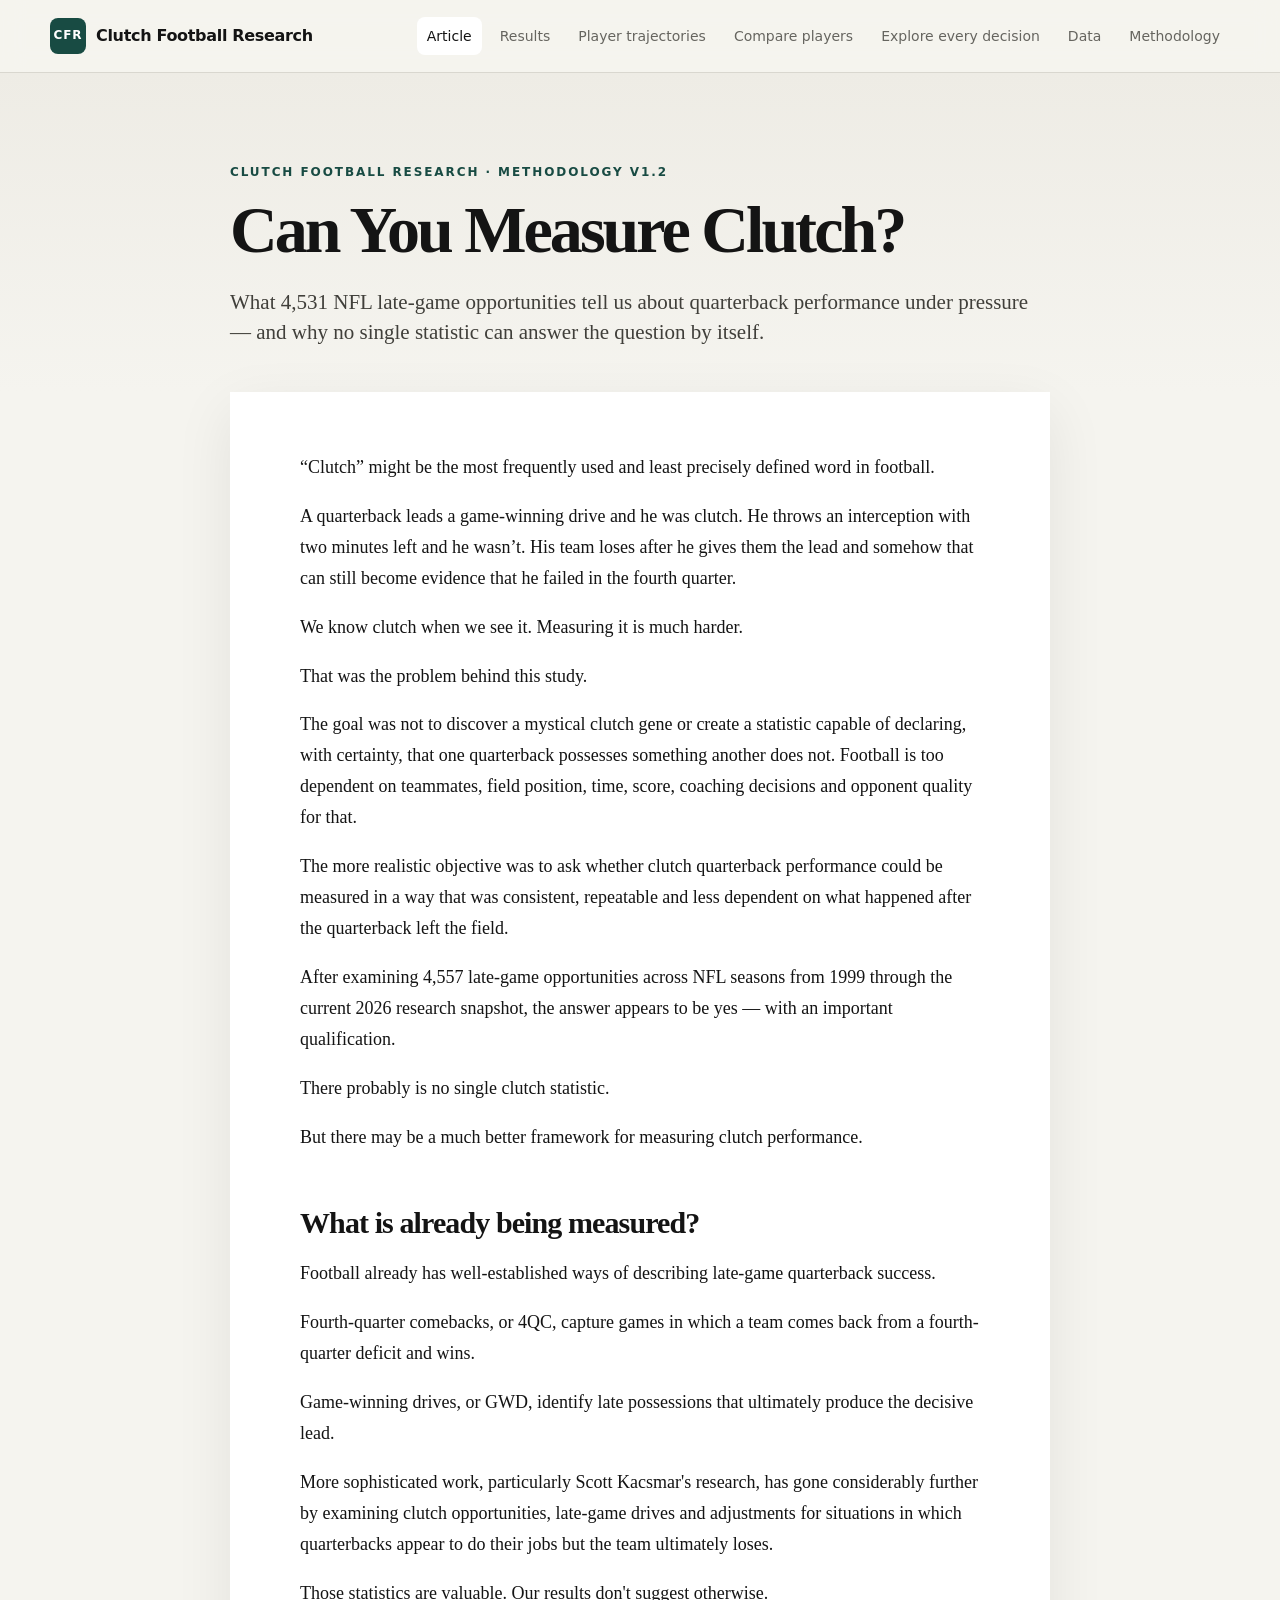
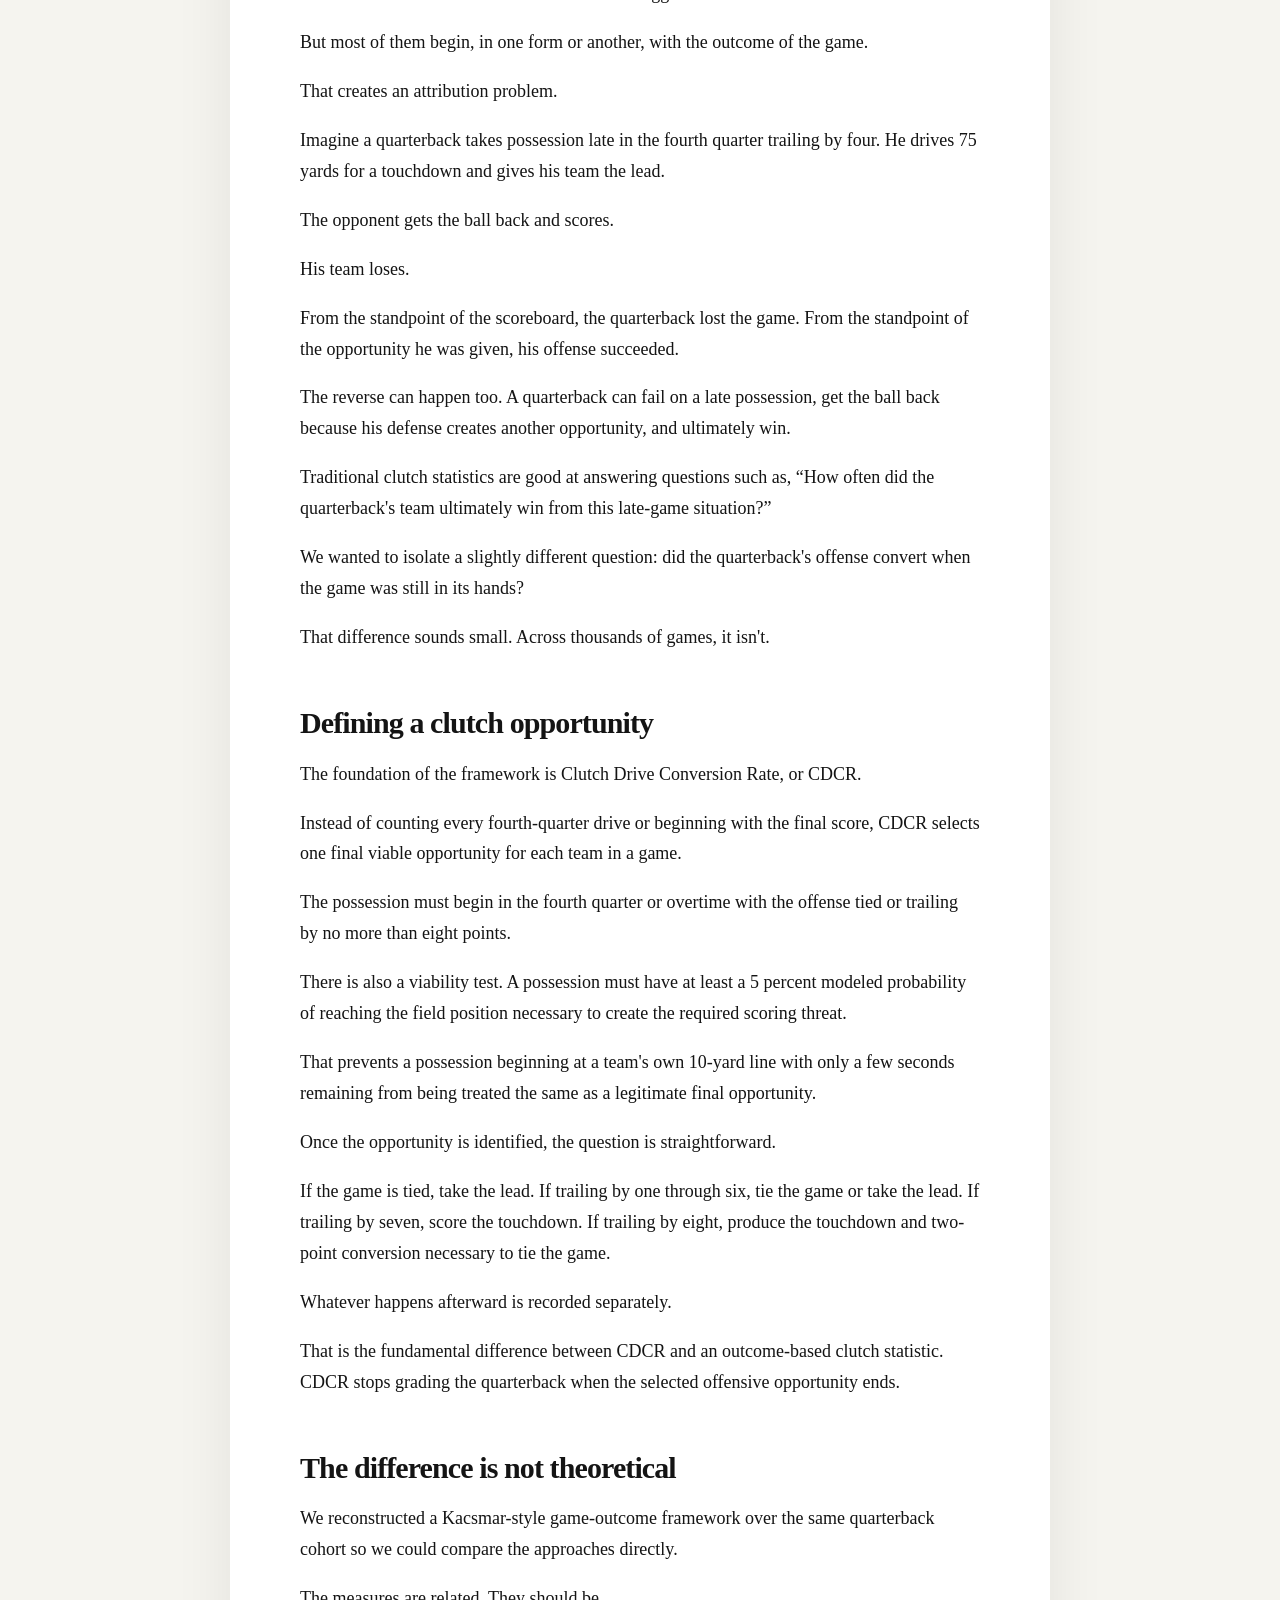
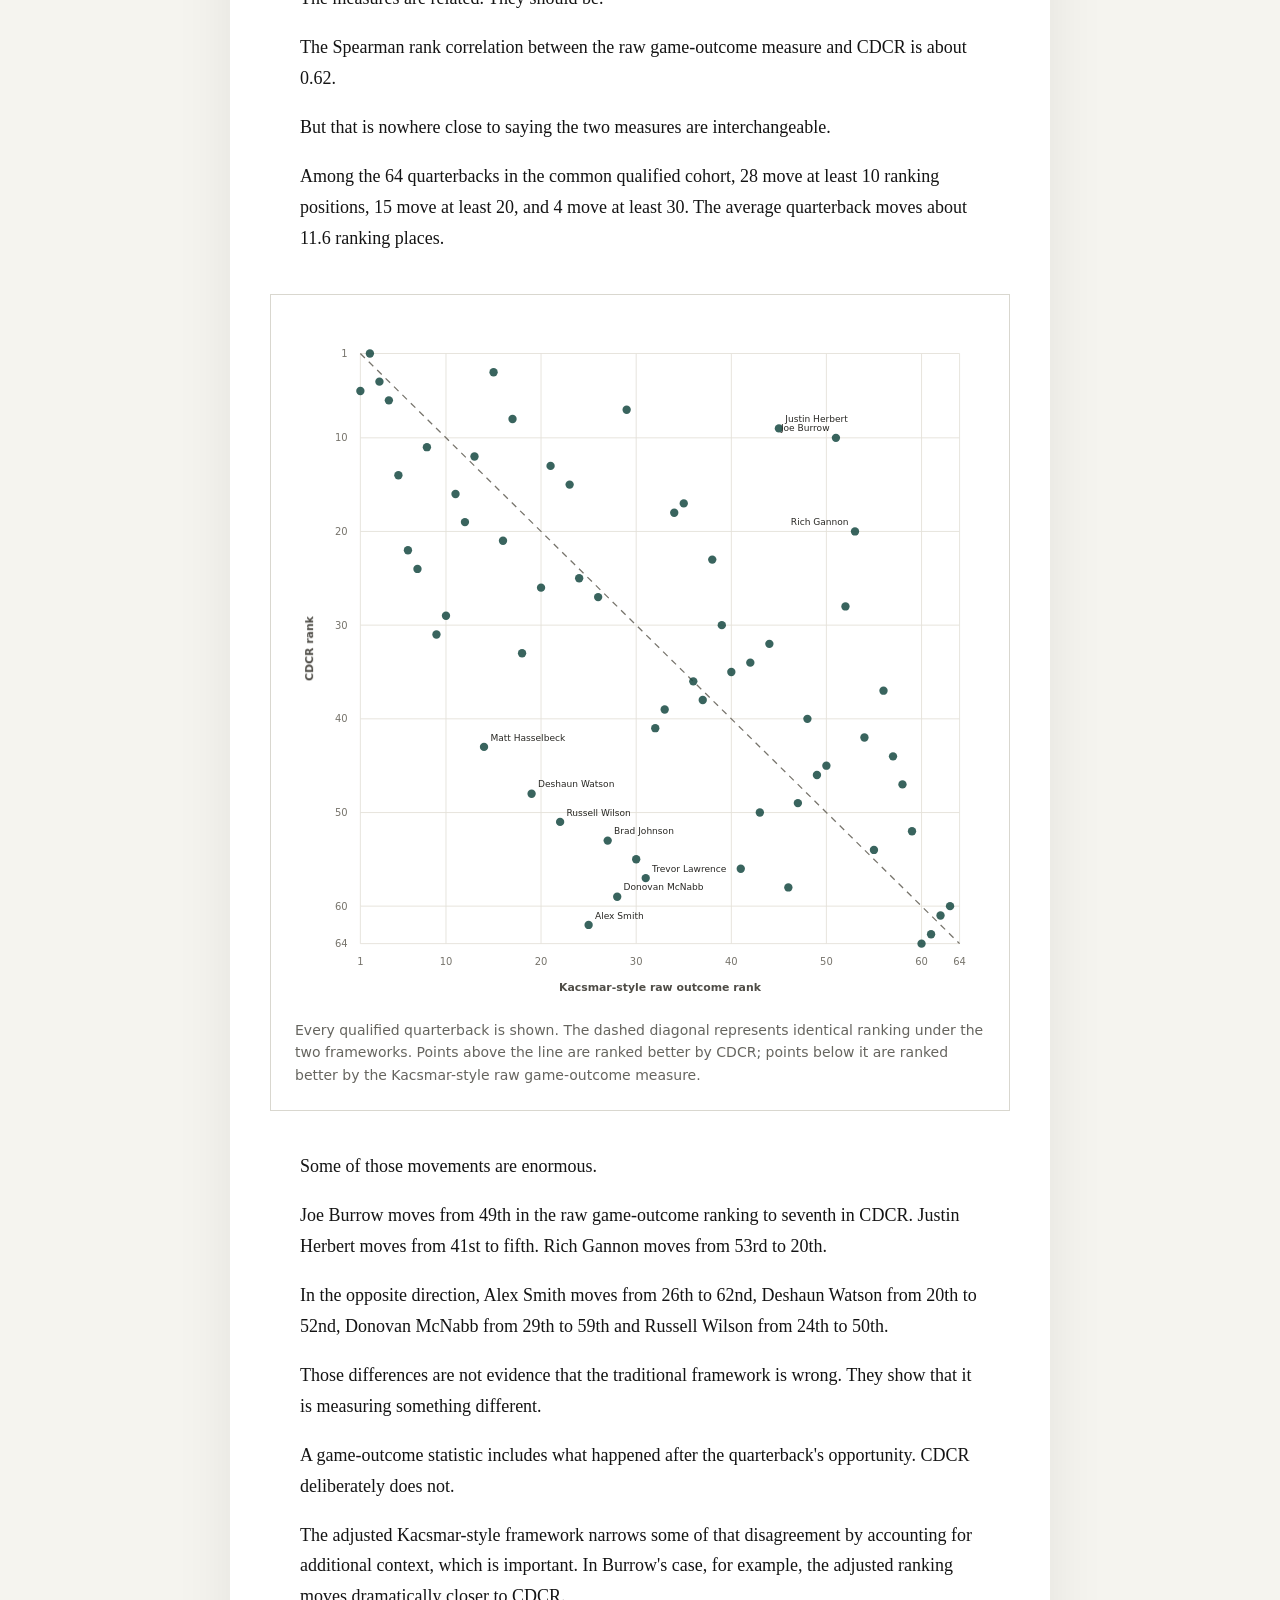
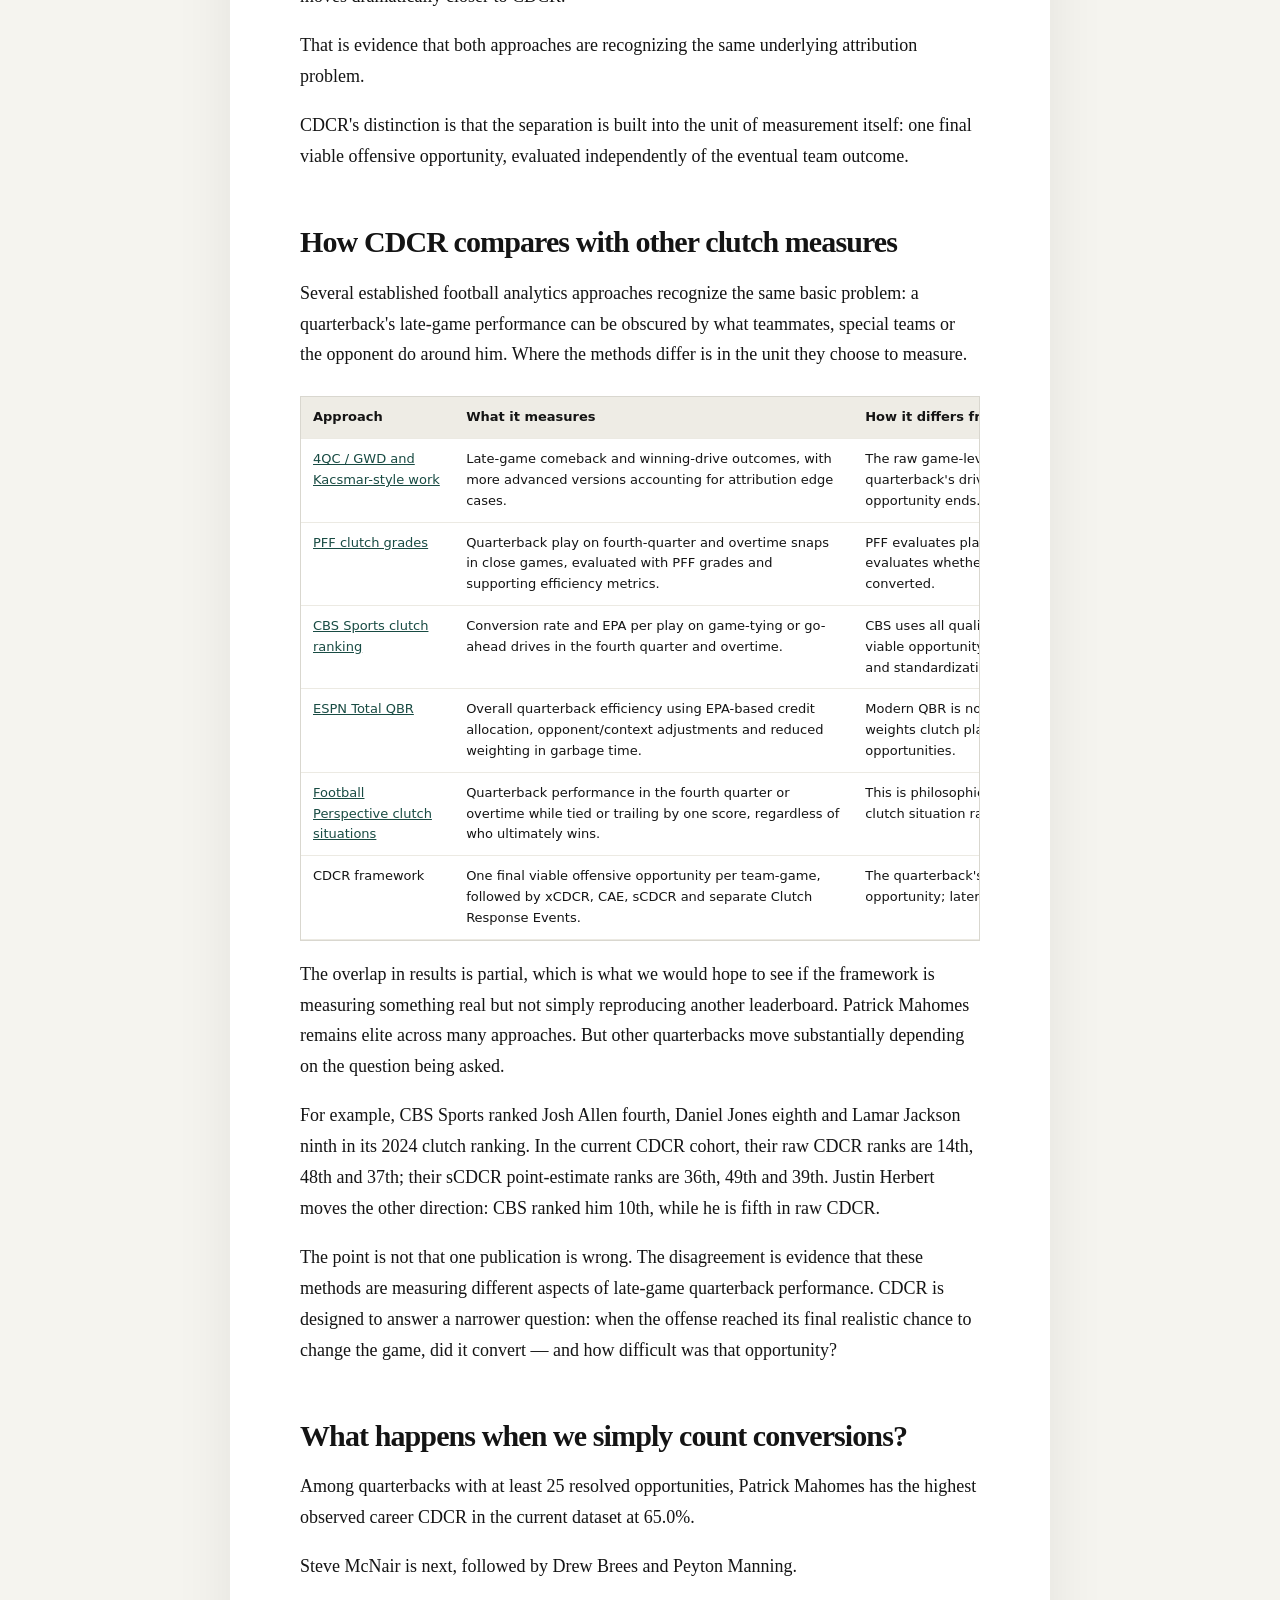
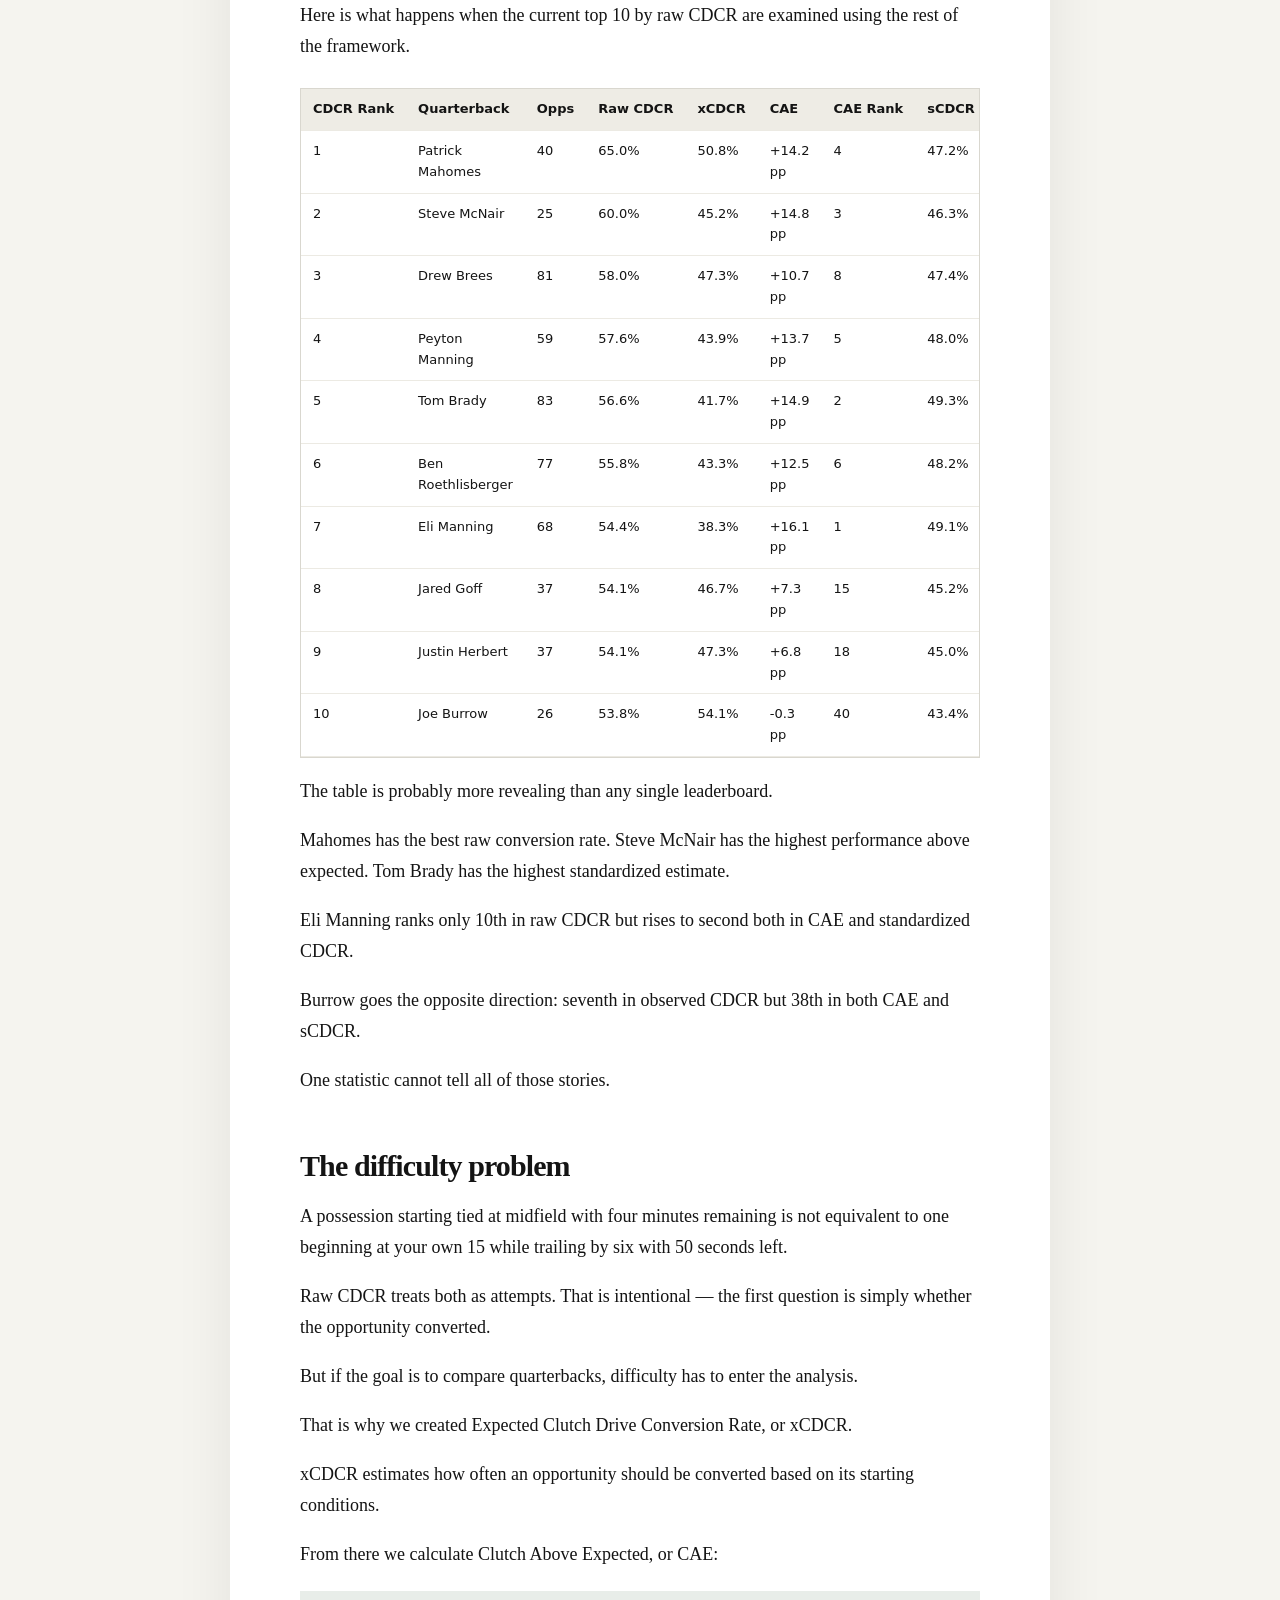
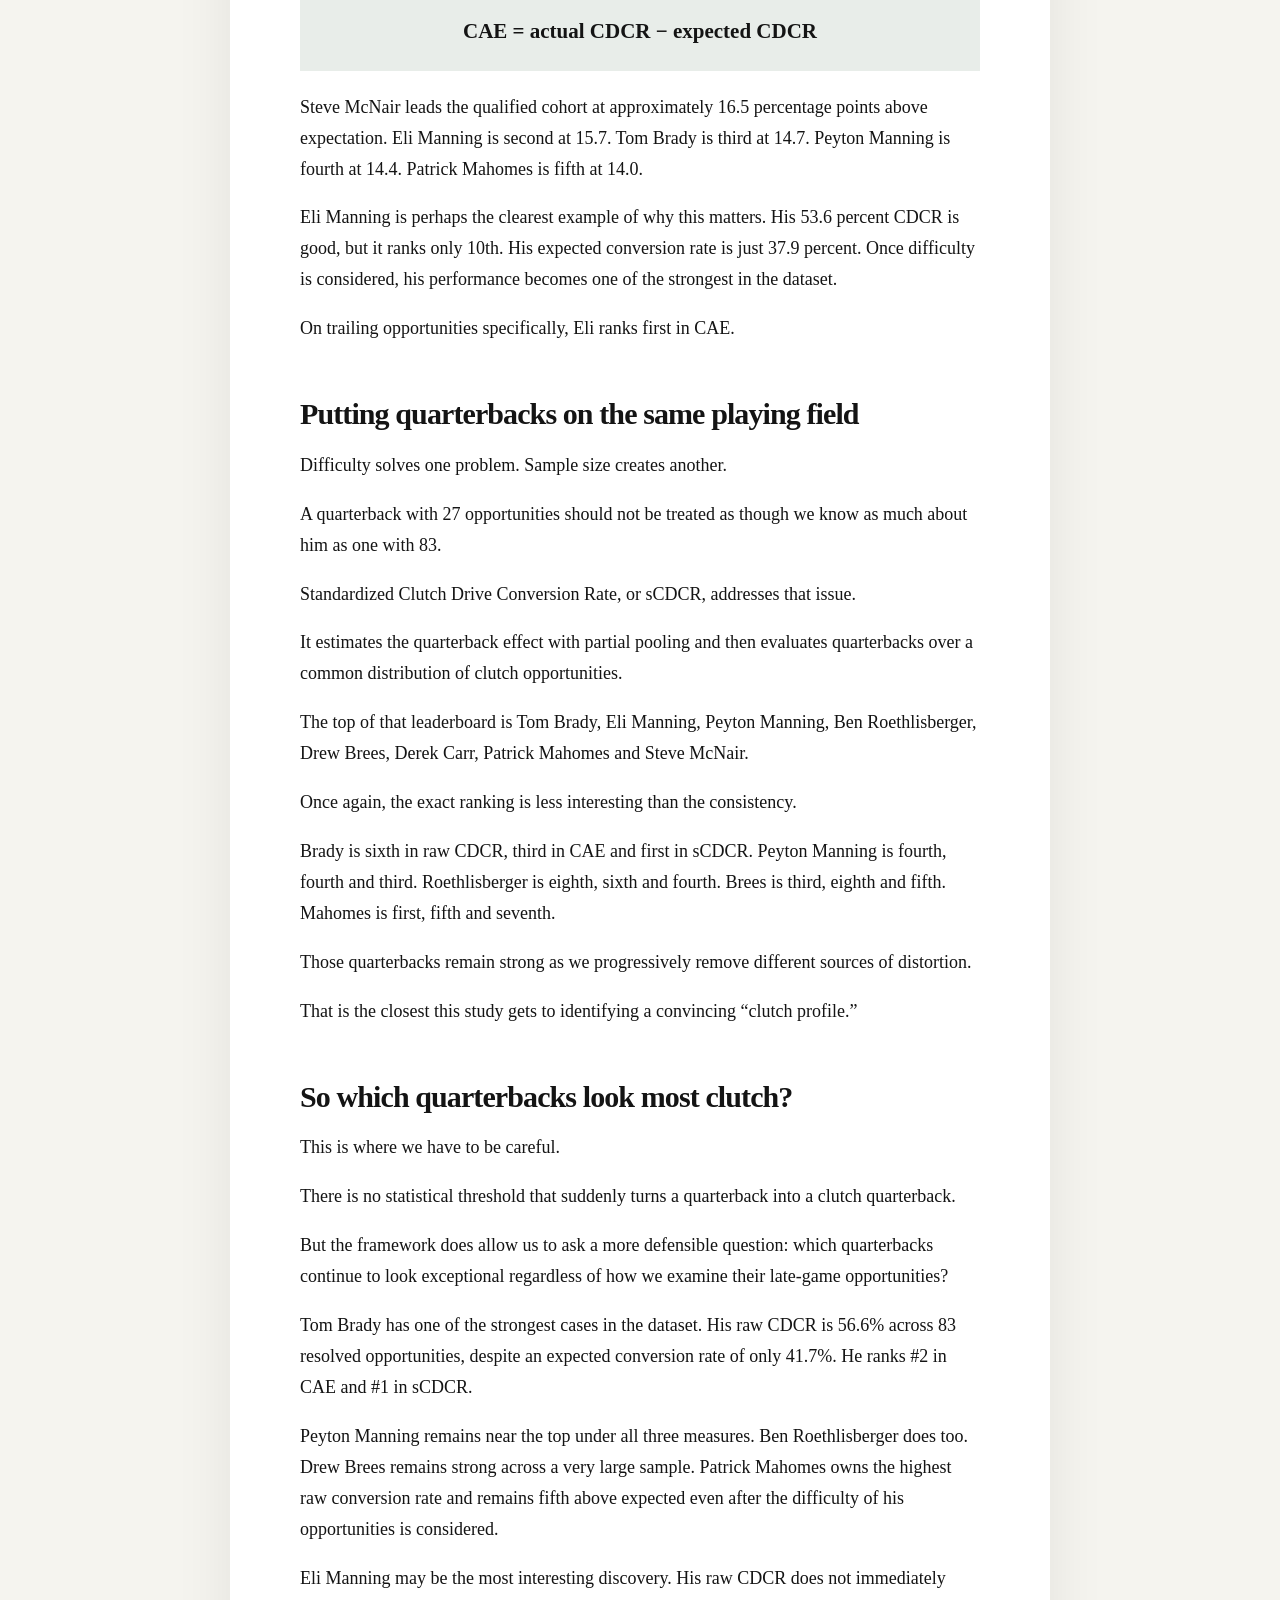
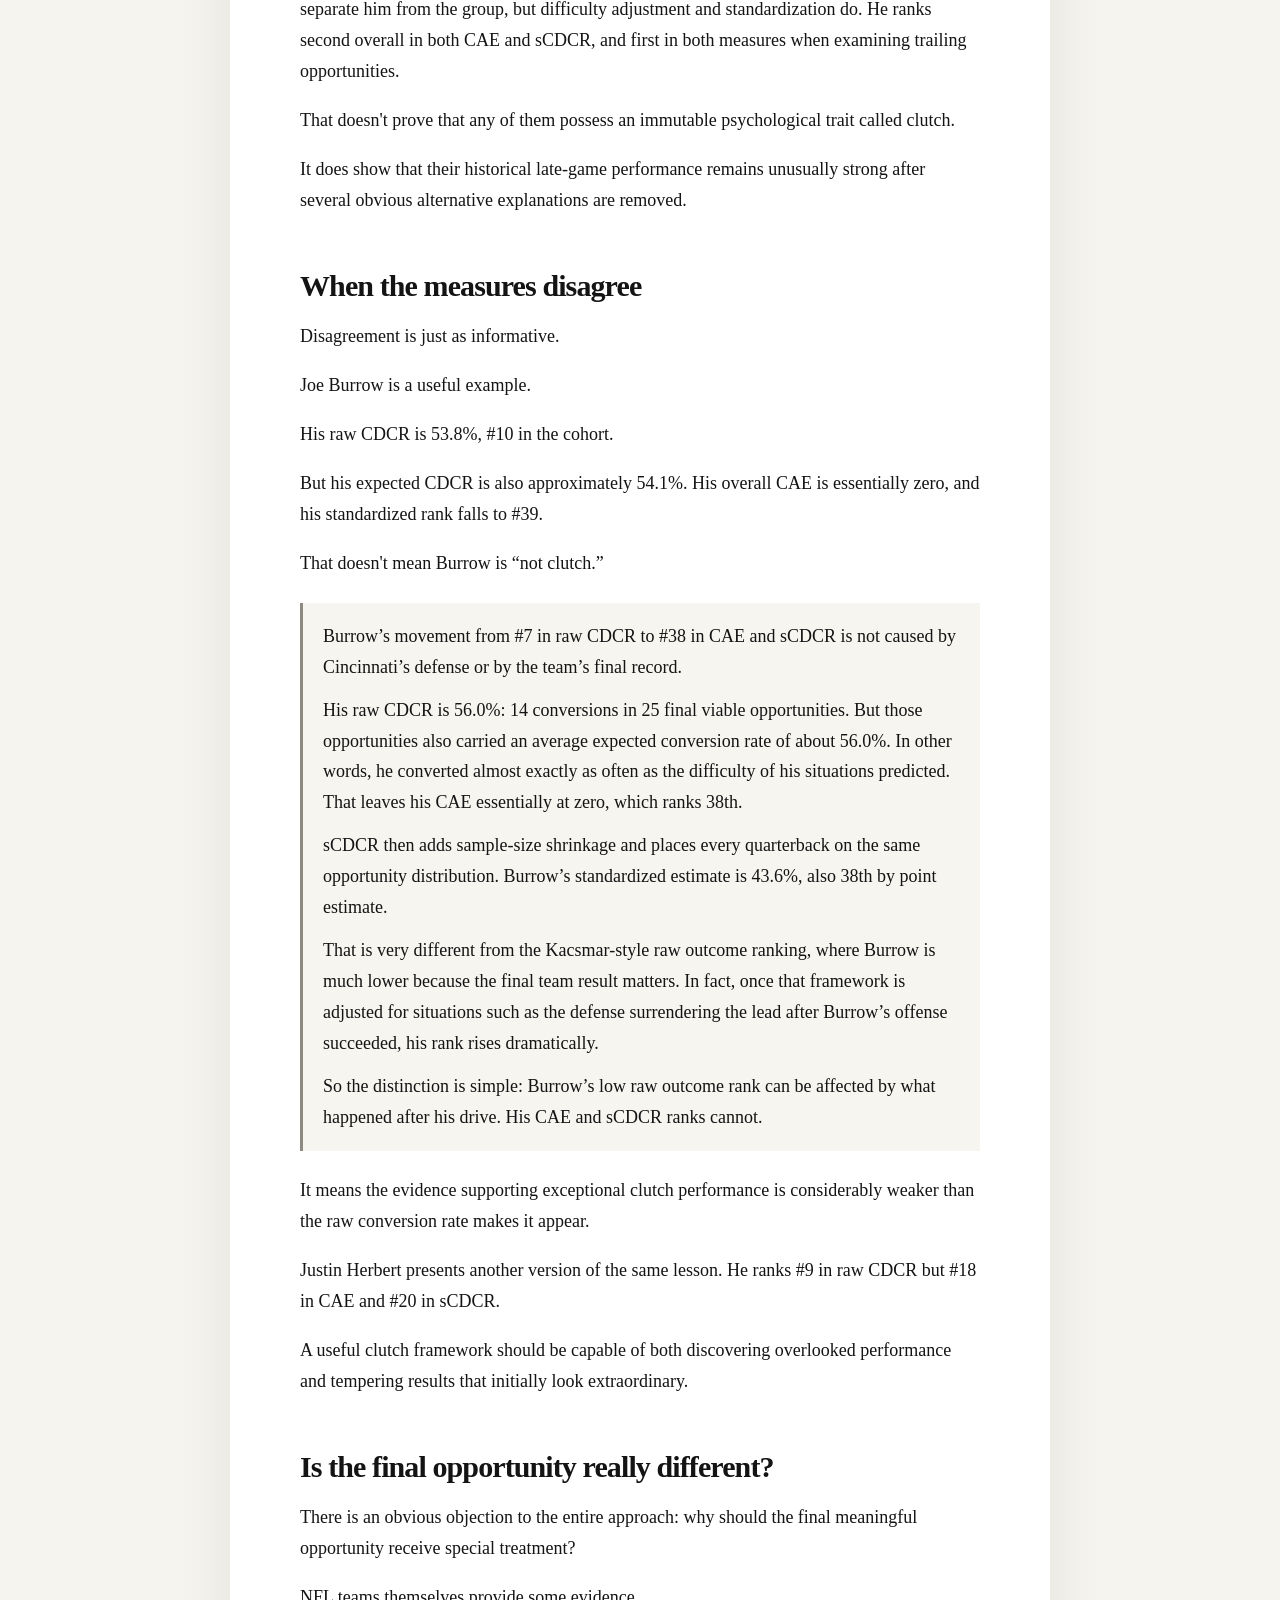
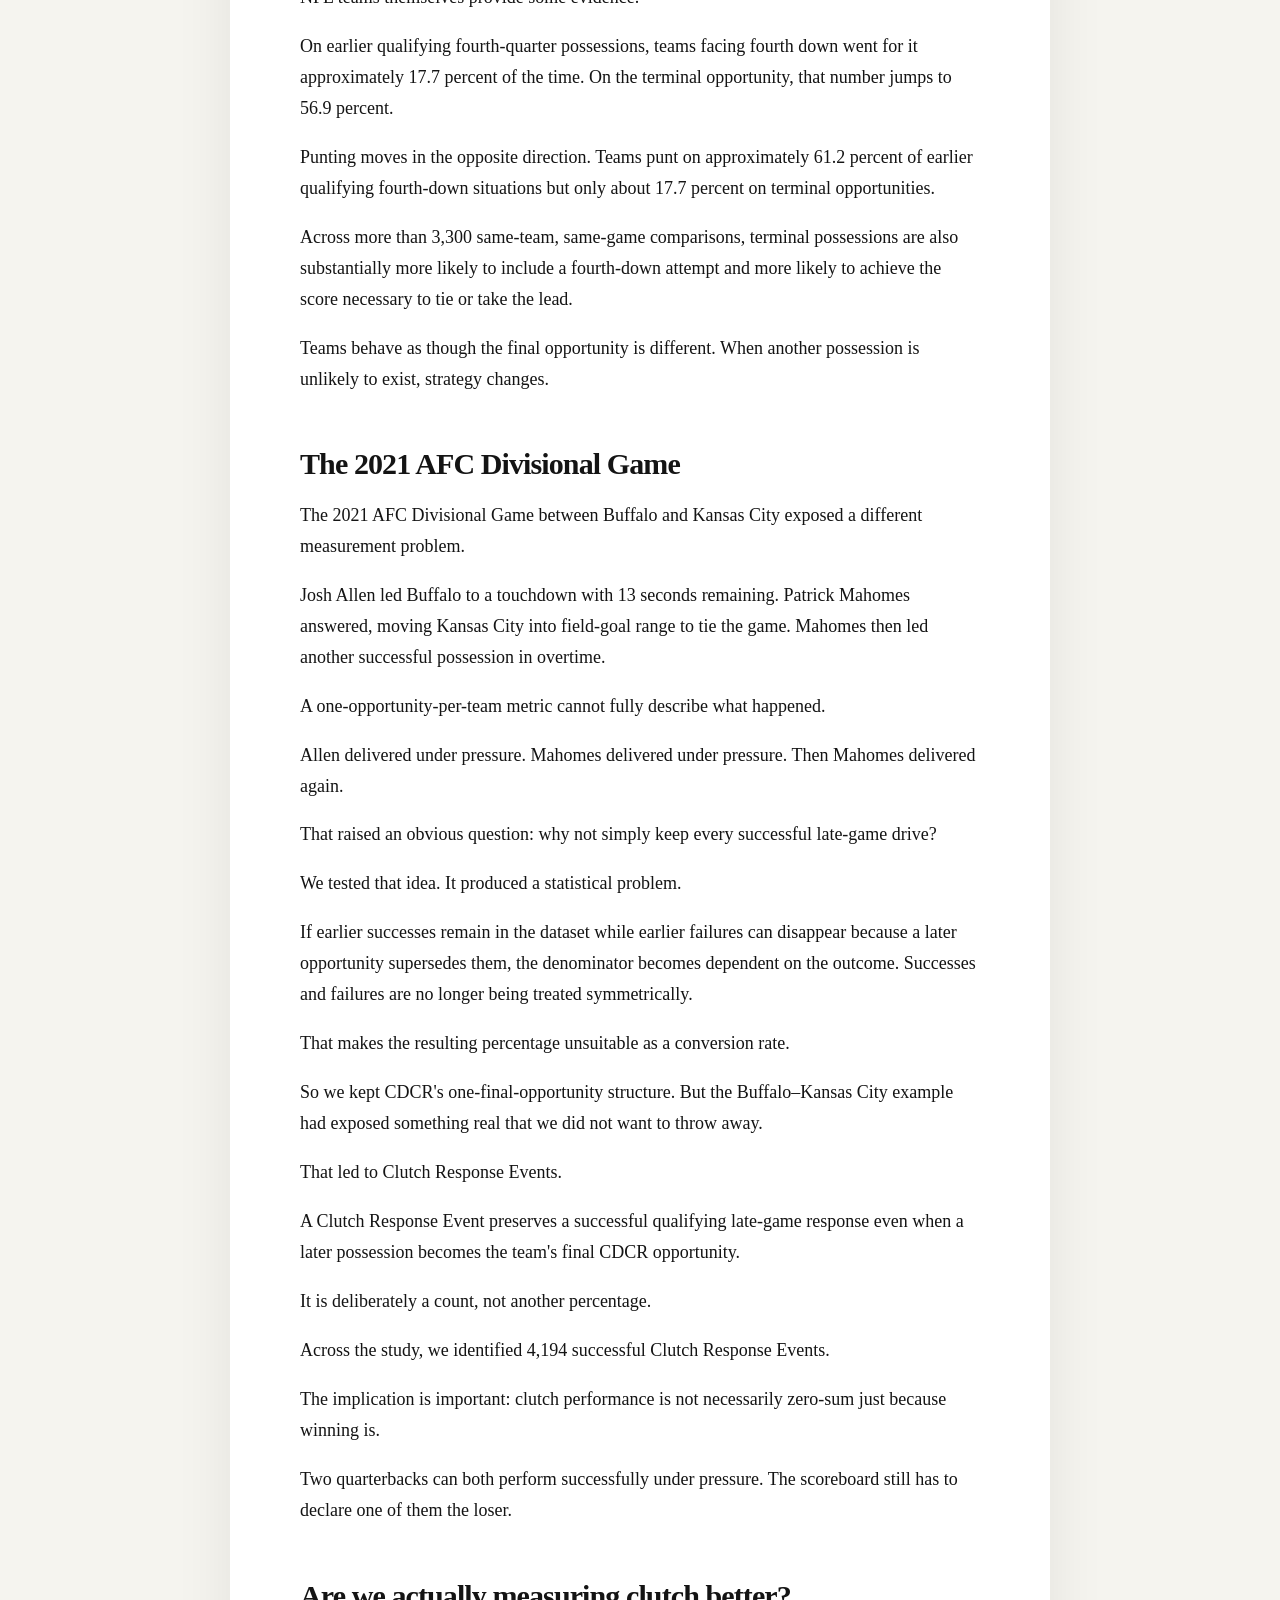
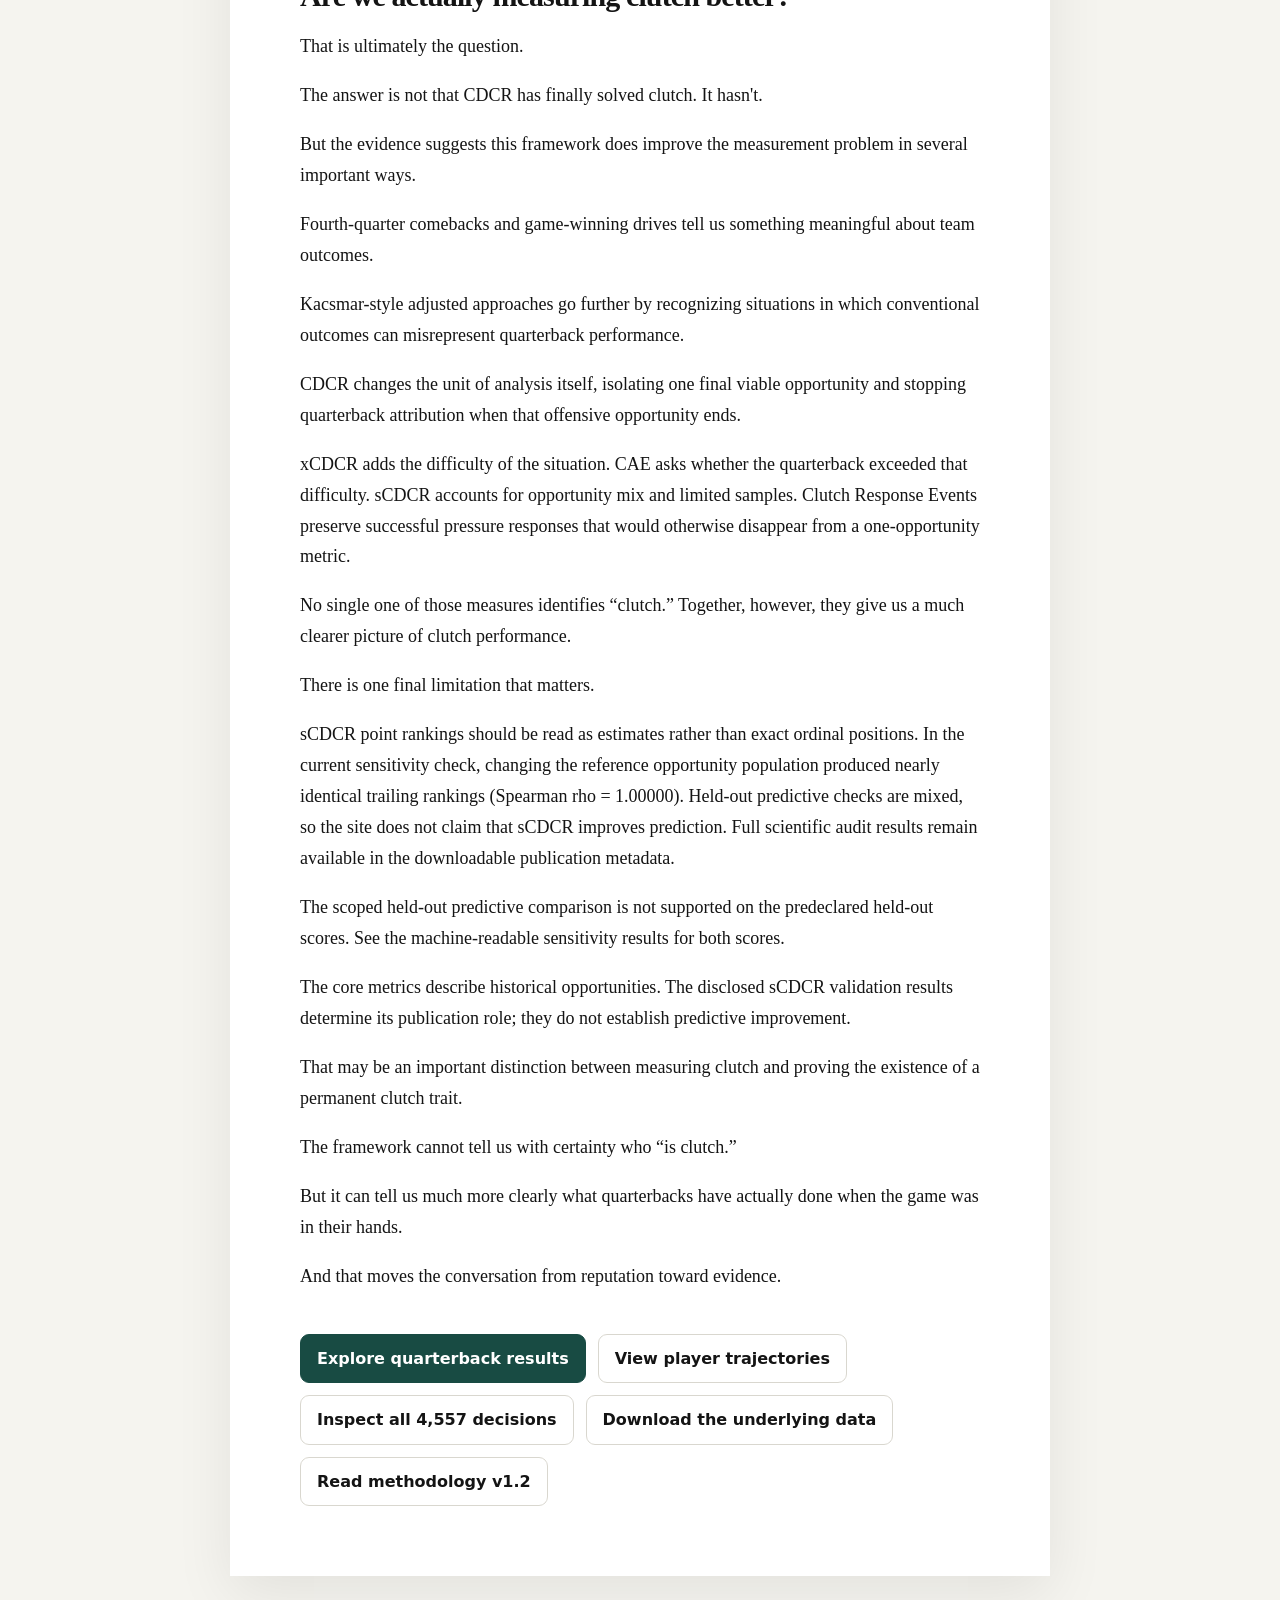
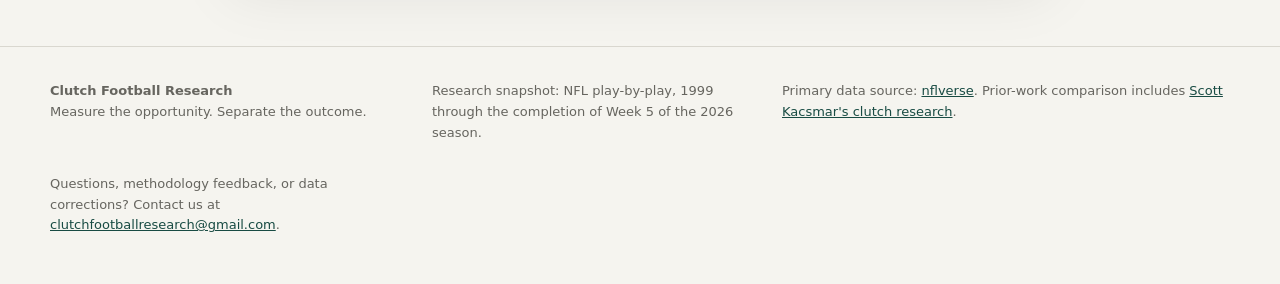
==== commit 45b73e1b: "Publish Clutch Football Research" ====
--- a/index.html
+++ b/index.html
@@ -103,14 +103,14 @@
 
 <p>The measures are related. They should be.</p>
 
-<p>The Spearman rank correlation between the raw game-outcome measure and CDCR is about 0.65.</p>
+<p>The Spearman rank correlation between the raw game-outcome measure and CDCR is about 0.62.</p>
 
 <p>But that is nowhere close to saying the two measures are interchangeable.</p>
 
-<p>Among the 65 quarterbacks in the common qualified cohort, 32 move at least 10 ranking positions, 15 move at least 20, and 5 move at least 30. The average quarterback moves about 11.8 ranking places.</p>
+<p>Among the 64 quarterbacks in the common qualified cohort, 28 move at least 10 ranking positions, 15 move at least 20, and 4 move at least 30. The average quarterback moves about 11.6 ranking places.</p>
 
 <figure class="wide-figure rank-scatter">
-  <svg viewBox="0 0 760 760" role="img" aria-label="Scatter plot comparing Kacsmar-style raw outcome rank and CDCR rank for all qualified quarterbacks"><rect width="100%" height="100%" fill="white"/><line x1="72.0" y1="38" x2="72.0" y2="688" class="scatter-grid"/><line x1="72" y1="38.0" x2="732" y2="38.0" class="scatter-grid"/><text x="72.0" y="712" text-anchor="middle" class="scatter-axis">1</text><text x="58" y="42.0" text-anchor="end" class="scatter-axis">1</text><line x1="163.4" y1="38" x2="163.4" y2="688" class="scatter-grid"/><line x1="72" y1="128.0" x2="732" y2="128.0" class="scatter-grid"/><text x="163.4" y="712" text-anchor="middle" class="scatter-axis">10</text><text x="58" y="132.0" text-anchor="end" class="scatter-axis">10</text><line x1="264.9" y1="38" x2="264.9" y2="688" class="scatter-grid"/><line x1="72" y1="228.0" x2="732" y2="228.0" class="scatter-grid"/><text x="264.9" y="712" text-anchor="middle" class="scatter-axis">20</text><text x="58" y="232.0" text-anchor="end" class="scatter-axis">20</text><line x1="366.5" y1="38" x2="366.5" y2="688" class="scatter-grid"/><line x1="72" y1="328.0" x2="732" y2="328.0" class="scatter-grid"/><text x="366.5" y="712" text-anchor="middle" class="scatter-axis">30</text><text x="58" y="332.0" text-anchor="end" class="scatter-axis">30</text><line x1="468.0" y1="38" x2="468.0" y2="688" class="scatter-grid"/><line x1="72" y1="428.0" x2="732" y2="428.0" class="scatter-grid"/><text x="468.0" y="712" text-anchor="middle" class="scatter-axis">40</text><text x="58" y="432.0" text-anchor="end" class="scatter-axis">40</text><line x1="569.5" y1="38" x2="569.5" y2="688" class="scatter-grid"/><line x1="72" y1="528.0" x2="732" y2="528.0" class="scatter-grid"/><text x="569.5" y="712" text-anchor="middle" class="scatter-axis">50</text><text x="58" y="532.0" text-anchor="end" class="scatter-axis">50</text><line x1="671.1" y1="38" x2="671.1" y2="688" class="scatter-grid"/><line x1="72" y1="628.0" x2="732" y2="628.0" class="scatter-grid"/><text x="671.1" y="712" text-anchor="middle" class="scatter-axis">60</text><text x="58" y="632.0" text-anchor="end" class="scatter-axis">60</text><line x1="732.0" y1="38" x2="732.0" y2="688" class="scatter-grid"/><line x1="72" y1="688.0" x2="732" y2="688.0" class="scatter-grid"/><text x="732.0" y="712" text-anchor="middle" class="scatter-axis">66</text><text x="58" y="692.0" text-anchor="end" class="scatter-axis">66</text><line x1="72.0" y1="38.0" x2="732.0" y2="688.0" class="scatter-agreement"/><circle cx="82.2" cy="38.0" r="4.6" class="scatter-point"><title>Patrick Mahomes: Kacsmar-style raw #2, CDCR #1</title></circle><circle cx="204.0" cy="48.0" r="4.6" class="scatter-point"><title>Steve McNair: Kacsmar-style raw #14, CDCR #2</title></circle><circle cx="224.3" cy="58.0" r="4.6" class="scatter-point"><title>Drew Brees: Kacsmar-style raw #16, CDCR #3</title></circle><circle cx="92.3" cy="68.0" r="4.6" class="scatter-point"><title>Peyton Manning: Kacsmar-style raw #3, CDCR #4</title></circle><circle cx="72.0" cy="78.0" r="4.6" class="scatter-point"><title>Tom Brady: Kacsmar-style raw #1, CDCR #5</title></circle><circle cx="102.5" cy="88.0" r="4.6" class="scatter-point"><title>Ben Roethlisberger: Kacsmar-style raw #4, CDCR #6</title></circle><circle cx="366.5" cy="98.0" r="4.6" class="scatter-point"><title>Eli Manning: Kacsmar-style raw #30, CDCR #7</title></circle><circle cx="244.6" cy="108.0" r="4.6" class="scatter-point"><title>Jared Goff: Kacsmar-style raw #18, CDCR #8</title></circle><circle cx="539.1" cy="118.0" r="4.6" class="scatter-point"><title>Justin Herbert: Kacsmar-style raw #47, CDCR #9</title></circle><text x="546.1" y="111.0" text-anchor="start" class="scatter-label">Justin Herbert</text><circle cx="600.0" cy="128.0" r="4.6" class="scatter-point"><title>Joe Burrow: Kacsmar-style raw #53, CDCR #10</title></circle><text x="593.0" y="121.0" text-anchor="end" class="scatter-label">Joe Burrow</text><circle cx="143.1" cy="138.0" r="4.6" class="scatter-point"><title>Jake Delhomme: Kacsmar-style raw #8, CDCR #11</title></circle><circle cx="193.8" cy="148.0" r="4.6" class="scatter-point"><title>Ryan Tannehill: Kacsmar-style raw #13, CDCR #12</title></circle><circle cx="285.2" cy="158.0" r="4.6" class="scatter-point"><title>Derek Carr: Kacsmar-style raw #22, CDCR #13</title></circle><circle cx="112.6" cy="168.0" r="4.6" class="scatter-point"><title>Josh Allen: Kacsmar-style raw #5, CDCR #14</title></circle><circle cx="305.5" cy="178.0" r="4.6" class="scatter-point"><title>Carson Palmer: Kacsmar-style raw #24, CDCR #15</title></circle><circle cx="173.5" cy="188.0" r="4.6" class="scatter-point"><title>Dak Prescott: Kacsmar-style raw #11, CDCR #16</title></circle><circle cx="427.4" cy="198.0" r="4.6" class="scatter-point"><title>Geno Smith: Kacsmar-style raw #36, CDCR #17</title></circle><circle cx="417.2" cy="208.0" r="4.6" class="scatter-point"><title>Marcus Mariota: Kacsmar-style raw #35, CDCR #18</title></circle><circle cx="183.7" cy="218.0" r="4.6" class="scatter-point"><title>Jake Plummer: Kacsmar-style raw #12, CDCR #19</title></circle><circle cx="620.3" cy="228.0" r="4.6" class="scatter-point"><title>Rich Gannon: Kacsmar-style raw #55, CDCR #20</title></circle><text x="613.3" y="221.0" text-anchor="end" class="scatter-label">Rich Gannon</text><circle cx="122.8" cy="238.0" r="4.6" class="scatter-point"><title>Tony Romo: Kacsmar-style raw #6, CDCR #21</title></circle><circle cx="234.5" cy="248.0" r="4.6" class="scatter-point"><title>Matthew Stafford: Kacsmar-style raw #17, CDCR #22</title></circle><circle cx="457.8" cy="258.0" r="4.6" class="scatter-point"><title>Aaron Rodgers: Kacsmar-style raw #39, CDCR #23</title></circle><circle cx="163.4" cy="268.0" r="4.6" class="scatter-point"><title>Jay Cutler: Kacsmar-style raw #10, CDCR #24</title></circle><circle cx="132.9" cy="278.0" r="4.6" class="scatter-point"><title>David Garrard: Kacsmar-style raw #7, CDCR #25</title></circle><circle cx="315.7" cy="288.0" r="4.6" class="scatter-point"><title>Kirk Cousins: Kacsmar-style raw #25, CDCR #26</title></circle><circle cx="275.1" cy="298.0" r="4.6" class="scatter-point"><title>Marc Bulger: Kacsmar-style raw #21, CDCR #27</title></circle><circle cx="336.0" cy="308.0" r="4.6" class="scatter-point"><title>Brett Favre: Kacsmar-style raw #27, CDCR #28</title></circle><circle cx="610.2" cy="318.0" r="4.6" class="scatter-point"><title>Cam Newton: Kacsmar-style raw #54, CDCR #29</title></circle><text x="603.2" y="311.0" text-anchor="end" class="scatter-label">Cam Newton</text><circle cx="468.0" cy="328.0" r="4.6" class="scatter-point"><title>Mike Vick: Kacsmar-style raw #40, CDCR #30</title></circle><circle cx="153.2" cy="338.0" r="4.6" class="scatter-point"><title>Aaron Brooks: Kacsmar-style raw #9, CDCR #31</title></circle><circle cx="528.9" cy="348.0" r="4.6" class="scatter-point"><title>Matt Schaub: Kacsmar-style raw #46, CDCR #32</title></circle><circle cx="254.8" cy="358.0" r="4.6" class="scatter-point"><title>Matt Ryan: Kacsmar-style raw #19, CDCR #33</title></circle><circle cx="508.6" cy="368.0" r="4.6" class="scatter-point"><title>Brian Griese: Kacsmar-style raw #44, CDCR #34</title></circle><circle cx="478.2" cy="378.0" r="4.6" class="scatter-point"><title>Trent Green: Kacsmar-style raw #41, CDCR #35</title></circle><circle cx="437.5" cy="388.0" r="4.6" class="scatter-point"><title>Lamar Jackson: Kacsmar-style raw #37, CDCR #36</title></circle><circle cx="660.9" cy="398.0" r="4.6" class="scatter-point"><title>Jameis Winston: Kacsmar-style raw #59, CDCR #37</title></circle><circle cx="447.7" cy="408.0" r="4.6" class="scatter-point"><title>Andy Dalton: Kacsmar-style raw #38, CDCR #38</title></circle><circle cx="407.1" cy="418.0" r="4.6" class="scatter-point"><title>Jeff Garcia: Kacsmar-style raw #34, CDCR #39</title></circle><circle cx="214.2" cy="428.0" r="4.6" class="scatter-point"><title>Matt Hasselbeck: Kacsmar-style raw #15, CDCR #40</title></circle><text x="221.2" y="421.0" text-anchor="start" class="scatter-label">Matt Hasselbeck</text><circle cx="569.5" cy="438.0" r="4.6" class="scatter-point"><title>Matt Cassel: Kacsmar-style raw #50, CDCR #41</title></circle><circle cx="396.9" cy="448.0" r="4.6" class="scatter-point"><title>Sam Darnold: Kacsmar-style raw #33, CDCR #42</title></circle><circle cx="630.5" cy="458.0" r="4.6" class="scatter-point"><title>Philip Rivers: Kacsmar-style raw #56, CDCR #43</title></circle><circle cx="671.1" cy="468.0" r="4.6" class="scatter-point"><title>Baker Mayfield: Kacsmar-style raw #60, CDCR #44</title></circle><circle cx="589.8" cy="478.0" r="4.6" class="scatter-point"><title>Joe Flacco: Kacsmar-style raw #52, CDCR #45</title></circle><circle cx="346.2" cy="488.0" r="4.6" class="scatter-point"><title>Brad Johnson: Kacsmar-style raw #28, CDCR #46</title></circle><circle cx="579.7" cy="498.0" r="4.6" class="scatter-point"><title>Carson Wentz: Kacsmar-style raw #51, CDCR #47</title></circle><circle cx="681.2" cy="508.0" r="4.6" class="scatter-point"><title>Chad Pennington: Kacsmar-style raw #61, CDCR #48</title></circle><circle cx="264.9" cy="518.0" r="4.6" class="scatter-point"><title>Deshaun Watson: Kacsmar-style raw #20, CDCR #49</title></circle><text x="271.9" y="511.0" text-anchor="start" class="scatter-label">Deshaun Watson</text><circle cx="559.4" cy="528.0" r="4.6" class="scatter-point"><title>Daniel Jones: Kacsmar-style raw #49, CDCR #50</title></circle><circle cx="518.8" cy="538.0" r="4.6" class="scatter-point"><title>Kyler Murray: Kacsmar-style raw #45, CDCR #51</title></circle><circle cx="295.4" cy="548.0" r="4.6" class="scatter-point"><title>Russell Wilson: Kacsmar-style raw #23, CDCR #52</title></circle><text x="302.4" y="541.0" text-anchor="start" class="scatter-label">Russell Wilson</text><circle cx="650.8" cy="558.0" r="4.6" class="scatter-point"><title>David Carr: Kacsmar-style raw #58, CDCR #53</title></circle><circle cx="691.4" cy="568.0" r="4.6" class="scatter-point"><title>Ryan Fitzpatrick: Kacsmar-style raw #62, CDCR #54</title></circle><circle cx="640.6" cy="578.0" r="4.6" class="scatter-point"><title>Drew Bledsoe: Kacsmar-style raw #57, CDCR #55</title></circle><circle cx="376.6" cy="588.0" r="4.6" class="scatter-point"><title>Kerry Collins: Kacsmar-style raw #31, CDCR #56</title></circle><text x="383.6" y="581.0" text-anchor="start" class="scatter-label">Kerry Collins</text><circle cx="386.8" cy="598.0" r="4.6" class="scatter-point"><title>Trevor Lawrence: Kacsmar-style raw #32, CDCR #57</title></circle><circle cx="498.5" cy="608.0" r="4.6" class="scatter-point"><title>Kurt Warner: Kacsmar-style raw #43, CDCR #58</title></circle><circle cx="549.2" cy="618.0" r="4.6" class="scatter-point"><title>Jon Kitna: Kacsmar-style raw #48, CDCR #59</title></circle><circle cx="356.3" cy="628.0" r="4.6" class="scatter-point"><title>Donovan McNabb: Kacsmar-style raw #29, CDCR #60</title></circle><text x="363.3" y="621.0" text-anchor="start" class="scatter-label">Donovan McNabb</text><circle cx="732.0" cy="638.0" r="4.6" class="scatter-point"><title>Jacoby Brissett: Kacsmar-style raw #66, CDCR #61</title></circle><circle cx="721.8" cy="648.0" r="4.6" class="scatter-point"><title>Josh McCown: Kacsmar-style raw #65, CDCR #62</title></circle><circle cx="325.8" cy="658.0" r="4.6" class="scatter-point"><title>Alex Smith: Kacsmar-style raw #26, CDCR #63</title></circle><text x="332.8" y="651.0" text-anchor="start" class="scatter-label">Alex Smith</text><circle cx="711.7" cy="668.0" r="4.6" class="scatter-point"><title>Blake Bortles: Kacsmar-style raw #64, CDCR #64</title></circle><circle cx="701.5" cy="678.0" r="4.6" class="scatter-point"><title>Jason Campbell: Kacsmar-style raw #63, CDCR #65</title></circle><text x="402.0" y="740" text-anchor="middle" class="scatter-title">Kacsmar-style raw outcome rank</text><text x="20" y="363.0" text-anchor="middle" class="scatter-title" transform="rotate(-90 20 363.0)">CDCR rank</text></svg>
+  <svg viewBox="0 0 760 760" role="img" aria-label="Scatter plot comparing Kacsmar-style raw outcome rank and CDCR rank for all qualified quarterbacks"><rect width="100%" height="100%" fill="white"/><line x1="72.0" y1="38" x2="72.0" y2="688" class="scatter-grid"/><line x1="72" y1="38.0" x2="732" y2="38.0" class="scatter-grid"/><text x="72.0" y="712" text-anchor="middle" class="scatter-axis">1</text><text x="58" y="42.0" text-anchor="end" class="scatter-axis">1</text><line x1="166.3" y1="38" x2="166.3" y2="688" class="scatter-grid"/><line x1="72" y1="130.9" x2="732" y2="130.9" class="scatter-grid"/><text x="166.3" y="712" text-anchor="middle" class="scatter-axis">10</text><text x="58" y="134.9" text-anchor="end" class="scatter-axis">10</text><line x1="271.0" y1="38" x2="271.0" y2="688" class="scatter-grid"/><line x1="72" y1="234.0" x2="732" y2="234.0" class="scatter-grid"/><text x="271.0" y="712" text-anchor="middle" class="scatter-axis">20</text><text x="58" y="238.0" text-anchor="end" class="scatter-axis">20</text><line x1="375.8" y1="38" x2="375.8" y2="688" class="scatter-grid"/><line x1="72" y1="337.2" x2="732" y2="337.2" class="scatter-grid"/><text x="375.8" y="712" text-anchor="middle" class="scatter-axis">30</text><text x="58" y="341.2" text-anchor="end" class="scatter-axis">30</text><line x1="480.6" y1="38" x2="480.6" y2="688" class="scatter-grid"/><line x1="72" y1="440.4" x2="732" y2="440.4" class="scatter-grid"/><text x="480.6" y="712" text-anchor="middle" class="scatter-axis">40</text><text x="58" y="444.4" text-anchor="end" class="scatter-axis">40</text><line x1="585.3" y1="38" x2="585.3" y2="688" class="scatter-grid"/><line x1="72" y1="543.6" x2="732" y2="543.6" class="scatter-grid"/><text x="585.3" y="712" text-anchor="middle" class="scatter-axis">50</text><text x="58" y="547.6" text-anchor="end" class="scatter-axis">50</text><line x1="690.1" y1="38" x2="690.1" y2="688" class="scatter-grid"/><line x1="72" y1="646.7" x2="732" y2="646.7" class="scatter-grid"/><text x="690.1" y="712" text-anchor="middle" class="scatter-axis">60</text><text x="58" y="650.7" text-anchor="end" class="scatter-axis">60</text><line x1="732.0" y1="38" x2="732.0" y2="688" class="scatter-grid"/><line x1="72" y1="688.0" x2="732" y2="688.0" class="scatter-grid"/><text x="732.0" y="712" text-anchor="middle" class="scatter-axis">64</text><text x="58" y="692.0" text-anchor="end" class="scatter-axis">64</text><line x1="72.0" y1="38.0" x2="732.0" y2="688.0" class="scatter-agreement"/><circle cx="82.5" cy="38.0" r="4.6" class="scatter-point"><title>Patrick Mahomes: Kacsmar-style raw #2, CDCR #1</title></circle><circle cx="218.7" cy="58.6" r="4.6" class="scatter-point"><title>Drew Brees: Kacsmar-style raw #15, CDCR #3</title></circle><circle cx="93.0" cy="69.0" r="4.6" class="scatter-point"><title>Peyton Manning: Kacsmar-style raw #3, CDCR #4</title></circle><circle cx="72.0" cy="79.3" r="4.6" class="scatter-point"><title>Tom Brady: Kacsmar-style raw #1, CDCR #5</title></circle><circle cx="103.4" cy="89.6" r="4.6" class="scatter-point"><title>Ben Roethlisberger: Kacsmar-style raw #4, CDCR #6</title></circle><circle cx="365.3" cy="99.9" r="4.6" class="scatter-point"><title>Eli Manning: Kacsmar-style raw #29, CDCR #7</title></circle><circle cx="239.6" cy="110.2" r="4.6" class="scatter-point"><title>Jared Goff: Kacsmar-style raw #17, CDCR #8</title></circle><circle cx="533.0" cy="120.5" r="4.6" class="scatter-point"><title>Justin Herbert: Kacsmar-style raw #45, CDCR #9</title></circle><text x="540.0" y="113.5" text-anchor="start" class="scatter-label">Justin Herbert</text><circle cx="595.8" cy="130.9" r="4.6" class="scatter-point"><title>Joe Burrow: Kacsmar-style raw #51, CDCR #10</title></circle><text x="588.8" y="123.9" text-anchor="end" class="scatter-label">Joe Burrow</text><circle cx="145.3" cy="141.2" r="4.6" class="scatter-point"><title>Jake Delhomme: Kacsmar-style raw #8, CDCR #11</title></circle><circle cx="197.7" cy="151.5" r="4.6" class="scatter-point"><title>Ryan Tannehill: Kacsmar-style raw #13, CDCR #12</title></circle><circle cx="281.5" cy="161.8" r="4.6" class="scatter-point"><title>Derek Carr: Kacsmar-style raw #21, CDCR #13</title></circle><circle cx="113.9" cy="172.1" r="4.6" class="scatter-point"><title>Josh Allen: Kacsmar-style raw #5, CDCR #14</title></circle><circle cx="302.5" cy="182.4" r="4.6" class="scatter-point"><title>Carson Palmer: Kacsmar-style raw #23, CDCR #15</title></circle><circle cx="176.8" cy="192.8" r="4.6" class="scatter-point"><title>Dak Prescott: Kacsmar-style raw #11, CDCR #16</title></circle><circle cx="428.2" cy="203.1" r="4.6" class="scatter-point"><title>Geno Smith: Kacsmar-style raw #35, CDCR #17</title></circle><circle cx="417.7" cy="213.4" r="4.6" class="scatter-point"><title>Marcus Mariota: Kacsmar-style raw #34, CDCR #18</title></circle><circle cx="187.2" cy="223.7" r="4.6" class="scatter-point"><title>Jake Plummer: Kacsmar-style raw #12, CDCR #19</title></circle><circle cx="616.8" cy="234.0" r="4.6" class="scatter-point"><title>Rich Gannon: Kacsmar-style raw #53, CDCR #20</title></circle><text x="609.8" y="227.0" text-anchor="end" class="scatter-label">Rich Gannon</text><circle cx="229.1" cy="244.3" r="4.6" class="scatter-point"><title>Matthew Stafford: Kacsmar-style raw #16, CDCR #21</title></circle><circle cx="124.4" cy="254.7" r="4.6" class="scatter-point"><title>Tony Romo: Kacsmar-style raw #6, CDCR #22</title></circle><circle cx="459.6" cy="265.0" r="4.6" class="scatter-point"><title>Aaron Rodgers: Kacsmar-style raw #38, CDCR #23</title></circle><circle cx="134.9" cy="275.3" r="4.6" class="scatter-point"><title>David Garrard: Kacsmar-style raw #7, CDCR #24</title></circle><circle cx="313.0" cy="285.6" r="4.6" class="scatter-point"><title>Kirk Cousins: Kacsmar-style raw #24, CDCR #25</title></circle><circle cx="271.0" cy="295.9" r="4.6" class="scatter-point"><title>Marc Bulger: Kacsmar-style raw #20, CDCR #26</title></circle><circle cx="333.9" cy="306.3" r="4.6" class="scatter-point"><title>Brett Favre: Kacsmar-style raw #26, CDCR #27</title></circle><circle cx="606.3" cy="316.6" r="4.6" class="scatter-point"><title>Cam Newton: Kacsmar-style raw #52, CDCR #28</title></circle><circle cx="166.3" cy="326.9" r="4.6" class="scatter-point"><title>Jay Cutler: Kacsmar-style raw #10, CDCR #29</title></circle><circle cx="470.1" cy="337.2" r="4.6" class="scatter-point"><title>Mike Vick: Kacsmar-style raw #39, CDCR #30</title></circle><circle cx="155.8" cy="347.5" r="4.6" class="scatter-point"><title>Aaron Brooks: Kacsmar-style raw #9, CDCR #31</title></circle><circle cx="522.5" cy="357.8" r="4.6" class="scatter-point"><title>Matt Schaub: Kacsmar-style raw #44, CDCR #32</title></circle><circle cx="250.1" cy="368.2" r="4.6" class="scatter-point"><title>Matt Ryan: Kacsmar-style raw #18, CDCR #33</title></circle><circle cx="501.5" cy="378.5" r="4.6" class="scatter-point"><title>Brian Griese: Kacsmar-style raw #42, CDCR #34</title></circle><circle cx="480.6" cy="388.8" r="4.6" class="scatter-point"><title>Trent Green: Kacsmar-style raw #40, CDCR #35</title></circle><circle cx="438.7" cy="399.1" r="4.6" class="scatter-point"><title>Lamar Jackson: Kacsmar-style raw #36, CDCR #36</title></circle><circle cx="648.2" cy="409.4" r="4.6" class="scatter-point"><title>Jameis Winston: Kacsmar-style raw #56, CDCR #37</title></circle><circle cx="449.1" cy="419.7" r="4.6" class="scatter-point"><title>Andy Dalton: Kacsmar-style raw #37, CDCR #38</title></circle><circle cx="407.2" cy="430.1" r="4.6" class="scatter-point"><title>Jeff Garcia: Kacsmar-style raw #33, CDCR #39</title></circle><circle cx="564.4" cy="440.4" r="4.6" class="scatter-point"><title>Matt Cassel: Kacsmar-style raw #48, CDCR #40</title></circle><circle cx="396.8" cy="450.7" r="4.6" class="scatter-point"><title>Sam Darnold: Kacsmar-style raw #32, CDCR #41</title></circle><circle cx="627.2" cy="461.0" r="4.6" class="scatter-point"><title>Philip Rivers: Kacsmar-style raw #54, CDCR #42</title></circle><circle cx="208.2" cy="471.3" r="4.6" class="scatter-point"><title>Matt Hasselbeck: Kacsmar-style raw #14, CDCR #43</title></circle><text x="215.2" y="464.3" text-anchor="start" class="scatter-label">Matt Hasselbeck</text><circle cx="658.7" cy="481.7" r="4.6" class="scatter-point"><title>Baker Mayfield: Kacsmar-style raw #57, CDCR #44</title></circle><circle cx="585.3" cy="492.0" r="4.6" class="scatter-point"><title>Joe Flacco: Kacsmar-style raw #50, CDCR #45</title></circle><circle cx="574.9" cy="502.3" r="4.6" class="scatter-point"><title>Carson Wentz: Kacsmar-style raw #49, CDCR #46</title></circle><circle cx="669.1" cy="512.6" r="4.6" class="scatter-point"><title>Chad Pennington: Kacsmar-style raw #58, CDCR #47</title></circle><circle cx="260.6" cy="522.9" r="4.6" class="scatter-point"><title>Deshaun Watson: Kacsmar-style raw #19, CDCR #48</title></circle><text x="267.6" y="515.9" text-anchor="start" class="scatter-label">Deshaun Watson</text><circle cx="553.9" cy="533.2" r="4.6" class="scatter-point"><title>Daniel Jones: Kacsmar-style raw #47, CDCR #49</title></circle><circle cx="512.0" cy="543.6" r="4.6" class="scatter-point"><title>Kyler Murray: Kacsmar-style raw #43, CDCR #50</title></circle><circle cx="292.0" cy="553.9" r="4.6" class="scatter-point"><title>Russell Wilson: Kacsmar-style raw #22, CDCR #51</title></circle><text x="299.0" y="546.9" text-anchor="start" class="scatter-label">Russell Wilson</text><circle cx="679.6" cy="564.2" r="4.6" class="scatter-point"><title>Ryan Fitzpatrick: Kacsmar-style raw #59, CDCR #52</title></circle><circle cx="344.4" cy="574.5" r="4.6" class="scatter-point"><title>Brad Johnson: Kacsmar-style raw #27, CDCR #53</title></circle><text x="351.4" y="567.5" text-anchor="start" class="scatter-label">Brad Johnson</text><circle cx="637.7" cy="584.8" r="4.6" class="scatter-point"><title>Drew Bledsoe: Kacsmar-style raw #55, CDCR #54</title></circle><circle cx="375.8" cy="595.1" r="4.6" class="scatter-point"><title>Kerry Collins: Kacsmar-style raw #30, CDCR #55</title></circle><circle cx="491.0" cy="605.5" r="4.6" class="scatter-point"><title>Kurt Warner: Kacsmar-style raw #41, CDCR #56</title></circle><circle cx="386.3" cy="615.8" r="4.6" class="scatter-point"><title>Trevor Lawrence: Kacsmar-style raw #31, CDCR #57</title></circle><text x="393.3" y="608.8" text-anchor="start" class="scatter-label">Trevor Lawrence</text><circle cx="543.4" cy="626.1" r="4.6" class="scatter-point"><title>Jon Kitna: Kacsmar-style raw #46, CDCR #58</title></circle><circle cx="354.9" cy="636.4" r="4.6" class="scatter-point"><title>Donovan McNabb: Kacsmar-style raw #28, CDCR #59</title></circle><text x="361.9" y="629.4" text-anchor="start" class="scatter-label">Donovan McNabb</text><circle cx="721.5" cy="646.7" r="4.6" class="scatter-point"><title>Jacoby Brissett: Kacsmar-style raw #63, CDCR #60</title></circle><circle cx="711.0" cy="657.0" r="4.6" class="scatter-point"><title>Josh McCown: Kacsmar-style raw #62, CDCR #61</title></circle><circle cx="323.4" cy="667.4" r="4.6" class="scatter-point"><title>Alex Smith: Kacsmar-style raw #25, CDCR #62</title></circle><text x="330.4" y="660.4" text-anchor="start" class="scatter-label">Alex Smith</text><circle cx="700.6" cy="677.7" r="4.6" class="scatter-point"><title>Blake Bortles: Kacsmar-style raw #61, CDCR #63</title></circle><circle cx="690.1" cy="688.0" r="4.6" class="scatter-point"><title>Jason Campbell: Kacsmar-style raw #60, CDCR #64</title></circle><text x="402.0" y="740" text-anchor="middle" class="scatter-title">Kacsmar-style raw outcome rank</text><text x="20" y="363.0" text-anchor="middle" class="scatter-title" transform="rotate(-90 20 363.0)">CDCR rank</text></svg>
   <figcaption>Every qualified quarterback is shown. The dashed diagonal represents identical ranking under the two frameworks. Points above the line are ranked better by CDCR; points below it are ranked better by the Kacsmar-style raw game-outcome measure.</figcaption>
 </figure>
 
@@ -193,7 +193,7 @@
 <thead><tr>
 <th>CDCR Rank</th><th>Quarterback</th><th>Opps</th><th>Raw CDCR</th><th>xCDCR</th><th>CAE</th><th>CAE Rank</th><th>sCDCR</th><th>sCDCR Rank</th><th>Kacsmar Raw Rank</th><th>Kacsmar Adj. Rank</th>
 </tr></thead>
-<tbody><tr><td>1</td><td>Patrick Mahomes</td><td>40</td><td>65.0%</td><td>50.9%</td><td>+14.1 pp</td><td>5</td><td>47.4%</td><td>7</td><td>2</td><td>1</td></tr><tr><td>2</td><td>Steve McNair</td><td>27</td><td>63.0%</td><td>46.5%</td><td>+16.5 pp</td><td>1</td><td>47.0%</td><td>8</td><td>14</td><td>42</td></tr><tr><td>3</td><td>Drew Brees</td><td>82</td><td>58.5%</td><td>47.8%</td><td>+10.8 pp</td><td>8</td><td>47.8%</td><td>5</td><td>16</td><td>6</td></tr><tr><td>4</td><td>Peyton Manning</td><td>60</td><td>58.3%</td><td>44.0%</td><td>+14.4 pp</td><td>4</td><td>48.6%</td><td>3</td><td>3</td><td>5</td></tr><tr><td>5</td><td>Tom Brady</td><td>83</td><td>56.6%</td><td>41.9%</td><td>+14.8 pp</td><td>3</td><td>49.6%</td><td>1</td><td>1</td><td>3</td></tr><tr><td>6</td><td>Ben Roethlisberger</td><td>77</td><td>55.8%</td><td>43.4%</td><td>+12.4 pp</td><td>6</td><td>48.4%</td><td>4</td><td>4</td><td>8</td></tr><tr><td>7</td><td>Eli Manning</td><td>68</td><td>54.4%</td><td>38.4%</td><td>+16.0 pp</td><td>2</td><td>49.5%</td><td>2</td><td>30</td><td>25</td></tr><tr><td>8</td><td>Jared Goff</td><td>37</td><td>54.1%</td><td>46.7%</td><td>+7.3 pp</td><td>15</td><td>45.4%</td><td>15</td><td>18</td><td>22</td></tr><tr><td>9</td><td>Justin Herbert</td><td>37</td><td>54.1%</td><td>47.5%</td><td>+6.6 pp</td><td>18</td><td>45.1%</td><td>20</td><td>47</td><td>39</td></tr><tr><td>10</td><td>Joe Burrow</td><td>26</td><td>53.8%</td><td>54.2%</td><td>-0.3 pp</td><td>39</td><td>43.5%</td><td>39</td><td>53</td><td>7</td></tr></tbody>
+<tbody><tr><td>1</td><td>Patrick Mahomes</td><td>40</td><td>65.0%</td><td>50.8%</td><td>+14.2 pp</td><td>4</td><td>47.2%</td><td>7</td><td>2</td><td>1</td></tr><tr><td>2</td><td>Steve McNair</td><td>25</td><td>60.0%</td><td>45.2%</td><td>+14.8 pp</td><td>3</td><td>46.3%</td><td>8</td><td>None</td><td>None</td></tr><tr><td>3</td><td>Drew Brees</td><td>81</td><td>58.0%</td><td>47.3%</td><td>+10.7 pp</td><td>8</td><td>47.4%</td><td>5</td><td>15</td><td>6</td></tr><tr><td>4</td><td>Peyton Manning</td><td>59</td><td>57.6%</td><td>43.9%</td><td>+13.7 pp</td><td>5</td><td>48.0%</td><td>4</td><td>3</td><td>5</td></tr><tr><td>5</td><td>Tom Brady</td><td>83</td><td>56.6%</td><td>41.7%</td><td>+14.9 pp</td><td>2</td><td>49.3%</td><td>1</td><td>1</td><td>3</td></tr><tr><td>6</td><td>Ben Roethlisberger</td><td>77</td><td>55.8%</td><td>43.3%</td><td>+12.5 pp</td><td>6</td><td>48.2%</td><td>3</td><td>4</td><td>8</td></tr><tr><td>7</td><td>Eli Manning</td><td>68</td><td>54.4%</td><td>38.3%</td><td>+16.1 pp</td><td>1</td><td>49.1%</td><td>2</td><td>29</td><td>25</td></tr><tr><td>8</td><td>Jared Goff</td><td>37</td><td>54.1%</td><td>46.7%</td><td>+7.3 pp</td><td>15</td><td>45.2%</td><td>16</td><td>17</td><td>22</td></tr><tr><td>9</td><td>Justin Herbert</td><td>37</td><td>54.1%</td><td>47.3%</td><td>+6.8 pp</td><td>18</td><td>45.0%</td><td>20</td><td>45</td><td>39</td></tr><tr><td>10</td><td>Joe Burrow</td><td>26</td><td>53.8%</td><td>54.1%</td><td>-0.3 pp</td><td>40</td><td>43.4%</td><td>39</td><td>51</td><td>7</td></tr></tbody>
 </table>
 </div>
 
@@ -257,7 +257,7 @@
 
 <p>But the framework does allow us to ask a more defensible question: which quarterbacks continue to look exceptional regardless of how we examine their late-game opportunities?</p>
 
-<p>Tom Brady has one of the strongest cases in the dataset. His raw CDCR is 56.6% across 83 resolved opportunities, despite an expected conversion rate of only 41.9%. He ranks #3 in CAE and #1 in sCDCR.</p>
+<p>Tom Brady has one of the strongest cases in the dataset. His raw CDCR is 56.6% across 83 resolved opportunities, despite an expected conversion rate of only 41.7%. He ranks #2 in CAE and #1 in sCDCR.</p>
 
 <p>Peyton Manning remains near the top under all three measures. Ben Roethlisberger does too. Drew Brees remains strong across a very large sample. Patrick Mahomes owns the highest raw conversion rate and remains fifth above expected even after the difficulty of his opportunities is considered.</p>
 
@@ -275,7 +275,7 @@
 
 <p>His raw CDCR is 53.8%, #10 in the cohort.</p>
 
-<p>But his expected CDCR is also approximately 54.2%. His overall CAE is essentially zero, and his standardized rank falls to #39.</p>
+<p>But his expected CDCR is also approximately 54.1%. His overall CAE is essentially zero, and his standardized rank falls to #39.</p>
 
 <p>That doesn't mean Burrow is “not clutch.”</p>
 
@@ -359,9 +359,9 @@
 
 <p>There is one final limitation that matters.</p>
 
-<p>sCDCR point rankings should be read as estimates rather than exact ordinal positions. In the current sensitivity check, changing the reference opportunity population produced nearly identical trailing rankings (Spearman rho = 0.99996). Held-out predictive checks are mixed, so the site does not claim that sCDCR improves prediction. Full scientific audit results remain available in the downloadable publication metadata.</p>
-
-<p>The scoped held-out predictive comparison is mixed, with no clear predictive gain. See the machine-readable sensitivity results for both scores.</p>
+<p>sCDCR point rankings should be read as estimates rather than exact ordinal positions. In the current sensitivity check, changing the reference opportunity population produced nearly identical trailing rankings (Spearman rho = 1.00000). Held-out predictive checks are mixed, so the site does not claim that sCDCR improves prediction. Full scientific audit results remain available in the downloadable publication metadata.</p>
+
+<p>The scoped held-out predictive comparison is not supported on the predeclared held-out scores. See the machine-readable sensitivity results for both scores.</p>
 
 <p>The core metrics describe historical opportunities. The disclosed sCDCR validation results determine its publication role; they do not establish predictive improvement.</p>
 
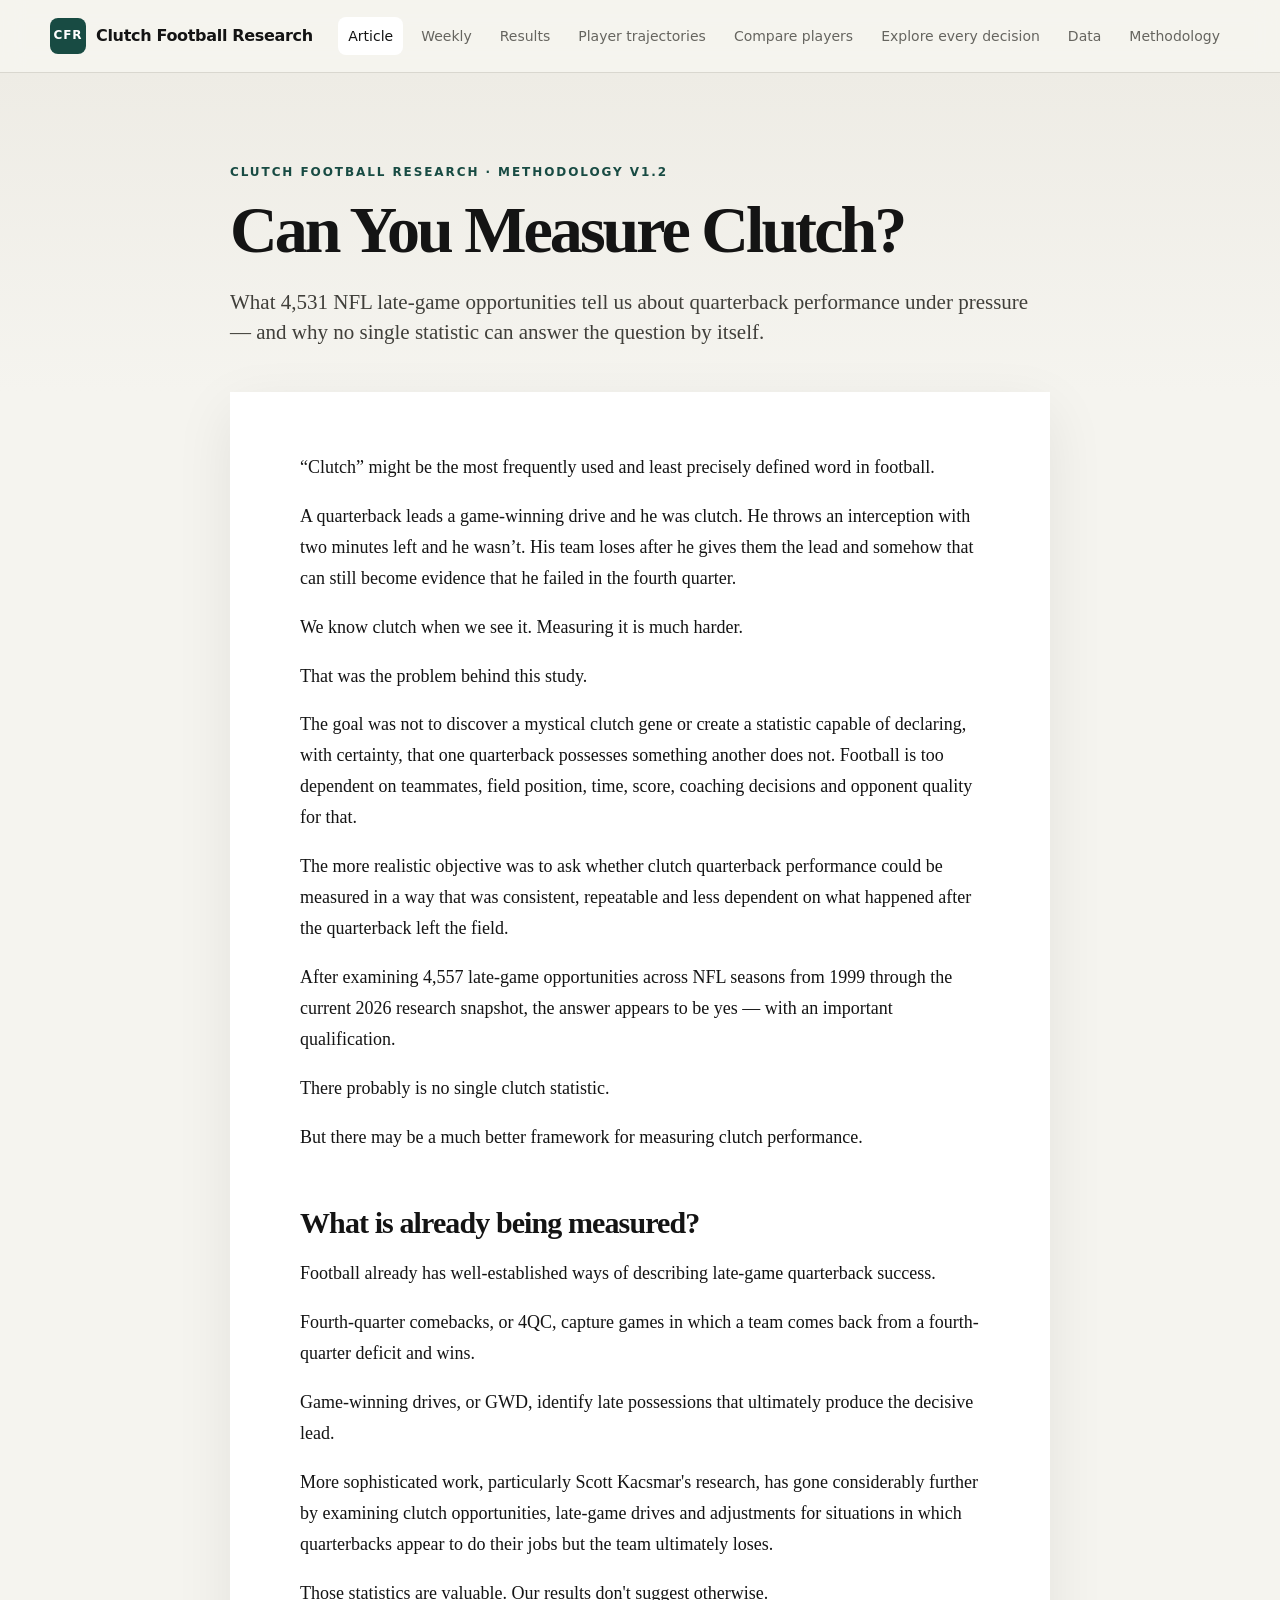
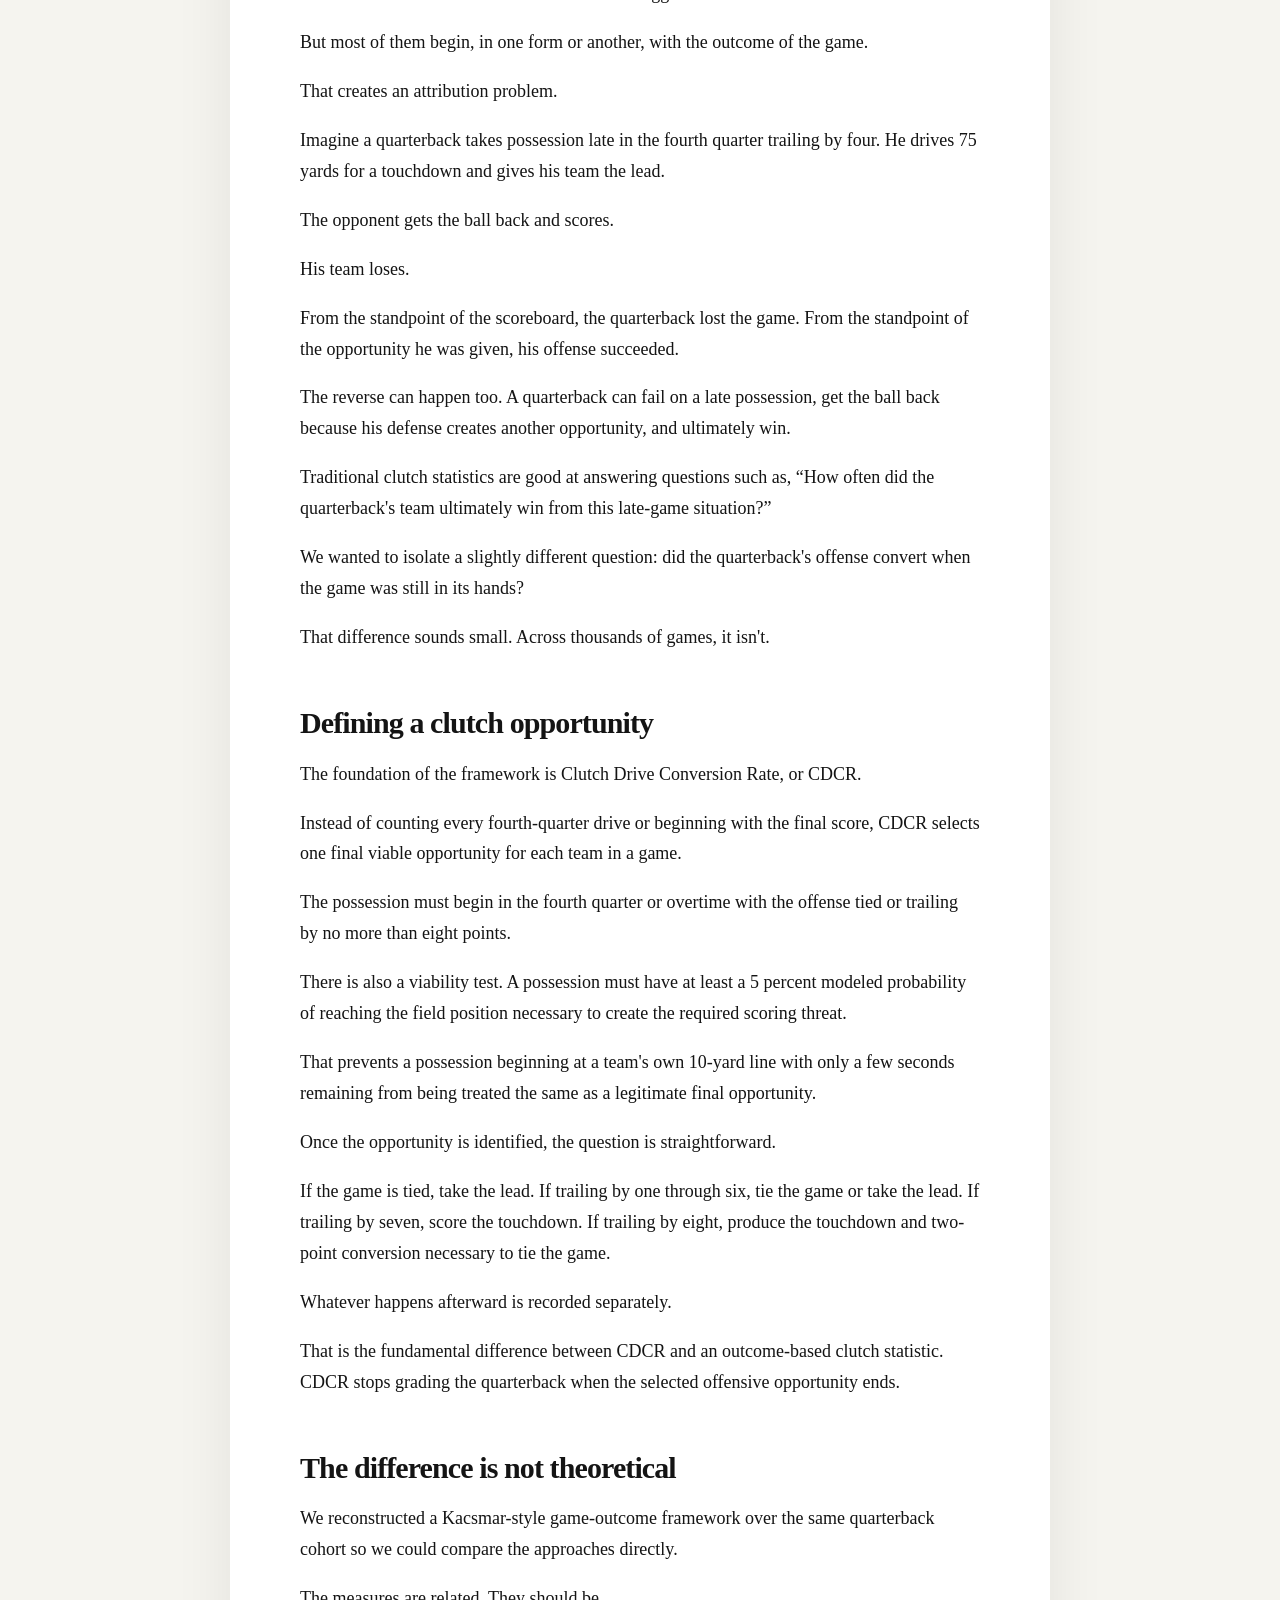
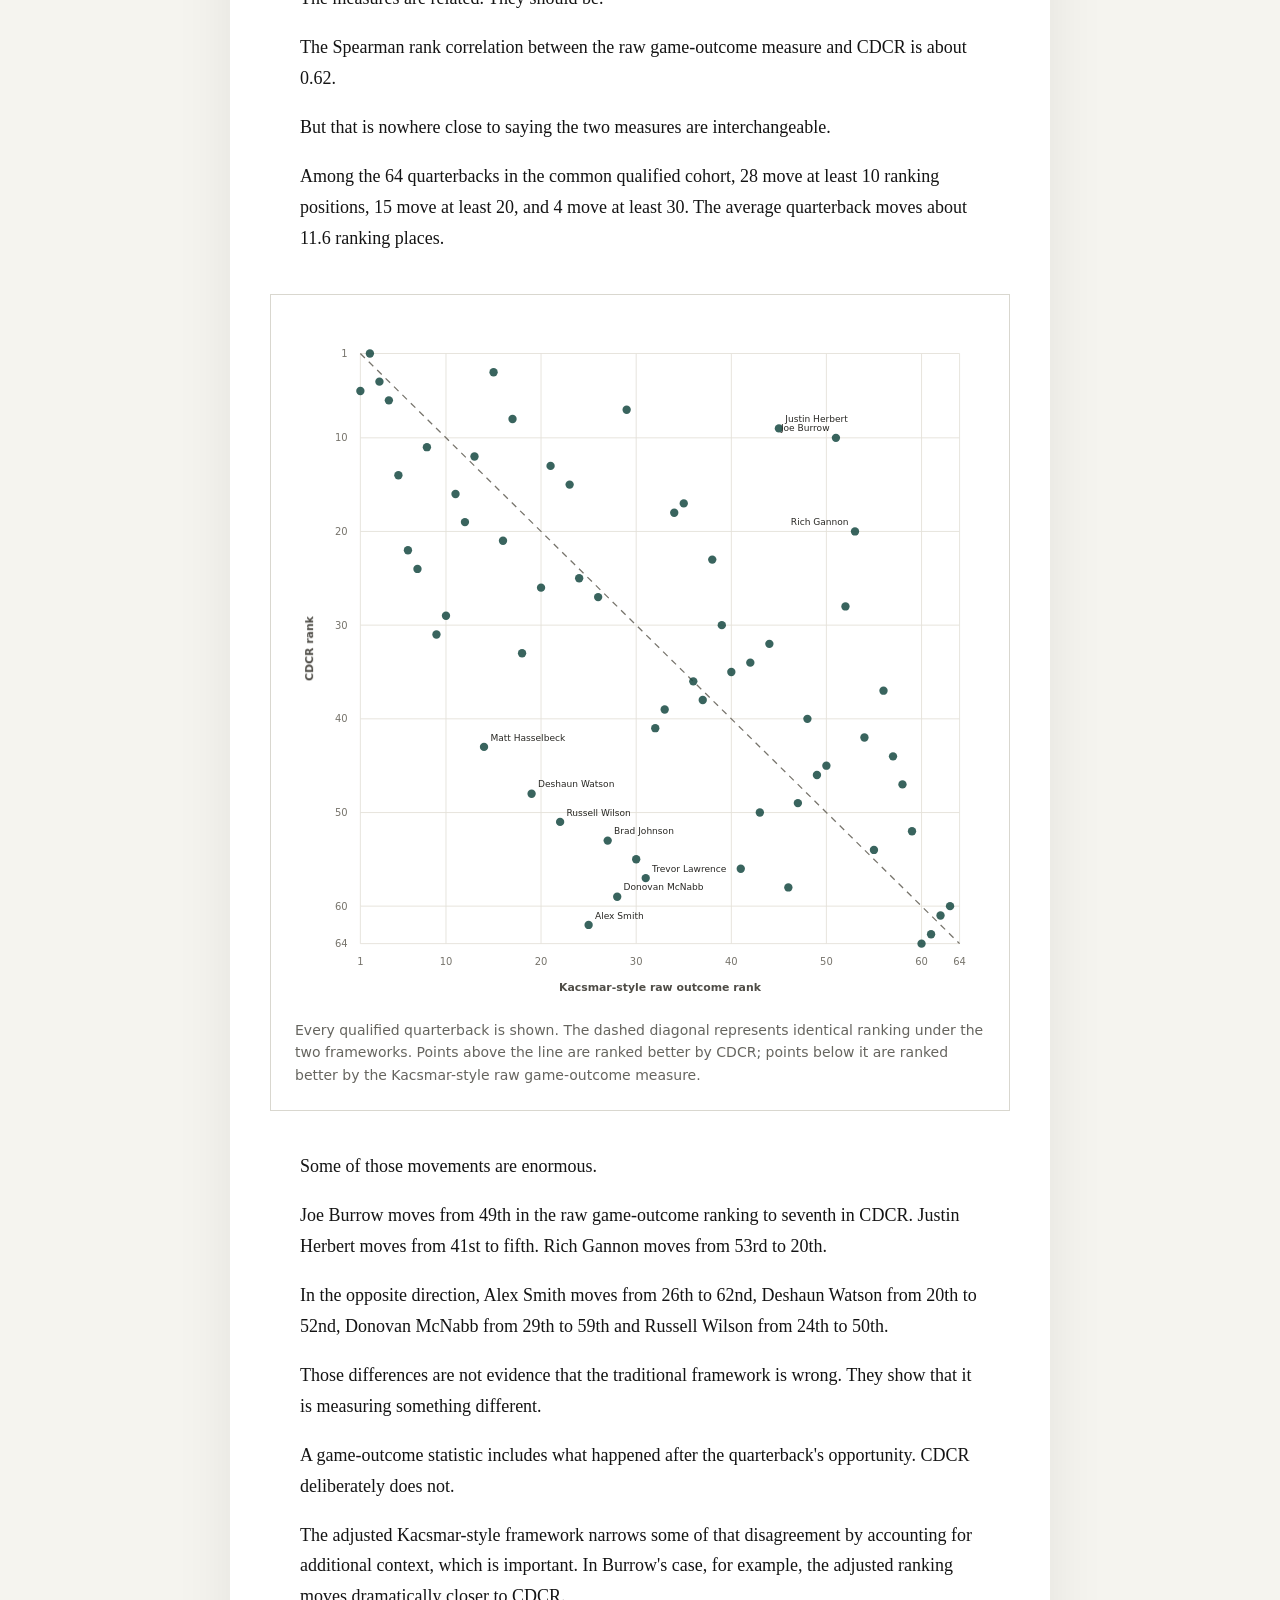
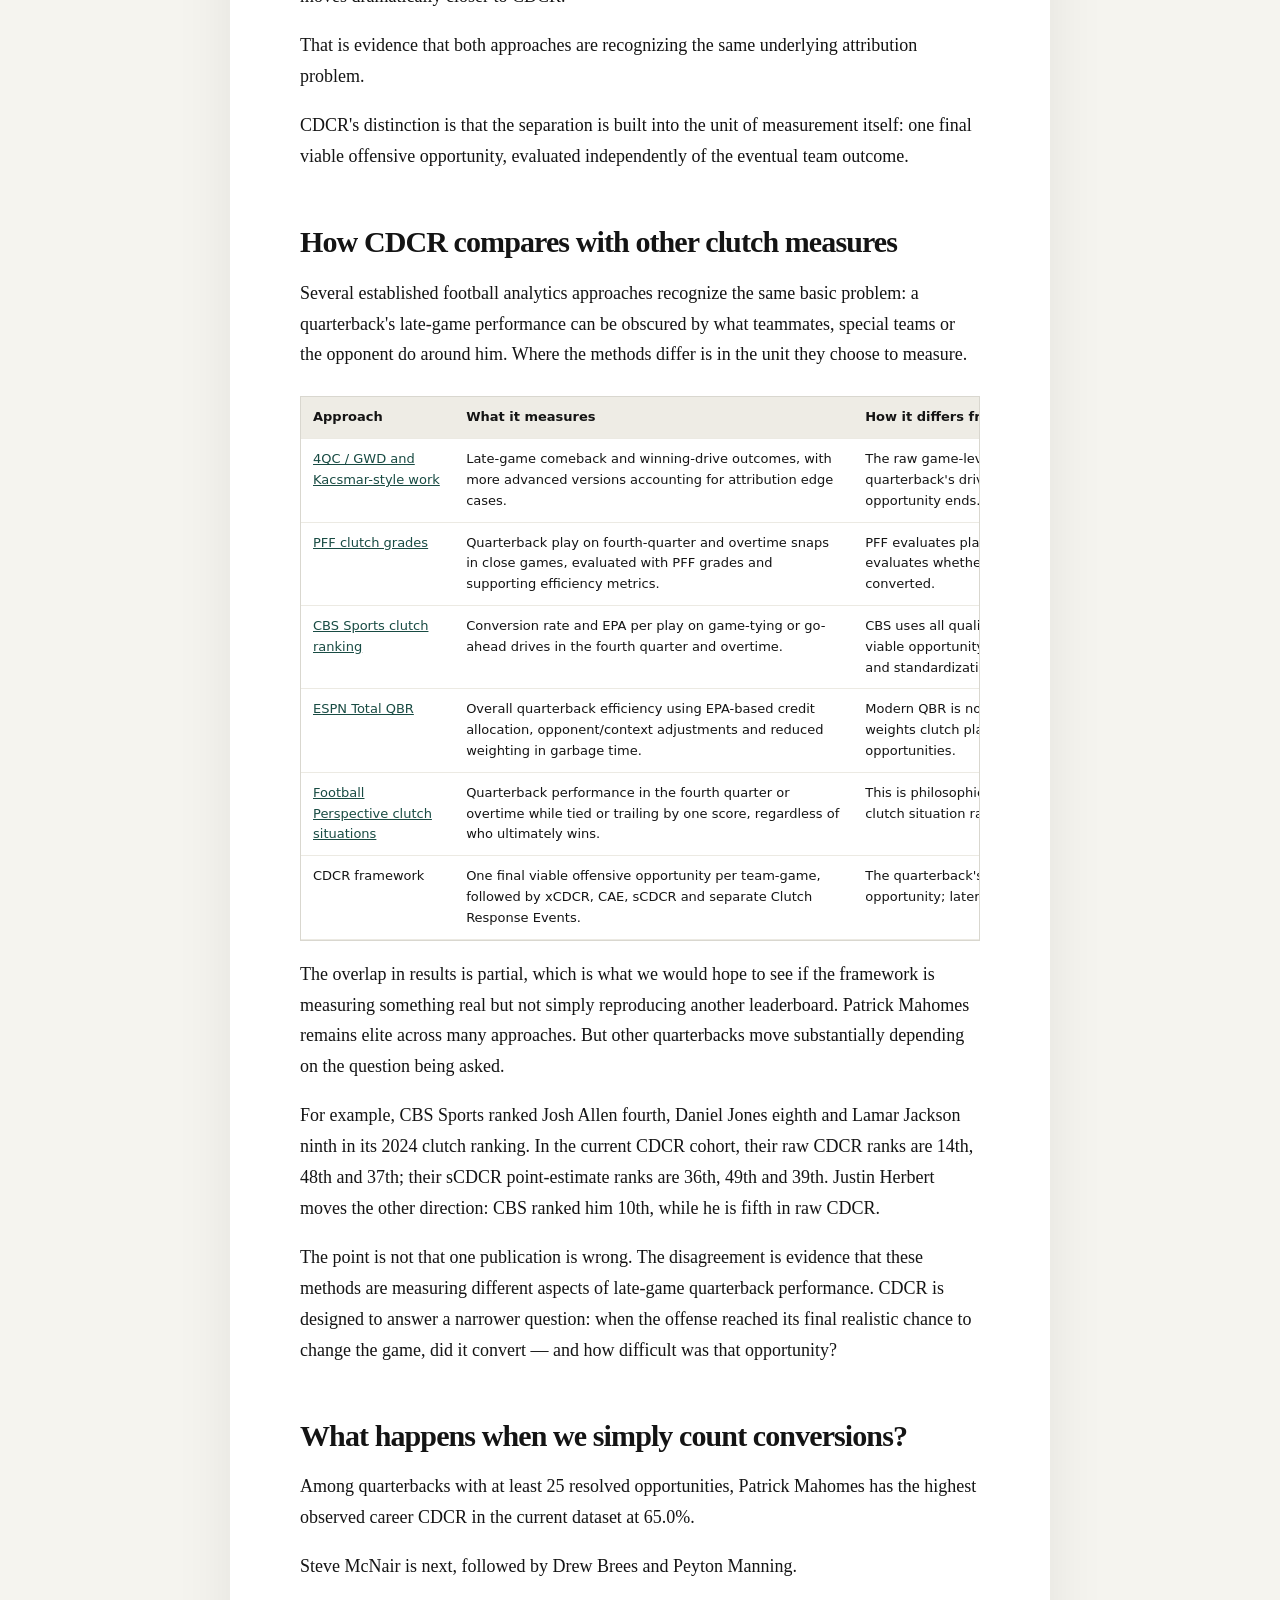
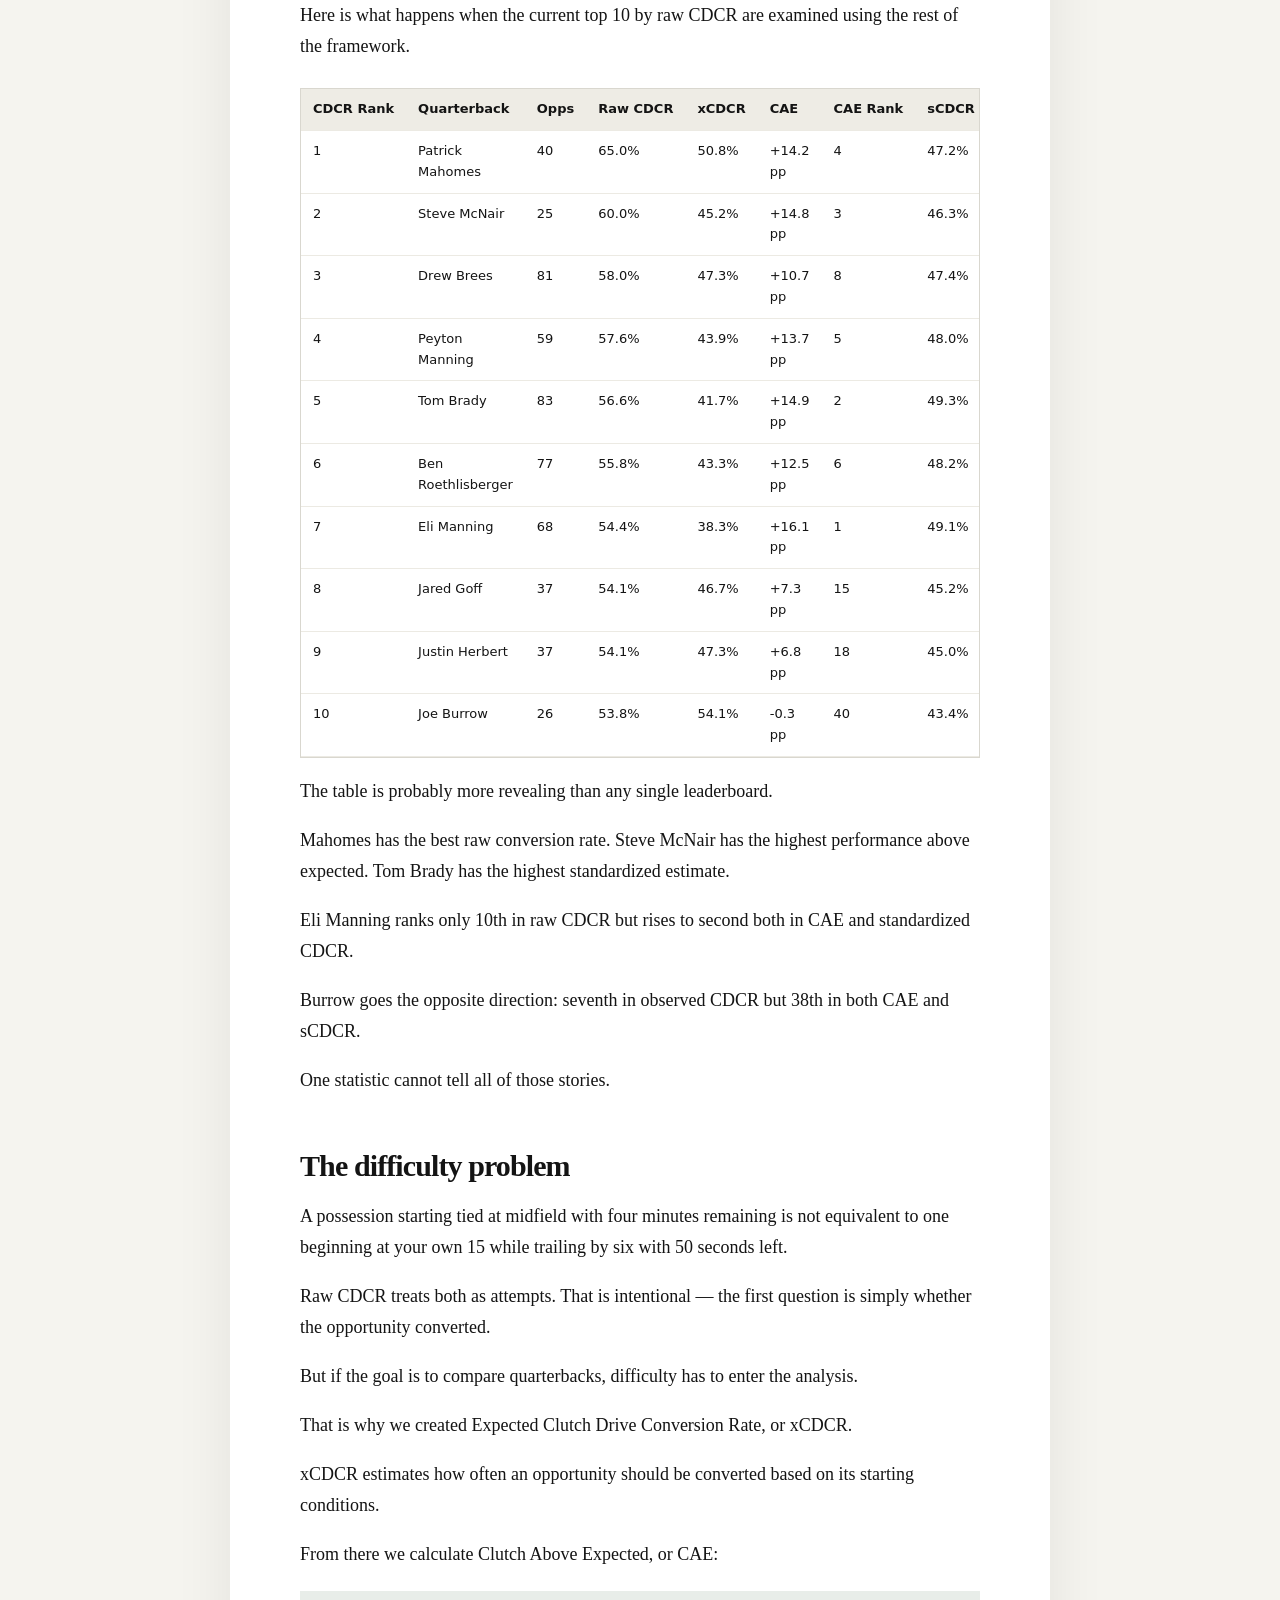
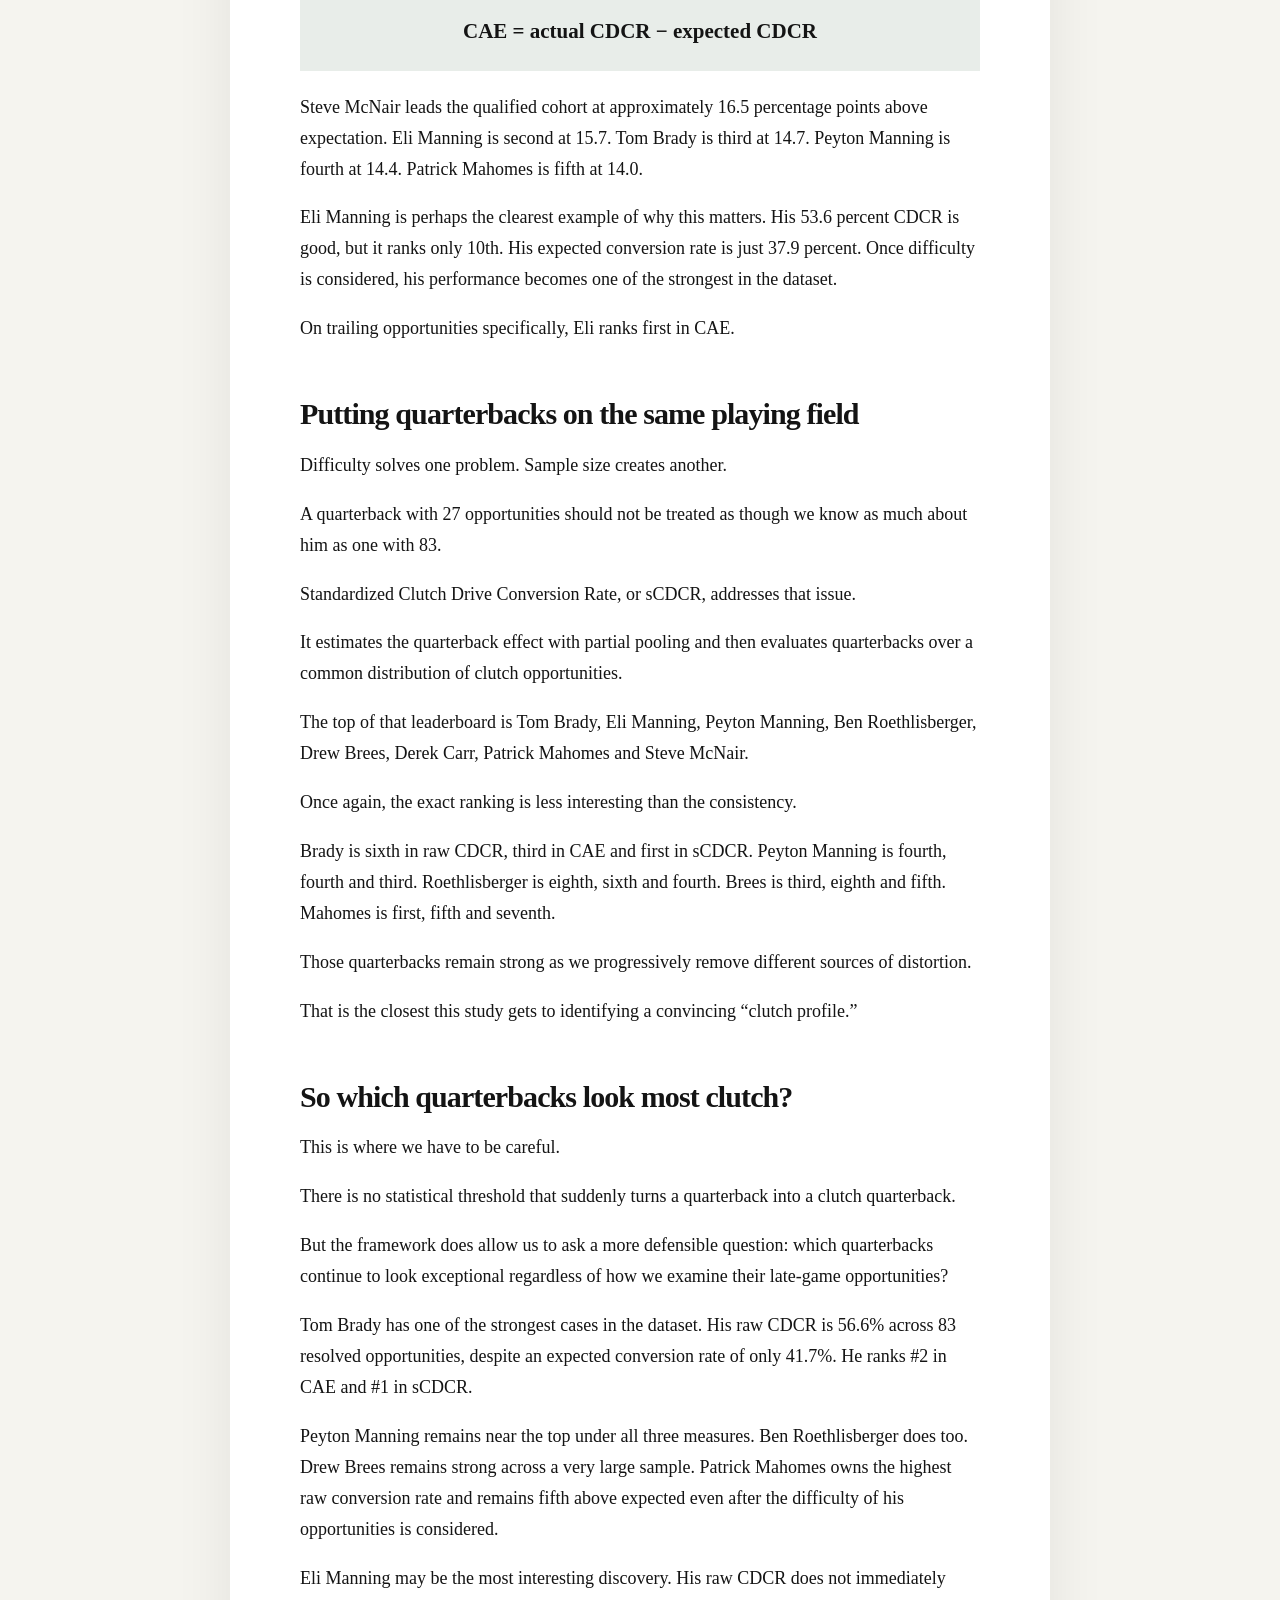
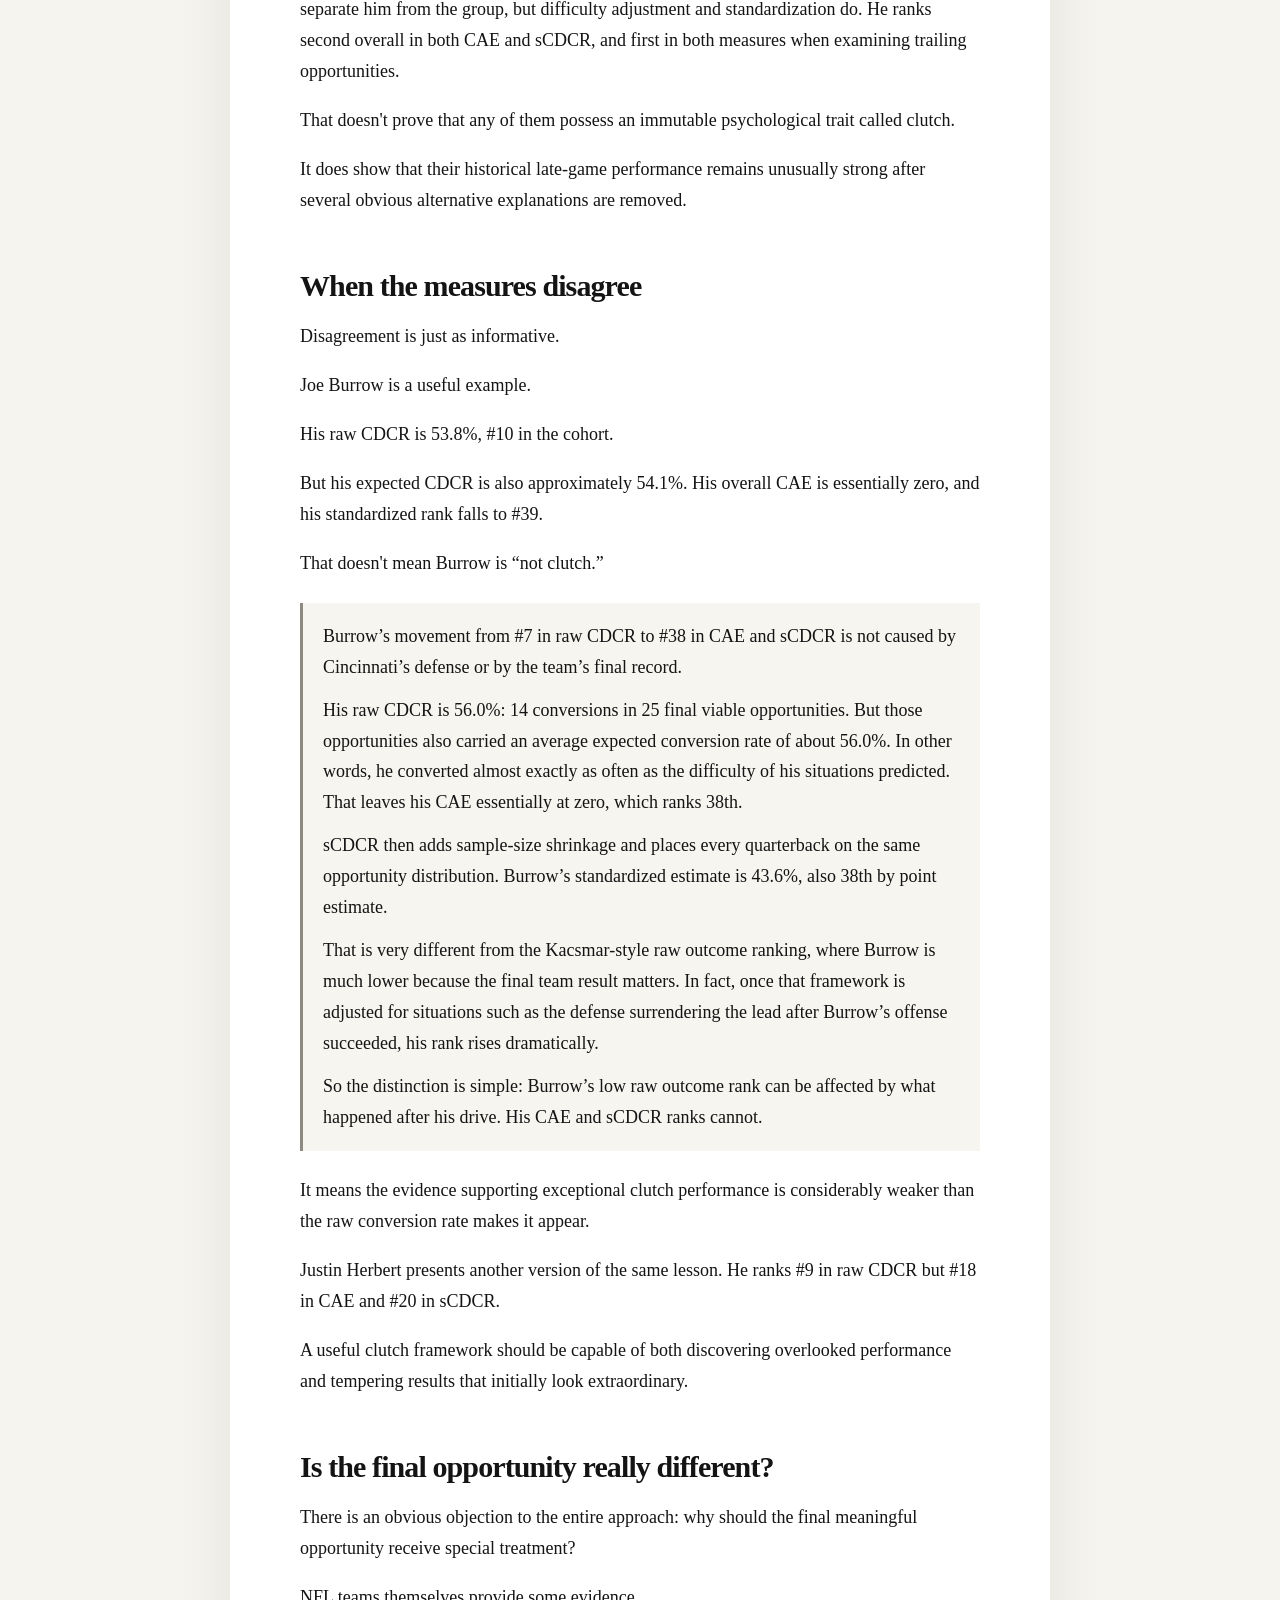
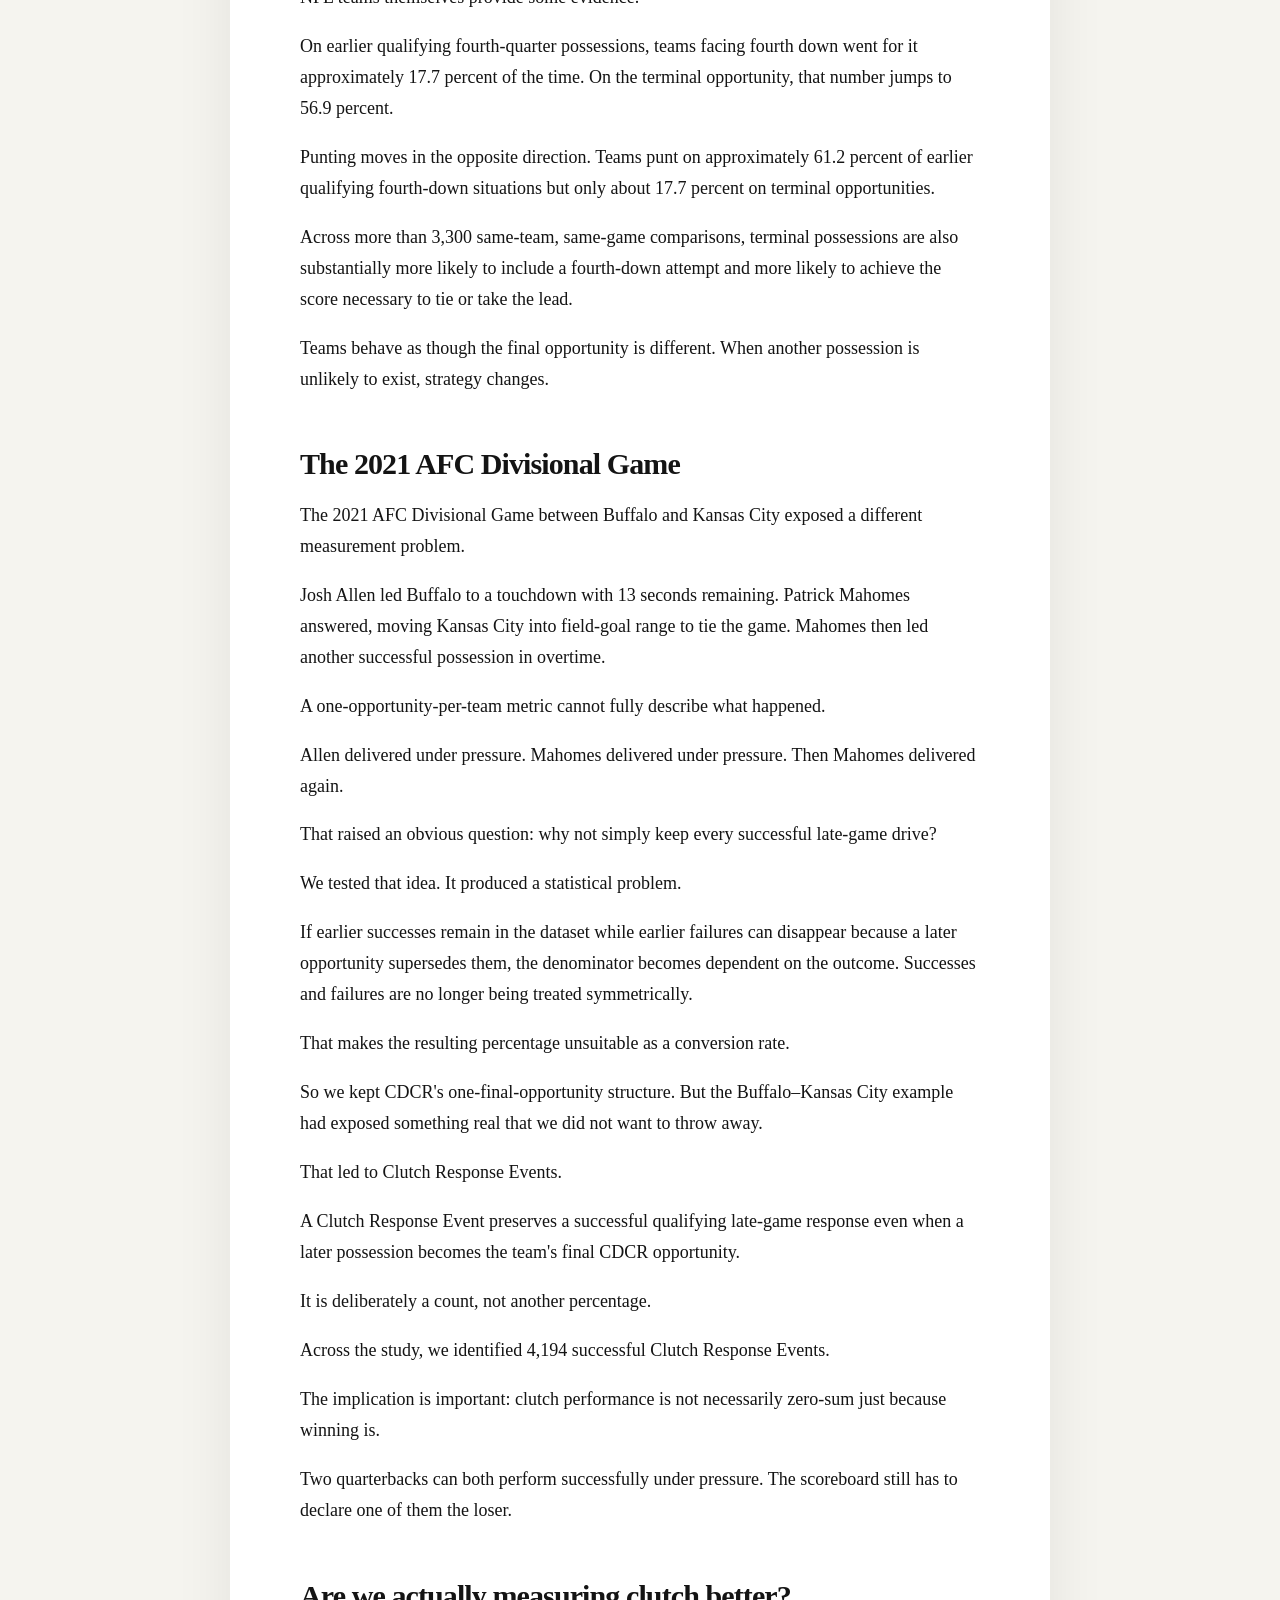
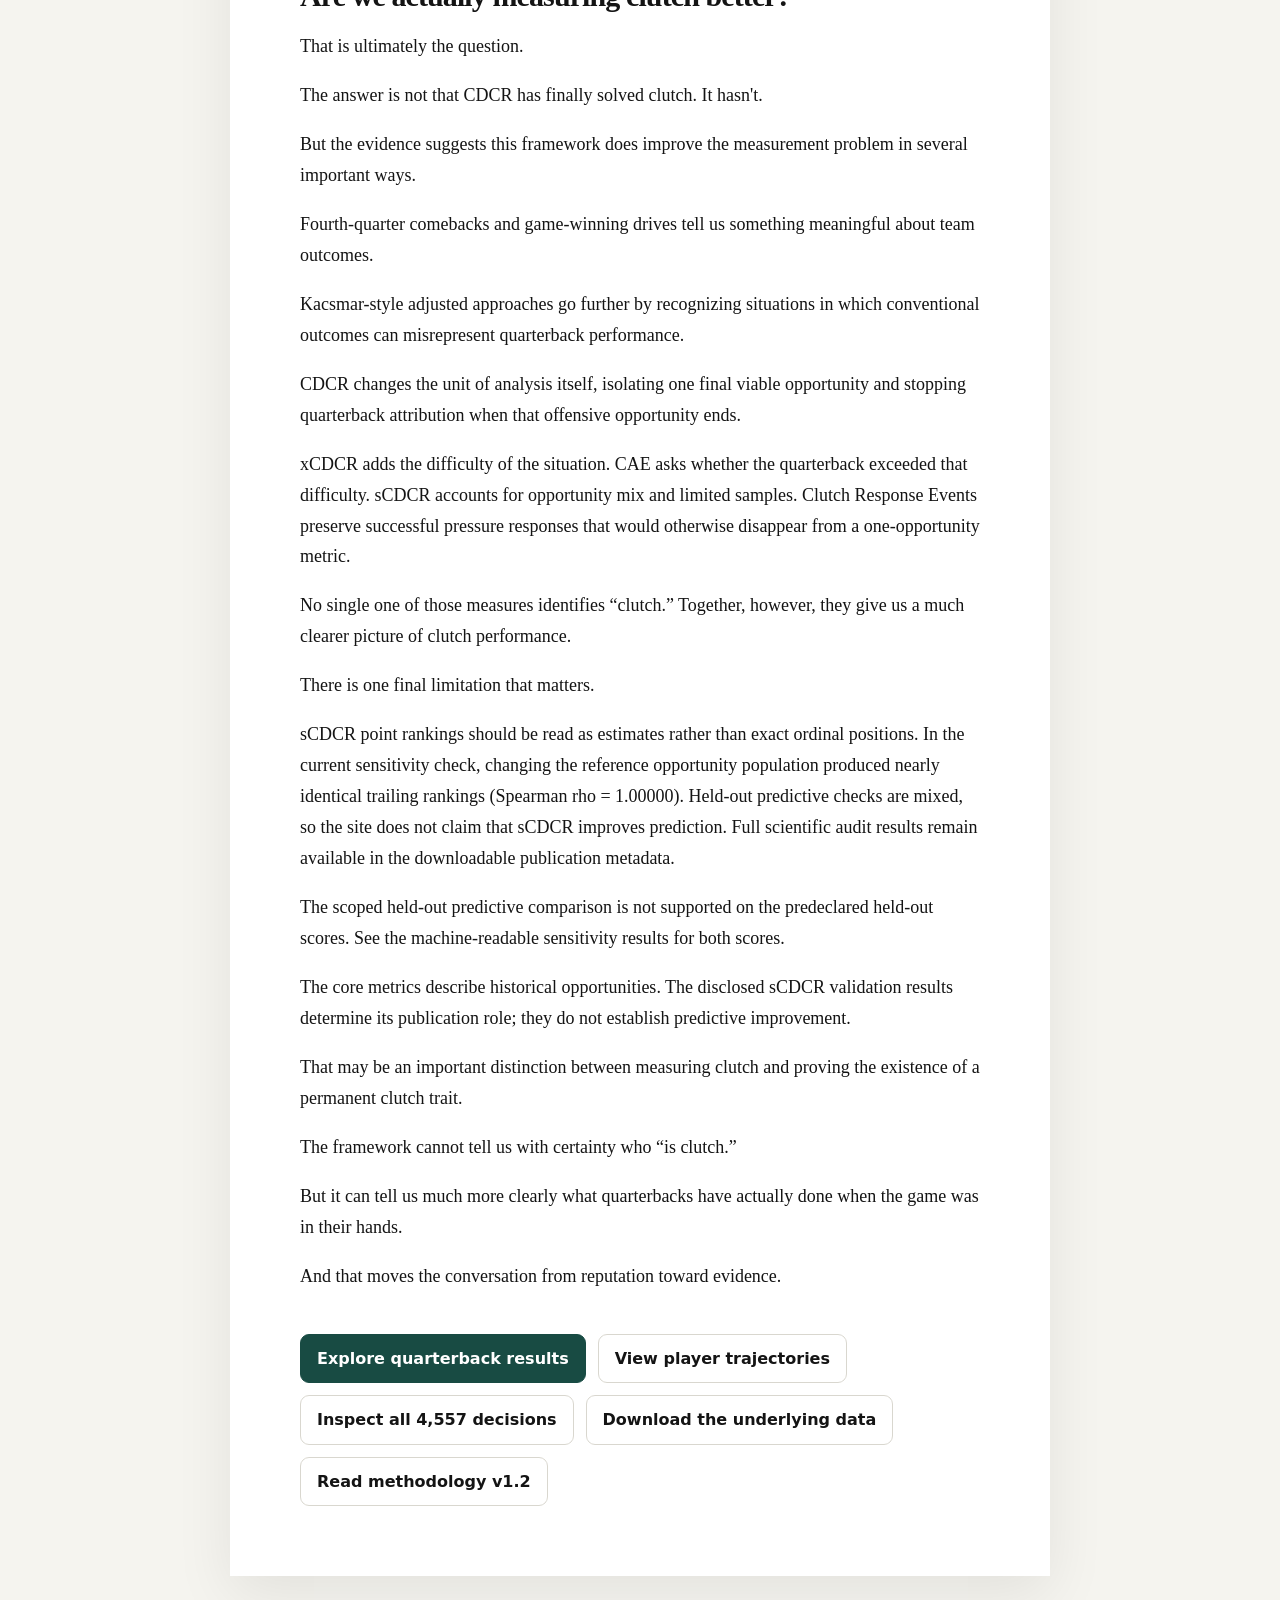
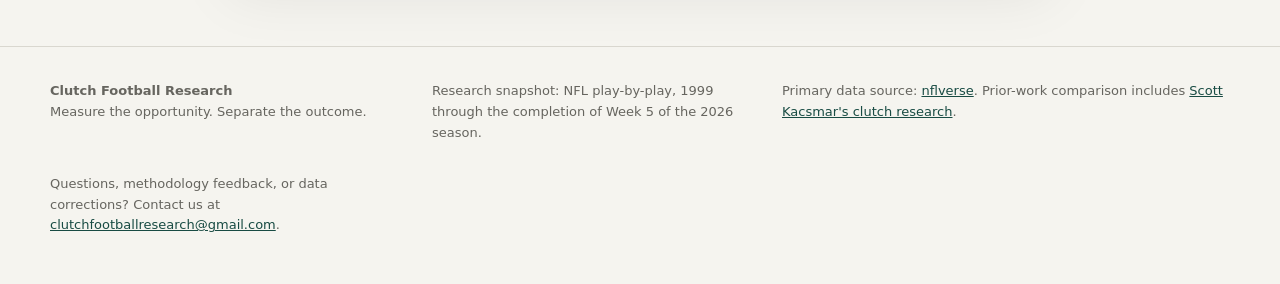
==== commit e5395d27: "Publish Clutch Football Research" ====
--- a/index.html
+++ b/index.html
@@ -13,7 +13,7 @@
 <header class="site-header">
   <div class="shell header-inner">
     <a class="brand" href="index.html"><span class="brand-mark">CFR</span><span>Clutch Football Research</span></a>
-    <nav><a class="nav-link active" href="index.html">Article</a><a class="nav-link " href="results.html">Results</a><a class="nav-link " href="players.html">Player trajectories</a><a class="nav-link " href="compare.html">Compare players</a><a class="nav-link " href="explore.html">Explore every decision</a><a class="nav-link " href="data.html">Data</a><a class="nav-link " href="methodology.html">Methodology</a></nav>
+    <nav><a class="nav-link active" href="index.html">Article</a><a class="nav-link " href="weekly.html">Weekly</a><a class="nav-link " href="results.html">Results</a><a class="nav-link " href="players.html">Player trajectories</a><a class="nav-link " href="compare.html">Compare players</a><a class="nav-link " href="explore.html">Explore every decision</a><a class="nav-link " href="data.html">Data</a><a class="nav-link " href="methodology.html">Methodology</a></nav>
   </div>
 </header>
 <main>
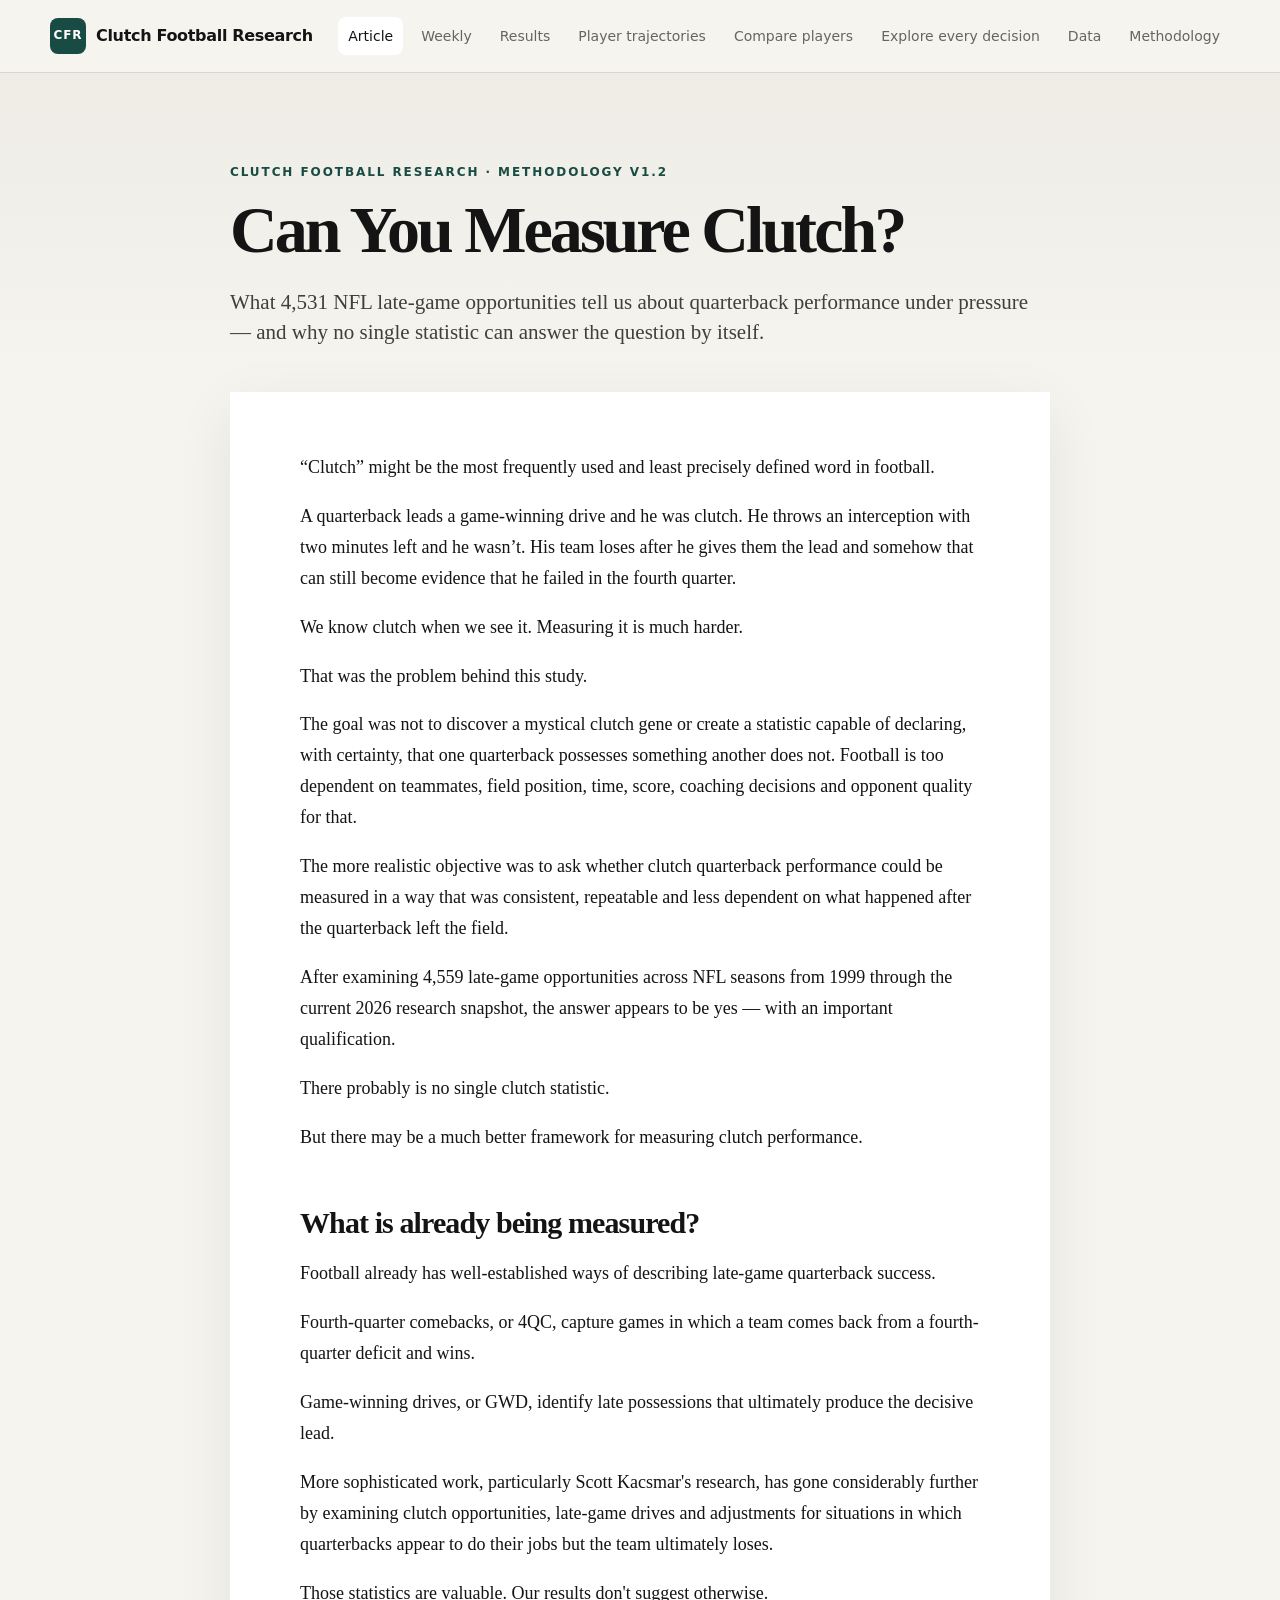
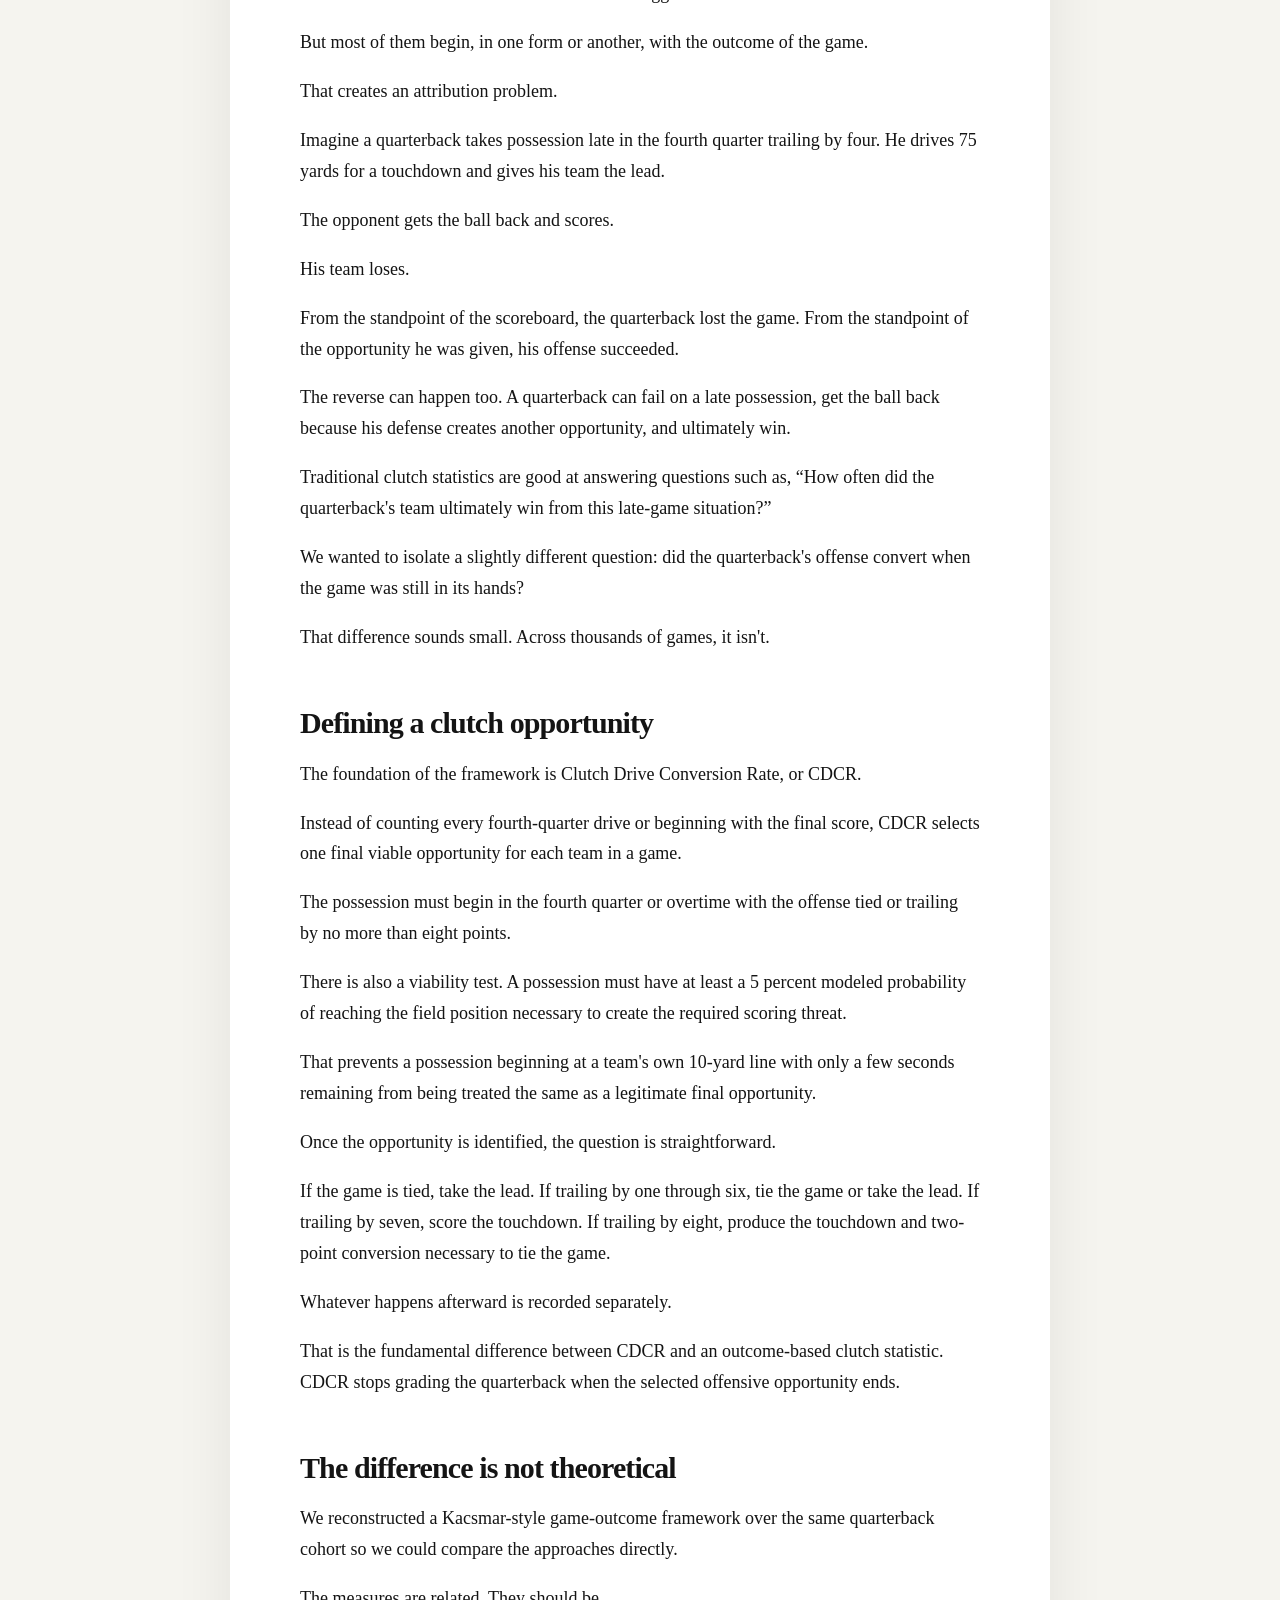
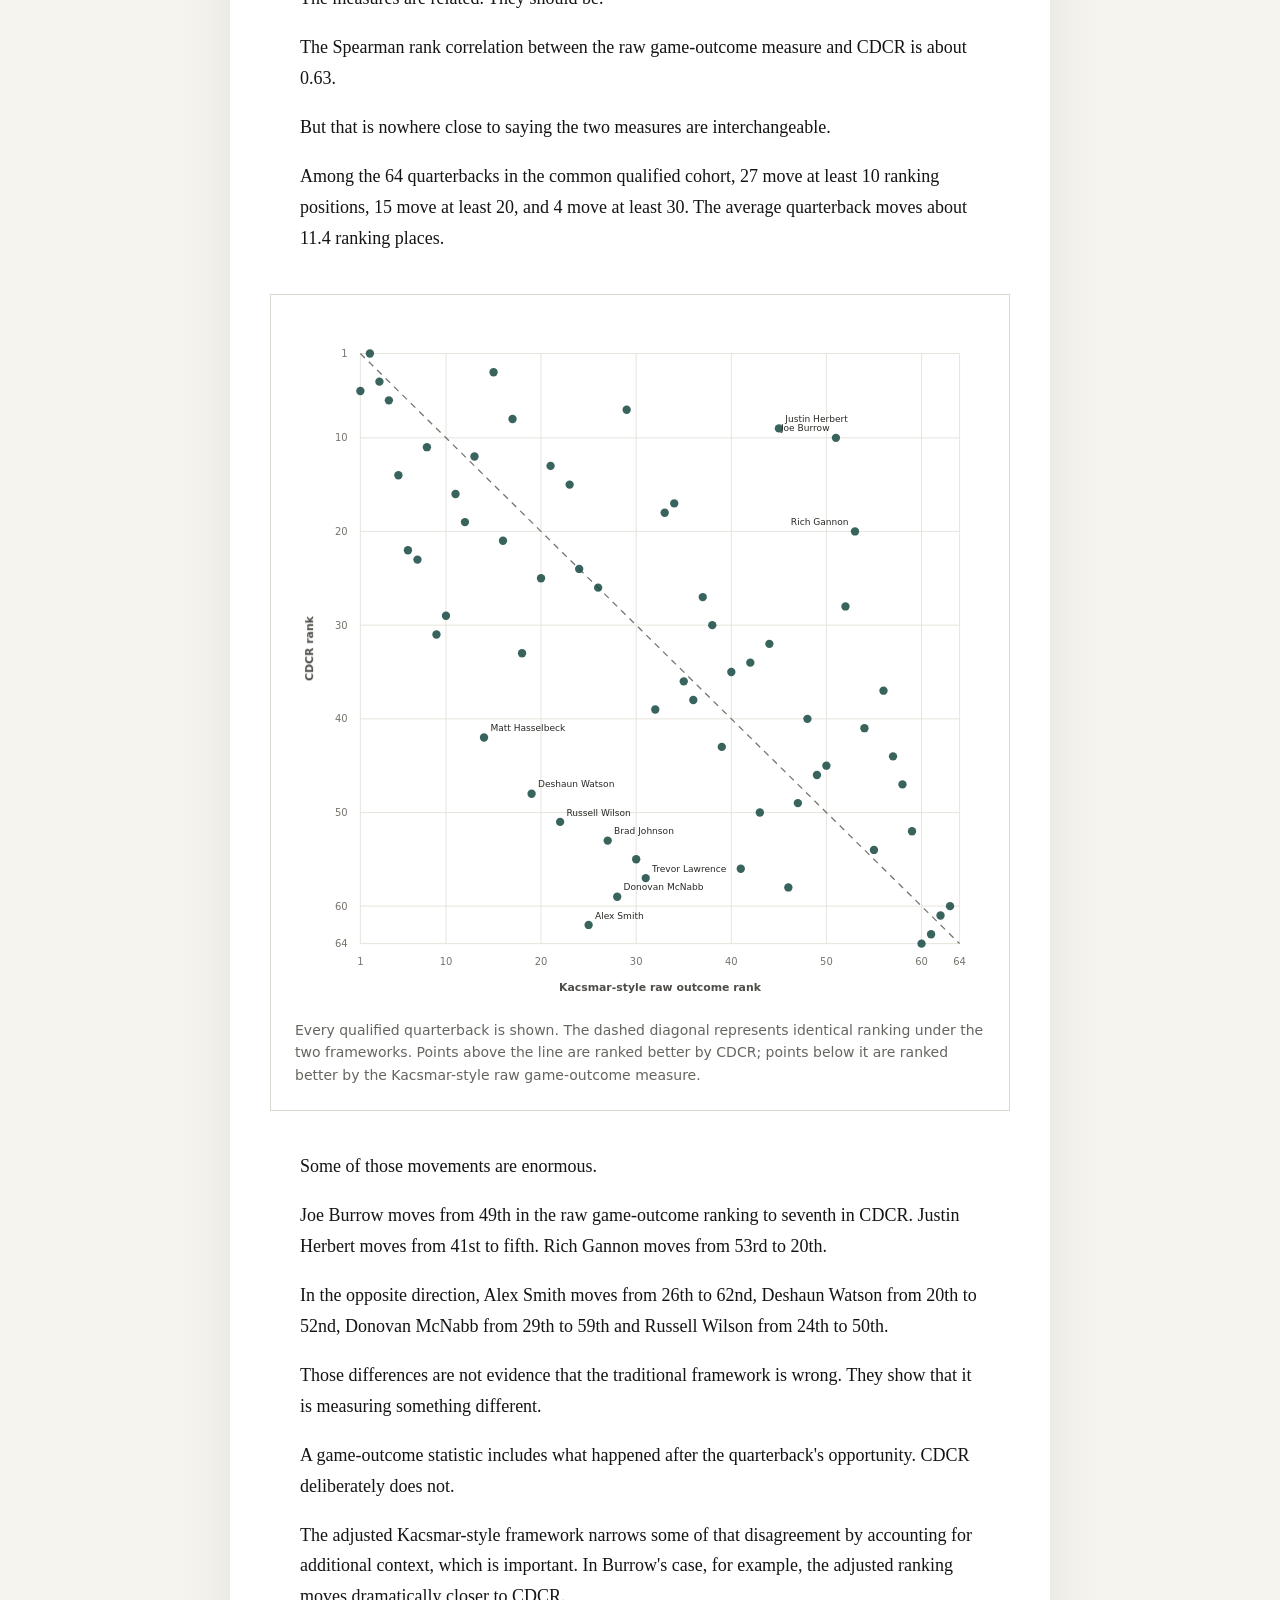
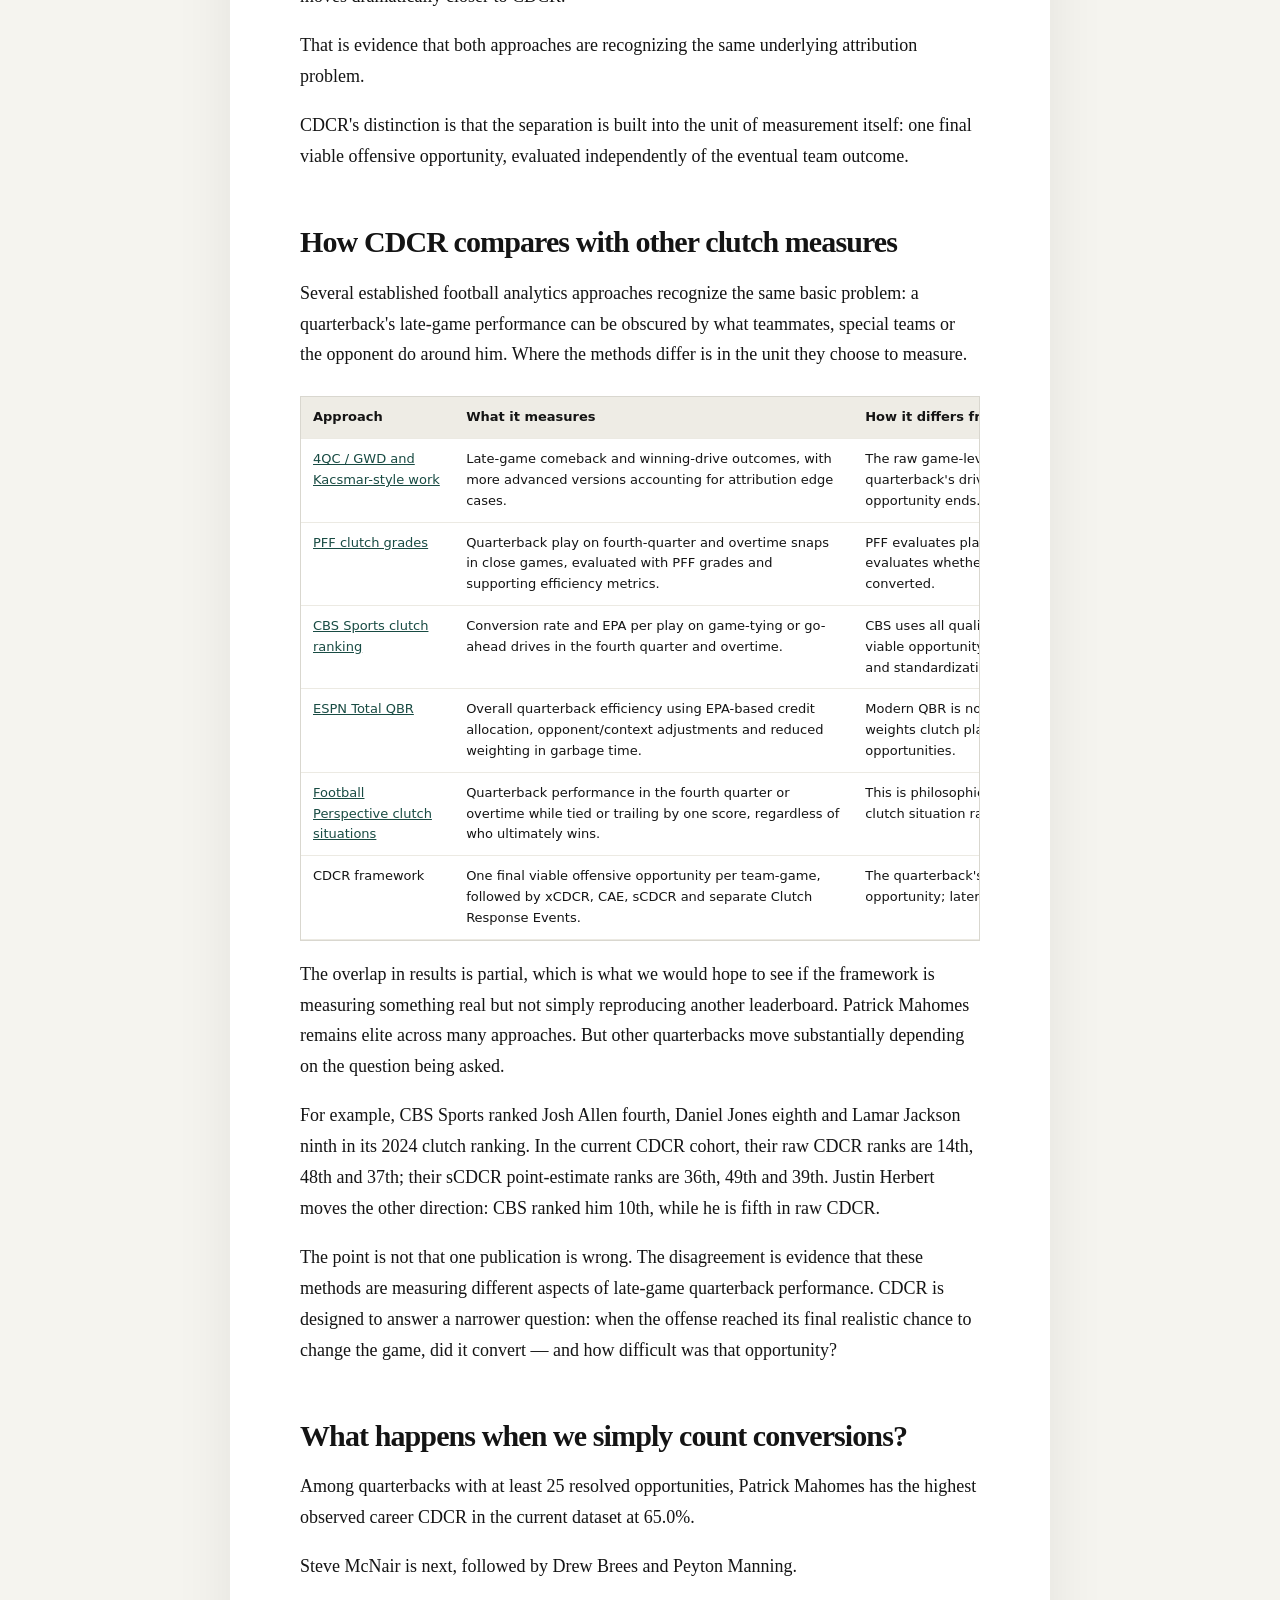
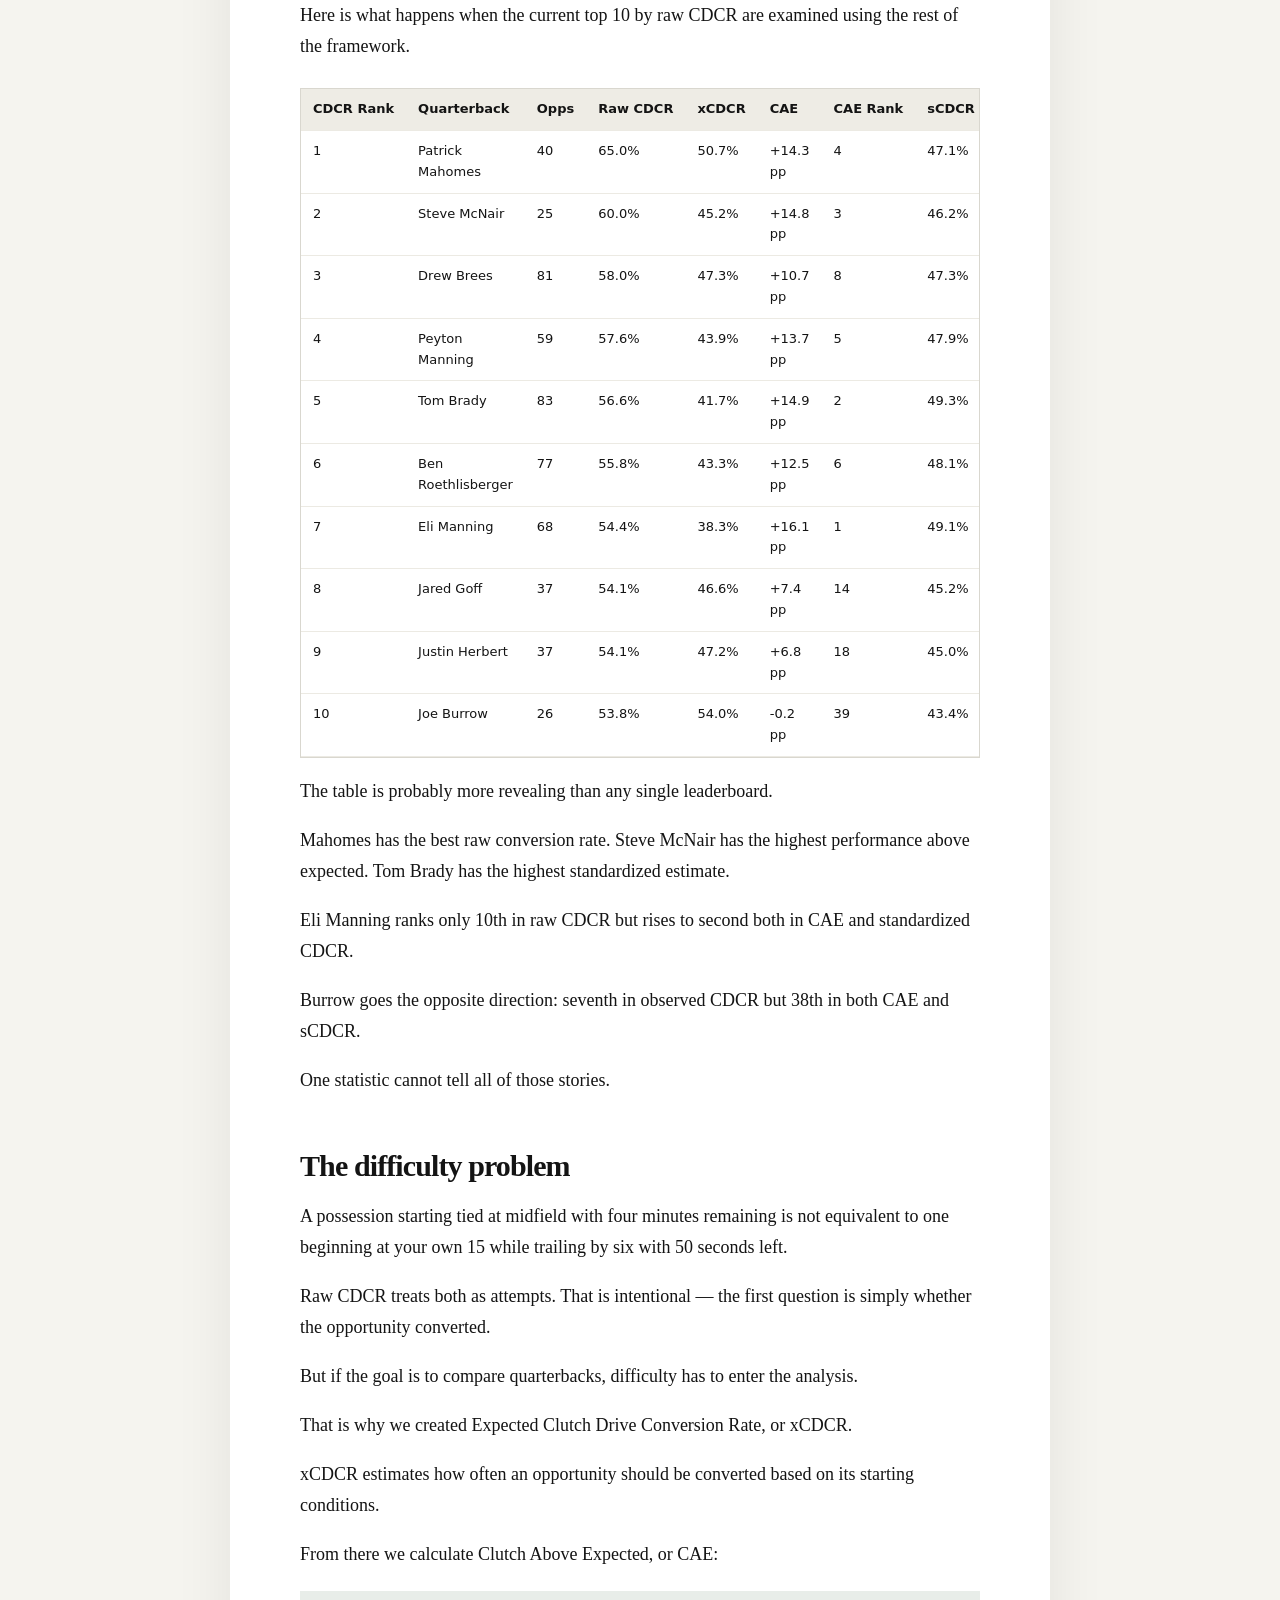
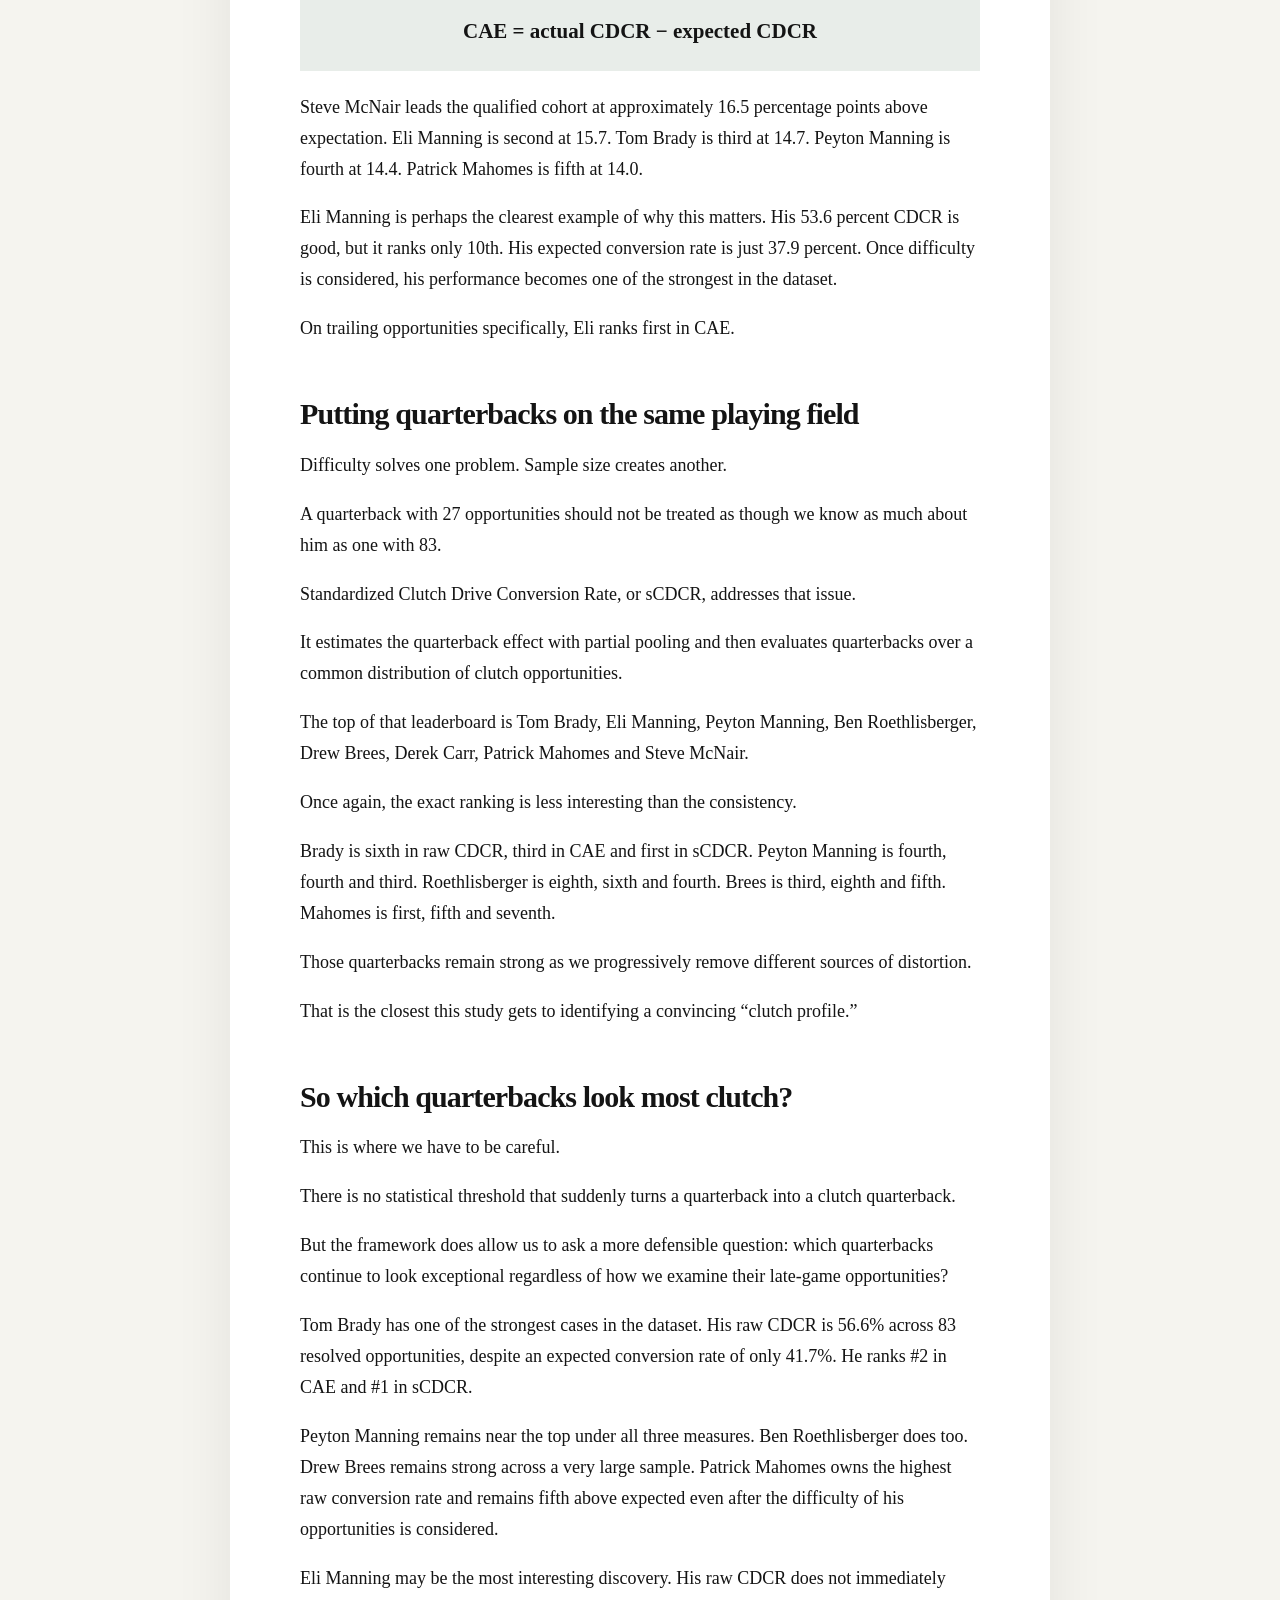
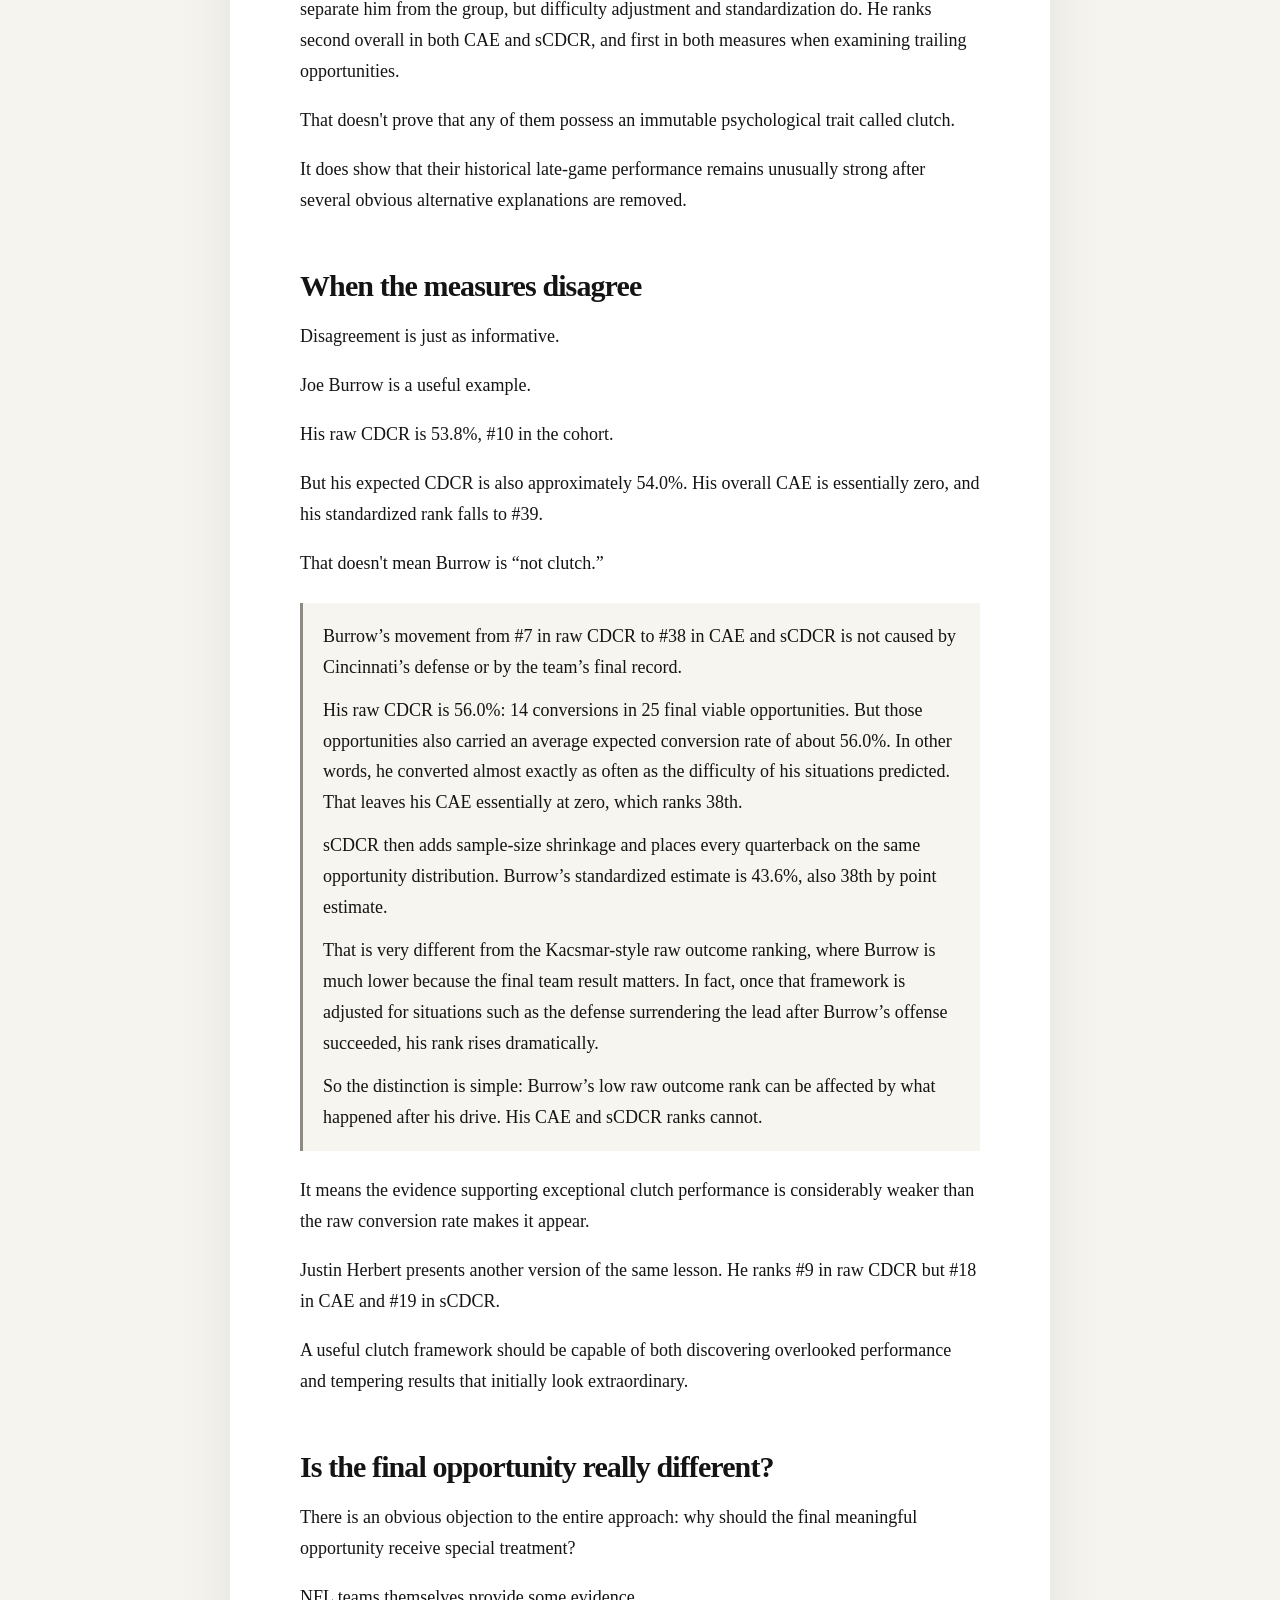
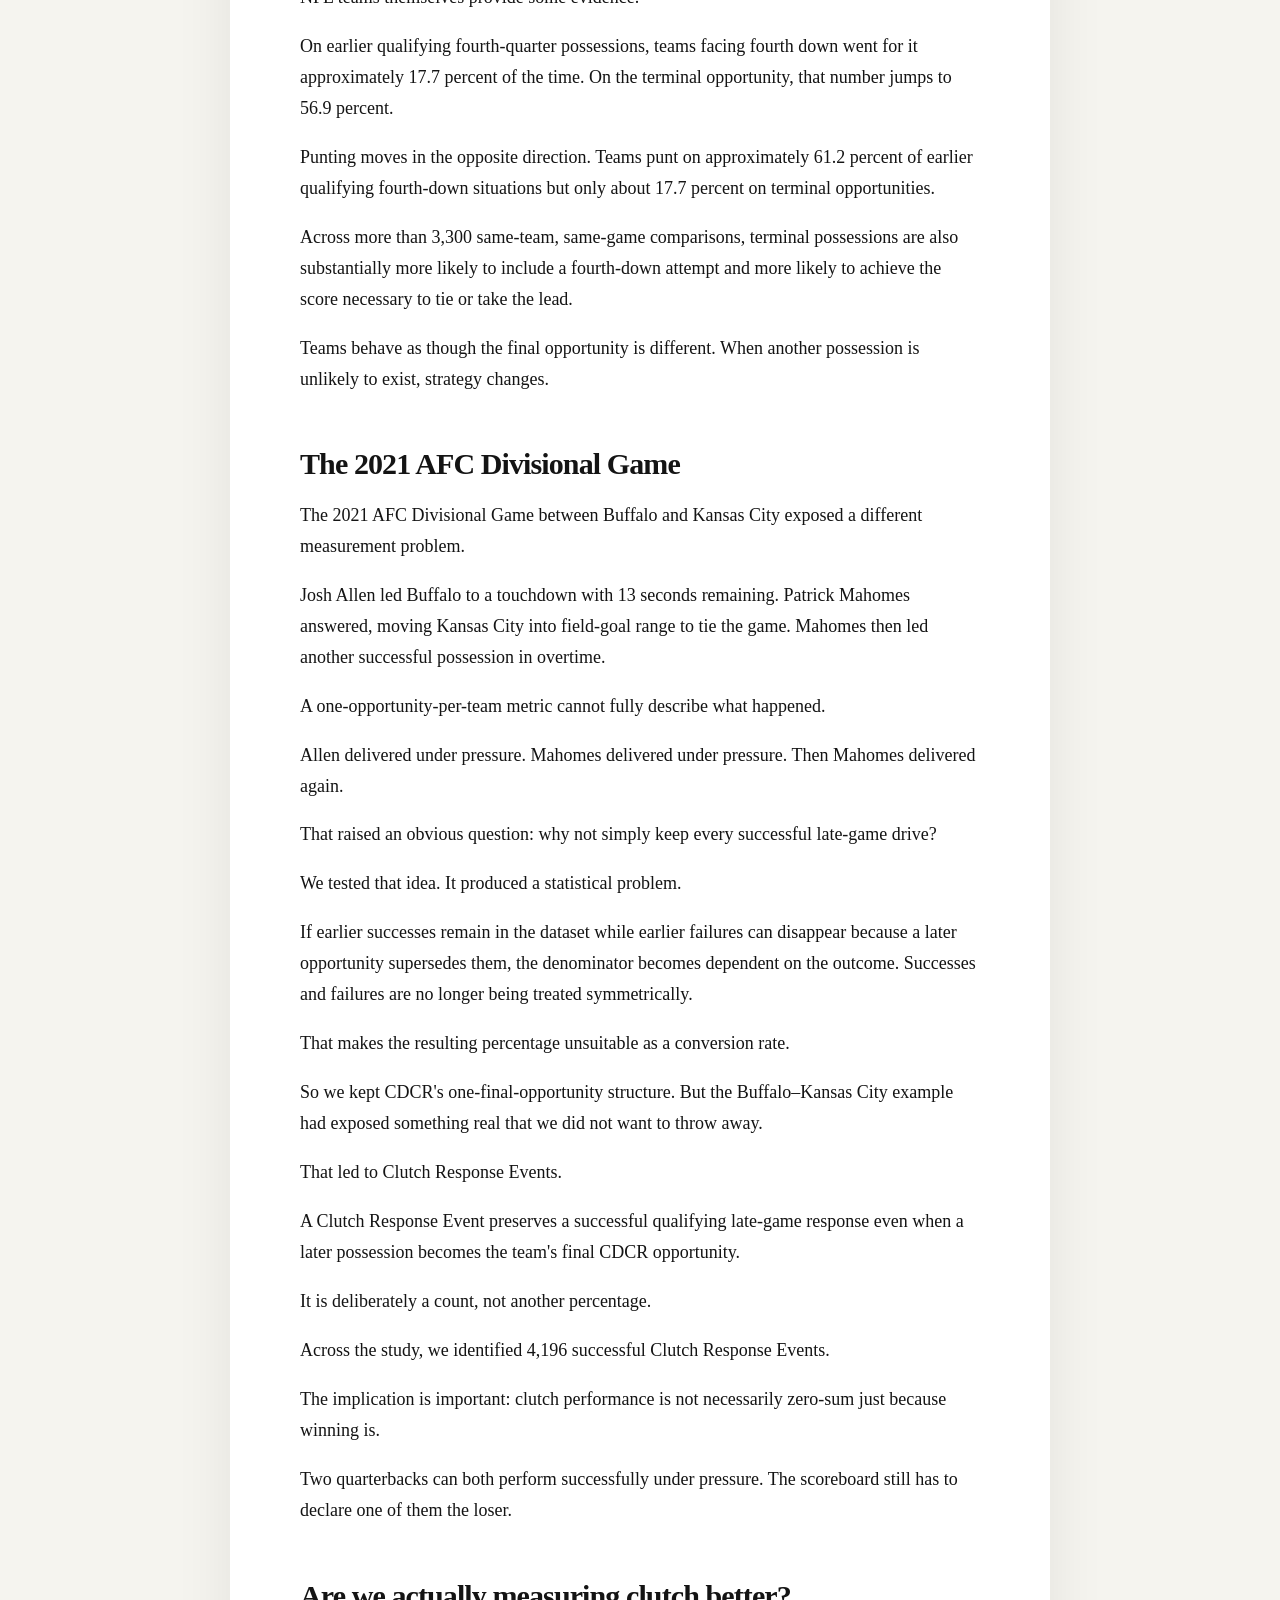
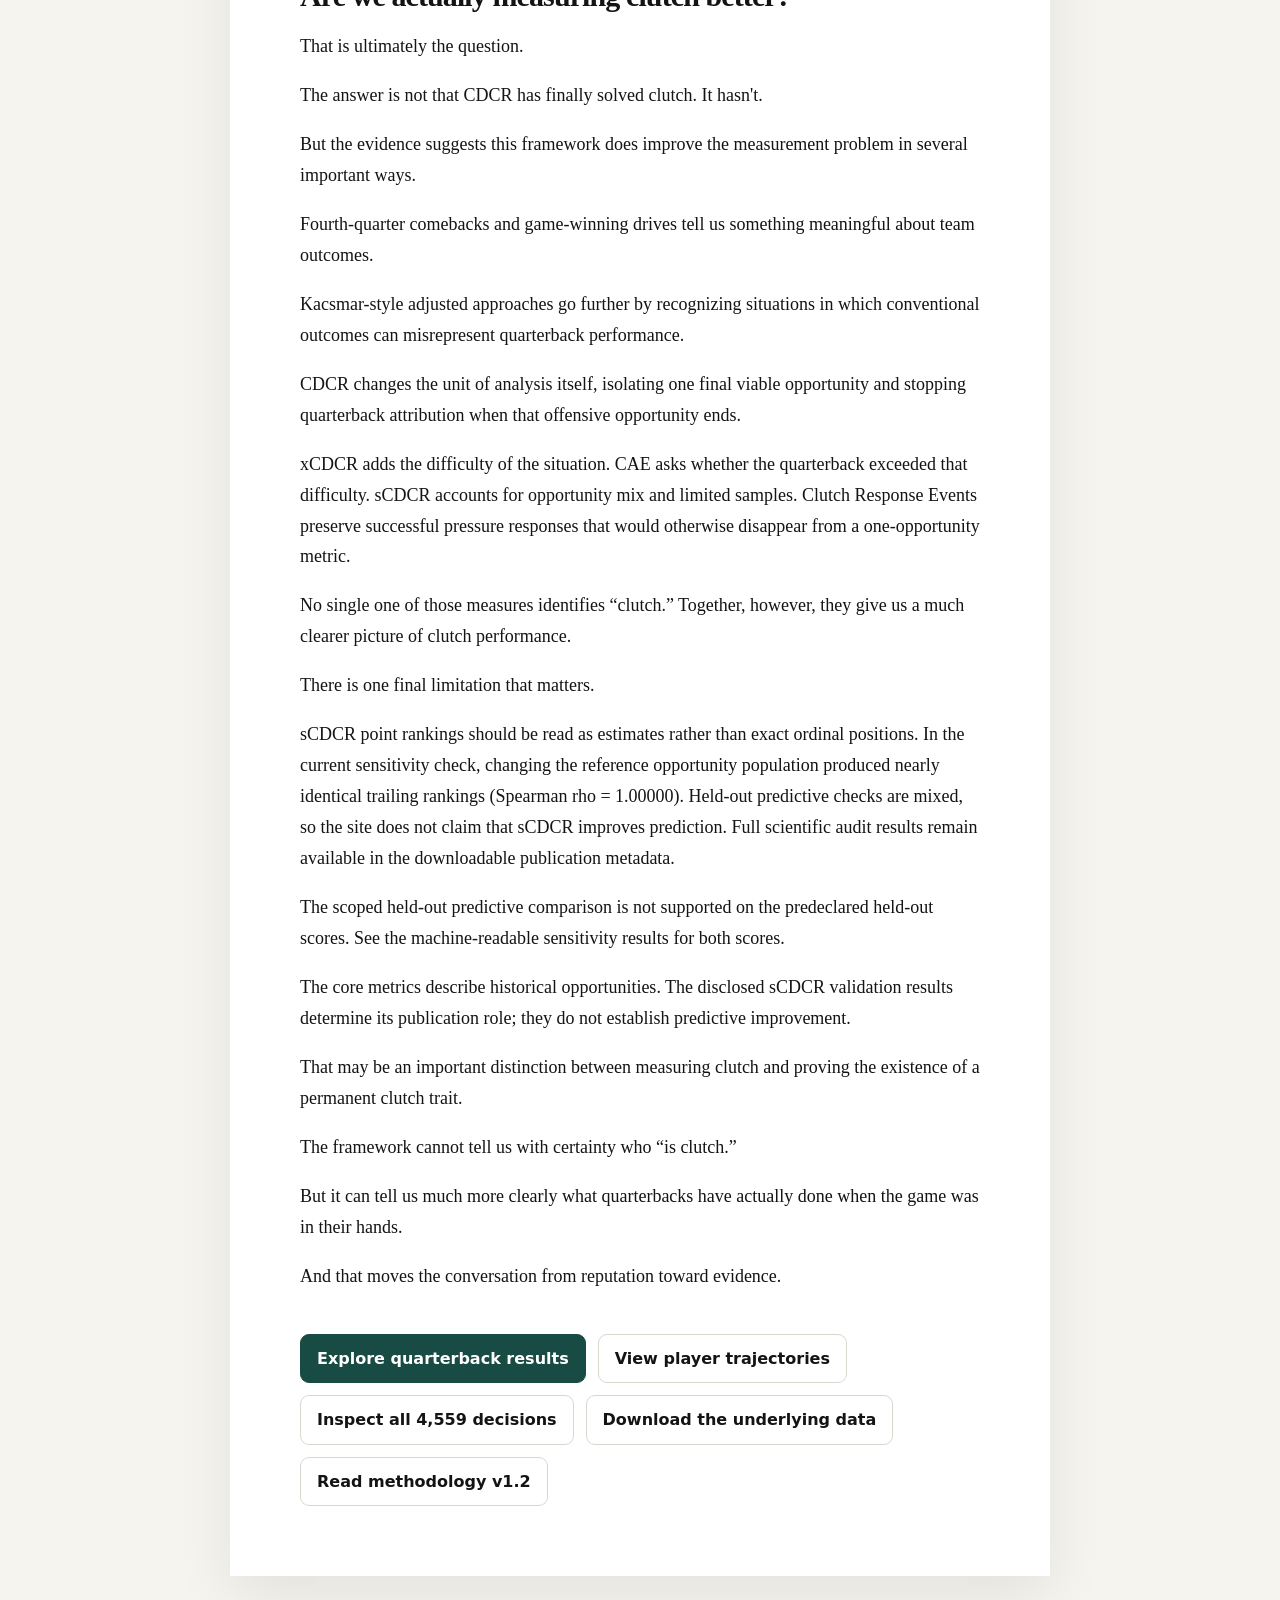
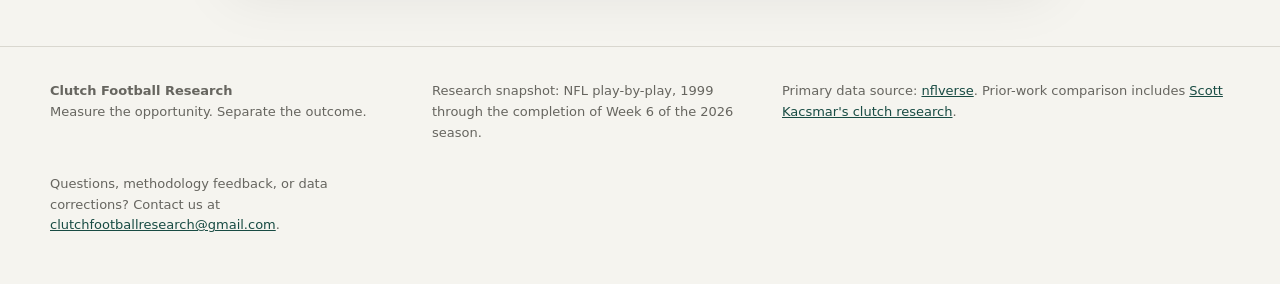
==== commit c372d254: "Publish Clutch Football Research" ====
--- a/index.html
+++ b/index.html
@@ -39,7 +39,7 @@
 
 <p>The more realistic objective was to ask whether clutch quarterback performance could be measured in a way that was consistent, repeatable and less dependent on what happened after the quarterback left the field.</p>
 
-<p>After examining 4,557 late-game opportunities across NFL seasons from 1999 through the current 2026 research snapshot, the answer appears to be yes — with an important qualification.</p>
+<p>After examining 4,559 late-game opportunities across NFL seasons from 1999 through the current 2026 research snapshot, the answer appears to be yes — with an important qualification.</p>
 
 <p>There probably is no single clutch statistic.</p>
 
@@ -103,14 +103,14 @@
 
 <p>The measures are related. They should be.</p>
 
-<p>The Spearman rank correlation between the raw game-outcome measure and CDCR is about 0.62.</p>
+<p>The Spearman rank correlation between the raw game-outcome measure and CDCR is about 0.63.</p>
 
 <p>But that is nowhere close to saying the two measures are interchangeable.</p>
 
-<p>Among the 64 quarterbacks in the common qualified cohort, 28 move at least 10 ranking positions, 15 move at least 20, and 4 move at least 30. The average quarterback moves about 11.6 ranking places.</p>
+<p>Among the 64 quarterbacks in the common qualified cohort, 27 move at least 10 ranking positions, 15 move at least 20, and 4 move at least 30. The average quarterback moves about 11.4 ranking places.</p>
 
 <figure class="wide-figure rank-scatter">
-  <svg viewBox="0 0 760 760" role="img" aria-label="Scatter plot comparing Kacsmar-style raw outcome rank and CDCR rank for all qualified quarterbacks"><rect width="100%" height="100%" fill="white"/><line x1="72.0" y1="38" x2="72.0" y2="688" class="scatter-grid"/><line x1="72" y1="38.0" x2="732" y2="38.0" class="scatter-grid"/><text x="72.0" y="712" text-anchor="middle" class="scatter-axis">1</text><text x="58" y="42.0" text-anchor="end" class="scatter-axis">1</text><line x1="166.3" y1="38" x2="166.3" y2="688" class="scatter-grid"/><line x1="72" y1="130.9" x2="732" y2="130.9" class="scatter-grid"/><text x="166.3" y="712" text-anchor="middle" class="scatter-axis">10</text><text x="58" y="134.9" text-anchor="end" class="scatter-axis">10</text><line x1="271.0" y1="38" x2="271.0" y2="688" class="scatter-grid"/><line x1="72" y1="234.0" x2="732" y2="234.0" class="scatter-grid"/><text x="271.0" y="712" text-anchor="middle" class="scatter-axis">20</text><text x="58" y="238.0" text-anchor="end" class="scatter-axis">20</text><line x1="375.8" y1="38" x2="375.8" y2="688" class="scatter-grid"/><line x1="72" y1="337.2" x2="732" y2="337.2" class="scatter-grid"/><text x="375.8" y="712" text-anchor="middle" class="scatter-axis">30</text><text x="58" y="341.2" text-anchor="end" class="scatter-axis">30</text><line x1="480.6" y1="38" x2="480.6" y2="688" class="scatter-grid"/><line x1="72" y1="440.4" x2="732" y2="440.4" class="scatter-grid"/><text x="480.6" y="712" text-anchor="middle" class="scatter-axis">40</text><text x="58" y="444.4" text-anchor="end" class="scatter-axis">40</text><line x1="585.3" y1="38" x2="585.3" y2="688" class="scatter-grid"/><line x1="72" y1="543.6" x2="732" y2="543.6" class="scatter-grid"/><text x="585.3" y="712" text-anchor="middle" class="scatter-axis">50</text><text x="58" y="547.6" text-anchor="end" class="scatter-axis">50</text><line x1="690.1" y1="38" x2="690.1" y2="688" class="scatter-grid"/><line x1="72" y1="646.7" x2="732" y2="646.7" class="scatter-grid"/><text x="690.1" y="712" text-anchor="middle" class="scatter-axis">60</text><text x="58" y="650.7" text-anchor="end" class="scatter-axis">60</text><line x1="732.0" y1="38" x2="732.0" y2="688" class="scatter-grid"/><line x1="72" y1="688.0" x2="732" y2="688.0" class="scatter-grid"/><text x="732.0" y="712" text-anchor="middle" class="scatter-axis">64</text><text x="58" y="692.0" text-anchor="end" class="scatter-axis">64</text><line x1="72.0" y1="38.0" x2="732.0" y2="688.0" class="scatter-agreement"/><circle cx="82.5" cy="38.0" r="4.6" class="scatter-point"><title>Patrick Mahomes: Kacsmar-style raw #2, CDCR #1</title></circle><circle cx="218.7" cy="58.6" r="4.6" class="scatter-point"><title>Drew Brees: Kacsmar-style raw #15, CDCR #3</title></circle><circle cx="93.0" cy="69.0" r="4.6" class="scatter-point"><title>Peyton Manning: Kacsmar-style raw #3, CDCR #4</title></circle><circle cx="72.0" cy="79.3" r="4.6" class="scatter-point"><title>Tom Brady: Kacsmar-style raw #1, CDCR #5</title></circle><circle cx="103.4" cy="89.6" r="4.6" class="scatter-point"><title>Ben Roethlisberger: Kacsmar-style raw #4, CDCR #6</title></circle><circle cx="365.3" cy="99.9" r="4.6" class="scatter-point"><title>Eli Manning: Kacsmar-style raw #29, CDCR #7</title></circle><circle cx="239.6" cy="110.2" r="4.6" class="scatter-point"><title>Jared Goff: Kacsmar-style raw #17, CDCR #8</title></circle><circle cx="533.0" cy="120.5" r="4.6" class="scatter-point"><title>Justin Herbert: Kacsmar-style raw #45, CDCR #9</title></circle><text x="540.0" y="113.5" text-anchor="start" class="scatter-label">Justin Herbert</text><circle cx="595.8" cy="130.9" r="4.6" class="scatter-point"><title>Joe Burrow: Kacsmar-style raw #51, CDCR #10</title></circle><text x="588.8" y="123.9" text-anchor="end" class="scatter-label">Joe Burrow</text><circle cx="145.3" cy="141.2" r="4.6" class="scatter-point"><title>Jake Delhomme: Kacsmar-style raw #8, CDCR #11</title></circle><circle cx="197.7" cy="151.5" r="4.6" class="scatter-point"><title>Ryan Tannehill: Kacsmar-style raw #13, CDCR #12</title></circle><circle cx="281.5" cy="161.8" r="4.6" class="scatter-point"><title>Derek Carr: Kacsmar-style raw #21, CDCR #13</title></circle><circle cx="113.9" cy="172.1" r="4.6" class="scatter-point"><title>Josh Allen: Kacsmar-style raw #5, CDCR #14</title></circle><circle cx="302.5" cy="182.4" r="4.6" class="scatter-point"><title>Carson Palmer: Kacsmar-style raw #23, CDCR #15</title></circle><circle cx="176.8" cy="192.8" r="4.6" class="scatter-point"><title>Dak Prescott: Kacsmar-style raw #11, CDCR #16</title></circle><circle cx="428.2" cy="203.1" r="4.6" class="scatter-point"><title>Geno Smith: Kacsmar-style raw #35, CDCR #17</title></circle><circle cx="417.7" cy="213.4" r="4.6" class="scatter-point"><title>Marcus Mariota: Kacsmar-style raw #34, CDCR #18</title></circle><circle cx="187.2" cy="223.7" r="4.6" class="scatter-point"><title>Jake Plummer: Kacsmar-style raw #12, CDCR #19</title></circle><circle cx="616.8" cy="234.0" r="4.6" class="scatter-point"><title>Rich Gannon: Kacsmar-style raw #53, CDCR #20</title></circle><text x="609.8" y="227.0" text-anchor="end" class="scatter-label">Rich Gannon</text><circle cx="229.1" cy="244.3" r="4.6" class="scatter-point"><title>Matthew Stafford: Kacsmar-style raw #16, CDCR #21</title></circle><circle cx="124.4" cy="254.7" r="4.6" class="scatter-point"><title>Tony Romo: Kacsmar-style raw #6, CDCR #22</title></circle><circle cx="459.6" cy="265.0" r="4.6" class="scatter-point"><title>Aaron Rodgers: Kacsmar-style raw #38, CDCR #23</title></circle><circle cx="134.9" cy="275.3" r="4.6" class="scatter-point"><title>David Garrard: Kacsmar-style raw #7, CDCR #24</title></circle><circle cx="313.0" cy="285.6" r="4.6" class="scatter-point"><title>Kirk Cousins: Kacsmar-style raw #24, CDCR #25</title></circle><circle cx="271.0" cy="295.9" r="4.6" class="scatter-point"><title>Marc Bulger: Kacsmar-style raw #20, CDCR #26</title></circle><circle cx="333.9" cy="306.3" r="4.6" class="scatter-point"><title>Brett Favre: Kacsmar-style raw #26, CDCR #27</title></circle><circle cx="606.3" cy="316.6" r="4.6" class="scatter-point"><title>Cam Newton: Kacsmar-style raw #52, CDCR #28</title></circle><circle cx="166.3" cy="326.9" r="4.6" class="scatter-point"><title>Jay Cutler: Kacsmar-style raw #10, CDCR #29</title></circle><circle cx="470.1" cy="337.2" r="4.6" class="scatter-point"><title>Mike Vick: Kacsmar-style raw #39, CDCR #30</title></circle><circle cx="155.8" cy="347.5" r="4.6" class="scatter-point"><title>Aaron Brooks: Kacsmar-style raw #9, CDCR #31</title></circle><circle cx="522.5" cy="357.8" r="4.6" class="scatter-point"><title>Matt Schaub: Kacsmar-style raw #44, CDCR #32</title></circle><circle cx="250.1" cy="368.2" r="4.6" class="scatter-point"><title>Matt Ryan: Kacsmar-style raw #18, CDCR #33</title></circle><circle cx="501.5" cy="378.5" r="4.6" class="scatter-point"><title>Brian Griese: Kacsmar-style raw #42, CDCR #34</title></circle><circle cx="480.6" cy="388.8" r="4.6" class="scatter-point"><title>Trent Green: Kacsmar-style raw #40, CDCR #35</title></circle><circle cx="438.7" cy="399.1" r="4.6" class="scatter-point"><title>Lamar Jackson: Kacsmar-style raw #36, CDCR #36</title></circle><circle cx="648.2" cy="409.4" r="4.6" class="scatter-point"><title>Jameis Winston: Kacsmar-style raw #56, CDCR #37</title></circle><circle cx="449.1" cy="419.7" r="4.6" class="scatter-point"><title>Andy Dalton: Kacsmar-style raw #37, CDCR #38</title></circle><circle cx="407.2" cy="430.1" r="4.6" class="scatter-point"><title>Jeff Garcia: Kacsmar-style raw #33, CDCR #39</title></circle><circle cx="564.4" cy="440.4" r="4.6" class="scatter-point"><title>Matt Cassel: Kacsmar-style raw #48, CDCR #40</title></circle><circle cx="396.8" cy="450.7" r="4.6" class="scatter-point"><title>Sam Darnold: Kacsmar-style raw #32, CDCR #41</title></circle><circle cx="627.2" cy="461.0" r="4.6" class="scatter-point"><title>Philip Rivers: Kacsmar-style raw #54, CDCR #42</title></circle><circle cx="208.2" cy="471.3" r="4.6" class="scatter-point"><title>Matt Hasselbeck: Kacsmar-style raw #14, CDCR #43</title></circle><text x="215.2" y="464.3" text-anchor="start" class="scatter-label">Matt Hasselbeck</text><circle cx="658.7" cy="481.7" r="4.6" class="scatter-point"><title>Baker Mayfield: Kacsmar-style raw #57, CDCR #44</title></circle><circle cx="585.3" cy="492.0" r="4.6" class="scatter-point"><title>Joe Flacco: Kacsmar-style raw #50, CDCR #45</title></circle><circle cx="574.9" cy="502.3" r="4.6" class="scatter-point"><title>Carson Wentz: Kacsmar-style raw #49, CDCR #46</title></circle><circle cx="669.1" cy="512.6" r="4.6" class="scatter-point"><title>Chad Pennington: Kacsmar-style raw #58, CDCR #47</title></circle><circle cx="260.6" cy="522.9" r="4.6" class="scatter-point"><title>Deshaun Watson: Kacsmar-style raw #19, CDCR #48</title></circle><text x="267.6" y="515.9" text-anchor="start" class="scatter-label">Deshaun Watson</text><circle cx="553.9" cy="533.2" r="4.6" class="scatter-point"><title>Daniel Jones: Kacsmar-style raw #47, CDCR #49</title></circle><circle cx="512.0" cy="543.6" r="4.6" class="scatter-point"><title>Kyler Murray: Kacsmar-style raw #43, CDCR #50</title></circle><circle cx="292.0" cy="553.9" r="4.6" class="scatter-point"><title>Russell Wilson: Kacsmar-style raw #22, CDCR #51</title></circle><text x="299.0" y="546.9" text-anchor="start" class="scatter-label">Russell Wilson</text><circle cx="679.6" cy="564.2" r="4.6" class="scatter-point"><title>Ryan Fitzpatrick: Kacsmar-style raw #59, CDCR #52</title></circle><circle cx="344.4" cy="574.5" r="4.6" class="scatter-point"><title>Brad Johnson: Kacsmar-style raw #27, CDCR #53</title></circle><text x="351.4" y="567.5" text-anchor="start" class="scatter-label">Brad Johnson</text><circle cx="637.7" cy="584.8" r="4.6" class="scatter-point"><title>Drew Bledsoe: Kacsmar-style raw #55, CDCR #54</title></circle><circle cx="375.8" cy="595.1" r="4.6" class="scatter-point"><title>Kerry Collins: Kacsmar-style raw #30, CDCR #55</title></circle><circle cx="491.0" cy="605.5" r="4.6" class="scatter-point"><title>Kurt Warner: Kacsmar-style raw #41, CDCR #56</title></circle><circle cx="386.3" cy="615.8" r="4.6" class="scatter-point"><title>Trevor Lawrence: Kacsmar-style raw #31, CDCR #57</title></circle><text x="393.3" y="608.8" text-anchor="start" class="scatter-label">Trevor Lawrence</text><circle cx="543.4" cy="626.1" r="4.6" class="scatter-point"><title>Jon Kitna: Kacsmar-style raw #46, CDCR #58</title></circle><circle cx="354.9" cy="636.4" r="4.6" class="scatter-point"><title>Donovan McNabb: Kacsmar-style raw #28, CDCR #59</title></circle><text x="361.9" y="629.4" text-anchor="start" class="scatter-label">Donovan McNabb</text><circle cx="721.5" cy="646.7" r="4.6" class="scatter-point"><title>Jacoby Brissett: Kacsmar-style raw #63, CDCR #60</title></circle><circle cx="711.0" cy="657.0" r="4.6" class="scatter-point"><title>Josh McCown: Kacsmar-style raw #62, CDCR #61</title></circle><circle cx="323.4" cy="667.4" r="4.6" class="scatter-point"><title>Alex Smith: Kacsmar-style raw #25, CDCR #62</title></circle><text x="330.4" y="660.4" text-anchor="start" class="scatter-label">Alex Smith</text><circle cx="700.6" cy="677.7" r="4.6" class="scatter-point"><title>Blake Bortles: Kacsmar-style raw #61, CDCR #63</title></circle><circle cx="690.1" cy="688.0" r="4.6" class="scatter-point"><title>Jason Campbell: Kacsmar-style raw #60, CDCR #64</title></circle><text x="402.0" y="740" text-anchor="middle" class="scatter-title">Kacsmar-style raw outcome rank</text><text x="20" y="363.0" text-anchor="middle" class="scatter-title" transform="rotate(-90 20 363.0)">CDCR rank</text></svg>
+  <svg viewBox="0 0 760 760" role="img" aria-label="Scatter plot comparing Kacsmar-style raw outcome rank and CDCR rank for all qualified quarterbacks"><rect width="100%" height="100%" fill="white"/><line x1="72.0" y1="38" x2="72.0" y2="688" class="scatter-grid"/><line x1="72" y1="38.0" x2="732" y2="38.0" class="scatter-grid"/><text x="72.0" y="712" text-anchor="middle" class="scatter-axis">1</text><text x="58" y="42.0" text-anchor="end" class="scatter-axis">1</text><line x1="166.3" y1="38" x2="166.3" y2="688" class="scatter-grid"/><line x1="72" y1="130.9" x2="732" y2="130.9" class="scatter-grid"/><text x="166.3" y="712" text-anchor="middle" class="scatter-axis">10</text><text x="58" y="134.9" text-anchor="end" class="scatter-axis">10</text><line x1="271.0" y1="38" x2="271.0" y2="688" class="scatter-grid"/><line x1="72" y1="234.0" x2="732" y2="234.0" class="scatter-grid"/><text x="271.0" y="712" text-anchor="middle" class="scatter-axis">20</text><text x="58" y="238.0" text-anchor="end" class="scatter-axis">20</text><line x1="375.8" y1="38" x2="375.8" y2="688" class="scatter-grid"/><line x1="72" y1="337.2" x2="732" y2="337.2" class="scatter-grid"/><text x="375.8" y="712" text-anchor="middle" class="scatter-axis">30</text><text x="58" y="341.2" text-anchor="end" class="scatter-axis">30</text><line x1="480.6" y1="38" x2="480.6" y2="688" class="scatter-grid"/><line x1="72" y1="440.4" x2="732" y2="440.4" class="scatter-grid"/><text x="480.6" y="712" text-anchor="middle" class="scatter-axis">40</text><text x="58" y="444.4" text-anchor="end" class="scatter-axis">40</text><line x1="585.3" y1="38" x2="585.3" y2="688" class="scatter-grid"/><line x1="72" y1="543.6" x2="732" y2="543.6" class="scatter-grid"/><text x="585.3" y="712" text-anchor="middle" class="scatter-axis">50</text><text x="58" y="547.6" text-anchor="end" class="scatter-axis">50</text><line x1="690.1" y1="38" x2="690.1" y2="688" class="scatter-grid"/><line x1="72" y1="646.7" x2="732" y2="646.7" class="scatter-grid"/><text x="690.1" y="712" text-anchor="middle" class="scatter-axis">60</text><text x="58" y="650.7" text-anchor="end" class="scatter-axis">60</text><line x1="732.0" y1="38" x2="732.0" y2="688" class="scatter-grid"/><line x1="72" y1="688.0" x2="732" y2="688.0" class="scatter-grid"/><text x="732.0" y="712" text-anchor="middle" class="scatter-axis">64</text><text x="58" y="692.0" text-anchor="end" class="scatter-axis">64</text><line x1="72.0" y1="38.0" x2="732.0" y2="688.0" class="scatter-agreement"/><circle cx="82.5" cy="38.0" r="4.6" class="scatter-point"><title>Patrick Mahomes: Kacsmar-style raw #2, CDCR #1</title></circle><circle cx="218.7" cy="58.6" r="4.6" class="scatter-point"><title>Drew Brees: Kacsmar-style raw #15, CDCR #3</title></circle><circle cx="93.0" cy="69.0" r="4.6" class="scatter-point"><title>Peyton Manning: Kacsmar-style raw #3, CDCR #4</title></circle><circle cx="72.0" cy="79.3" r="4.6" class="scatter-point"><title>Tom Brady: Kacsmar-style raw #1, CDCR #5</title></circle><circle cx="103.4" cy="89.6" r="4.6" class="scatter-point"><title>Ben Roethlisberger: Kacsmar-style raw #4, CDCR #6</title></circle><circle cx="365.3" cy="99.9" r="4.6" class="scatter-point"><title>Eli Manning: Kacsmar-style raw #29, CDCR #7</title></circle><circle cx="239.6" cy="110.2" r="4.6" class="scatter-point"><title>Jared Goff: Kacsmar-style raw #17, CDCR #8</title></circle><circle cx="533.0" cy="120.5" r="4.6" class="scatter-point"><title>Justin Herbert: Kacsmar-style raw #45, CDCR #9</title></circle><text x="540.0" y="113.5" text-anchor="start" class="scatter-label">Justin Herbert</text><circle cx="595.8" cy="130.9" r="4.6" class="scatter-point"><title>Joe Burrow: Kacsmar-style raw #51, CDCR #10</title></circle><text x="588.8" y="123.9" text-anchor="end" class="scatter-label">Joe Burrow</text><circle cx="145.3" cy="141.2" r="4.6" class="scatter-point"><title>Jake Delhomme: Kacsmar-style raw #8, CDCR #11</title></circle><circle cx="197.7" cy="151.5" r="4.6" class="scatter-point"><title>Ryan Tannehill: Kacsmar-style raw #13, CDCR #12</title></circle><circle cx="281.5" cy="161.8" r="4.6" class="scatter-point"><title>Derek Carr: Kacsmar-style raw #21, CDCR #13</title></circle><circle cx="113.9" cy="172.1" r="4.6" class="scatter-point"><title>Josh Allen: Kacsmar-style raw #5, CDCR #14</title></circle><circle cx="302.5" cy="182.4" r="4.6" class="scatter-point"><title>Carson Palmer: Kacsmar-style raw #23, CDCR #15</title></circle><circle cx="176.8" cy="192.8" r="4.6" class="scatter-point"><title>Dak Prescott: Kacsmar-style raw #11, CDCR #16</title></circle><circle cx="417.7" cy="203.1" r="4.6" class="scatter-point"><title>Geno Smith: Kacsmar-style raw #34, CDCR #17</title></circle><circle cx="407.2" cy="213.4" r="4.6" class="scatter-point"><title>Marcus Mariota: Kacsmar-style raw #33, CDCR #18</title></circle><circle cx="187.2" cy="223.7" r="4.6" class="scatter-point"><title>Jake Plummer: Kacsmar-style raw #12, CDCR #19</title></circle><circle cx="616.8" cy="234.0" r="4.6" class="scatter-point"><title>Rich Gannon: Kacsmar-style raw #53, CDCR #20</title></circle><text x="609.8" y="227.0" text-anchor="end" class="scatter-label">Rich Gannon</text><circle cx="229.1" cy="244.3" r="4.6" class="scatter-point"><title>Matthew Stafford: Kacsmar-style raw #16, CDCR #21</title></circle><circle cx="124.4" cy="254.7" r="4.6" class="scatter-point"><title>Tony Romo: Kacsmar-style raw #6, CDCR #22</title></circle><circle cx="134.9" cy="265.0" r="4.6" class="scatter-point"><title>David Garrard: Kacsmar-style raw #7, CDCR #23</title></circle><circle cx="313.0" cy="275.3" r="4.6" class="scatter-point"><title>Kirk Cousins: Kacsmar-style raw #24, CDCR #24</title></circle><circle cx="271.0" cy="285.6" r="4.6" class="scatter-point"><title>Marc Bulger: Kacsmar-style raw #20, CDCR #25</title></circle><circle cx="333.9" cy="295.9" r="4.6" class="scatter-point"><title>Brett Favre: Kacsmar-style raw #26, CDCR #26</title></circle><circle cx="449.1" cy="306.3" r="4.6" class="scatter-point"><title>Aaron Rodgers: Kacsmar-style raw #37, CDCR #27</title></circle><circle cx="606.3" cy="316.6" r="4.6" class="scatter-point"><title>Cam Newton: Kacsmar-style raw #52, CDCR #28</title></circle><circle cx="166.3" cy="326.9" r="4.6" class="scatter-point"><title>Jay Cutler: Kacsmar-style raw #10, CDCR #29</title></circle><circle cx="459.6" cy="337.2" r="4.6" class="scatter-point"><title>Mike Vick: Kacsmar-style raw #38, CDCR #30</title></circle><circle cx="155.8" cy="347.5" r="4.6" class="scatter-point"><title>Aaron Brooks: Kacsmar-style raw #9, CDCR #31</title></circle><circle cx="522.5" cy="357.8" r="4.6" class="scatter-point"><title>Matt Schaub: Kacsmar-style raw #44, CDCR #32</title></circle><circle cx="250.1" cy="368.2" r="4.6" class="scatter-point"><title>Matt Ryan: Kacsmar-style raw #18, CDCR #33</title></circle><circle cx="501.5" cy="378.5" r="4.6" class="scatter-point"><title>Brian Griese: Kacsmar-style raw #42, CDCR #34</title></circle><circle cx="480.6" cy="388.8" r="4.6" class="scatter-point"><title>Trent Green: Kacsmar-style raw #40, CDCR #35</title></circle><circle cx="428.2" cy="399.1" r="4.6" class="scatter-point"><title>Lamar Jackson: Kacsmar-style raw #35, CDCR #36</title></circle><circle cx="648.2" cy="409.4" r="4.6" class="scatter-point"><title>Jameis Winston: Kacsmar-style raw #56, CDCR #37</title></circle><circle cx="438.7" cy="419.7" r="4.6" class="scatter-point"><title>Andy Dalton: Kacsmar-style raw #36, CDCR #38</title></circle><circle cx="396.8" cy="430.1" r="4.6" class="scatter-point"><title>Jeff Garcia: Kacsmar-style raw #32, CDCR #39</title></circle><circle cx="564.4" cy="440.4" r="4.6" class="scatter-point"><title>Matt Cassel: Kacsmar-style raw #48, CDCR #40</title></circle><circle cx="627.2" cy="450.7" r="4.6" class="scatter-point"><title>Philip Rivers: Kacsmar-style raw #54, CDCR #41</title></circle><circle cx="208.2" cy="461.0" r="4.6" class="scatter-point"><title>Matt Hasselbeck: Kacsmar-style raw #14, CDCR #42</title></circle><text x="215.2" y="454.0" text-anchor="start" class="scatter-label">Matt Hasselbeck</text><circle cx="470.1" cy="471.3" r="4.6" class="scatter-point"><title>Sam Darnold: Kacsmar-style raw #39, CDCR #43</title></circle><circle cx="658.7" cy="481.7" r="4.6" class="scatter-point"><title>Baker Mayfield: Kacsmar-style raw #57, CDCR #44</title></circle><circle cx="585.3" cy="492.0" r="4.6" class="scatter-point"><title>Joe Flacco: Kacsmar-style raw #50, CDCR #45</title></circle><circle cx="574.9" cy="502.3" r="4.6" class="scatter-point"><title>Carson Wentz: Kacsmar-style raw #49, CDCR #46</title></circle><circle cx="669.1" cy="512.6" r="4.6" class="scatter-point"><title>Chad Pennington: Kacsmar-style raw #58, CDCR #47</title></circle><circle cx="260.6" cy="522.9" r="4.6" class="scatter-point"><title>Deshaun Watson: Kacsmar-style raw #19, CDCR #48</title></circle><text x="267.6" y="515.9" text-anchor="start" class="scatter-label">Deshaun Watson</text><circle cx="553.9" cy="533.2" r="4.6" class="scatter-point"><title>Daniel Jones: Kacsmar-style raw #47, CDCR #49</title></circle><circle cx="512.0" cy="543.6" r="4.6" class="scatter-point"><title>Kyler Murray: Kacsmar-style raw #43, CDCR #50</title></circle><circle cx="292.0" cy="553.9" r="4.6" class="scatter-point"><title>Russell Wilson: Kacsmar-style raw #22, CDCR #51</title></circle><text x="299.0" y="546.9" text-anchor="start" class="scatter-label">Russell Wilson</text><circle cx="679.6" cy="564.2" r="4.6" class="scatter-point"><title>Ryan Fitzpatrick: Kacsmar-style raw #59, CDCR #52</title></circle><circle cx="344.4" cy="574.5" r="4.6" class="scatter-point"><title>Brad Johnson: Kacsmar-style raw #27, CDCR #53</title></circle><text x="351.4" y="567.5" text-anchor="start" class="scatter-label">Brad Johnson</text><circle cx="637.7" cy="584.8" r="4.6" class="scatter-point"><title>Drew Bledsoe: Kacsmar-style raw #55, CDCR #54</title></circle><circle cx="375.8" cy="595.1" r="4.6" class="scatter-point"><title>Kerry Collins: Kacsmar-style raw #30, CDCR #55</title></circle><circle cx="491.0" cy="605.5" r="4.6" class="scatter-point"><title>Kurt Warner: Kacsmar-style raw #41, CDCR #56</title></circle><circle cx="386.3" cy="615.8" r="4.6" class="scatter-point"><title>Trevor Lawrence: Kacsmar-style raw #31, CDCR #57</title></circle><text x="393.3" y="608.8" text-anchor="start" class="scatter-label">Trevor Lawrence</text><circle cx="543.4" cy="626.1" r="4.6" class="scatter-point"><title>Jon Kitna: Kacsmar-style raw #46, CDCR #58</title></circle><circle cx="354.9" cy="636.4" r="4.6" class="scatter-point"><title>Donovan McNabb: Kacsmar-style raw #28, CDCR #59</title></circle><text x="361.9" y="629.4" text-anchor="start" class="scatter-label">Donovan McNabb</text><circle cx="721.5" cy="646.7" r="4.6" class="scatter-point"><title>Jacoby Brissett: Kacsmar-style raw #63, CDCR #60</title></circle><circle cx="711.0" cy="657.0" r="4.6" class="scatter-point"><title>Josh McCown: Kacsmar-style raw #62, CDCR #61</title></circle><circle cx="323.4" cy="667.4" r="4.6" class="scatter-point"><title>Alex Smith: Kacsmar-style raw #25, CDCR #62</title></circle><text x="330.4" y="660.4" text-anchor="start" class="scatter-label">Alex Smith</text><circle cx="700.6" cy="677.7" r="4.6" class="scatter-point"><title>Blake Bortles: Kacsmar-style raw #61, CDCR #63</title></circle><circle cx="690.1" cy="688.0" r="4.6" class="scatter-point"><title>Jason Campbell: Kacsmar-style raw #60, CDCR #64</title></circle><text x="402.0" y="740" text-anchor="middle" class="scatter-title">Kacsmar-style raw outcome rank</text><text x="20" y="363.0" text-anchor="middle" class="scatter-title" transform="rotate(-90 20 363.0)">CDCR rank</text></svg>
   <figcaption>Every qualified quarterback is shown. The dashed diagonal represents identical ranking under the two frameworks. Points above the line are ranked better by CDCR; points below it are ranked better by the Kacsmar-style raw game-outcome measure.</figcaption>
 </figure>
 
@@ -193,7 +193,7 @@
 <thead><tr>
 <th>CDCR Rank</th><th>Quarterback</th><th>Opps</th><th>Raw CDCR</th><th>xCDCR</th><th>CAE</th><th>CAE Rank</th><th>sCDCR</th><th>sCDCR Rank</th><th>Kacsmar Raw Rank</th><th>Kacsmar Adj. Rank</th>
 </tr></thead>
-<tbody><tr><td>1</td><td>Patrick Mahomes</td><td>40</td><td>65.0%</td><td>50.8%</td><td>+14.2 pp</td><td>4</td><td>47.2%</td><td>7</td><td>2</td><td>1</td></tr><tr><td>2</td><td>Steve McNair</td><td>25</td><td>60.0%</td><td>45.2%</td><td>+14.8 pp</td><td>3</td><td>46.3%</td><td>8</td><td>None</td><td>None</td></tr><tr><td>3</td><td>Drew Brees</td><td>81</td><td>58.0%</td><td>47.3%</td><td>+10.7 pp</td><td>8</td><td>47.4%</td><td>5</td><td>15</td><td>6</td></tr><tr><td>4</td><td>Peyton Manning</td><td>59</td><td>57.6%</td><td>43.9%</td><td>+13.7 pp</td><td>5</td><td>48.0%</td><td>4</td><td>3</td><td>5</td></tr><tr><td>5</td><td>Tom Brady</td><td>83</td><td>56.6%</td><td>41.7%</td><td>+14.9 pp</td><td>2</td><td>49.3%</td><td>1</td><td>1</td><td>3</td></tr><tr><td>6</td><td>Ben Roethlisberger</td><td>77</td><td>55.8%</td><td>43.3%</td><td>+12.5 pp</td><td>6</td><td>48.2%</td><td>3</td><td>4</td><td>8</td></tr><tr><td>7</td><td>Eli Manning</td><td>68</td><td>54.4%</td><td>38.3%</td><td>+16.1 pp</td><td>1</td><td>49.1%</td><td>2</td><td>29</td><td>25</td></tr><tr><td>8</td><td>Jared Goff</td><td>37</td><td>54.1%</td><td>46.7%</td><td>+7.3 pp</td><td>15</td><td>45.2%</td><td>16</td><td>17</td><td>22</td></tr><tr><td>9</td><td>Justin Herbert</td><td>37</td><td>54.1%</td><td>47.3%</td><td>+6.8 pp</td><td>18</td><td>45.0%</td><td>20</td><td>45</td><td>39</td></tr><tr><td>10</td><td>Joe Burrow</td><td>26</td><td>53.8%</td><td>54.1%</td><td>-0.3 pp</td><td>40</td><td>43.4%</td><td>39</td><td>51</td><td>7</td></tr></tbody>
+<tbody><tr><td>1</td><td>Patrick Mahomes</td><td>40</td><td>65.0%</td><td>50.7%</td><td>+14.3 pp</td><td>4</td><td>47.1%</td><td>7</td><td>2</td><td>1</td></tr><tr><td>2</td><td>Steve McNair</td><td>25</td><td>60.0%</td><td>45.2%</td><td>+14.8 pp</td><td>3</td><td>46.2%</td><td>8</td><td>None</td><td>None</td></tr><tr><td>3</td><td>Drew Brees</td><td>81</td><td>58.0%</td><td>47.3%</td><td>+10.7 pp</td><td>8</td><td>47.3%</td><td>5</td><td>15</td><td>6</td></tr><tr><td>4</td><td>Peyton Manning</td><td>59</td><td>57.6%</td><td>43.9%</td><td>+13.7 pp</td><td>5</td><td>47.9%</td><td>4</td><td>3</td><td>5</td></tr><tr><td>5</td><td>Tom Brady</td><td>83</td><td>56.6%</td><td>41.7%</td><td>+14.9 pp</td><td>2</td><td>49.3%</td><td>1</td><td>1</td><td>3</td></tr><tr><td>6</td><td>Ben Roethlisberger</td><td>77</td><td>55.8%</td><td>43.3%</td><td>+12.5 pp</td><td>6</td><td>48.1%</td><td>3</td><td>4</td><td>8</td></tr><tr><td>7</td><td>Eli Manning</td><td>68</td><td>54.4%</td><td>38.3%</td><td>+16.1 pp</td><td>1</td><td>49.1%</td><td>2</td><td>29</td><td>25</td></tr><tr><td>8</td><td>Jared Goff</td><td>37</td><td>54.1%</td><td>46.6%</td><td>+7.4 pp</td><td>14</td><td>45.2%</td><td>15</td><td>17</td><td>22</td></tr><tr><td>9</td><td>Justin Herbert</td><td>37</td><td>54.1%</td><td>47.2%</td><td>+6.8 pp</td><td>18</td><td>45.0%</td><td>19</td><td>45</td><td>39</td></tr><tr><td>10</td><td>Joe Burrow</td><td>26</td><td>53.8%</td><td>54.0%</td><td>-0.2 pp</td><td>39</td><td>43.4%</td><td>39</td><td>51</td><td>7</td></tr></tbody>
 </table>
 </div>
 
@@ -275,7 +275,7 @@
 
 <p>His raw CDCR is 53.8%, #10 in the cohort.</p>
 
-<p>But his expected CDCR is also approximately 54.1%. His overall CAE is essentially zero, and his standardized rank falls to #39.</p>
+<p>But his expected CDCR is also approximately 54.0%. His overall CAE is essentially zero, and his standardized rank falls to #39.</p>
 
 <p>That doesn't mean Burrow is “not clutch.”</p>
 
@@ -289,7 +289,7 @@
 
 <p>It means the evidence supporting exceptional clutch performance is considerably weaker than the raw conversion rate makes it appear.</p>
 
-<p>Justin Herbert presents another version of the same lesson. He ranks #9 in raw CDCR but #18 in CAE and #20 in sCDCR.</p>
+<p>Justin Herbert presents another version of the same lesson. He ranks #9 in raw CDCR but #18 in CAE and #19 in sCDCR.</p>
 
 <p>A useful clutch framework should be capable of both discovering overlooked performance and tempering results that initially look extraordinary.</p>
 
@@ -333,7 +333,7 @@
 
 <p>It is deliberately a count, not another percentage.</p>
 
-<p>Across the study, we identified 4,194 successful Clutch Response Events.</p>
+<p>Across the study, we identified 4,196 successful Clutch Response Events.</p>
 
 <p>The implication is important: clutch performance is not necessarily zero-sum just because winning is.</p>
 
@@ -376,7 +376,7 @@
 <div class="article-actions">
   <a class="button primary" href="results.html">Explore quarterback results</a>
   <a class="button" href="players.html">View player trajectories</a>
-  <a class="button" href="explore.html">Inspect all 4,557 decisions</a>
+  <a class="button" href="explore.html">Inspect all 4,559 decisions</a>
   <a class="button" href="data.html">Download the underlying data</a>
   <a class="button" href="methodology.html">Read methodology v1.2</a>
 </div>
@@ -386,7 +386,7 @@
 <footer class="site-footer">
   <div class="shell footer-grid">
     <div><strong>Clutch Football Research</strong><br><span>Measure the opportunity. Separate the outcome.</span></div>
-    <div>Research snapshot: NFL play-by-play, 1999 through the completion of Week 5 of the 2026 season.</div>
+    <div>Research snapshot: NFL play-by-play, 1999 through the completion of Week 6 of the 2026 season.</div>
     <div>Primary data source: <a href="https://www.nflverse.com/" rel="noopener">nflverse</a>. Prior-work comparison includes <a href="https://www.365scores.com/news/justin-herbert-more-clutch-nfl-quarterback" rel="noopener">Scott Kacsmar's clutch research</a>.</div>
     <div>Questions, methodology feedback, or data corrections? Contact us at <a href="mailto:clutchfootballresearch@gmail.com">clutchfootballresearch@gmail.com</a>.</div>
   </div>
